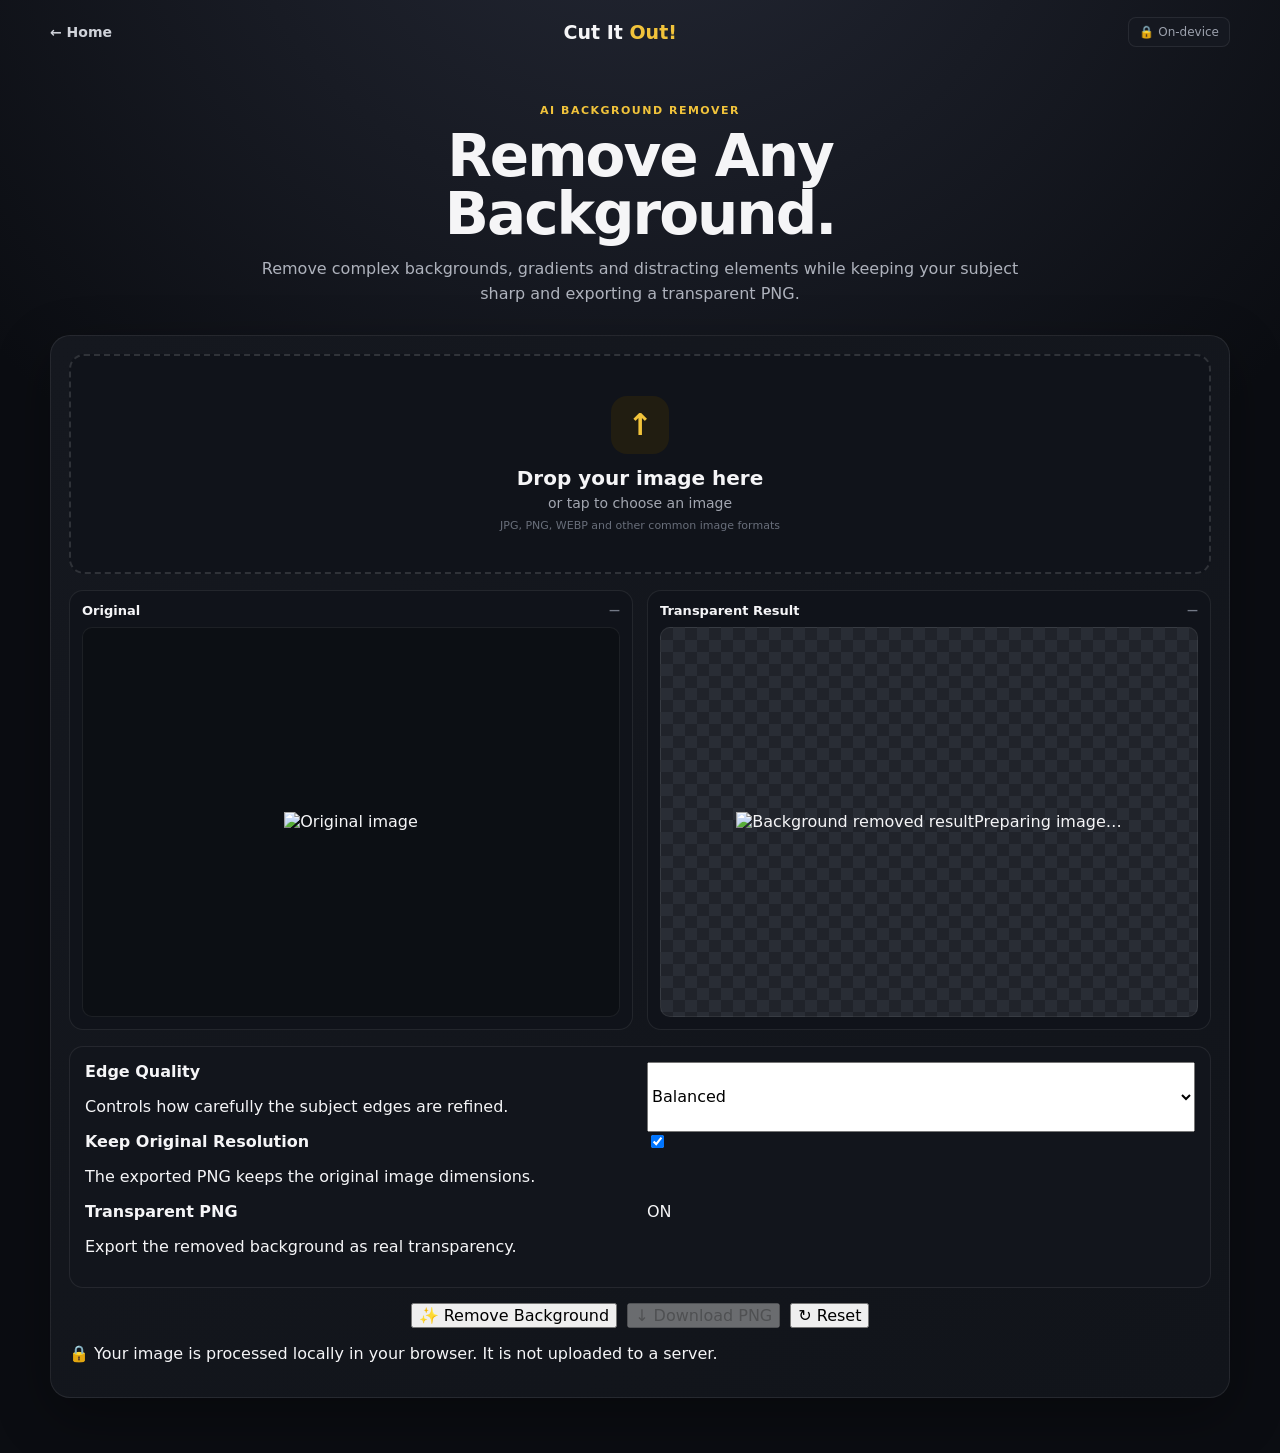
==== bg-remover.html @ 9c9afe69 "Update bg-remover.html" ====
<!doctype html>
<html lang="en">
<head>
<meta charset="utf-8">
<meta name="viewport" content="width=device-width,initial-scale=1">
<meta name="description" content="Free online background remover. Remove complex backgrounds and export transparent PNG images.">
<title>Free AI Background Remover Online | Cut It Out!</title>
<link rel="stylesheet" href="bg-remover.css">
</head>
<body>

<header class="topbar">
  <a class="back" href="index.html">← Home</a>
  <div class="brand">Cut It <span>Out!</span></div>
  <div class="privacy">🔒 On-device</div>
</header>

<main>
  <section class="hero">
    <div class="eyebrow">AI BACKGROUND REMOVER</div>
    <h1>Remove Any Background.</h1>
    <p>Remove complex backgrounds, gradients and distracting elements while keeping your subject sharp and exporting a transparent PNG.</p>
  </section>

  <section class="tool-card">

    <div class="drop-zone" id="dropZone">
      <input id="fileInput" type="file" accept="image/*">

      <div class="upload-icon">↑</div>
      <h2>Drop your image here</h2>
      <p>or tap to choose an image</p>
      <span class="upload-note">JPG, PNG, WEBP and other common image formats</span>
    </div>

    <div class="workspace" id="workspace">

      <div class="preview-section">
        <div class="preview-header">
          <span>Original</span>
          <span id="originalInfo">—</span>
        </div>
        <div class="image-frame">
          <img id="originalPreview" alt="Original image">
        </div>
      </div>

      <div class="preview-section">
        <div class="preview-header">
          <span>Transparent Result</span>
          <span id="resultInfo">—</span>
        </div>
        <div class="image-frame checkerboard">
          <img id="resultPreview" alt="Background removed result">
          <div class="processing" id="processing">
            <div class="spinner"></div>
            <span id="processingText">Preparing image…</span>
          </div>
        </div>
      </div>

    </div>

    <div class="controls" id="controls">

      <div class="control-row">
        <div>
          <strong>Edge Quality</strong>
          <p>Controls how carefully the subject edges are refined.</p>
        </div>

        <select id="quality">
          <option value="balanced">Balanced</option>
          <option value="high">High</option>
          <option value="maximum">Maximum</option>
        </select>
      </div>

      <div class="control-row">
        <div>
          <strong>Keep Original Resolution</strong>
          <p>The exported PNG keeps the original image dimensions.</p>
        </div>

        <label class="switch">
          <input id="keepResolution" type="checkbox" checked>
          <span></span>
        </label>
      </div>

      <div class="control-row">
        <div>
          <strong>Transparent PNG</strong>
          <p>Export the removed background as real transparency.</p>
        </div>

        <span class="enabled">ON</span>
      </div>

    </div>

    <div class="progress" id="progress">
      <div class="progress-top">
        <span id="progressText">Processing…</span>
        <span id="progressPercent">0%</span>
      </div>
      <div class="progress-track">
        <div id="progressBar"></div>
      </div>
    </div>

    <div class="actions">

      <button class="secondary" id="removeBtn">
        ✨ Remove Background
      </button>

      <button class="primary" id="downloadBtn" disabled>
        ↓ Download PNG
      </button>

      <button class="secondary" id="resetBtn">
        ↻ Reset
      </button>

    </div>

    <p class="privacy-note">
      🔒 Your image is processed locally in your browser. It is not uploaded to a server.
    </p>

  </section>
</main>

<script type="module" src="bg-remover.js"></script>
</body>
  </html>
---- bg-remover.css ----
*{box-sizing:border-box}
:root{--bg:#0b0d12;--panel:#13161d;--line:#ffffff14;--text:#f5f5f7;--muted:#9297a3;--gold:#f1c33b;--green:#28d66f}
html{scroll-behavior:smooth}
body{margin:0;background:radial-gradient(circle at 50% -15%,#252936 0,#0b0d12 48%);color:var(--text);font-family:system-ui,-apple-system,BlinkMacSystemFont,"Segoe UI",sans-serif;min-height:100vh}
button,input,select{font:inherit}
button{cursor:pointer}
.topbar{height:64px;display:flex;align-items:center;justify-content:space-between;width:min(1180px,calc(100% - 28px));margin:auto}
.back{color:#cfd2d9;text-decoration:none;font-weight:700;font-size:14px}
.back:hover{color:var(--gold)}
.brand{font-weight:900;font-size:19px}
.brand span{color:var(--gold)}
.privacy{font-size:12px;color:#9ca1ad;border:1px solid var(--line);background:#151820;padding:7px 10px;border-radius:8px}
main{width:min(1180px,calc(100% - 28px));margin:auto;padding:35px 0 55px}
.hero{text-align:center;max-width:760px;margin:0 auto 28px}
.eyebrow{display:inline-block;color:var(--gold);font-size:11px;font-weight:900;letter-spacing:1.5px;margin-bottom:10px}
.hero h1{font-size:clamp(34px,6vw,58px);line-height:1;letter-spacing:-2px;margin:0 0 14px;font-weight:900}
.hero p{margin:0;color:#aeb2bc;font-size:16px;line-height:1.55}
.tool-card{background:linear-gradient(145deg,#15181f,#11141a);border:1px solid var(--line);border-radius:20px;padding:18px;box-shadow:0 18px 55px #0005}
.drop-zone{min-height:220px;border:2px dashed #ffffff22;border-radius:15px;display:flex;flex-direction:column;align-items:center;justify-content:center;text-align:center;padding:25px;cursor:pointer;transition:.15s;background:#10131a}
.drop-zone:hover,.drop-zone.drag{border-color:var(--gold);background:#191713}
.drop-zone input{display:none}
.upload-icon{width:58px;height:58px;border-radius:16px;display:flex;align-items:center;justify-content:center;background:#211d11;color:var(--gold);font-size:30px;font-weight:900;margin-bottom:12px}
.drop-zone h2{margin:0;font-size:20px;font-weight:800}
.drop-zone p{margin:5px 0 8px;color:#a2a6b0;font-size:14px}
.upload-note{color:#686e7a;font-size:11px}
.workspace{display:grid;grid-template-columns:1fr 1fr;gap:14px;margin-top:16px}
.preview-section{min-width:0;background:#10131a;border:1px solid var(--line);border-radius:14px;padding:12px}
.preview-header{display:flex;justify-content:space-between;align-items:center;margin-bottom:9px;font-size:13px;font-weight:800}
.preview-header span:last-child{color:#737986;font-size:11px;font-weight:600}
.image-frame{height:390px;border-radius:10px;border:1px solid #ffffff12;background:#0c0f14;display:flex;align-items:center;justify-content:center;overflow:hidden;position:relative}
.image-frame img{display:block;max-width:100%;max-height:100%;object-fit:contain}
.checkerboard{background-color:#20232a;background-image:linear-gradient(45deg,#292d35 25%,transparent 25%),linear-gradient(-45deg,#292d35 25%,transparent 25%),linear-gradient(45deg,transparent 75%,#292d35 75%),linear-gradient(-45deg,transparent 75%,#292d35 75%);background-size:24px 24px;background-position:0 0,0 12px,12px -12px,-12px 0}
.stats{display:flex;gap:8px;flex-wrap:wrap;margin-top:12px}
.stat{background:#171a21;border:1px solid var(--line);border-radius:9px;padding:8px 11px;font-size:12px;color:#9da2ad}
.stat b{color:#f1f3f6}
.controls{margin-top:16px;background:#12151c;border:1px solid var(--line);border-radius:14px;padding:15px}
.control-row{display:grid;grid-template-columns:1fr 1fr;gap:14px}
.control{min-width:0}
.control-head{display:flex;align-items:center;justify-content:space-between;margin-bottom:8px}
.control-head label{font-size:13px;font-weight:800}
.value{background:#191c23;border:1px solid #ffffff18;border-radius:7px;padding:5px 9px;color:var(--gold);font-size:12px;font-weight:800}
input[type=range]{width:100%;height:6px;appearance:none;-webkit-appearance:none;background:#30343d;border-radius:20px;outline:none}
input[type=range]::-webkit-slider-thumb{appearance:none;-webkit-appearance:none;width:18px;height:18px;border-radius:50%;background:var(--gold);border:3px solid #151820;box-shadow:0 0 0 1px var(--gold);cursor:pointer}
input[type=range]::-moz-range-thumb{width:14px;height:14px;border-radius:50%;background:var(--gold);border:3px solid #151820;box-shadow:0 0 0 1px var(--gold);cursor:pointer}
.control-desc{font-size:11px;color:#747a86;line-height:1.4;margin-top:7px}
.mode-title{font-size:13px;font-weight:800;margin-bottom:8px}
.mode-buttons{display:grid;grid-template-columns:1fr 1fr;gap:8px}
.mode-btn{border:1px solid #ffffff1c;background:#171a21;color:#dfe2e8;border-radius:9px;padding:10px;text-align:left;font-weight:800}
.mode-btn small{display:block;color:#777d88;font-size:10px;font-weight:500;margin-top:3px}
.mode-btn.active{border-color:var(--gold);background:#282313;box-shadow:0 0 0 1px #f1c33b22 inset}
.mode-btn:disabled,input[type=range]:disabled{opacity:.4;cursor:not-allowed}
.actions{display:flex;justify-content:center;gap:10px;flex-wrap:wrap;margin-top:15px}
.btn{border:0;border-radius:10px;padding:12px 20px;font-weight:850;font-size:13px}
.btn-primary{background:var(--gold);color:#16120a}
.btn-primary:hover{background:#ffd34f}
.btn-secondary{background:#191c23;color:#f1f2f4;border:1px solid #ffffff20}
.btn-secondary:hover{background:#22262f}
.btn:disabled{opacity:.4;cursor:not-allowed}
.progress{display:none;margin-top:15px}
.progress-top{display:flex;justify-content:space-between;font-size:12px;margin-bottom:7px;color:#bfc3cb}
.progress-percent{color:var(--gold);font-weight:900}
.progress-track{height:8px;background:#282c35;border-radius:99px;overflow:hidden}
.progress-bar{height:100%;width:0;background:var(--gold);transition:width .15s}
.status{font-size:11px;color:#747a85;margin-top:7px}
.result-grid{display:grid;grid-template-columns:repeat(auto-fill,minmax(180px,1fr));gap:11px;margin-top:16px}
.result-card{position:relative;background:#12151b;border:1px solid var(--line);border-radius:11px;overflow:hidden}
.result-card img{width:100%;height:145px;display:block;object-fit:contain;background:#101319}
.result-info{padding:8px}
.result-name{font-size:11px;white-space:nowrap;overflow:hidden;text-overflow:ellipsis;color:#c9ccd3}
.result-size{font-size:10px;color:#707681;margin-top:3px}
.download-one{position:absolute;right:6px;top:6px;width:28px;height:28px;padding:0;border-radius:7px;background:#171a20;color:#fff;border:1px solid #ffffff20}
.done{position:absolute;left:6px;top:6px;background:#0b9145;color:#fff;border-radius:5px;padding:3px 6px;font-size:8px;font-weight:900}
.empty{text-align:center;color:#676d78;font-size:12px;padding:30px 10px}
.note{text-align:center;color:#656b76;font-size:11px;line-height:1.5;margin-top:14px}
@media(max-width:760px){.workspace{grid-template-columns:1fr}.image-frame{height:300px}.control-row{grid-template-columns:1fr}}
@media(max-width:480px){main{width:calc(100% - 18px);padding-top:20px}.topbar{width:calc(100% - 18px)}.hero h1{letter-spacing:-1px}.tool-card{padding:10px}.drop-zone{min-height:190px}.image-frame{height:250px}.mode-buttons{grid-template-columns:1fr}}
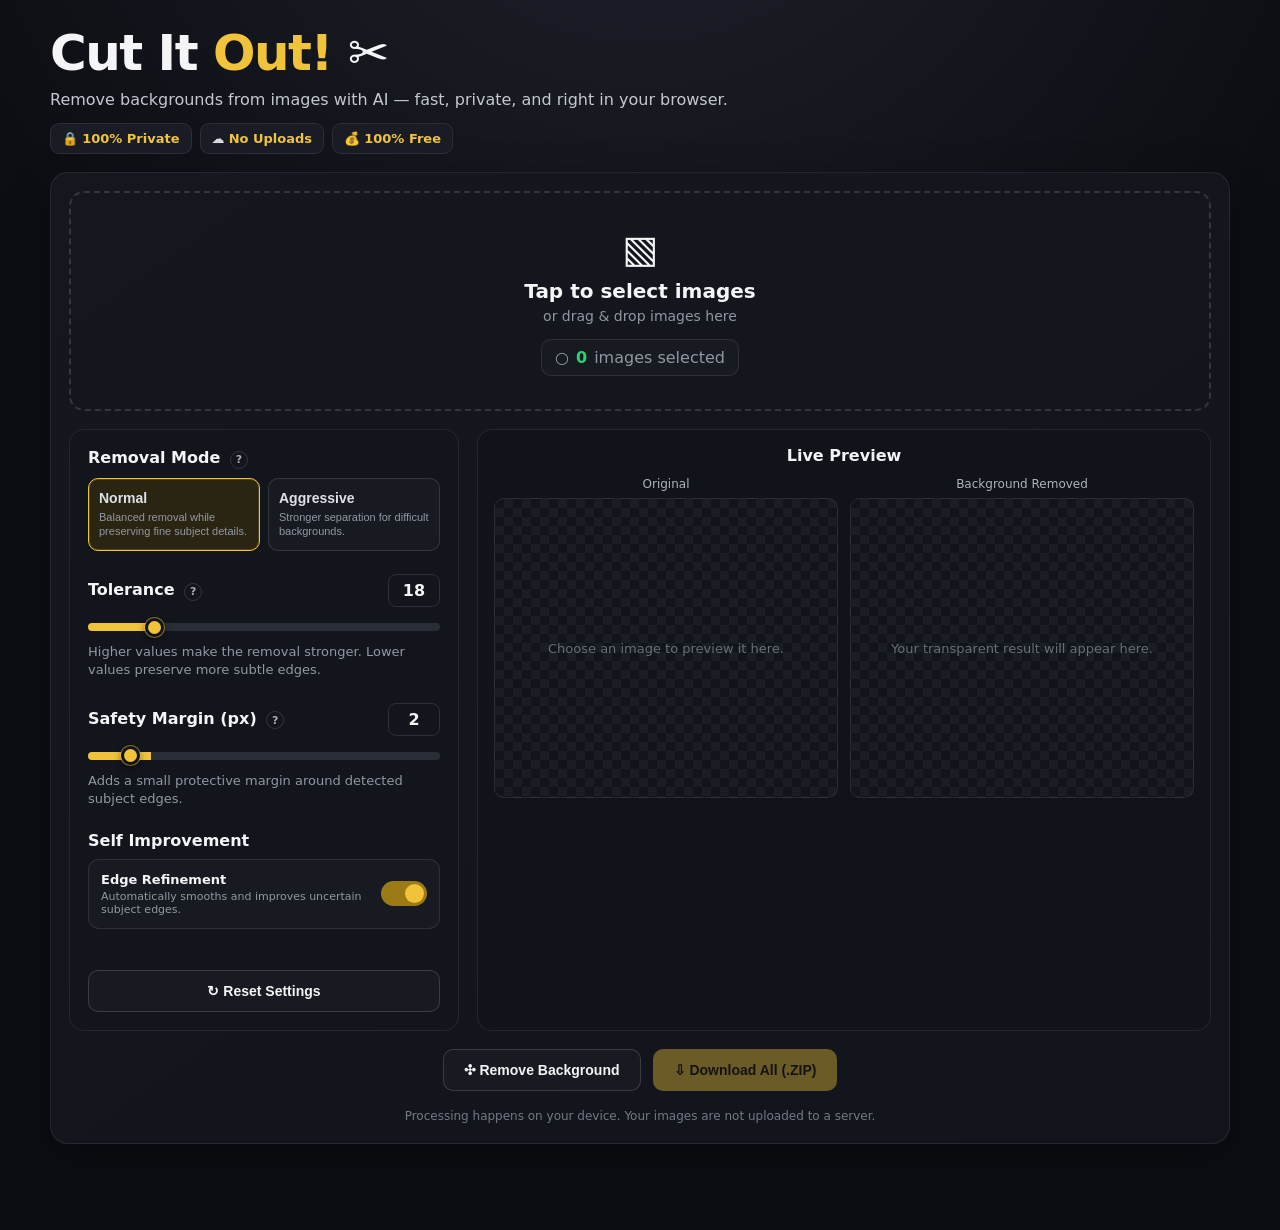
==== commit 50148c3c: "Rename Bg-remover.html to bg-remover.html" ====
--- a/bg-remover.html
+++ b/bg-remover.html
@@ -3,135 +3,1618 @@
 <head>
 <meta charset="utf-8">
 <meta name="viewport" content="width=device-width,initial-scale=1">
-<meta name="description" content="Free online background remover. Remove complex backgrounds and export transparent PNG images.">
-<title>Free AI Background Remover Online | Cut It Out!</title>
-<link rel="stylesheet" href="bg-remover.css">
+<title>Free Background Remover Online | Cut It Out!</title>
+<style>
+:root{
+--bg:#0b0d12;
+--panel:#13161d;
+--panel2:#171a22;
+--line:#ffffff14;
+--text:#f5f5f7;
+--muted:#9297a3;
+--gold:#f1c33b;
+--gold2:#dcae27;
+--green:#28d66f;
+--danger:#ff6464;
+}
+*{box-sizing:border-box}
+body{
+margin:0;
+background:radial-gradient(circle at 50% -20%,#20232d 0,#0b0d12 48%);
+color:var(--text);
+font-family:system-ui,-apple-system,BlinkMacSystemFont,"Segoe UI",sans-serif;
+}
+main{
+width:min(1180px,calc(100% - 28px));
+margin:auto;
+padding:28px 0 50px;
+}
+h1{
+font-size:clamp(34px,5vw,50px);
+line-height:1;
+margin:0 0 12px;
+font-weight:850;
+letter-spacing:-1.5px;
+}
+h1 span{color:var(--gold)}
+.subtitle{
+font-size:16px;
+color:#c5c8d0;
+margin:0 0 14px;
+}
+.badges{
+display:flex;
+gap:8px;
+flex-wrap:wrap;
+margin-bottom:18px;
+}
+.badge{
+background:#191c24;
+border:1px solid var(--line);
+padding:7px 11px;
+border-radius:9px;
+font-size:13px;
+color:#d8dbe2;
+}
+.badge b{color:var(--gold)}
+.card{
+background:linear-gradient(145deg,#14171e,#11141a);
+border:1px solid var(--line);
+border-radius:18px;
+padding:18px;
+box-shadow:0 12px 40px #0004;
+}
+.drop{
+min-height:220px;
+border:2px dashed #ffffff24;
+border-radius:15px;
+display:flex;
+flex-direction:column;
+justify-content:center;
+align-items:center;
+text-align:center;
+cursor:pointer;
+transition:.18s;
+user-select:none;
+}
+.drop:hover,
+.drop.drag{
+border-color:var(--gold);
+background:#ffffff04;
+transform:translateY(-1px);
+}
+.drop-icon{
+font-size:38px;
+margin-bottom:8px;
+}
+.drop-title{
+font-size:20px;
+font-weight:800;
+}
+.drop-sub{
+font-size:14px;
+color:var(--muted);
+margin-top:5px;
+}
+.count{
+display:inline-flex;
+align-items:center;
+gap:7px;
+margin-top:15px;
+padding:8px 13px;
+border:1px solid #ffffff18;
+background:#171a21;
+border-radius:10px;
+color:var(--muted);
+}
+.count strong{color:var(--green)}
+input[type=file]{display:none}
+
+.workspace{
+display:grid;
+grid-template-columns:390px 1fr;
+gap:18px;
+margin-top:18px;
+}
+.settings{
+background:#12151c;
+border:1px solid var(--line);
+border-radius:15px;
+padding:18px;
+}
+.setting{
+margin-bottom:23px;
+}
+.setting:last-child{margin-bottom:0}
+.setting-head{
+display:flex;
+justify-content:space-between;
+align-items:center;
+font-weight:750;
+margin-bottom:9px;
+}
+.value{
+border:1px solid #ffffff1c;
+border-radius:8px;
+padding:6px 11px;
+min-width:52px;
+text-align:center;
+color:#f3f3f4;
+}
+.help{
+border:1px solid #ffffff22;
+border-radius:50%;
+font-size:11px;
+width:18px;
+height:18px;
+display:inline-flex;
+align-items:center;
+justify-content:center;
+margin-left:4px;
+color:#aaa;
+}
+.desc{
+color:var(--muted);
+font-size:13px;
+line-height:1.4;
+margin-top:8px;
+}
+.mode-group{
+display:grid;
+grid-template-columns:1fr 1fr;
+gap:8px;
+margin-top:8px;
+}
+.mode-btn{
+background:#171a21;
+border:1px solid #ffffff20;
+color:#dfe2e8;
+border-radius:10px;
+padding:11px 10px;
+text-align:left;
+cursor:pointer;
+font-weight:750;
+transition:.15s;
+}
+.mode-btn:hover{
+border-color:#ffffff40;
+background:#1c2028;
+}
+.mode-btn small{
+display:block;
+color:var(--muted);
+font-size:11px;
+font-weight:500;
+margin-top:4px;
+line-height:1.35;
+}
+.mode-btn.active{
+border-color:var(--gold);
+background:#2a2413;
+box-shadow:0 0 0 1px #f1c33b33 inset;
+}
+.mode-btn:disabled{
+cursor:not-allowed;
+opacity:.5;
+}
+
+.range-wrap{
+position:relative;
+padding-top:3px;
+}
+input[type=range]{
+width:100%;
+height:8px;
+margin:0;
+appearance:none;
+-webkit-appearance:none;
+background:linear-gradient(to right,var(--gold) 0%,var(--gold) var(--fill,18%),#292d36 var(--fill,18%),#292d36 100%);
+border-radius:99px;
+outline:none;
+cursor:pointer;
+}
+input[type=range]::-webkit-slider-runnable-track{
+height:8px;
+border-radius:99px;
+background:transparent;
+}
+input[type=range]::-webkit-slider-thumb{
+appearance:none;
+-webkit-appearance:none;
+width:19px;
+height:19px;
+margin-top:-5.5px;
+border-radius:50%;
+background:var(--gold);
+border:3px solid #11141a;
+box-shadow:0 0 0 1px #f1c33b88,0 2px 7px #0008;
+cursor:pointer;
+}
+input[type=range]::-moz-range-track{
+height:8px;
+border-radius:99px;
+background:#292d36;
+}
+input[type=range]::-moz-range-progress{
+height:8px;
+border-radius:99px;
+background:var(--gold);
+}
+input[type=range]::-moz-range-thumb{
+width:19px;
+height:19px;
+border-radius:50%;
+background:var(--gold);
+border:3px solid #11141a;
+box-shadow:0 0 0 1px #f1c33b88;
+cursor:pointer;
+}
+
+.switch-row{
+display:flex;
+align-items:center;
+justify-content:space-between;
+gap:12px;
+padding:12px;
+background:#171a21;
+border:1px solid #ffffff18;
+border-radius:11px;
+}
+.switch-text{
+font-size:13px;
+font-weight:700;
+}
+.switch-text small{
+display:block;
+font-size:11px;
+font-weight:500;
+color:var(--muted);
+margin-top:3px;
+}
+.switch{
+position:relative;
+width:46px;
+height:25px;
+flex:0 0 auto;
+}
+.switch input{
+display:none;
+}
+.switch-slider{
+position:absolute;
+inset:0;
+border-radius:99px;
+background:#30343d;
+cursor:pointer;
+transition:.2s;
+}
+.switch-slider:before{
+content:"";
+position:absolute;
+width:19px;
+height:19px;
+left:3px;
+top:3px;
+background:#aaa;
+border-radius:50%;
+transition:.2s;
+}
+.switch input:checked+.switch-slider{
+background:#9c7b17;
+}
+.switch input:checked+.switch-slider:before{
+transform:translateX(21px);
+background:var(--gold);
+}
+
+.previewbox{
+background:#10131a;
+border:1px solid var(--line);
+border-radius:15px;
+padding:16px;
+min-width:0;
+}
+.preview-title{
+text-align:center;
+font-weight:750;
+margin-bottom:12px;
+}
+.previews{
+display:grid;
+grid-template-columns:1fr 1fr;
+gap:12px;
+}
+.pane{
+min-width:0;
+}
+.pane label{
+display:block;
+text-align:center;
+color:#aeb2bc;
+font-size:12px;
+margin-bottom:7px;
+}
+.frame{
+height:300px;
+border:1px solid #ffffff15;
+border-radius:10px;
+display:flex;
+align-items:center;
+justify-content:center;
+overflow:hidden;
+background:
+linear-gradient(45deg,#1a1d24 25%,transparent 25%) 0 0/18px 18px,
+linear-gradient(-45deg,#1a1d24 25%,transparent 25%) 0 9px/18px 18px,
+linear-gradient(45deg,transparent 75%,#1a1d24 75%) 9px -9px/18px 18px,
+linear-gradient(-45deg,transparent 75%,#1a1d24 75%) -9px 0/18px 18px,
+#11141a;
+}
+.frame img{
+max-width:100%;
+max-height:100%;
+object-fit:contain;
+display:block;
+}
+.empty-preview{
+color:#686d78;
+font-size:13px;
+text-align:center;
+padding:20px;
+}
+.actions{
+display:flex;
+gap:12px;
+justify-content:center;
+flex-wrap:wrap;
+margin-top:18px;
+}
+button{
+border:1px solid transparent;
+border-radius:10px;
+padding:12px 20px;
+font-weight:800;
+font-size:14px;
+cursor:pointer;
+transition:.15s;
+}
+.primary{
+background:var(--gold);
+color:#16120a;
+}
+.primary:hover{
+background:#ffd14e;
+transform:translateY(-1px);
+}
+.secondary{
+background:#171a21;
+border-color:#ffffff26;
+color:#f4f4f5;
+}
+.secondary:hover{
+background:#1d212a;
+border-color:#ffffff38;
+transform:translateY(-1px);
+}
+button:disabled{
+opacity:.4;
+cursor:not-allowed;
+transform:none!important;
+}
+.progress-card{
+margin-top:18px;
+display:none;
+}
+.progress-top{
+display:flex;
+justify-content:space-between;
+gap:12px;
+margin-bottom:8px;
+color:#d9dce2;
+}
+.percent{
+color:var(--gold);
+font-weight:800;
+}
+.track{
+height:9px;
+background:#242832;
+border-radius:99px;
+overflow:hidden;
+}
+.bar{
+height:100%;
+width:0;
+background:linear-gradient(90deg,var(--gold2),var(--gold));
+border-radius:99px;
+transition:width .15s;
+}
+.status{
+font-size:13px;
+color:var(--muted);
+margin-top:8px;
+}
+
+.results{
+display:grid;
+grid-template-columns:repeat(auto-fill,minmax(190px,1fr));
+gap:12px;
+margin-top:18px;
+}
+.result{
+background:#12151b;
+border:1px solid var(--line);
+border-radius:12px;
+overflow:hidden;
+position:relative;
+}
+.result img{
+width:100%;
+height:160px;
+object-fit:contain;
+background:#0d1015;
+display:block;
+}
+.result-body{
+padding:9px;
+}
+.result-name{
+font-size:11px;
+white-space:nowrap;
+overflow:hidden;
+text-overflow:ellipsis;
+color:#c8cbd2;
+}
+.result-size{
+font-size:11px;
+color:#707580;
+margin-top:3px;
+}
+.done{
+position:absolute;
+top:7px;
+left:7px;
+background:#0b8d43;
+color:white;
+border-radius:6px;
+padding:3px 6px;
+font-size:9px;
+font-weight:900;
+}
+.download-one{
+position:absolute;
+right:7px;
+top:7px;
+width:29px;
+height:29px;
+padding:0;
+background:#171a20;
+color:white;
+border:1px solid #ffffff22;
+}
+.download-one:hover{
+background:#242933;
+}
+.pagination{
+display:flex;
+justify-content:center;
+align-items:center;
+gap:7px;
+flex-wrap:wrap;
+margin:18px 0 0;
+}
+.page-btn{
+min-width:38px;
+padding:9px 12px;
+background:#171a21;
+color:#ddd;
+border:1px solid #ffffff1c;
+}
+.page-btn.active{
+background:var(--gold);
+color:#17130a;
+border-color:var(--gold);
+}
+.page-info{
+font-size:12px;
+color:var(--muted);
+margin:0 8px;
+}
+.note{
+font-size:12px;
+color:#747985;
+text-align:center;
+margin-top:16px;
+line-height:1.5;
+}
+.locked{
+opacity:.6;
+}
+@media(max-width:820px){
+.workspace{
+grid-template-columns:1fr;
+}
+.frame{
+height:270px;
+}
+}
+@media(max-width:520px){
+main{
+width:min(100% - 18px,1180px);
+padding-top:18px;
+}
+.mode-group{
+grid-template-columns:1fr;
+}
+.previews{
+grid-template-columns:1fr;
+}
+.frame{
+height:250px;
+}
+}
+</style>
 </head>
 <body>
-
-<header class="topbar">
-  <a class="back" href="index.html">← Home</a>
-  <div class="brand">Cut It <span>Out!</span></div>
-  <div class="privacy">🔒 On-device</div>
+<main>
+<header>
+<h1>Cut It <span>Out!</span> ✂️</h1>
+<p class="subtitle">Remove backgrounds from images with AI — fast, private, and right in your browser.</p>
+<div class="badges">
+<div class="badge">🔒 <b>100% Private</b></div>
+<div class="badge">☁️ <b>No Uploads</b></div>
+<div class="badge">💰 <b>100% Free</b></div>
+</div>
 </header>
 
-<main>
-  <section class="hero">
-    <div class="eyebrow">AI BACKGROUND REMOVER</div>
-    <h1>Remove Any Background.</h1>
-    <p>Remove complex backgrounds, gradients and distracting elements while keeping your subject sharp and exporting a transparent PNG.</p>
-  </section>
-
-  <section class="tool-card">
-
-    <div class="drop-zone" id="dropZone">
-      <input id="fileInput" type="file" accept="image/*">
-
-      <div class="upload-icon">↑</div>
-      <h2>Drop your image here</h2>
-      <p>or tap to choose an image</p>
-      <span class="upload-note">JPG, PNG, WEBP and other common image formats</span>
-    </div>
-
-    <div class="workspace" id="workspace">
-
-      <div class="preview-section">
-        <div class="preview-header">
-          <span>Original</span>
-          <span id="originalInfo">—</span>
-        </div>
-        <div class="image-frame">
-          <img id="originalPreview" alt="Original image">
-        </div>
-      </div>
-
-      <div class="preview-section">
-        <div class="preview-header">
-          <span>Transparent Result</span>
-          <span id="resultInfo">—</span>
-        </div>
-        <div class="image-frame checkerboard">
-          <img id="resultPreview" alt="Background removed result">
-          <div class="processing" id="processing">
-            <div class="spinner"></div>
-            <span id="processingText">Preparing image…</span>
-          </div>
-        </div>
-      </div>
-
-    </div>
-
-    <div class="controls" id="controls">
-
-      <div class="control-row">
-        <div>
-          <strong>Edge Quality</strong>
-          <p>Controls how carefully the subject edges are refined.</p>
-        </div>
-
-        <select id="quality">
-          <option value="balanced">Balanced</option>
-          <option value="high">High</option>
-          <option value="maximum">Maximum</option>
-        </select>
-      </div>
-
-      <div class="control-row">
-        <div>
-          <strong>Keep Original Resolution</strong>
-          <p>The exported PNG keeps the original image dimensions.</p>
-        </div>
-
-        <label class="switch">
-          <input id="keepResolution" type="checkbox" checked>
-          <span></span>
-        </label>
-      </div>
-
-      <div class="control-row">
-        <div>
-          <strong>Transparent PNG</strong>
-          <p>Export the removed background as real transparency.</p>
-        </div>
-
-        <span class="enabled">ON</span>
-      </div>
-
-    </div>
-
-    <div class="progress" id="progress">
-      <div class="progress-top">
-        <span id="progressText">Processing…</span>
-        <span id="progressPercent">0%</span>
-      </div>
-      <div class="progress-track">
-        <div id="progressBar"></div>
-      </div>
-    </div>
-
-    <div class="actions">
-
-      <button class="secondary" id="removeBtn">
-        ✨ Remove Background
-      </button>
-
-      <button class="primary" id="downloadBtn" disabled>
-        ↓ Download PNG
-      </button>
-
-      <button class="secondary" id="resetBtn">
-        ↻ Reset
-      </button>
-
-    </div>
-
-    <p class="privacy-note">
-      🔒 Your image is processed locally in your browser. It is not uploaded to a server.
-    </p>
-
-  </section>
-</main>
-
-<script type="module" src="bg-remover.js"></script>
+<section class="card">
+<div class="drop" id="drop">
+<div class="drop-icon">▧</div>
+<div class="drop-title">Tap to select images</div>
+<div class="drop-sub">or drag & drop images here</div>
+<div class="count" id="count"><span>○</span><strong>0</strong> images selected</div>
+<input id="files" type="file" accept="image/*" multiple>
+</div>
+
+<div class="workspace">
+<div class="settings" id="settings">
+
+<div class="setting">
+<div class="setting-head">
+<span>Removal Mode <span class="help" title="Choose how strongly the background is removed">?</span></span>
+</div>
+<div class="mode-group">
+<button type="button" class="mode-btn active" id="modeNormal">
+Normal
+<small>Balanced removal while preserving fine subject details.</small>
+</button>
+<button type="button" class="mode-btn" id="modeAggressive">
+Aggressive
+<small>Stronger separation for difficult backgrounds.</small>
+</button>
+</div>
+</div>
+
+<div class="setting">
+<div class="setting-head">
+<span>Tolerance <span class="help" title="Controls the strength of the mask cleanup">?</span></span>
+<span class="value" id="tolVal">18</span>
+</div>
+<input id="tol" type="range" min="1" max="100" value="18">
+<div class="desc">Higher values make the removal stronger. Lower values preserve more subtle edges.</div>
+</div>
+
+<div class="setting">
+<div class="setting-head">
+<span>Safety Margin (px) <span class="help" title="Protects a small amount around subject edges">?</span></span>
+<span class="value" id="padVal">2</span>
+</div>
+<input id="pad" type="range" min="0" max="20" value="2">
+<div class="desc">Adds a small protective margin around detected subject edges.</div>
+</div>
+
+<div class="setting">
+<div class="setting-head">
+<span>Self Improvement</span>
+</div>
+<div class="switch-row">
+<div class="switch-text">
+Edge Refinement
+<small>Automatically smooths and improves uncertain subject edges.</small>
+</div>
+<label class="switch">
+<input type="checkbox" id="selfImprove" checked>
+<span class="switch-slider"></span>
+</label>
+</div>
+</div>
+
+<button type="button" class="secondary" id="reset" style="width:100%;margin-top:18px">↻ Reset Settings</button>
+
+</div>
+
+<div class="previewbox">
+<div class="preview-title">Live Preview</div>
+<div class="previews">
+<div class="pane">
+<label>Original</label>
+<div class="frame" id="originalFrame">
+<div class="empty-preview">Choose an image to preview it here.</div>
+<img id="origPreview" style="display:none">
+</div>
+</div>
+<div class="pane">
+<label>Background Removed</label>
+<div class="frame" id="resultFrame">
+<div class="empty-preview">Your transparent result will appear here.</div>
+<img id="cropPreview" style="display:none">
+</div>
+</div>
+</div>
+</div>
+</div>
+
+<div class="actions">
+<button type="button" class="secondary" id="clean">✣ Remove Background</button>
+<button type="button" class="primary" id="downloadAll" disabled>⇩ Download All (.ZIP)</button>
+</div>
+
+<div class="note">Processing happens on your device. Your images are not uploaded to a server.</div>
+</section>
+
+<section class="card progress-card" id="progressCard">
+<div class="progress-top">
+<span id="progressText">Preparing…</span>
+<span class="percent" id="percent">0%</span>
+</div>
+<div class="track"><div class="bar" id="bar"></div></div>
+<div class="status" id="status"></div>
+</section>
+
+<div class="results" id="results"></div>
+<div class="pagination" id="pagination"></div>
+  </main>
+  <script>
+const $=id=>document.getElementById(id);
+
+const filesEl=$("files");
+const drop=$("drop");
+const count=$("count");
+
+const modeNormal=$("modeNormal");
+const modeAggressive=$("modeAggressive");
+const tolEl=$("tol");
+const padEl=$("pad");
+const tolVal=$("tolVal");
+const padVal=$("padVal");
+const selfImprove=$("selfImprove");
+const resetBtn=$("reset");
+
+const origPreview=$("origPreview");
+const cropPreview=$("cropPreview");
+const originalFrame=$("originalFrame");
+const resultFrame=$("resultFrame");
+
+const cleanBtn=$("clean");
+const downloadAll=$("downloadAll");
+
+const progressCard=$("progressCard");
+const progressText=$("progressText");
+const percent=$("percent");
+const bar=$("bar");
+const status=$("status");
+
+const results=$("results");
+const pagination=$("pagination");
+
+let selected=[];
+let outputs=[];
+let currentPage=1;
+let cropMode="normal";
+let previewURL=null;
+let previewToken=0;
+
+const PAGE_SIZE=20;
+
+function updateSlider(el){
+const min=Number(el.min);
+const max=Number(el.max);
+const value=Number(el.value);
+const pct=((value-min)/(max-min))*100;
+el.style.setProperty("--fill",pct+"%");
+}
+
+updateSlider(tolEl);
+updateSlider(padEl);
+
+function updateCount(){
+count.innerHTML=`<span style="color:#28d66f">✓</span><strong>${selected.length}</strong> images selected`;
+}
+
+function setFiles(files){
+const valid=files.filter(f=>f&&f.type&&f.type.startsWith("image/"));
+
+selected=valid;
+
+updateCount();
+
+if(!selected.length){
+origPreview.style.display="none";
+cropPreview.style.display="none";
+return;
+}
+
+showPreview(selected[0]);
+}
+
+drop.addEventListener("click",event=>{
+if(event.target===filesEl)return;
+filesEl.click();
+});
+
+filesEl.addEventListener("change",()=>{
+setFiles(Array.from(filesEl.files||[]));
+});
+
+drop.addEventListener("dragover",event=>{
+event.preventDefault();
+drop.classList.add("drag");
+});
+
+drop.addEventListener("dragleave",event=>{
+if(!drop.contains(event.relatedTarget)){
+drop.classList.remove("drag");
+}
+});
+
+drop.addEventListener("drop",event=>{
+event.preventDefault();
+drop.classList.remove("drag");
+setFiles(Array.from(event.dataTransfer.files||[]));
+});
+
+async function showPreview(file){
+if(previewURL){
+URL.revokeObjectURL(previewURL);
+previewURL=null;
+}
+
+previewURL=URL.createObjectURL(file);
+
+origPreview.src=previewURL;
+origPreview.style.display="block";
+
+const empty=originalFrame.querySelector(".empty-preview");
+if(empty)empty.style.display="none";
+
+updatePreview();
+}
+
+function loadImage(file){
+return new Promise((resolve,reject)=>{
+const url=URL.createObjectURL(file);
+const img=new Image();
+
+img.onload=()=>{
+URL.revokeObjectURL(url);
+resolve(img);
+};
+
+img.onerror=()=>{
+URL.revokeObjectURL(url);
+reject(new Error("Could not load image."));
+};
+
+img.src=url;
+});
+}
+
+function setMode(mode){
+cropMode=mode;
+
+modeNormal.classList.toggle("active",mode==="normal");
+modeAggressive.classList.toggle("active",mode==="aggressive");
+
+updatePreview();
+}
+
+modeNormal.addEventListener("click",()=>{
+if(!modeNormal.disabled)setMode("normal");
+});
+
+modeAggressive.addEventListener("click",()=>{
+if(!modeAggressive.disabled)setMode("aggressive");
+});
+
+tolEl.addEventListener("input",()=>{
+tolVal.textContent=tolEl.value;
+updateSlider(tolEl);
+updatePreview();
+});
+
+padEl.addEventListener("input",()=>{
+padVal.textContent=padEl.value;
+updateSlider(padEl);
+updatePreview();
+});
+
+resetBtn.addEventListener("click",()=>{
+tolEl.value="18";
+padEl.value="2";
+selfImprove.checked=true;
+
+tolVal.textContent="18";
+padVal.textContent="2";
+
+updateSlider(tolEl);
+updateSlider(padEl);
+
+setMode("normal");
+});
+
+function setLocked(value){
+settings.classList.toggle("locked",value);
+
+tolEl.disabled=value;
+padEl.disabled=value;
+resetBtn.disabled=value;
+modeNormal.disabled=value;
+modeAggressive.disabled=value;
+selfImprove.disabled=value;
+}
+
+function setProgress(value,text){
+const v=Math.max(0,Math.min(100,value));
+
+bar.style.width=v+"%";
+percent.textContent=Math.round(v)+"%";
+
+if(text)progressText.textContent=text;
+}
+    <script>
+let remover=null;
+let modelLoading=null;
+
+async function getRemover(){
+if(remover)return remover;
+
+if(modelLoading)return modelLoading;
+
+modelLoading=(async()=>{
+status.textContent="Loading AI background remover…";
+
+try{
+const mod=await import(
+"https://cdn.jsdelivr.net/npm/@huggingface/transformers@3.8.1"
+);
+
+const pipeline=mod.pipeline;
+
+remover=await pipeline(
+"background-removal",
+"briaai/RMBG-1.4"
+);
+
+return remover;
+}catch(error){
+console.error(error);
+throw new Error(
+"AI model could not load. Open this page through GitHub Pages or localhost and try again."
+);
+}finally{
+modelLoading=null;
+}
+})();
+
+return modelLoading;
+}
+
+async function removeBackground(file){
+const pipe=await getRemover();
+
+const url=URL.createObjectURL(file);
+
+try{
+const output=await pipe(url);
+
+if(!output||!output.length){
+throw new Error("The AI model returned no result.");
+}
+
+const first=output[0];
+
+if(first&&typeof first.toCanvas==="function"){
+return first.toCanvas();
+}
+
+if(first&&typeof first.toBlob==="function"){
+const blob=await first.toBlob();
+const bitmap=await createImageBitmap(blob);
+
+const canvas=document.createElement("canvas");
+canvas.width=bitmap.width;
+canvas.height=bitmap.height;
+
+canvas.getContext("2d").drawImage(bitmap,0,0);
+
+if(bitmap.close)bitmap.close();
+
+return canvas;
+}
+
+throw new Error("Unsupported AI output.");
+}finally{
+URL.revokeObjectURL(url);
+}
+}
+
+function resizeMask(mask,width,height){
+const canvas=document.createElement("canvas");
+
+canvas.width=width;
+canvas.height=height;
+
+const ctx=canvas.getContext("2d",{
+willReadFrequently:true
+});
+
+ctx.imageSmoothingEnabled=true;
+ctx.imageSmoothingQuality="high";
+
+ctx.drawImage(
+mask,
+0,
+0,
+width,
+height
+);
+
+return canvas;
+}
+
+function refineAlpha(alpha,width,height,aggressive){
+const result=new Uint8ClampedArray(alpha);
+
+const threshold=aggressive?20:10;
+
+for(let y=1;y<height-1;y++){
+for(let x=1;x<width-1;x++){
+
+const i=y*width+x;
+
+if(alpha[i]===0)continue;
+
+let neighbors=0;
+
+if(alpha[i-1]>100)neighbors++;
+if(alpha[i+1]>100)neighbors++;
+if(alpha[i-width]>100)neighbors++;
+if(alpha[i+width]>100)neighbors++;
+
+if(neighbors===0&&alpha[i]<150){
+result[i]=0;
+}else if(
+neighbors>=3&&
+alpha[i]>40&&
+alpha[i]<220
+){
+result[i]=Math.min(
+255,
+alpha[i]+threshold
+);
+}
+}
+}
+
+return result;
+}
+
+function applySafety(alpha,width,height,pad){
+if(pad<=0)return alpha;
+
+const result=new Uint8ClampedArray(alpha);
+
+for(let y=0;y<height;y++){
+for(let x=0;x<width;x++){
+
+const i=y*width+x;
+
+if(alpha[i]>0)continue;
+
+let nearby=false;
+
+for(
+let yy=Math.max(0,y-pad);
+yy<=Math.min(height-1,y+pad)&&!nearby;
+yy++
+){
+for(
+let xx=Math.max(0,x-pad);
+xx<=Math.min(width-1,x+pad);
+xx++
+){
+if(alpha[yy*width+xx]>180){
+nearby=true;
+break;
+}
+}
+}
+
+if(nearby)result[i]=12;
+}
+}
+
+return result;
+}
+
+async function createTransparentPNG(file){
+const img=await loadImage(file);
+
+const width=img.naturalWidth;
+const height=img.naturalHeight;
+
+const mask=await removeBackground(file);
+const fitted=resizeMask(mask,width,height);
+
+const maskCtx=fitted.getContext("2d",{
+willReadFrequently:true
+});
+
+const maskData=maskCtx.getImageData(
+0,
+0,
+width,
+height
+);
+
+const alpha=new Uint8ClampedArray(width*height);
+
+for(let i=0,p=0;i<maskData.data.length;i+=4,p++){
+const r=maskData.data[i];
+const g=maskData.data[i+1];
+const b=maskData.data[i+2];
+const a=maskData.data[i+3];
+
+alpha[p]=Math.round(
+((r+g+b)/3)*(a/255)
+);
+}
+
+const aggressive=cropMode==="aggressive";
+
+let finalAlpha=alpha;
+
+const tolerance=Number(tolEl.value);
+const cutoff=aggressive
+?Math.max(0,30-tolerance/3)
+:Math.max(0,18-tolerance/5);
+
+for(let i=0;i<finalAlpha.length;i++){
+let a=finalAlpha[i];
+
+if(a<=cutoff){
+a=0;
+}
+
+finalAlpha[i]=a;
+}
+
+if(selfImprove.checked){
+finalAlpha=refineAlpha(
+finalAlpha,
+width,
+height,
+aggressive
+);
+}
+
+finalAlpha=applySafety(
+finalAlpha,
+width,
+height,
+Number(padEl.value)
+);
+
+const canvas=document.createElement("canvas");
+
+canvas.width=width;
+canvas.height=height;
+
+const ctx=canvas.getContext("2d",{
+willReadFrequently:true
+});
+
+ctx.clearRect(0,0,width,height);
+
+ctx.drawImage(
+img,
+0,
+0,
+width,
+height
+);
+
+const imageData=ctx.getImageData(
+0,
+0,
+width,
+height
+);
+
+for(let i=0,p=0;i<imageData.data.length;i+=4,p++){
+imageData.data[i+3]=finalAlpha[p];
+}
+
+ctx.putImageData(imageData,0,0);
+
+const blob=await new Promise((resolve,reject)=>{
+canvas.toBlob(blob=>{
+if(blob)resolve(blob);
+else reject(new Error("Could not create PNG."));
+},"image/png");
+});
+
+return{
+blob,
+width,
+height
+};
+}
+
+async function updatePreview(){
+if(!selected.length)return;
+
+const token=++previewToken;
+
+cropPreview.style.display="none";
+
+try{
+const result=await createTransparentPNG(
+selected[0]
+);
+
+if(token!==previewToken)return;
+
+const url=URL.createObjectURL(result.blob);
+
+cropPreview.onload=()=>{
+URL.revokeObjectURL(url);
+};
+
+cropPreview.src=url;
+cropPreview.style.display="block";
+
+const empty=resultFrame.querySelector(".empty-preview");
+if(empty)empty.style.display="none";
+
+}catch(error){
+console.error(error);
+
+if(token===previewToken){
+cropPreview.style.display="none";
+}
+}
+    }
+    <script>
+function downloadBlob(blob,name){
+const url=URL.createObjectURL(blob);
+const a=document.createElement("a");
+
+a.href=url;
+a.download=name;
+
+document.body.appendChild(a);
+a.click();
+a.remove();
+
+setTimeout(()=>{
+URL.revokeObjectURL(url);
+},4000);
+}
+
+function outputName(name){
+const dot=name.lastIndexOf(".");
+const base=dot>0?name.slice(0,dot):name;
+return base+".png";
+}
+
+function renderResults(){
+results.innerHTML="";
+
+const totalPages=Math.max(
+1,
+Math.ceil(outputs.length/PAGE_SIZE)
+);
+
+if(currentPage>totalPages){
+currentPage=totalPages;
+}
+
+const start=(currentPage-1)*PAGE_SIZE;
+
+outputs
+.slice(start,start+PAGE_SIZE)
+.forEach(item=>{
+const card=document.createElement("div");
+card.className="result";
+
+const img=document.createElement("img");
+img.src=URL.createObjectURL(item.blob);
+img.alt=item.name;
+
+const done=document.createElement("div");
+done.className="done";
+done.textContent="DONE";
+
+const button=document.createElement("button");
+button.type="button";
+button.className="download-one";
+button.textContent="⇩";
+
+button.addEventListener("click",()=>{
+downloadBlob(item.blob,item.name);
+});
+
+const body=document.createElement("div");
+body.className="result-body";
+
+const name=document.createElement("div");
+name.className="result-name";
+name.textContent=item.name;
+name.title=item.name;
+
+const size=document.createElement("div");
+size.className="result-size";
+size.textContent=
+`${item.width} × ${item.height}`;
+
+body.append(name,size);
+
+card.append(
+img,
+done,
+button,
+body
+);
+
+results.appendChild(card);
+});
+
+renderPagination();
+}
+
+function renderPagination(){
+pagination.innerHTML="";
+
+const totalPages=Math.max(
+1,
+Math.ceil(outputs.length/PAGE_SIZE)
+);
+
+if(totalPages<=1)return;
+
+const prev=document.createElement("button");
+
+prev.type="button";
+prev.className="page-btn";
+prev.textContent="‹";
+prev.disabled=currentPage===1;
+
+prev.addEventListener("click",()=>{
+if(currentPage>1){
+currentPage--;
+renderResults();
+}
+});
+
+pagination.appendChild(prev);
+
+const first=Math.max(
+1,
+Math.min(
+currentPage-3,
+totalPages-6
+)
+);
+
+const last=Math.min(
+totalPages,
+first+6
+);
+
+for(let p=first;p<=last;p++){
+const button=document.createElement("button");
+
+button.type="button";
+button.className=
+"page-btn"+
+(p===currentPage?" active":"");
+
+button.textContent=p;
+
+button.addEventListener("click",()=>{
+currentPage=p;
+renderResults();
+});
+
+pagination.appendChild(button);
+}
+
+const next=document.createElement("button");
+
+next.type="button";
+next.className="page-btn";
+next.textContent="›";
+next.disabled=currentPage===totalPages;
+
+next.addEventListener("click",()=>{
+if(currentPage<totalPages){
+currentPage++;
+renderResults();
+}
+});
+
+pagination.appendChild(next);
+
+const info=document.createElement("span");
+
+info.className="page-info";
+info.textContent=
+`Page ${currentPage} of ${totalPages} • ${outputs.length} images`;
+
+pagination.appendChild(info);
+}
+
+cleanBtn.addEventListener("click",async()=>{
+if(!selected.length){
+alert("Select some images first.");
+return;
+}
+
+outputs=[];
+currentPage=1;
+
+results.innerHTML="";
+pagination.innerHTML="";
+
+downloadAll.disabled=true;
+cleanBtn.disabled=true;
+
+setLocked(true);
+
+progressCard.style.display="block";
+
+try{
+for(let i=0;i<selected.length;i++){
+
+const file=selected[i];
+
+setProgress(
+(i/selected.length)*100,
+`Processing ${i+1} of ${selected.length}…`
+);
+
+status.textContent=file.name;
+
+const result=await createTransparentPNG(file);
+
+outputs.push({
+blob:result.blob,
+name:outputName(file.name),
+width:result.width,
+height:result.height
+});
+
+setProgress(
+((i+1)/selected.length)*100,
+`Processing ${i+1} of ${selected.length}…`
+);
+
+await new Promise(r=>setTimeout(r,0));
+}
+
+setProgress(
+100,
+`Finished ${selected.length} image${selected.length===1?"":"s"}`
+);
+
+status.textContent=
+"Transparent PNGs are ready.";
+
+renderResults();
+
+downloadAll.disabled=false;
+
+}catch(error){
+
+console.error(error);
+
+status.textContent=
+error.message||
+"Something went wrong.";
+
+alert(
+"Background removal failed. If you opened the HTML directly from your device, run it through GitHub Pages or a local web server."
+);
+
+}finally{
+
+cleanBtn.disabled=false;
+setLocked(false);
+
+}
+});
+
+downloadAll.addEventListener("click",async()=>{
+if(!outputs.length)return;
+
+downloadAll.disabled=true;
+downloadAll.textContent="Creating ZIP…";
+
+try{
+const zip=await makeZip(outputs);
+
+downloadBlob(
+zip,
+"cut-it-out-background-removed.zip"
+);
+
+}catch(error){
+console.error(error);
+alert("Could not create the ZIP.");
+}finally{
+downloadAll.disabled=false;
+downloadAll.textContent=
+"⇩ Download All (.ZIP)";
+}
+});
+
+function crc32(data){
+let table=crc32.table;
+
+if(!table){
+table=new Uint32Array(256);
+
+for(let n=0;n<256;n++){
+let c=n;
+
+for(let k=0;k<8;k++){
+c=(c&1)
+?0xedb88320^(c>>>1)
+:c>>>1;
+}
+
+table[n]=c>>>0;
+}
+
+crc32.table=table;
+}
+
+let c=0xffffffff;
+
+for(let i=0;i<data.length;i++){
+c=
+table[(c^data[i])&255]^
+(c>>>8);
+}
+
+return(c^0xffffffff)>>>0;
+}
+
+function u16(a,n){
+a.push(n&255,(n>>>8)&255);
+}
+
+function u32(a,n){
+a.push(
+n&255,
+(n>>>8)&255,
+(n>>>16)&255,
+(n>>>24)&255
+);
+}
+
+function bytes(text){
+return new TextEncoder().encode(text);
+}
+
+async function makeZip(items){
+const chunks=[];
+const central=[];
+let offset=0;
+
+for(const item of items){
+
+const data=new Uint8Array(
+await item.blob.arrayBuffer()
+);
+
+const name=bytes(item.name);
+const crc=crc32(data);
+
+const local=[];
+
+u32(local,0x04034b50);
+u16(local,20);
+u16(local,0);
+u16(local,0);
+u16(local,0);
+u16(local,0);
+u32(local,crc);
+u32(local,data.length);
+u32(local,data.length);
+u16(local,name.length);
+u16(local,0);
+
+chunks.push(
+new Uint8Array(local),
+name,
+data
+);
+
+const cen=[];
+
+u32(cen,0x02014b50);
+u16(cen,20);
+u16(cen,20);
+u16(cen,0);
+u16(cen,0);
+u16(cen,0);
+u16(cen,0);
+u32(cen,crc);
+u32(cen,data.length);
+u32(cen,data.length);
+u16(cen,name.length);
+u16(cen,0);
+u16(cen,0);
+u16(cen,0);
+u16(cen,0);
+u32(cen,0);
+u32(cen,offset);
+
+central.push(
+new Uint8Array(cen),
+name
+);
+
+offset+=
+local.length+
+name.length+
+data.length;
+}
+
+const centralOffset=offset;
+let centralSize=0;
+
+for(const item of central){
+chunks.push(item);
+centralSize+=item.length;
+}
+
+const end=[];
+
+u32(end,0x06054b50);
+u16(end,0);
+u16(end,0);
+u16(end,items.length);
+u16(end,items.length);
+u32(end,centralSize);
+u32(end,centralOffset);
+u16(end,0);
+
+chunks.push(new Uint8Array(end));
+
+return new Blob(
+chunks,
+{type:"application/zip"}
+);
+}
+
+updateCount();
+setMode("normal");
+
+console.log(
+"Cut It Out! Background Remover loaded successfully."
+);
+</script>
 </body>
-  </html>
+</html>
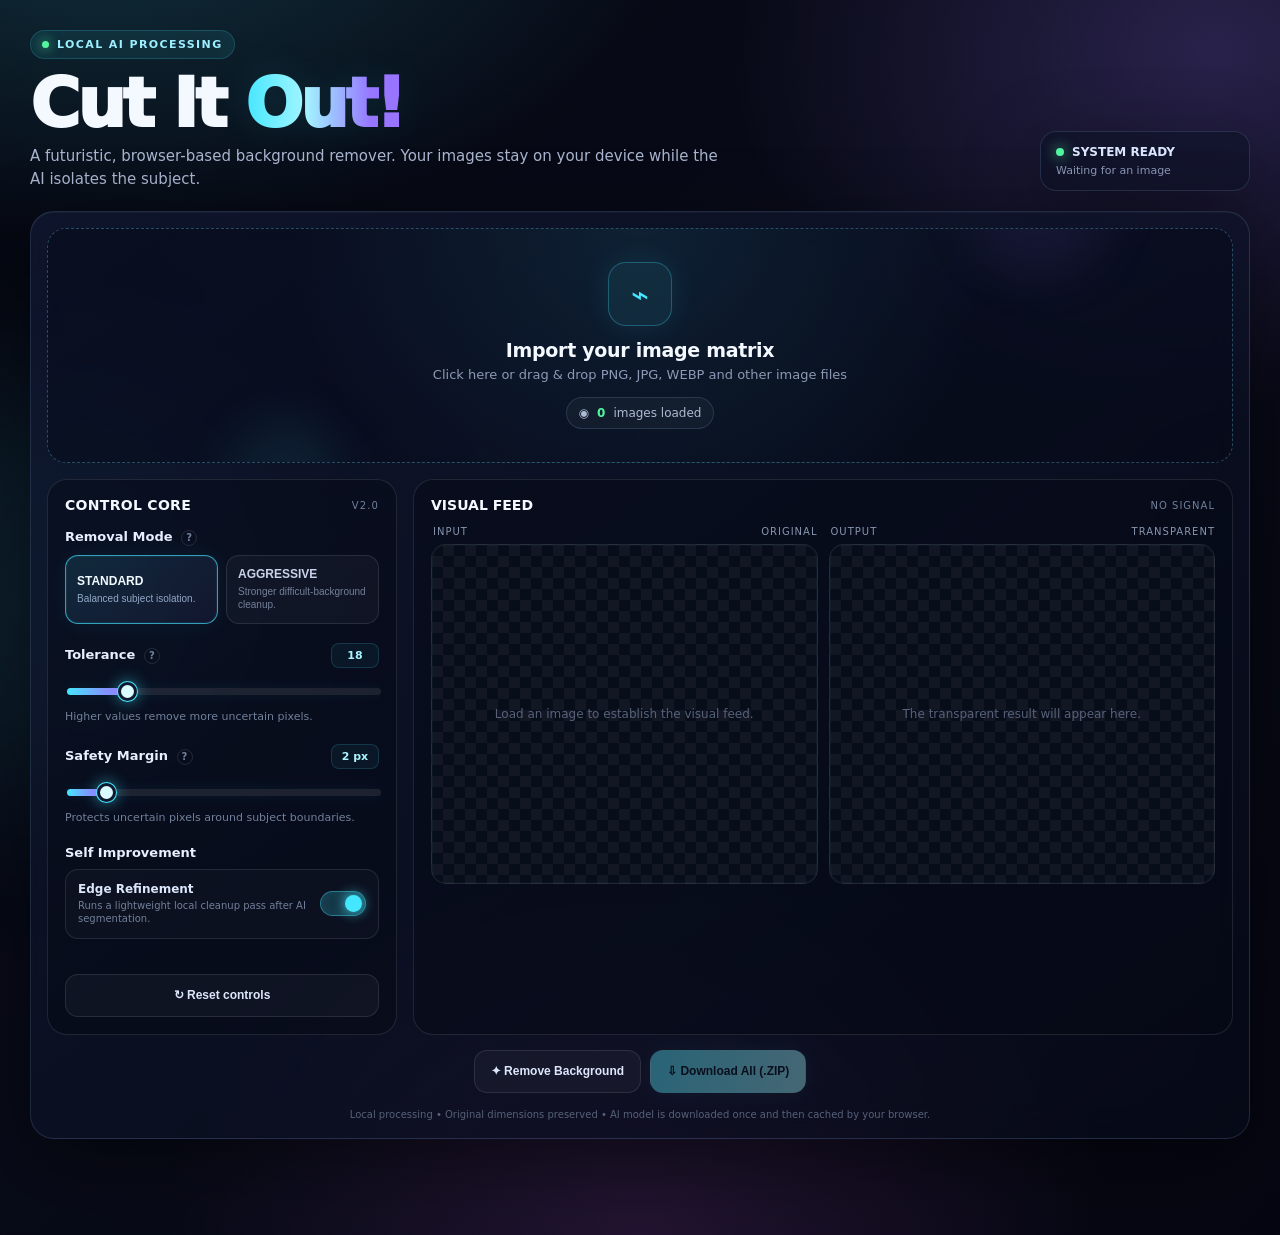
==== commit e0d80d31: "Update bg-remover.html" ====
--- a/bg-remover.html
+++ b/bg-remover.html
@@ -2,1619 +2,4235 @@
 <html lang="en">
 <head>
 <meta charset="utf-8">
-<meta name="viewport" content="width=device-width,initial-scale=1">
-<title>Free Background Remover Online | Cut It Out!</title>
+<meta name="viewport" content="width=device-width,initial-scale=1,viewport-fit=cover">
+
+<title>Cut It Out! — AI Background Remover</title>
+
 <style>
 :root{
---bg:#0b0d12;
---panel:#13161d;
---panel2:#171a22;
---line:#ffffff14;
---text:#f5f5f7;
---muted:#9297a3;
---gold:#f1c33b;
---gold2:#dcae27;
---green:#28d66f;
---danger:#ff6464;
-}
-*{box-sizing:border-box}
+  --bg:#050711;
+  --bg2:#090d1c;
+  --glass:rgba(13,18,38,.62);
+  --glass2:rgba(18,25,52,.72);
+  --line:rgba(150,190,255,.16);
+  --line2:rgba(255,255,255,.10);
+
+  --text:#f4f8ff;
+  --muted:#8d99b5;
+
+  --cyan:#45e7ff;
+  --cyan2:#16bde0;
+  --purple:#9d72ff;
+  --pink:#ef6cff;
+
+  --green:#52f5a0;
+  --red:#ff647c;
+
+  --shadow:0 24px 80px rgba(0,0,0,.45);
+}
+
+*{
+  box-sizing:border-box;
+}
+
+html{
+  min-height:100%;
+  background:var(--bg);
+}
+
 body{
-margin:0;
-background:radial-gradient(circle at 50% -20%,#20232d 0,#0b0d12 48%);
-color:var(--text);
-font-family:system-ui,-apple-system,BlinkMacSystemFont,"Segoe UI",sans-serif;
-}
+  margin:0;
+  min-height:100vh;
+
+  color:var(--text);
+
+  font-family:
+    Inter,
+    ui-sans-serif,
+    system-ui,
+    -apple-system,
+    BlinkMacSystemFont,
+    "Segoe UI",
+    sans-serif;
+
+  background:
+    radial-gradient(
+      900px 520px at 8% -8%,
+      rgba(69,231,255,.19),
+      transparent 65%
+    ),
+    radial-gradient(
+      760px 560px at 95% 4%,
+      rgba(157,114,255,.22),
+      transparent 64%
+    ),
+    radial-gradient(
+      700px 600px at 50% 100%,
+      rgba(239,108,255,.12),
+      transparent 68%
+    ),
+    linear-gradient(
+      135deg,
+      #050711 0%,
+      #080b18 48%,
+      #050611 100%
+    );
+
+  overflow-x:hidden;
+}
+
+body:before{
+  content:"";
+
+  position:fixed;
+  inset:0;
+
+  pointer-events:none;
+
+  opacity:.24;
+
+  background-image:
+    linear-gradient(
+      rgba(255,255,255,.025) 1px,
+      transparent 1px
+    ),
+    linear-gradient(
+      90deg,
+      rgba(255,255,255,.025) 1px,
+      transparent 1px
+    );
+
+  background-size:42px 42px;
+
+  mask-image:
+    linear-gradient(
+      to bottom,
+      black,
+      transparent 85%
+    );
+}
+
+body:after{
+  content:"";
+
+  position:fixed;
+
+  width:420px;
+  height:420px;
+
+  left:-160px;
+  top:42%;
+
+  border-radius:50%;
+
+  background:
+    rgba(69,231,255,.09);
+
+  filter:blur(80px);
+
+  pointer-events:none;
+}
+
 main{
-width:min(1180px,calc(100% - 28px));
-margin:auto;
-padding:28px 0 50px;
-}
+  width:min(
+    1220px,
+    calc(100% - 28px)
+  );
+
+  margin:auto;
+
+  padding:
+    30px
+    0
+    64px;
+
+  position:relative;
+  z-index:1;
+}
+
+.hero{
+  display:flex;
+
+  justify-content:space-between;
+  align-items:flex-end;
+
+  gap:22px;
+
+  margin-bottom:20px;
+}
+
+.eyebrow{
+  display:inline-flex;
+
+  align-items:center;
+
+  gap:8px;
+
+  padding:
+    7px
+    11px;
+
+  border:
+    1px solid
+    rgba(69,231,255,.20);
+
+  background:
+    rgba(69,231,255,.06);
+
+  border-radius:999px;
+
+  color:#9defff;
+
+  font-size:11px;
+  font-weight:900;
+
+  letter-spacing:1.4px;
+
+  text-transform:uppercase;
+
+  box-shadow:
+    0 0 28px
+    rgba(69,231,255,.06)
+    inset;
+}
+
+.eyebrow i{
+  width:7px;
+  height:7px;
+
+  border-radius:50%;
+
+  background:var(--green);
+
+  box-shadow:
+    0 0 12px
+    var(--green);
+}
+
 h1{
-font-size:clamp(34px,5vw,50px);
-line-height:1;
-margin:0 0 12px;
-font-weight:850;
-letter-spacing:-1.5px;
-}
-h1 span{color:var(--gold)}
+  margin:
+    13px
+    0
+    9px;
+
+  font-size:
+    clamp(
+      38px,
+      7vw,
+      68px
+    );
+
+  line-height:.94;
+
+  letter-spacing:-3px;
+
+  font-weight:950;
+}
+
+h1 .accent{
+  background:
+    linear-gradient(
+      90deg,
+      var(--cyan),
+      #a9f7ff 38%,
+      var(--purple) 80%
+    );
+
+  -webkit-background-clip:text;
+  background-clip:text;
+
+  color:transparent;
+
+  text-shadow:
+    0 0 40px
+    rgba(69,231,255,.12);
+}
+
 .subtitle{
-font-size:16px;
-color:#c5c8d0;
-margin:0 0 14px;
-}
-.badges{
-display:flex;
-gap:8px;
-flex-wrap:wrap;
-margin-bottom:18px;
-}
-.badge{
-background:#191c24;
-border:1px solid var(--line);
-padding:7px 11px;
-border-radius:9px;
-font-size:13px;
-color:#d8dbe2;
-}
-.badge b{color:var(--gold)}
-.card{
-background:linear-gradient(145deg,#14171e,#11141a);
-border:1px solid var(--line);
-border-radius:18px;
-padding:18px;
-box-shadow:0 12px 40px #0004;
-}
+  margin:0;
+
+  max-width:690px;
+
+  color:#aab5cf;
+
+  line-height:1.55;
+
+  font-size:15px;
+}
+
+.system-pill{
+  min-width:210px;
+
+  padding:
+    13px
+    15px;
+
+  border:
+    1px solid
+    var(--line);
+
+  background:
+    rgba(12,17,35,.56);
+
+  backdrop-filter:blur(18px);
+  -webkit-backdrop-filter:blur(18px);
+
+  border-radius:16px;
+
+  box-shadow:var(--shadow);
+}
+
+.system-pill .top{
+  display:flex;
+
+  align-items:center;
+
+  gap:8px;
+
+  color:#dbe7ff;
+
+  font-weight:850;
+
+  font-size:12px;
+}
+
+.system-pill .dot{
+  width:8px;
+  height:8px;
+
+  border-radius:50%;
+
+  background:var(--green);
+
+  box-shadow:
+    0 0 14px
+    var(--green);
+}
+
+.system-pill small{
+  display:block;
+
+  color:var(--muted);
+
+  margin-top:5px;
+
+  font-size:11px;
+}
+
+.glass{
+  border:
+    1px solid
+    var(--line);
+
+  background:
+    linear-gradient(
+      145deg,
+      rgba(18,25,52,.72),
+      rgba(7,11,25,.64)
+    );
+
+  backdrop-filter:blur(22px);
+  -webkit-backdrop-filter:blur(22px);
+
+  box-shadow:
+    var(--shadow),
+    inset 0 1px
+    rgba(255,255,255,.035);
+
+  border-radius:24px;
+}
+
+.import-card{
+  padding:16px;
+}
+
 .drop{
-min-height:220px;
-border:2px dashed #ffffff24;
-border-radius:15px;
-display:flex;
-flex-direction:column;
-justify-content:center;
-align-items:center;
-text-align:center;
-cursor:pointer;
-transition:.18s;
-user-select:none;
-}
+  min-height:235px;
+
+  border:
+    1px dashed
+    rgba(111,224,255,.30);
+
+  border-radius:19px;
+
+  display:flex;
+
+  flex-direction:column;
+
+  align-items:center;
+
+  justify-content:center;
+
+  text-align:center;
+
+  cursor:pointer;
+
+  position:relative;
+
+  overflow:hidden;
+
+  background:
+    radial-gradient(
+      circle at 50% 0%,
+      rgba(69,231,255,.09),
+      transparent 55%
+    ),
+    rgba(4,8,20,.34);
+
+  transition:.2s ease;
+}
+
+.drop:before,
+.drop:after{
+  content:"";
+
+  position:absolute;
+
+  pointer-events:none;
+
+  border-radius:50%;
+
+  filter:blur(24px);
+}
+
+.drop:before{
+  width:120px;
+  height:120px;
+
+  background:
+    rgba(69,231,255,.08);
+
+  left:15%;
+  bottom:-75px;
+}
+
+.drop:after{
+  width:150px;
+  height:150px;
+
+  background:
+    rgba(157,114,255,.08);
+
+  right:10%;
+  top:-100px;
+}
+
 .drop:hover,
 .drop.drag{
-border-color:var(--gold);
-background:#ffffff04;
-transform:translateY(-1px);
-}
+  border-color:
+    rgba(69,231,255,.85);
+
+  background:
+    radial-gradient(
+      circle at 50% 0%,
+      rgba(69,231,255,.15),
+      transparent 60%
+    ),
+    rgba(7,13,29,.55);
+
+  box-shadow:
+    0 0 0 1px
+    rgba(69,231,255,.10),
+
+    0 0 45px
+    rgba(69,231,255,.09)
+    inset;
+
+  transform:
+    translateY(-1px);
+}
+
 .drop-icon{
-font-size:38px;
-margin-bottom:8px;
-}
+  width:64px;
+  height:64px;
+
+  display:grid;
+
+  place-items:center;
+
+  border:
+    1px solid
+    rgba(69,231,255,.28);
+
+  background:
+    rgba(69,231,255,.07);
+
+  color:var(--cyan);
+
+  font-size:30px;
+
+  box-shadow:
+    0 0 30px
+    rgba(69,231,255,.10);
+
+  margin-bottom:13px;
+
+  border-radius:18px;
+}
+
 .drop-title{
-font-size:20px;
-font-weight:800;
-}
+  font-size:19px;
+
+  font-weight:900;
+
+  letter-spacing:-.3px;
+}
+
 .drop-sub{
-font-size:14px;
-color:var(--muted);
-margin-top:5px;
-}
+  font-size:13px;
+
+  color:var(--muted);
+
+  margin-top:6px;
+}
+
 .count{
-display:inline-flex;
-align-items:center;
-gap:7px;
-margin-top:15px;
-padding:8px 13px;
-border:1px solid #ffffff18;
-background:#171a21;
-border-radius:10px;
-color:var(--muted);
-}
-.count strong{color:var(--green)}
-input[type=file]{display:none}
+  margin-top:15px;
+
+  display:inline-flex;
+
+  align-items:center;
+
+  gap:8px;
+
+  padding:
+    8px
+    12px;
+
+  border:
+    1px solid
+    var(--line);
+
+  background:
+    rgba(255,255,255,.035);
+
+  border-radius:999px;
+
+  color:#aebbd5;
+
+  font-size:12px;
+}
+
+.count strong{
+  color:var(--green);
+}
+
+input[type=file]{
+  display:none;
+}
 
 .workspace{
-display:grid;
-grid-template-columns:390px 1fr;
-gap:18px;
-margin-top:18px;
-}
-.settings{
-background:#12151c;
-border:1px solid var(--line);
-border-radius:15px;
-padding:18px;
-}
+  display:grid;
+
+  grid-template-columns:
+    350px
+    minmax(0,1fr);
+
+  gap:16px;
+
+  margin-top:16px;
+}
+
+.panel{
+  padding:17px;
+
+  border:
+    1px solid
+    var(--line2);
+
+  background:
+    rgba(5,9,22,.45);
+
+  border-radius:20px;
+}
+
+.panel-title{
+  display:flex;
+
+  align-items:center;
+
+  justify-content:space-between;
+
+  gap:10px;
+
+  margin-bottom:16px;
+}
+
+.panel-title h2{
+  margin:0;
+
+  font-size:14px;
+
+  letter-spacing:.3px;
+
+  font-weight:900;
+}
+
+.panel-title span{
+  font-size:10px;
+
+  color:#71809d;
+
+  text-transform:uppercase;
+
+  letter-spacing:1.1px;
+}
+
 .setting{
-margin-bottom:23px;
-}
-.setting:last-child{margin-bottom:0}
+  margin-bottom:19px;
+}
+
+.setting:last-child{
+  margin-bottom:0;
+}
+
 .setting-head{
-display:flex;
-justify-content:space-between;
-align-items:center;
-font-weight:750;
-margin-bottom:9px;
-}
+  display:flex;
+
+  align-items:center;
+
+  justify-content:space-between;
+
+  gap:10px;
+
+  margin-bottom:9px;
+}
+
+.setting-name{
+  font-size:13px;
+
+  font-weight:800;
+
+  color:#e8efff;
+}
+
 .value{
-border:1px solid #ffffff1c;
-border-radius:8px;
-padding:6px 11px;
-min-width:52px;
-text-align:center;
-color:#f3f3f4;
-}
+  min-width:48px;
+
+  text-align:center;
+
+  padding:
+    5px
+    9px;
+
+  border-radius:8px;
+
+  border:
+    1px solid
+    rgba(69,231,255,.16);
+
+  background:
+    rgba(69,231,255,.05);
+
+  color:#a9f4ff;
+
+  font-weight:900;
+
+  font-size:11px;
+}
+
 .help{
-border:1px solid #ffffff22;
-border-radius:50%;
-font-size:11px;
-width:18px;
-height:18px;
-display:inline-flex;
-align-items:center;
-justify-content:center;
-margin-left:4px;
-color:#aaa;
-}
+  display:inline-flex;
+
+  align-items:center;
+
+  justify-content:center;
+
+  width:16px;
+  height:16px;
+
+  border-radius:50%;
+
+  border:
+    1px solid
+    #ffffff1c;
+
+  color:#71809b;
+
+  font-size:10px;
+
+  margin-left:4px;
+
+  cursor:help;
+}
+
+.mode-grid{
+  display:grid;
+
+  grid-template-columns:
+    1fr
+    1fr;
+
+  gap:8px;
+}
+
+.mode-btn{
+  border:
+    1px solid
+    var(--line2);
+
+  background:
+    rgba(255,255,255,.035);
+
+  color:#c9d4ea;
+
+  border-radius:13px;
+
+  padding:11px;
+
+  text-align:left;
+
+  cursor:pointer;
+
+  transition:.16s;
+}
+
+.mode-btn:hover{
+  border-color:
+    rgba(69,231,255,.35);
+
+  background:
+    rgba(69,231,255,.045);
+}
+
+.mode-btn.active{
+  border-color:
+    rgba(69,231,255,.65);
+
+  background:
+    linear-gradient(
+      145deg,
+      rgba(69,231,255,.12),
+      rgba(157,114,255,.07)
+    );
+
+  box-shadow:
+    0 0 0 1px
+    rgba(69,231,255,.08)
+    inset,
+
+    0 0 24px
+    rgba(69,231,255,.07);
+
+  color:#f1fbff;
+}
+
+.mode-btn b{
+  display:block;
+
+  font-size:12px;
+}
+
+.mode-btn small{
+  display:block;
+
+  color:#74819a;
+
+  font-size:10px;
+
+  line-height:1.35;
+
+  margin-top:4px;
+}
+
+.mode-btn.active small{
+  color:#93a9c8;
+}
+
+.range-wrap{
+  padding:3px 0;
+}
+
+input[type=range]{
+  --fill:0%;
+
+  width:100%;
+
+  height:7px;
+
+  appearance:none;
+  -webkit-appearance:none;
+
+  background:
+    linear-gradient(
+      90deg,
+      var(--cyan) 0%,
+      var(--purple) var(--fill),
+      rgba(255,255,255,.09) var(--fill),
+      rgba(255,255,255,.09) 100%
+    );
+
+  border-radius:99px;
+
+  outline:none;
+
+  cursor:pointer;
+
+  box-shadow:
+    0 0 13px
+    rgba(69,231,255,.08);
+}
+
+input[type=range]::-webkit-slider-runnable-track{
+  height:7px;
+
+  background:transparent;
+
+  border-radius:99px;
+}
+
+input[type=range]::-webkit-slider-thumb{
+  appearance:none;
+  -webkit-appearance:none;
+
+  width:19px;
+  height:19px;
+
+  margin-top:-6px;
+
+  border-radius:50%;
+
+  background:#d9fbff;
+
+  border:
+    3px solid
+    #10182d;
+
+  box-shadow:
+    0 0 0 1px
+    var(--cyan),
+
+    0 0 16px
+    rgba(69,231,255,.65);
+}
+
+input[type=range]::-moz-range-track{
+  height:7px;
+
+  background:
+    rgba(255,255,255,.09);
+
+  border-radius:99px;
+}
+
+input[type=range]::-moz-range-progress{
+  height:7px;
+
+  background:
+    linear-gradient(
+      90deg,
+      var(--cyan),
+      var(--purple)
+    );
+
+  border-radius:99px;
+}
+
+input[type=range]::-moz-range-thumb{
+  width:15px;
+  height:15px;
+
+  border-radius:50%;
+
+  background:#d9fbff;
+
+  border:
+    3px solid
+    #10182d;
+
+  box-shadow:
+    0 0 0 1px
+    var(--cyan),
+
+    0 0 16px
+    rgba(69,231,255,.65);
+}
+
 .desc{
-color:var(--muted);
-font-size:13px;
-line-height:1.4;
-margin-top:8px;
-}
-.mode-group{
-display:grid;
-grid-template-columns:1fr 1fr;
-gap:8px;
-margin-top:8px;
-}
-.mode-btn{
-background:#171a21;
-border:1px solid #ffffff20;
-color:#dfe2e8;
-border-radius:10px;
-padding:11px 10px;
-text-align:left;
-cursor:pointer;
-font-weight:750;
-transition:.15s;
-}
-.mode-btn:hover{
-border-color:#ffffff40;
-background:#1c2028;
-}
-.mode-btn small{
-display:block;
-color:var(--muted);
-font-size:11px;
-font-weight:500;
-margin-top:4px;
-line-height:1.35;
-}
-.mode-btn.active{
-border-color:var(--gold);
-background:#2a2413;
-box-shadow:0 0 0 1px #f1c33b33 inset;
-}
-.mode-btn:disabled{
-cursor:not-allowed;
-opacity:.5;
-}
-
-.range-wrap{
-position:relative;
-padding-top:3px;
-}
-input[type=range]{
-width:100%;
-height:8px;
-margin:0;
-appearance:none;
--webkit-appearance:none;
-background:linear-gradient(to right,var(--gold) 0%,var(--gold) var(--fill,18%),#292d36 var(--fill,18%),#292d36 100%);
-border-radius:99px;
-outline:none;
-cursor:pointer;
-}
-input[type=range]::-webkit-slider-runnable-track{
-height:8px;
-border-radius:99px;
-background:transparent;
-}
-input[type=range]::-webkit-slider-thumb{
-appearance:none;
--webkit-appearance:none;
-width:19px;
-height:19px;
-margin-top:-5.5px;
-border-radius:50%;
-background:var(--gold);
-border:3px solid #11141a;
-box-shadow:0 0 0 1px #f1c33b88,0 2px 7px #0008;
-cursor:pointer;
-}
-input[type=range]::-moz-range-track{
-height:8px;
-border-radius:99px;
-background:#292d36;
-}
-input[type=range]::-moz-range-progress{
-height:8px;
-border-radius:99px;
-background:var(--gold);
-}
-input[type=range]::-moz-range-thumb{
-width:19px;
-height:19px;
-border-radius:50%;
-background:var(--gold);
-border:3px solid #11141a;
-box-shadow:0 0 0 1px #f1c33b88;
-cursor:pointer;
+  color:#71809b;
+
+  font-size:11px;
+
+  line-height:1.45;
+
+  margin-top:7px;
 }
 
 .switch-row{
-display:flex;
-align-items:center;
-justify-content:space-between;
-gap:12px;
-padding:12px;
-background:#171a21;
-border:1px solid #ffffff18;
-border-radius:11px;
-}
+  display:flex;
+
+  align-items:center;
+
+  justify-content:space-between;
+
+  gap:12px;
+
+  padding:12px;
+
+  border:
+    1px solid
+    var(--line2);
+
+  border-radius:13px;
+
+  background:
+    rgba(255,255,255,.025);
+}
+
 .switch-text{
-font-size:13px;
-font-weight:700;
-}
+  font-size:12px;
+
+  font-weight:800;
+
+  color:#dce7fb;
+}
+
 .switch-text small{
-display:block;
-font-size:11px;
-font-weight:500;
-color:var(--muted);
-margin-top:3px;
-}
+  display:block;
+
+  color:#71809b;
+
+  font-size:10px;
+
+  font-weight:500;
+
+  margin-top:3px;
+
+  line-height:1.35;
+}
+
 .switch{
-position:relative;
-width:46px;
-height:25px;
-flex:0 0 auto;
-}
+  width:46px;
+  height:25px;
+
+  position:relative;
+
+  flex:none;
+}
+
 .switch input{
-display:none;
-}
+  display:none;
+}
+
 .switch-slider{
-position:absolute;
-inset:0;
-border-radius:99px;
-background:#30343d;
-cursor:pointer;
-transition:.2s;
-}
+  position:absolute;
+
+  inset:0;
+
+  border-radius:99px;
+
+  background:#20283c;
+
+  border:
+    1px solid
+    #ffffff10;
+
+  cursor:pointer;
+
+  transition:.2s;
+}
+
 .switch-slider:before{
-content:"";
-position:absolute;
-width:19px;
-height:19px;
-left:3px;
-top:3px;
-background:#aaa;
-border-radius:50%;
-transition:.2s;
-}
+  content:"";
+
+  position:absolute;
+
+  width:17px;
+  height:17px;
+
+  left:3px;
+  top:3px;
+
+  border-radius:50%;
+
+  background:#68738b;
+
+  transition:.2s;
+}
+
 .switch input:checked+.switch-slider{
-background:#9c7b17;
-}
+  background:
+    rgba(69,231,255,.14);
+
+  border-color:
+    rgba(69,231,255,.42);
+
+  box-shadow:
+    0 0 18px
+    rgba(69,231,255,.14)
+    inset;
+}
+
 .switch input:checked+.switch-slider:before{
-transform:translateX(21px);
-background:var(--gold);
-}
-
-.previewbox{
-background:#10131a;
-border:1px solid var(--line);
-border-radius:15px;
-padding:16px;
-min-width:0;
-}
-.preview-title{
-text-align:center;
-font-weight:750;
-margin-bottom:12px;
-}
+  transform:
+    translateX(21px);
+
+  background:
+    var(--cyan);
+
+  box-shadow:
+    0 0 13px
+    var(--cyan);
+}
+
+.btn{
+  border:
+    1px solid
+    transparent;
+
+  border-radius:13px;
+
+  min-height:43px;
+
+  padding:
+    11px
+    16px;
+
+  font-size:12px;
+
+  font-weight:900;
+
+  cursor:pointer;
+
+  transition:.16s;
+}
+
+.btn:disabled{
+  opacity:.38;
+
+  cursor:not-allowed;
+
+  transform:none!important;
+}
+
+.btn-secondary{
+  color:#dce7fb;
+
+  background:
+    rgba(255,255,255,.035);
+
+  border-color:
+    var(--line2);
+}
+
+.btn-secondary:hover:not(:disabled){
+  background:
+    rgba(255,255,255,.07);
+
+  border-color:
+    rgba(255,255,255,.18);
+
+  transform:
+    translateY(-1px);
+}
+
+.btn-primary{
+  color:#031016;
+
+  background:
+    linear-gradient(
+      100deg,
+      #55eeff,
+      #a1f7ff
+    );
+
+  box-shadow:
+    0 0 25px
+    rgba(69,231,255,.15);
+}
+
+.btn-primary:hover:not(:disabled){
+  transform:
+    translateY(-1px);
+
+  box-shadow:
+    0 0 32px
+    rgba(69,231,255,.25);
+}
+
+.btn-reset{
+  width:100%;
+
+  margin-top:16px;
+}.previewbox{
+  padding:17px;
+}
+
+.preview-head{
+  display:flex;
+
+  justify-content:space-between;
+
+  align-items:center;
+
+  gap:10px;
+
+  margin-bottom:13px;
+}
+
+.preview-head h2{
+  margin:0;
+
+  font-size:14px;
+
+  font-weight:900;
+}
+
+.preview-state{
+  color:#71809b;
+
+  font-size:10px;
+
+  text-transform:uppercase;
+
+  letter-spacing:1px;
+}
+
 .previews{
-display:grid;
-grid-template-columns:1fr 1fr;
-gap:12px;
-}
-.pane{
-min-width:0;
-}
-.pane label{
-display:block;
-text-align:center;
-color:#aeb2bc;
-font-size:12px;
-margin-bottom:7px;
-}
+  display:grid;
+
+  grid-template-columns:
+    1fr
+    1fr;
+
+  gap:11px;
+}
+
+.pane-label{
+  display:flex;
+
+  align-items:center;
+
+  justify-content:space-between;
+
+  color:#8795af;
+
+  font-size:10px;
+
+  text-transform:uppercase;
+
+  letter-spacing:1px;
+
+  margin:
+    0
+    0
+    7px
+    2px;
+}
+
 .frame{
-height:300px;
-border:1px solid #ffffff15;
-border-radius:10px;
-display:flex;
-align-items:center;
-justify-content:center;
-overflow:hidden;
-background:
-linear-gradient(45deg,#1a1d24 25%,transparent 25%) 0 0/18px 18px,
-linear-gradient(-45deg,#1a1d24 25%,transparent 25%) 0 9px/18px 18px,
-linear-gradient(45deg,transparent 75%,#1a1d24 75%) 9px -9px/18px 18px,
-linear-gradient(-45deg,transparent 75%,#1a1d24 75%) -9px 0/18px 18px,
-#11141a;
-}
+  height:340px;
+
+  border:
+    1px solid
+    var(--line2);
+
+  border-radius:15px;
+
+  display:flex;
+
+  align-items:center;
+
+  justify-content:center;
+
+  overflow:hidden;
+
+  position:relative;
+
+  background:
+    linear-gradient(
+      45deg,
+      rgba(255,255,255,.045) 25%,
+      transparent 25%
+    )
+    0 0/22px 22px,
+
+    linear-gradient(
+      -45deg,
+      rgba(255,255,255,.045) 25%,
+      transparent 25%
+    )
+    0 11px/22px 22px,
+
+    linear-gradient(
+      45deg,
+      transparent 75%,
+      rgba(255,255,255,.045) 75%
+    )
+    11px -11px/22px 22px,
+
+    linear-gradient(
+      -45deg,
+      transparent 75%,
+      rgba(255,255,255,.045) 75%
+    )
+    -11px 0/22px 22px,
+
+    #080d1a;
+}
+
+.frame:after{
+  content:"";
+
+  position:absolute;
+
+  inset:0;
+
+  pointer-events:none;
+
+  border:
+    1px solid
+    rgba(69,231,255,.04);
+
+  border-radius:15px;
+}
+
 .frame img{
-max-width:100%;
-max-height:100%;
-object-fit:contain;
-display:block;
-}
+  max-width:100%;
+  max-height:100%;
+
+  object-fit:contain;
+
+  display:block;
+
+  position:relative;
+
+  z-index:1;
+}
+
 .empty-preview{
-color:#686d78;
-font-size:13px;
-text-align:center;
-padding:20px;
-}
+  padding:24px;
+
+  color:#56627a;
+
+  font-size:12px;
+
+  text-align:center;
+
+  line-height:1.5;
+}
+
+.processing-overlay{
+  position:absolute;
+
+  inset:0;
+
+  z-index:3;
+
+  display:none;
+
+  align-items:center;
+
+  justify-content:center;
+
+  background:
+    rgba(4,8,20,.62);
+
+  backdrop-filter:blur(5px);
+}
+
+.processing-overlay.show{
+  display:flex;
+}
+
+.spinner{
+  width:34px;
+  height:34px;
+
+  border-radius:50%;
+
+  border:
+    3px solid
+    rgba(255,255,255,.10);
+
+  border-top-color:
+    var(--cyan);
+
+  border-right-color:
+    var(--purple);
+
+  animation:
+    spin .8s linear infinite;
+
+  box-shadow:
+    0 0 25px
+    rgba(69,231,255,.20);
+}
+
+@keyframes spin{
+  to{
+    transform:rotate(360deg);
+  }
+}
+
 .actions{
-display:flex;
-gap:12px;
-justify-content:center;
-flex-wrap:wrap;
-margin-top:18px;
-}
-button{
-border:1px solid transparent;
-border-radius:10px;
-padding:12px 20px;
-font-weight:800;
-font-size:14px;
-cursor:pointer;
-transition:.15s;
-}
-.primary{
-background:var(--gold);
-color:#16120a;
-}
-.primary:hover{
-background:#ffd14e;
-transform:translateY(-1px);
-}
-.secondary{
-background:#171a21;
-border-color:#ffffff26;
-color:#f4f4f5;
-}
-.secondary:hover{
-background:#1d212a;
-border-color:#ffffff38;
-transform:translateY(-1px);
-}
-button:disabled{
-opacity:.4;
-cursor:not-allowed;
-transform:none!important;
-}
+  display:flex;
+
+  justify-content:center;
+
+  gap:9px;
+
+  flex-wrap:wrap;
+
+  margin-top:15px;
+}
+
 .progress-card{
-margin-top:18px;
-display:none;
-}
+  margin-top:16px;
+
+  padding:16px;
+
+  display:none;
+}
+
 .progress-top{
-display:flex;
-justify-content:space-between;
-gap:12px;
-margin-bottom:8px;
-color:#d9dce2;
-}
+  display:flex;
+
+  justify-content:space-between;
+
+  gap:12px;
+
+  font-size:12px;
+
+  color:#b9c7df;
+
+  margin-bottom:8px;
+}
+
 .percent{
-color:var(--gold);
-font-weight:800;
-}
+  color:#9df4ff;
+
+  font-weight:900;
+}
+
 .track{
-height:9px;
-background:#242832;
-border-radius:99px;
-overflow:hidden;
-}
+  height:9px;
+
+  border-radius:99px;
+
+  overflow:hidden;
+
+  background:
+    rgba(255,255,255,.07);
+
+  border:
+    1px solid
+    rgba(255,255,255,.05);
+}
+
 .bar{
-height:100%;
-width:0;
-background:linear-gradient(90deg,var(--gold2),var(--gold));
-border-radius:99px;
-transition:width .15s;
-}
+  height:100%;
+
+  width:0;
+
+  border-radius:99px;
+
+  background:
+    linear-gradient(
+      90deg,
+      var(--cyan),
+      var(--purple),
+      var(--pink)
+    );
+
+  box-shadow:
+    0 0 18px
+    rgba(69,231,255,.45);
+
+  transition:
+    width .16s;
+}
+
 .status{
-font-size:13px;
-color:var(--muted);
-margin-top:8px;
+  margin-top:8px;
+
+  color:#71809b;
+
+  font-size:11px;
+
+  white-space:nowrap;
+
+  overflow:hidden;
+
+  text-overflow:ellipsis;
 }
 
 .results{
-display:grid;
-grid-template-columns:repeat(auto-fill,minmax(190px,1fr));
-gap:12px;
-margin-top:18px;
-}
+  display:grid;
+
+  grid-template-columns:
+    repeat(
+      auto-fill,
+      minmax(190px,1fr)
+    );
+
+  gap:12px;
+
+  margin-top:16px;
+}
+
 .result{
-background:#12151b;
-border:1px solid var(--line);
-border-radius:12px;
-overflow:hidden;
-position:relative;
-}
+  border:
+    1px solid
+    var(--line);
+
+  background:
+    rgba(10,15,31,.68);
+
+  border-radius:17px;
+
+  overflow:hidden;
+
+  position:relative;
+
+  box-shadow:
+    0 15px 40px
+    rgba(0,0,0,.25);
+}
+
 .result img{
-width:100%;
-height:160px;
-object-fit:contain;
-background:#0d1015;
-display:block;
-}
+  width:100%;
+
+  height:165px;
+
+  object-fit:contain;
+
+  display:block;
+
+  background:
+    linear-gradient(
+      45deg,
+      rgba(255,255,255,.04) 25%,
+      transparent 25%
+    )
+    0 0/18px 18px,
+
+    linear-gradient(
+      -45deg,
+      rgba(255,255,255,.04) 25%,
+      transparent 25%
+    )
+    0 9px/18px 18px,
+
+    linear-gradient(
+      45deg,
+      transparent 75%,
+      rgba(255,255,255,.04) 75%
+    )
+    9px -9px/18px 18px,
+
+    linear-gradient(
+      -45deg,
+      transparent 75%,
+      rgba(255,255,255,.04) 75%
+    )
+    -9px 0/18px 18px,
+
+    #080d18;
+}
+
 .result-body{
-padding:9px;
-}
+  padding:10px;
+}
+
 .result-name{
-font-size:11px;
-white-space:nowrap;
-overflow:hidden;
-text-overflow:ellipsis;
-color:#c8cbd2;
-}
+  font-size:11px;
+
+  color:#c6d1e6;
+
+  white-space:nowrap;
+
+  overflow:hidden;
+
+  text-overflow:ellipsis;
+}
+
 .result-size{
-font-size:11px;
-color:#707580;
-margin-top:3px;
-}
+  font-size:10px;
+
+  color:#65728a;
+
+  margin-top:4px;
+}
+
 .done{
-position:absolute;
-top:7px;
-left:7px;
-background:#0b8d43;
-color:white;
-border-radius:6px;
-padding:3px 6px;
-font-size:9px;
-font-weight:900;
-}
+  position:absolute;
+
+  top:8px;
+  left:8px;
+
+  padding:
+    4px
+    7px;
+
+  border-radius:999px;
+
+  background:
+    rgba(24,168,102,.86);
+
+  color:#eafff5;
+
+  font-size:8px;
+
+  font-weight:950;
+
+  letter-spacing:.7px;
+
+  border:
+    1px solid
+    rgba(82,245,160,.3);
+}
+
 .download-one{
-position:absolute;
-right:7px;
-top:7px;
-width:29px;
-height:29px;
-padding:0;
-background:#171a20;
-color:white;
-border:1px solid #ffffff22;
-}
+  position:absolute;
+
+  right:8px;
+  top:8px;
+
+  width:30px;
+  height:30px;
+
+  padding:0;
+
+  border-radius:9px;
+
+  color:#dffaff;
+
+  background:
+    rgba(5,10,22,.78);
+
+  border:
+    1px solid
+    rgba(69,231,255,.18);
+
+  cursor:pointer;
+}
+
 .download-one:hover{
-background:#242933;
-}
+  background:
+    rgba(69,231,255,.12);
+
+  border-color:
+    rgba(69,231,255,.5);
+}
+
 .pagination{
-display:flex;
-justify-content:center;
-align-items:center;
-gap:7px;
-flex-wrap:wrap;
-margin:18px 0 0;
-}
+  display:flex;
+
+  align-items:center;
+
+  justify-content:center;
+
+  gap:6px;
+
+  flex-wrap:wrap;
+
+  margin-top:16px;
+}
+
 .page-btn{
-min-width:38px;
-padding:9px 12px;
-background:#171a21;
-color:#ddd;
-border:1px solid #ffffff1c;
-}
+  min-width:37px;
+
+  padding:
+    9px
+    11px;
+
+  border-radius:10px;
+
+  color:#bfcce3;
+
+  background:
+    rgba(255,255,255,.035);
+
+  border:
+    1px solid
+    var(--line2);
+
+  cursor:pointer;
+
+  font-weight:800;
+
+  font-size:11px;
+}
+
+.page-btn:hover:not(:disabled){
+  border-color:
+    rgba(69,231,255,.3);
+}
+
 .page-btn.active{
-background:var(--gold);
-color:#17130a;
-border-color:var(--gold);
-}
+  color:#041117;
+
+  background:
+    var(--cyan);
+
+  border-color:
+    var(--cyan);
+
+  box-shadow:
+    0 0 17px
+    rgba(69,231,255,.2);
+}
+
+.page-btn:disabled{
+  opacity:.35;
+
+  cursor:not-allowed;
+}
+
 .page-info{
-font-size:12px;
-color:var(--muted);
-margin:0 8px;
-}
+  font-size:10px;
+
+  color:#68758d;
+
+  margin:
+    0
+    6px;
+}
+
 .note{
-font-size:12px;
-color:#747985;
-text-align:center;
-margin-top:16px;
-line-height:1.5;
-}
+  margin-top:14px;
+
+  text-align:center;
+
+  color:#56627a;
+
+  font-size:10px;
+
+  line-height:1.5;
+}
+
+.toast{
+  position:fixed;
+
+  left:50%;
+  bottom:22px;
+
+  z-index:20;
+
+  transform:
+    translate(
+      -50%,
+      20px
+    );
+
+  opacity:0;
+
+  pointer-events:none;
+
+  padding:
+    11px
+    15px;
+
+  border-radius:12px;
+
+  border:
+    1px solid
+    rgba(69,231,255,.24);
+
+  background:
+    rgba(7,12,27,.90);
+
+  backdrop-filter:blur(18px);
+
+  color:#dceeff;
+
+  font-size:12px;
+
+  font-weight:800;
+
+  box-shadow:
+    0 18px 50px
+    rgba(0,0,0,.4),
+
+    0 0 28px
+    rgba(69,231,255,.08);
+
+  transition:.22s;
+}
+
+.toast.show{
+  opacity:1;
+
+  transform:
+    translate(
+      -50%,
+      0
+    );
+}
+
+.toast.error{
+  border-color:
+    rgba(255,100,124,.4);
+
+  color:#ffd8df;
+}
+
 .locked{
-opacity:.6;
-}
-@media(max-width:820px){
-.workspace{
-grid-template-columns:1fr;
-}
-.frame{
-height:270px;
-}
-}
-@media(max-width:520px){
-main{
-width:min(100% - 18px,1180px);
-padding-top:18px;
-}
-.mode-group{
-grid-template-columns:1fr;
-}
-.previews{
-grid-template-columns:1fr;
-}
-.frame{
-height:250px;
-}
+  opacity:.58;
+
+  pointer-events:none;
+}
+
+@media(max-width:850px){
+
+  .hero{
+    align-items:flex-start;
+
+    flex-direction:column;
+  }
+
+  .system-pill{
+    width:100%;
+  }
+
+  .workspace{
+    grid-template-columns:1fr;
+  }
+
+}
+
+@media(max-width:620px){
+
+  main{
+    width:
+      min(
+        100% - 16px,
+        1220px
+      );
+
+    padding-top:18px;
+  }
+
+  h1{
+    letter-spacing:-2px;
+  }
+
+  .import-card{
+    padding:10px;
+  }
+
+  .drop{
+    min-height:210px;
+  }
+
+  .mode-grid{
+    grid-template-columns:
+      1fr
+      1fr;
+  }
+
+  .previews{
+    grid-template-columns:1fr;
+  }
+
+  .frame{
+    height:270px;
+  }
+
+  .actions .btn{
+    width:100%;
+  }
+
+}
+
+@media(max-width:430px){
+
+  .mode-grid{
+    grid-template-columns:1fr;
+  }
+
 }
 </style>
 </head>
+
 <body>
+
 <main>
-<header>
-<h1>Cut It <span>Out!</span> ✂️</h1>
-<p class="subtitle">Remove backgrounds from images with AI — fast, private, and right in your browser.</p>
-<div class="badges">
-<div class="badge">🔒 <b>100% Private</b></div>
-<div class="badge">☁️ <b>No Uploads</b></div>
-<div class="badge">💰 <b>100% Free</b></div>
-</div>
+
+<header class="hero">
+
+  <div>
+
+    <div class="eyebrow">
+      <i></i>
+      Local AI processing
+    </div>
+
+    <h1>
+      Cut It
+      <span class="accent">Out!</span>
+    </h1>
+
+    <p class="subtitle">
+      A futuristic, browser-based background remover.
+      Your images stay on your device while the AI isolates
+      the subject.
+    </p>
+
+  </div>
+
+  <div class="system-pill">
+
+    <div class="top">
+      <span class="dot"></span>
+
+      <span id="systemState">
+        SYSTEM READY
+      </span>
+    </div>
+
+    <small id="systemDetail">
+      Waiting for an image
+    </small>
+
+  </div>
+
 </header>
 
-<section class="card">
-<div class="drop" id="drop">
-<div class="drop-icon">▧</div>
-<div class="drop-title">Tap to select images</div>
-<div class="drop-sub">or drag & drop images here</div>
-<div class="count" id="count"><span>○</span><strong>0</strong> images selected</div>
-<input id="files" type="file" accept="image/*" multiple>
-</div>
-
-<div class="workspace">
-<div class="settings" id="settings">
-
-<div class="setting">
-<div class="setting-head">
-<span>Removal Mode <span class="help" title="Choose how strongly the background is removed">?</span></span>
-</div>
-<div class="mode-group">
-<button type="button" class="mode-btn active" id="modeNormal">
-Normal
-<small>Balanced removal while preserving fine subject details.</small>
-</button>
-<button type="button" class="mode-btn" id="modeAggressive">
-Aggressive
-<small>Stronger separation for difficult backgrounds.</small>
-</button>
-</div>
-</div>
-
-<div class="setting">
-<div class="setting-head">
-<span>Tolerance <span class="help" title="Controls the strength of the mask cleanup">?</span></span>
-<span class="value" id="tolVal">18</span>
-</div>
-<input id="tol" type="range" min="1" max="100" value="18">
-<div class="desc">Higher values make the removal stronger. Lower values preserve more subtle edges.</div>
-</div>
-
-<div class="setting">
-<div class="setting-head">
-<span>Safety Margin (px) <span class="help" title="Protects a small amount around subject edges">?</span></span>
-<span class="value" id="padVal">2</span>
-</div>
-<input id="pad" type="range" min="0" max="20" value="2">
-<div class="desc">Adds a small protective margin around detected subject edges.</div>
-</div>
-
-<div class="setting">
-<div class="setting-head">
-<span>Self Improvement</span>
-</div>
-<div class="switch-row">
-<div class="switch-text">
-Edge Refinement
-<small>Automatically smooths and improves uncertain subject edges.</small>
-</div>
-<label class="switch">
-<input type="checkbox" id="selfImprove" checked>
-<span class="switch-slider"></span>
-</label>
-</div>
-</div>
-
-<button type="button" class="secondary" id="reset" style="width:100%;margin-top:18px">↻ Reset Settings</button>
-
-</div>
-
-<div class="previewbox">
-<div class="preview-title">Live Preview</div>
-<div class="previews">
-<div class="pane">
-<label>Original</label>
-<div class="frame" id="originalFrame">
-<div class="empty-preview">Choose an image to preview it here.</div>
-<img id="origPreview" style="display:none">
-</div>
-</div>
-<div class="pane">
-<label>Background Removed</label>
-<div class="frame" id="resultFrame">
-<div class="empty-preview">Your transparent result will appear here.</div>
-<img id="cropPreview" style="display:none">
-</div>
-</div>
-</div>
-</div>
-</div>
-
-<div class="actions">
-<button type="button" class="secondary" id="clean">✣ Remove Background</button>
-<button type="button" class="primary" id="downloadAll" disabled>⇩ Download All (.ZIP)</button>
-</div>
-
-<div class="note">Processing happens on your device. Your images are not uploaded to a server.</div>
+
+<section class="glass import-card">
+
+  <div class="drop" id="drop">
+
+    <div class="drop-icon">
+      ⌁
+    </div>
+
+    <div class="drop-title">
+      Import your image matrix
+    </div>
+
+    <div class="drop-sub">
+      Click here or drag & drop PNG, JPG, WEBP and other image files
+    </div>
+
+    <div class="count" id="count">
+      ◉
+      <strong>0</strong>
+      images loaded
+    </div>
+
+    <input
+      id="files"
+      type="file"
+      accept="image/*"
+      multiple
+    >
+
+  </div>
+
+
+  <div class="workspace">
+
+
+    <section class="panel" id="settings">
+
+      <div class="panel-title">
+
+        <h2>
+          CONTROL CORE
+        </h2>
+
+        <span>
+          v2.0
+        </span>
+
+      </div>
+
+
+      <div class="setting">
+
+        <div class="setting-head">
+
+          <span class="setting-name">
+
+            Removal Mode
+
+            <span
+              class="help"
+              title="Normal preserves more uncertain edge pixels. Aggressive pushes the segmentation harder."
+            >
+              ?
+            </span>
+
+          </span>
+
+        </div>
+
+
+        <div class="mode-grid">
+
+          <button
+            type="button"
+            class="mode-btn active"
+            id="modeNormal"
+          >
+
+            <b>
+              STANDARD
+            </b>
+
+            <small>
+              Balanced subject isolation.
+            </small>
+
+          </button>
+
+
+          <button
+            type="button"
+            class="mode-btn"
+            id="modeAggressive"
+          >
+
+            <b>
+              AGGRESSIVE
+            </b>
+
+            <small>
+              Stronger difficult-background cleanup.
+            </small>
+
+          </button>
+
+        </div>
+
+      </div>
+
+
+      <div class="setting">
+
+        <div class="setting-head">
+
+          <span class="setting-name">
+
+            Tolerance
+
+            <span
+              class="help"
+              title="Controls how much low-confidence mask information is discarded."
+            >
+              ?
+            </span>
+
+          </span>
+
+          <span
+            class="value"
+            id="tolVal"
+          >
+            18
+          </span>
+
+        </div>
+
+
+        <div class="range-wrap">
+
+          <input
+            id="tol"
+            type="range"
+            min="1"
+            max="100"
+            value="18"
+          >
+
+        </div>
+
+
+        <div class="desc">
+          Higher values remove more uncertain pixels.
+        </div>
+
+      </div>
+
+
+      <div class="setting">
+
+        <div class="setting-head">
+
+          <span class="setting-name">
+
+            Safety Margin
+
+            <span
+              class="help"
+              title="Keeps a tiny amount of uncertain edge information instead of making a hard cut."
+            >
+              ?
+            </span>
+
+          </span>
+
+          <span
+            class="value"
+            id="padVal"
+          >
+            2 px
+          </span>
+
+        </div>
+
+
+        <div class="range-wrap">
+
+          <input
+            id="pad"
+            type="range"
+            min="0"
+            max="20"
+            value="2"
+          >
+
+        </div>
+
+
+        <div class="desc">
+          Protects uncertain pixels around subject boundaries.
+        </div>
+
+      </div>
+
+
+      <div class="setting">
+
+        <div class="setting-head">
+
+          <span class="setting-name">
+            Self Improvement
+          </span>
+
+        </div>
+
+
+        <div class="switch-row">
+
+          <div class="switch-text">
+
+            Edge Refinement
+
+            <small>
+              Runs a lightweight local cleanup pass after AI segmentation.
+            </small>
+
+          </div>
+
+
+          <label class="switch">
+
+            <input
+              type="checkbox"
+              id="selfImprove"
+              checked
+            >
+
+            <span class="switch-slider"></span>
+
+          </label>
+
+        </div>
+
+      </div>
+
+
+      <button
+        type="button"
+        class="btn btn-secondary btn-reset"
+        id="reset"
+      >
+        ↻ Reset controls
+      </button>
+
+    </section>
+
+
+    <section class="panel previewbox">
+
+      <div class="preview-head">
+
+        <h2>
+          VISUAL FEED
+        </h2>
+
+        <span
+          class="preview-state"
+          id="previewState"
+        >
+          NO SIGNAL
+        </span>
+
+      </div>
+
+
+      <div class="previews">
+
+
+        <div class="pane">
+
+          <div class="pane-label">
+
+            <span>
+              Input
+            </span>
+
+            <span>
+              ORIGINAL
+            </span>
+
+          </div>
+
+
+          <div
+            class="frame"
+            id="originalFrame"
+          >
+
+            <div class="empty-preview">
+              Load an image to establish the visual feed.
+            </div>
+
+            <img
+              id="origPreview"
+              style="display:none"
+              alt="Original preview"
+            >
+
+          </div>
+
+        </div>
+
+
+        <div class="pane">
+
+          <div class="pane-label">
+
+            <span>
+              Output
+            </span>
+
+            <span>
+              TRANSPARENT
+            </span>
+
+          </div>
+
+
+          <div
+            class="frame"
+            id="resultFrame"
+          >
+
+            <div class="empty-preview">
+              The transparent result will appear here.
+            </div>
+
+            <img
+              id="resultPreview"
+              style="display:none"
+              alt="Background removed preview"
+            >
+
+            <div
+              class="processing-overlay"
+              id="previewOverlay"
+            >
+
+              <div class="spinner"></div>
+
+            </div>
+
+          </div>
+
+        </div>
+
+      </div>
+
+    </section>
+
+  </div>
+
+
+  <div class="actions">
+
+    <button
+      type="button"
+      class="btn btn-secondary"
+      id="clean"
+    >
+      ✦ Remove Background
+    </button>
+
+
+    <button
+      type="button"
+      class="btn btn-primary"
+      id="downloadAll"
+      disabled
+    >
+      ⇩ Download All (.ZIP)
+    </button>
+
+  </div>
+
+
+  <div class="note">
+
+    Local processing • Original dimensions preserved •
+    AI model is downloaded once and then cached by your browser.
+
+  </div>
+
 </section>
 
-<section class="card progress-card" id="progressCard">
-<div class="progress-top">
-<span id="progressText">Preparing…</span>
-<span class="percent" id="percent">0%</span>
-</div>
-<div class="track"><div class="bar" id="bar"></div></div>
-<div class="status" id="status"></div>
+
+<section
+  class="glass progress-card"
+  id="progressCard"
+>
+
+  <div class="progress-top">
+
+    <span id="progressText">
+      Preparing AI engine…
+    </span>
+
+    <span
+      class="percent"
+      id="percent"
+    >
+      0%
+    </span>
+
+  </div>
+
+
+  <div class="track">
+
+    <div
+      class="bar"
+      id="bar"
+    ></div>
+
+  </div>
+
+
+  <div
+    class="status"
+    id="status"
+  >
+    Stand by.
+  </div>
+
 </section>
 
-<div class="results" id="results"></div>
-<div class="pagination" id="pagination"></div>
-  </main>
-  <script>
-const $=id=>document.getElementById(id);
-
-const filesEl=$("files");
-const drop=$("drop");
-const count=$("count");
-
-const modeNormal=$("modeNormal");
-const modeAggressive=$("modeAggressive");
-const tolEl=$("tol");
-const padEl=$("pad");
-const tolVal=$("tolVal");
-const padVal=$("padVal");
-const selfImprove=$("selfImprove");
-const resetBtn=$("reset");
-
-const origPreview=$("origPreview");
-const cropPreview=$("cropPreview");
-const originalFrame=$("originalFrame");
-const resultFrame=$("resultFrame");
-
-const cleanBtn=$("clean");
-const downloadAll=$("downloadAll");
-
-const progressCard=$("progressCard");
-const progressText=$("progressText");
-const percent=$("percent");
-const bar=$("bar");
-const status=$("status");
-
-const results=$("results");
-const pagination=$("pagination");
-
-let selected=[];
-let outputs=[];
-let currentPage=1;
-let cropMode="normal";
-let previewURL=null;
-let previewToken=0;
-
-const PAGE_SIZE=20;
+
+<div
+  class="results"
+  id="results"
+></div>
+
+
+<div
+  class="pagination"
+  id="pagination"
+></div>
+
+</main>
+
+
+<div
+  class="toast"
+  id="toast"
+></div><script type="module">
+
+const $ = id =>
+  document.getElementById(id);
+
+
+/* =========================
+   DOM REFERENCES
+========================= */
+
+const filesEl = $("files");
+const drop = $("drop");
+const count = $("count");
+
+const settings = $("settings");
+
+const modeNormal =
+  $("modeNormal");
+
+const modeAggressive =
+  $("modeAggressive");
+
+const tolEl =
+  $("tol");
+
+const padEl =
+  $("pad");
+
+const tolVal =
+  $("tolVal");
+
+const padVal =
+  $("padVal");
+
+const selfImprove =
+  $("selfImprove");
+
+const resetBtn =
+  $("reset");
+
+const origPreview =
+  $("origPreview");
+
+const resultPreview =
+  $("resultPreview");
+
+const originalFrame =
+  $("originalFrame");
+
+const resultFrame =
+  $("resultFrame");
+
+const previewOverlay =
+  $("previewOverlay");
+
+const previewState =
+  $("previewState");
+
+const cleanBtn =
+  $("clean");
+
+const downloadAll =
+  $("downloadAll");
+
+const progressCard =
+  $("progressCard");
+
+const progressText =
+  $("progressText");
+
+const percent =
+  $("percent");
+
+const bar =
+  $("bar");
+
+const status =
+  $("status");
+
+const results =
+  $("results");
+
+const pagination =
+  $("pagination");
+
+const toast =
+  $("toast");
+
+const systemState =
+  $("systemState");
+
+const systemDetail =
+  $("systemDetail");
+
+
+/* =========================
+   STATE
+========================= */
+
+let selected = [];
+
+let outputs = [];
+
+let currentPage = 1;
+
+let cropMode = "normal";
+
+let previewURL = null;
+
+let previewToken = 0;
+
+let remover = null;
+
+let modelLoading = null;
+
+let toastTimer = null;
+
+const PAGE_SIZE = 20;
+
+
+/* =========================
+   TOAST
+========================= */
+
+function showToast(
+  message,
+  error = false
+){
+
+  clearTimeout(toastTimer);
+
+  toast.textContent =
+    message;
+
+  toast.classList.toggle(
+    "error",
+    error
+  );
+
+  toast.classList.add(
+    "show"
+  );
+
+  toastTimer =
+    setTimeout(
+      () =>
+        toast.classList.remove(
+          "show"
+        ),
+      3200
+    );
+}
+
+
+/* =========================
+   SLIDER
+========================= */
 
 function updateSlider(el){
-const min=Number(el.min);
-const max=Number(el.max);
-const value=Number(el.value);
-const pct=((value-min)/(max-min))*100;
-el.style.setProperty("--fill",pct+"%");
-}
-
-updateSlider(tolEl);
-updateSlider(padEl);
+
+  const min =
+    Number(el.min);
+
+  const max =
+    Number(el.max);
+
+  const value =
+    Number(el.value);
+
+  const pct =
+    ((value - min) /
+      (max - min)) *
+    100;
+
+  el.style.setProperty(
+    "--fill",
+    pct + "%"
+  );
+}
+
+
+/* =========================
+   COUNT
+========================= */
 
 function updateCount(){
-count.innerHTML=`<span style="color:#28d66f">✓</span><strong>${selected.length}</strong> images selected`;
-}
-
-function setFiles(files){
-const valid=files.filter(f=>f&&f.type&&f.type.startsWith("image/"));
-
-selected=valid;
+
+  count.innerHTML =
+    `
+      ◉
+      <strong>
+        ${selected.length}
+      </strong>
+
+      ${
+        selected.length === 1
+          ? "image"
+          : "images"
+      }
+
+      loaded
+    `;
+
+  systemDetail.textContent =
+    selected.length
+      ? `${selected.length} visual${
+          selected.length === 1
+            ? ""
+            : "s"
+        } ready`
+      : "Waiting for an image";
+}
+
+
+/* =========================
+   CLEAR RESULT PREVIEW
+========================= */
+
+function clearResultPreview(){
+
+  resultPreview.style.display =
+    "none";
+
+  resultPreview.removeAttribute(
+    "src"
+  );
+
+  const empty =
+    resultFrame.querySelector(
+      ".empty-preview"
+    );
+
+  if(empty){
+    empty.style.display =
+      "block";
+  }
+}
+
+
+/* =========================
+   FILE IMPORT
+========================= */
+
+function setFiles(fileList){
+
+  const valid =
+    Array.from(
+      fileList || []
+    ).filter(
+      file =>
+        file &&
+        file.type &&
+        file.type.startsWith(
+          "image/"
+        )
+    );
+
+  if(!valid.length){
+
+    showToast(
+      "No supported image files were detected.",
+      true
+    );
+
+    return;
+  }
+
+  selected = valid;
+
+  updateCount();
+
+  clearResultPreview();
+
+  showPreview(
+    selected[0]
+  );
+
+  showToast(
+    `${selected.length} image${
+      selected.length === 1
+        ? ""
+        : "s"
+    } imported.`
+  );
+}
+
+
+/* =========================
+   IMPORT BUTTON
+========================= */
+
+drop.addEventListener(
+  "click",
+  () =>
+    filesEl.click()
+);
+
+
+/* =========================
+   FILE INPUT
+========================= */
+
+filesEl.addEventListener(
+  "change",
+  () => {
+
+    setFiles(
+      filesEl.files
+    );
+
+    /*
+      Reset the input so selecting
+      the exact same image again
+      still triggers change.
+    */
+
+    filesEl.value = "";
+
+  }
+);
+
+
+/* =========================
+   DRAG ENTER
+========================= */
+
+[
+  "dragenter",
+  "dragover"
+].forEach(type => {
+
+  drop.addEventListener(
+    type,
+    event => {
+
+      event.preventDefault();
+
+      event.stopPropagation();
+
+      drop.classList.add(
+        "drag"
+      );
+
+    }
+  );
+
+});
+
+
+/* =========================
+   DRAG LEAVE
+========================= */
+
+[
+  "dragleave",
+  "drop"
+].forEach(type => {
+
+  drop.addEventListener(
+    type,
+    event => {
+
+      event.preventDefault();
+
+      event.stopPropagation();
+
+      drop.classList.remove(
+        "drag"
+      );
+
+    }
+  );
+
+});
+
+
+/* =========================
+   DROP
+========================= */
+
+drop.addEventListener(
+  "drop",
+  event => {
+
+    setFiles(
+      event.dataTransfer.files
+    );
+
+  }
+);
+
+
+/* =========================
+   IMAGE PREVIEW
+========================= */
+
+async function showPreview(file){
+
+  if(previewURL){
+
+    URL.revokeObjectURL(
+      previewURL
+    );
+
+  }
+
+  previewURL =
+    URL.createObjectURL(
+      file
+    );
+
+  origPreview.src =
+    previewURL;
+
+  origPreview.style.display =
+    "block";
+
+  const empty =
+    originalFrame.querySelector(
+      ".empty-preview"
+    );
+
+  if(empty){
+    empty.style.display =
+      "none";
+  }
+
+  previewState.textContent =
+    "READY";
+
+  systemState.textContent =
+    "IMAGE LINKED";
+
+  await updatePreview();
+
+}
+
+
+/* =========================
+   LOAD IMAGE
+========================= */
+
+function loadImage(file){
+
+  return new Promise(
+    (resolve,reject) => {
+
+      const url =
+        URL.createObjectURL(
+          file
+        );
+
+      const img =
+        new Image();
+
+      img.onload = () => {
+
+        URL.revokeObjectURL(
+          url
+        );
+
+        resolve(img);
+
+      };
+
+      img.onerror = () => {
+
+        URL.revokeObjectURL(
+          url
+        );
+
+        reject(
+          new Error(
+            "Could not load this image."
+          )
+        );
+
+      };
+
+      img.src =
+        url;
+
+    }
+  );
+
+}
+
+
+/* =========================
+   MODE
+========================= */
+
+function setMode(mode){
+
+  cropMode =
+    mode;
+
+  modeNormal.classList.toggle(
+    "active",
+    mode === "normal"
+  );
+
+  modeAggressive.classList.toggle(
+    "active",
+    mode === "aggressive"
+  );
+
+  if(selected.length){
+
+    updatePreview();
+
+  }
+
+}
+
+
+modeNormal.addEventListener(
+  "click",
+  () =>
+    setMode(
+      "normal"
+    )
+);
+
+
+modeAggressive.addEventListener(
+  "click",
+  () =>
+    setMode(
+      "aggressive"
+    )
+);
+
+
+/* =========================
+   TOLERANCE
+========================= */
+
+tolEl.addEventListener(
+  "input",
+  () => {
+
+    tolVal.textContent =
+      tolEl.value;
+
+    updateSlider(
+      tolEl
+    );
+
+    if(selected.length){
+
+      updatePreview();
+
+    }
+
+  }
+);
+
+
+/* =========================
+   SAFETY MARGIN
+========================= */
+
+padEl.addEventListener(
+  "input",
+  () => {
+
+    padVal.textContent =
+      padEl.value +
+      " px";
+
+    updateSlider(
+      padEl
+    );
+
+    if(selected.length){
+
+      updatePreview();
+
+    }
+
+  }
+);
+
+
+/* =========================
+   SELF IMPROVEMENT
+========================= */
+
+selfImprove.addEventListener(
+  "change",
+  () => {
+
+    if(selected.length){
+
+      updatePreview();
+
+    }
+
+  }
+);
+
+
+/* =========================
+   RESET
+========================= */
+
+resetBtn.addEventListener(
+  "click",
+  () => {
+
+    tolEl.value =
+      "18";
+
+    padEl.value =
+      "2";
+
+    selfImprove.checked =
+      true;
+
+    tolVal.textContent =
+      "18";
+
+    padVal.textContent =
+      "2 px";
+
+    updateSlider(
+      tolEl
+    );
+
+    updateSlider(
+      padEl
+    );
+
+    setMode(
+      "normal"
+    );
+
+    showToast(
+      "Controls reset."
+    );
+
+  }
+);
+
+
+/* =========================
+   LOCK SETTINGS
+========================= */
+
+function setLocked(value){
+
+  settings.classList.toggle(
+    "locked",
+    value
+  );
+
+  resetBtn.disabled =
+    value;
+
+}
+
+
+/* =========================
+   PROGRESS
+========================= */
+
+function setProgress(
+  value,
+  text
+){
+
+  const v =
+    Math.max(
+      0,
+      Math.min(
+        100,
+        value
+      )
+    );
+
+  bar.style.width =
+    v + "%";
+
+  percent.textContent =
+    Math.round(v) +
+    "%";
+
+  if(text){
+
+    progressText.textContent =
+      text;
+
+  }
+
+}
+
+
+/* =========================
+   INITIALIZE UI
+========================= */
+
+updateSlider(
+  tolEl
+);
+
+updateSlider(
+  padEl
+);
 
 updateCount();
 
-if(!selected.length){
-origPreview.style.display="none";
-cropPreview.style.display="none";
-return;
-}
-
-showPreview(selected[0]);
-}
-
-drop.addEventListener("click",event=>{
-if(event.target===filesEl)return;
-filesEl.click();
-});
-
-filesEl.addEventListener("change",()=>{
-setFiles(Array.from(filesEl.files||[]));
-});
-
-drop.addEventListener("dragover",event=>{
-event.preventDefault();
-drop.classList.add("drag");
-});
-
-drop.addEventListener("dragleave",event=>{
-if(!drop.contains(event.relatedTarget)){
-drop.classList.remove("drag");
-}
-});
-
-drop.addEventListener("drop",event=>{
-event.preventDefault();
-drop.classList.remove("drag");
-setFiles(Array.from(event.dataTransfer.files||[]));
-});
-
-async function showPreview(file){
-if(previewURL){
-URL.revokeObjectURL(previewURL);
-previewURL=null;
-}
-
-previewURL=URL.createObjectURL(file);
-
-origPreview.src=previewURL;
-origPreview.style.display="block";
-
-const empty=originalFrame.querySelector(".empty-preview");
-if(empty)empty.style.display="none";
-
-updatePreview();
-}
-
-function loadImage(file){
-return new Promise((resolve,reject)=>{
-const url=URL.createObjectURL(file);
-const img=new Image();
-
-img.onload=()=>{
-URL.revokeObjectURL(url);
-resolve(img);
-};
-
-img.onerror=()=>{
-URL.revokeObjectURL(url);
-reject(new Error("Could not load image."));
-};
-
-img.src=url;
-});
-}
-
-function setMode(mode){
-cropMode=mode;
-
-modeNormal.classList.toggle("active",mode==="normal");
-modeAggressive.classList.toggle("active",mode==="aggressive");
-
-updatePreview();
-}
-
-modeNormal.addEventListener("click",()=>{
-if(!modeNormal.disabled)setMode("normal");
-});
-
-modeAggressive.addEventListener("click",()=>{
-if(!modeAggressive.disabled)setMode("aggressive");
-});
-
-tolEl.addEventListener("input",()=>{
-tolVal.textContent=tolEl.value;
-updateSlider(tolEl);
-updatePreview();
-});
-
-padEl.addEventListener("input",()=>{
-padVal.textContent=padEl.value;
-updateSlider(padEl);
-updatePreview();
-});
-
-resetBtn.addEventListener("click",()=>{
-tolEl.value="18";
-padEl.value="2";
-selfImprove.checked=true;
-
-tolVal.textContent="18";
-padVal.textContent="2";
-
-updateSlider(tolEl);
-updateSlider(padEl);
-
-setMode("normal");
-});
-
-function setLocked(value){
-settings.classList.toggle("locked",value);
-
-tolEl.disabled=value;
-padEl.disabled=value;
-resetBtn.disabled=value;
-modeNormal.disabled=value;
-modeAggressive.disabled=value;
-selfImprove.disabled=value;
-}
-
-function setProgress(value,text){
-const v=Math.max(0,Math.min(100,value));
-
-bar.style.width=v+"%";
-percent.textContent=Math.round(v)+"%";
-
-if(text)progressText.textContent=text;
-}
-    <script>
-let remover=null;
-let modelLoading=null;
-
-async function getRemover(){
-if(remover)return remover;
-
-if(modelLoading)return modelLoading;
-
-modelLoading=(async()=>{
-status.textContent="Loading AI background remover…";
-
-try{
-const mod=await import(
-"https://cdn.jsdelivr.net/npm/@huggingface/transformers@3.8.1"
+setMode(
+  "normal"
 );
 
-const pipeline=mod.pipeline;
-
-remover=await pipeline(
-"background-removal",
-"briaai/RMBG-1.4"
+</script><script type="module">
+
+/* =========================
+   OUTPUT NAME
+========================= */
+
+function outputName(name){
+
+  const dot =
+    name.lastIndexOf(
+      "."
+    );
+
+
+  const base =
+    dot > 0
+      ? name.slice(
+          0,
+          dot
+        )
+      : name;
+
+
+  return (
+    base +
+    ".png"
+  );
+
+}
+
+
+/* =========================
+   DOWNLOAD BLOB
+========================= */
+
+function downloadBlob(
+  blob,
+  name
+){
+
+  const url =
+    URL.createObjectURL(
+      blob
+    );
+
+
+  const a =
+    document.createElement(
+      "a"
+    );
+
+
+  a.href =
+    url;
+
+  a.download =
+    name;
+
+
+  document.body.appendChild(
+    a
+  );
+
+
+  a.click();
+
+
+  a.remove();
+
+
+  setTimeout(
+    () =>
+      URL.revokeObjectURL(
+        url
+      ),
+    4000
+  );
+
+}
+
+
+/* =========================
+   RENDER RESULTS
+========================= */
+
+function renderResults(){
+
+  results.innerHTML =
+    "";
+
+
+  const totalPages =
+    Math.max(
+      1,
+      Math.ceil(
+        outputs.length /
+        PAGE_SIZE
+      )
+    );
+
+
+  if(
+    currentPage >
+    totalPages
+  ){
+
+    currentPage =
+      totalPages;
+
+  }
+
+
+  const start =
+    (currentPage - 1) *
+    PAGE_SIZE;
+
+
+  outputs
+    .slice(
+      start,
+      start + PAGE_SIZE
+    )
+    .forEach(
+      item => {
+
+        const card =
+          document.createElement(
+            "div"
+          );
+
+        card.className =
+          "result";
+
+
+        const img =
+          document.createElement(
+            "img"
+          );
+
+        img.src =
+          URL.createObjectURL(
+            item.blob
+          );
+
+        img.alt =
+          item.name;
+
+
+        img.onload =
+          () => {
+
+            URL.revokeObjectURL(
+              img.src
+            );
+
+          };
+
+
+        const done =
+          document.createElement(
+            "div"
+          );
+
+        done.className =
+          "done";
+
+        done.textContent =
+          "DONE";
+
+
+        const button =
+          document.createElement(
+            "button"
+          );
+
+        button.type =
+          "button";
+
+        button.className =
+          "download-one";
+
+        button.textContent =
+          "⇩";
+
+        button.title =
+          "Download PNG";
+
+
+        button.addEventListener(
+          "click",
+          () => {
+
+            downloadBlob(
+              item.blob,
+              item.name
+            );
+
+          }
+        );
+
+
+        const body =
+          document.createElement(
+            "div"
+          );
+
+        body.className =
+          "result-body";
+
+
+        const name =
+          document.createElement(
+            "div"
+          );
+
+        name.className =
+          "result-name";
+
+        name.textContent =
+          item.name;
+
+        name.title =
+          item.name;
+
+
+        const size =
+          document.createElement(
+            "div"
+          );
+
+        size.className =
+          "result-size";
+
+        size.textContent =
+          `${item.width} × ${item.height}`;
+
+
+        body.append(
+          name,
+          size
+        );
+
+
+        card.append(
+          img,
+          done,
+          button,
+          body
+        );
+
+
+        results.appendChild(
+          card
+        );
+
+      }
+    );
+
+
+  renderPagination();
+
+}
+
+
+/* =========================
+   PAGINATION
+========================= */
+
+function renderPagination(){
+
+  pagination.innerHTML =
+    "";
+
+
+  const totalPages =
+    Math.max(
+      1,
+      Math.ceil(
+        outputs.length /
+        PAGE_SIZE
+      )
+    );
+
+
+  if(
+    totalPages <= 1
+  ){
+
+    return;
+
+  }
+
+
+  const prev =
+    document.createElement(
+      "button"
+    );
+
+
+  prev.type =
+    "button";
+
+  prev.className =
+    "page-btn";
+
+  prev.textContent =
+    "‹";
+
+  prev.disabled =
+    currentPage === 1;
+
+
+  prev.addEventListener(
+    "click",
+    () => {
+
+      if(
+        currentPage > 1
+      ){
+
+        currentPage--;
+
+        renderResults();
+
+      }
+
+    }
+  );
+
+
+  pagination.appendChild(
+    prev
+  );
+
+
+  const first =
+    Math.max(
+      1,
+      Math.min(
+        currentPage - 3,
+        totalPages - 6
+      )
+    );
+
+
+  const last =
+    Math.min(
+      totalPages,
+      first + 6
+    );
+
+
+  for(
+    let p=first;
+    p<=last;
+    p++
+  ){
+
+    const button =
+      document.createElement(
+        "button"
+      );
+
+
+    button.type =
+      "button";
+
+    button.className =
+      "page-btn" +
+      (
+        p === currentPage
+          ? " active"
+          : ""
+      );
+
+
+    button.textContent =
+      p;
+
+
+    button.addEventListener(
+      "click",
+      () => {
+
+        currentPage =
+          p;
+
+        renderResults();
+
+      }
+    );
+
+
+    pagination.appendChild(
+      button
+    );
+
+  }
+
+
+  const next =
+    document.createElement(
+      "button"
+    );
+
+
+  next.type =
+    "button";
+
+  next.className =
+    "page-btn";
+
+  next.textContent =
+    "›";
+
+  next.disabled =
+    currentPage ===
+    totalPages;
+
+
+  next.addEventListener(
+    "click",
+    () => {
+
+      if(
+        currentPage <
+        totalPages
+      ){
+
+        currentPage++;
+
+        renderResults();
+
+      }
+
+    }
+  );
+
+
+  pagination.appendChild(
+    next
+  );
+
+
+  const info =
+    document.createElement(
+      "span"
+    );
+
+
+  info.className =
+    "page-info";
+
+
+  info.textContent =
+    `Page ${currentPage} / ${totalPages} • ${outputs.length} images`;
+
+
+  pagination.appendChild(
+    info
+  );
+
+}
+
+
+/* =========================
+   MAIN PROCESS BUTTON
+========================= */
+
+cleanBtn.addEventListener(
+  "click",
+  async () => {
+
+    if(
+      !selected.length
+    ){
+
+      showToast(
+        "Import at least one image first.",
+        true
+      );
+
+      return;
+
+    }
+
+
+    outputs = [];
+
+    currentPage = 1;
+
+
+    results.innerHTML =
+      "";
+
+    pagination.innerHTML =
+      "";
+
+
+    downloadAll.disabled =
+      true;
+
+
+    cleanBtn.disabled =
+      true;
+
+
+    setLocked(
+      true
+    );
+
+
+    progressCard.style.display =
+      "block";
+
+
+    setProgress(
+      0,
+      "Starting AI processor…"
+    );
+
+
+    try{
+
+      /*
+        Force AI initialization
+        before processing the files.
+      */
+
+      await getRemover();
+
+
+      for(
+        let i=0;
+        i<selected.length;
+        i++
+      ){
+
+        const file =
+          selected[i];
+
+
+        setProgress(
+          (
+            i /
+            selected.length
+          ) * 100,
+
+          `Processing ${
+            i + 1
+          } of ${
+            selected.length
+          }…`
+        );
+
+
+        status.textContent =
+          file.name;
+
+
+        systemState.textContent =
+          "PROCESSING";
+
+
+        systemDetail.textContent =
+          `${
+            i + 1
+          } / ${
+            selected.length
+          }`;
+
+
+        const result =
+          await createTransparentPNG(
+            file
+          );
+
+
+        outputs.push({
+
+          blob:
+            result.blob,
+
+          name:
+            outputName(
+              file.name
+            ),
+
+          width:
+            result.width,
+
+          height:
+            result.height
+
+        });
+
+
+        setProgress(
+          (
+            (i + 1) /
+            selected.length
+          ) * 100,
+
+          `Processing ${
+            i + 1
+          } of ${
+            selected.length
+          }…`
+        );
+
+
+        renderResults();
+
+
+        /*
+          Give the browser a chance
+          to update the interface.
+        */
+
+        await new Promise(
+          resolve =>
+            setTimeout(
+              resolve,
+              0
+            )
+        );
+
+      }
+
+
+      setProgress(
+        100,
+
+        `Finished ${
+          selected.length
+        } image${
+          selected.length === 1
+            ? ""
+            : "s"
+        }`
+      );
+
+
+      status.textContent =
+        "Transparent PNGs are ready.";
+
+
+      systemState.textContent =
+        "PROCESS COMPLETE";
+
+
+      systemDetail.textContent =
+        `${
+          outputs.length
+        } PNG${
+          outputs.length === 1
+            ? ""
+            : "s"
+        } generated`;
+
+
+      downloadAll.disabled =
+        false;
+
+
+      showToast(
+        "Background removal complete."
+      );
+
+
+    }catch(error){
+
+      console.error(
+        error
+      );
+
+
+      status.textContent =
+        error.message ||
+        "Something went wrong.";
+
+
+      systemState.textContent =
+        "PROCESS ERROR";
+
+
+      systemDetail.textContent =
+        "Check the browser console.";
+
+
+      showToast(
+        error.message ||
+        "Background removal failed.",
+        true
+      );
+
+
+    }finally{
+
+      cleanBtn.disabled =
+        false;
+
+
+      setLocked(
+        false
+      );
+
+    }
+
+  }
 );
 
-return remover;
-}catch(error){
-console.error(error);
-throw new Error(
-"AI model could not load. Open this page through GitHub Pages or localhost and try again."
+
+/* =========================
+   DOWNLOAD ALL
+========================= */
+
+downloadAll.addEventListener(
+  "click",
+  async () => {
+
+    if(
+      !outputs.length
+    ){
+
+      return;
+
+    }
+
+
+    downloadAll.disabled =
+      true;
+
+
+    downloadAll.textContent =
+      "Creating ZIP…";
+
+
+    try{
+
+      const zip =
+        await makeZip(
+          outputs
+        );
+
+
+      downloadBlob(
+        zip,
+        "cut-it-out-background-removed.zip"
+      );
+
+
+      showToast(
+        "ZIP download started."
+      );
+
+
+    }catch(error){
+
+      console.error(
+        error
+      );
+
+
+      showToast(
+        "Could not create the ZIP.",
+        true
+      );
+
+
+    }finally{
+
+      downloadAll.disabled =
+        false;
+
+
+      downloadAll.textContent =
+        "⇩ Download All (.ZIP)";
+
+    }
+
+  }
 );
-}finally{
-modelLoading=null;
-}
-})();
-
-return modelLoading;
-}
-
-async function removeBackground(file){
-const pipe=await getRemover();
-
-const url=URL.createObjectURL(file);
-
-try{
-const output=await pipe(url);
-
-if(!output||!output.length){
-throw new Error("The AI model returned no result.");
-}
-
-const first=output[0];
-
-if(first&&typeof first.toCanvas==="function"){
-return first.toCanvas();
-}
-
-if(first&&typeof first.toBlob==="function"){
-const blob=await first.toBlob();
-const bitmap=await createImageBitmap(blob);
-
-const canvas=document.createElement("canvas");
-canvas.width=bitmap.width;
-canvas.height=bitmap.height;
-
-canvas.getContext("2d").drawImage(bitmap,0,0);
-
-if(bitmap.close)bitmap.close();
-
-return canvas;
-}
-
-throw new Error("Unsupported AI output.");
-}finally{
-URL.revokeObjectURL(url);
-}
-}
-
-function resizeMask(mask,width,height){
-const canvas=document.createElement("canvas");
-
-canvas.width=width;
-canvas.height=height;
-
-const ctx=canvas.getContext("2d",{
-willReadFrequently:true
-});
-
-ctx.imageSmoothingEnabled=true;
-ctx.imageSmoothingQuality="high";
-
-ctx.drawImage(
-mask,
-0,
-0,
-width,
-height
+
+
+/* =========================
+   CRC32
+========================= */
+
+function crc32(data){
+
+  let table =
+    crc32.table;
+
+
+  if(!table){
+
+    table =
+      new Uint32Array(
+        256
+      );
+
+
+    for(
+      let n=0;
+      n<256;
+      n++
+    ){
+
+      let c =
+        n;
+
+
+      for(
+        let k=0;
+        k<8;
+        k++
+      ){
+
+        c =
+          (
+            c & 1
+          )
+
+          ?
+
+          (
+            0xedb88320 ^
+            (c >>> 1)
+          )
+
+          :
+
+          (
+            c >>> 1
+          );
+
+      }
+
+
+      table[n] =
+        c >>> 0;
+
+    }
+
+
+    crc32.table =
+      table;
+
+  }
+
+
+  let c =
+    0xffffffff;
+
+
+  for(
+    let i=0;
+    i<data.length;
+    i++
+  ){
+
+    c =
+      table[
+        (c ^ data[i]) &
+        255
+      ] ^
+      (c >>> 8);
+
+  }
+
+
+  return (
+    c ^
+    0xffffffff
+  ) >>> 0;
+
+}
+
+
+/* =========================
+   ZIP HELPERS
+========================= */
+
+function u16(
+  a,
+  n
+){
+
+  a.push(
+    n & 255,
+    (n >>> 8) & 255
+  );
+
+}
+
+
+function u32(
+  a,
+  n
+){
+
+  a.push(
+    n & 255,
+    (n >>> 8) & 255,
+    (n >>> 16) & 255,
+    (n >>> 24) & 255
+  );
+
+}
+
+
+function bytes(text){
+
+  return new TextEncoder()
+    .encode(
+      text
+    );
+
+}
+
+
+/* =========================
+   CREATE ZIP
+========================= */
+
+async function makeZip(
+  items
+){
+
+  const chunks =
+    [];
+
+  const central =
+    [];
+
+  let offset =
+    0;
+
+
+  for(
+    const item of items
+  ){
+
+    const data =
+      new Uint8Array(
+        await item.blob.arrayBuffer()
+      );
+
+
+    const name =
+      bytes(
+        item.name
+      );
+
+
+    const crc =
+      crc32(
+        data
+      );
+
+
+    /*
+      Local file header.
+    */
+
+    const local =
+      [];
+
+
+    u32(
+      local,
+      0x04034b50
+    );
+
+
+    u16(
+      local,
+      20
+    );
+
+
+    u16(
+      local,
+      0
+    );
+
+
+    u16(
+      local,
+      0
+    );
+
+
+    u16(
+      local,
+      0
+    );
+
+
+    u16(
+      local,
+      0
+    );
+
+
+    u32(
+      local,
+      crc
+    );
+
+
+    u32(
+      local,
+      data.length
+    );
+
+
+    u32(
+      local,
+      data.length
+    );
+
+
+    u16(
+      local,
+      name.length
+    );
+
+
+    u16(
+      local,
+      0
+    );
+
+
+    chunks.push(
+      new Uint8Array(
+        local
+      ),
+      name,
+      data
+    );
+
+
+    /*
+      Central directory entry.
+    */
+
+    const cen =
+      [];
+
+
+    u32(
+      cen,
+      0x02014b50
+    );
+
+
+    u16(
+      cen,
+      20
+    );
+
+
+    u16(
+      cen,
+      20
+    );
+
+
+    u16(
+      cen,
+      0
+    );
+
+
+    u16(
+      cen,
+      0
+    );
+
+
+    u16(
+      cen,
+      0
+    );
+
+
+    u16(
+      cen,
+      0
+    );
+
+
+    u32(
+      cen,
+      crc
+    );
+
+
+    u32(
+      cen,
+      data.length
+    );
+
+
+    u32(
+      cen,
+      data.length
+    );
+
+
+    u16(
+      cen,
+      name.length
+    );
+
+
+    u16(
+      cen,
+      0
+    );
+
+
+    u16(
+      cen,
+      0
+    );
+
+
+    u16(
+      cen,
+      0
+    );
+
+
+    u16(
+      cen,
+      0
+    );
+
+
+    u32(
+      cen,
+      0
+    );
+
+
+    u32(
+      cen,
+      offset
+    );
+
+
+    central.push(
+      new Uint8Array(
+        cen
+      ),
+      name
+    );
+
+
+    offset +=
+      local.length +
+      name.length +
+      data.length;
+
+  }
+
+
+  const centralOffset =
+    offset;
+
+
+  let centralSize =
+    0;
+
+
+  for(
+    const part of central
+  ){
+
+    chunks.push(
+      part
+    );
+
+
+    centralSize +=
+      part.length;
+
+  }
+
+
+  /*
+    End of central directory.
+  */
+
+  const end =
+    [];
+
+
+  u32(
+    end,
+    0x06054b50
+  );
+
+
+  u16(
+    end,
+    0
+  );
+
+
+  u16(
+    end,
+    0
+  );
+
+
+  u16(
+    end,
+    items.length
+  );
+
+
+  u16(
+    end,
+    items.length
+  );
+
+
+  u32(
+    end,
+    centralSize
+  );
+
+
+  u32(
+    end,
+    centralOffset
+  );
+
+
+  u16(
+    end,
+    0
+  );
+
+
+  chunks.push(
+    new Uint8Array(
+      end
+    )
+  );
+
+
+  return new Blob(
+    chunks,
+    {
+      type:
+        "application/zip"
+    }
+  );
+
+}
+
+
+console.log(
+  "Cut It Out! futuristic background remover loaded."
 );
 
-return canvas;
-}
-
-function refineAlpha(alpha,width,height,aggressive){
-const result=new Uint8ClampedArray(alpha);
-
-const threshold=aggressive?20:10;
-
-for(let y=1;y<height-1;y++){
-for(let x=1;x<width-1;x++){
-
-const i=y*width+x;
-
-if(alpha[i]===0)continue;
-
-let neighbors=0;
-
-if(alpha[i-1]>100)neighbors++;
-if(alpha[i+1]>100)neighbors++;
-if(alpha[i-width]>100)neighbors++;
-if(alpha[i+width]>100)neighbors++;
-
-if(neighbors===0&&alpha[i]<150){
-result[i]=0;
-}else if(
-neighbors>=3&&
-alpha[i]>40&&
-alpha[i]<220
-){
-result[i]=Math.min(
-255,
-alpha[i]+threshold
-);
-}
-}
-}
-
-return result;
-}
-
-function applySafety(alpha,width,height,pad){
-if(pad<=0)return alpha;
-
-const result=new Uint8ClampedArray(alpha);
-
-for(let y=0;y<height;y++){
-for(let x=0;x<width;x++){
-
-const i=y*width+x;
-
-if(alpha[i]>0)continue;
-
-let nearby=false;
-
-for(
-let yy=Math.max(0,y-pad);
-yy<=Math.min(height-1,y+pad)&&!nearby;
-yy++
-){
-for(
-let xx=Math.max(0,x-pad);
-xx<=Math.min(width-1,x+pad);
-xx++
-){
-if(alpha[yy*width+xx]>180){
-nearby=true;
-break;
-}
-}
-}
-
-if(nearby)result[i]=12;
-}
-}
-
-return result;
-}
-
-async function createTransparentPNG(file){
-const img=await loadImage(file);
-
-const width=img.naturalWidth;
-const height=img.naturalHeight;
-
-const mask=await removeBackground(file);
-const fitted=resizeMask(mask,width,height);
-
-const maskCtx=fitted.getContext("2d",{
-willReadFrequently:true
-});
-
-const maskData=maskCtx.getImageData(
-0,
-0,
-width,
-height
-);
-
-const alpha=new Uint8ClampedArray(width*height);
-
-for(let i=0,p=0;i<maskData.data.length;i+=4,p++){
-const r=maskData.data[i];
-const g=maskData.data[i+1];
-const b=maskData.data[i+2];
-const a=maskData.data[i+3];
-
-alpha[p]=Math.round(
-((r+g+b)/3)*(a/255)
-);
-}
-
-const aggressive=cropMode==="aggressive";
-
-let finalAlpha=alpha;
-
-const tolerance=Number(tolEl.value);
-const cutoff=aggressive
-?Math.max(0,30-tolerance/3)
-:Math.max(0,18-tolerance/5);
-
-for(let i=0;i<finalAlpha.length;i++){
-let a=finalAlpha[i];
-
-if(a<=cutoff){
-a=0;
-}
-
-finalAlpha[i]=a;
-}
-
-if(selfImprove.checked){
-finalAlpha=refineAlpha(
-finalAlpha,
-width,
-height,
-aggressive
-);
-}
-
-finalAlpha=applySafety(
-finalAlpha,
-width,
-height,
-Number(padEl.value)
-);
-
-const canvas=document.createElement("canvas");
-
-canvas.width=width;
-canvas.height=height;
-
-const ctx=canvas.getContext("2d",{
-willReadFrequently:true
-});
-
-ctx.clearRect(0,0,width,height);
-
-ctx.drawImage(
-img,
-0,
-0,
-width,
-height
-);
-
-const imageData=ctx.getImageData(
-0,
-0,
-width,
-height
-);
-
-for(let i=0,p=0;i<imageData.data.length;i+=4,p++){
-imageData.data[i+3]=finalAlpha[p];
-}
-
-ctx.putImageData(imageData,0,0);
-
-const blob=await new Promise((resolve,reject)=>{
-canvas.toBlob(blob=>{
-if(blob)resolve(blob);
-else reject(new Error("Could not create PNG."));
-},"image/png");
-});
-
-return{
-blob,
-width,
-height
-};
-}
-
-async function updatePreview(){
-if(!selected.length)return;
-
-const token=++previewToken;
-
-cropPreview.style.display="none";
-
-try{
-const result=await createTransparentPNG(
-selected[0]
-);
-
-if(token!==previewToken)return;
-
-const url=URL.createObjectURL(result.blob);
-
-cropPreview.onload=()=>{
-URL.revokeObjectURL(url);
-};
-
-cropPreview.src=url;
-cropPreview.style.display="block";
-
-const empty=resultFrame.querySelector(".empty-preview");
-if(empty)empty.style.display="none";
-
-}catch(error){
-console.error(error);
-
-if(token===previewToken){
-cropPreview.style.display="none";
-}
-}
-    }
-    <script>
-function downloadBlob(blob,name){
-const url=URL.createObjectURL(blob);
-const a=document.createElement("a");
-
-a.href=url;
-a.download=name;
-
-document.body.appendChild(a);
-a.click();
-a.remove();
-
-setTimeout(()=>{
-URL.revokeObjectURL(url);
-},4000);
-}
-
-function outputName(name){
-const dot=name.lastIndexOf(".");
-const base=dot>0?name.slice(0,dot):name;
-return base+".png";
-}
-
-function renderResults(){
-results.innerHTML="";
-
-const totalPages=Math.max(
-1,
-Math.ceil(outputs.length/PAGE_SIZE)
-);
-
-if(currentPage>totalPages){
-currentPage=totalPages;
-}
-
-const start=(currentPage-1)*PAGE_SIZE;
-
-outputs
-.slice(start,start+PAGE_SIZE)
-.forEach(item=>{
-const card=document.createElement("div");
-card.className="result";
-
-const img=document.createElement("img");
-img.src=URL.createObjectURL(item.blob);
-img.alt=item.name;
-
-const done=document.createElement("div");
-done.className="done";
-done.textContent="DONE";
-
-const button=document.createElement("button");
-button.type="button";
-button.className="download-one";
-button.textContent="⇩";
-
-button.addEventListener("click",()=>{
-downloadBlob(item.blob,item.name);
-});
-
-const body=document.createElement("div");
-body.className="result-body";
-
-const name=document.createElement("div");
-name.className="result-name";
-name.textContent=item.name;
-name.title=item.name;
-
-const size=document.createElement("div");
-size.className="result-size";
-size.textContent=
-`${item.width} × ${item.height}`;
-
-body.append(name,size);
-
-card.append(
-img,
-done,
-button,
-body
-);
-
-results.appendChild(card);
-});
-
-renderPagination();
-}
-
-function renderPagination(){
-pagination.innerHTML="";
-
-const totalPages=Math.max(
-1,
-Math.ceil(outputs.length/PAGE_SIZE)
-);
-
-if(totalPages<=1)return;
-
-const prev=document.createElement("button");
-
-prev.type="button";
-prev.className="page-btn";
-prev.textContent="‹";
-prev.disabled=currentPage===1;
-
-prev.addEventListener("click",()=>{
-if(currentPage>1){
-currentPage--;
-renderResults();
-}
-});
-
-pagination.appendChild(prev);
-
-const first=Math.max(
-1,
-Math.min(
-currentPage-3,
-totalPages-6
-)
-);
-
-const last=Math.min(
-totalPages,
-first+6
-);
-
-for(let p=first;p<=last;p++){
-const button=document.createElement("button");
-
-button.type="button";
-button.className=
-"page-btn"+
-(p===currentPage?" active":"");
-
-button.textContent=p;
-
-button.addEventListener("click",()=>{
-currentPage=p;
-renderResults();
-});
-
-pagination.appendChild(button);
-}
-
-const next=document.createElement("button");
-
-next.type="button";
-next.className="page-btn";
-next.textContent="›";
-next.disabled=currentPage===totalPages;
-
-next.addEventListener("click",()=>{
-if(currentPage<totalPages){
-currentPage++;
-renderResults();
-}
-});
-
-pagination.appendChild(next);
-
-const info=document.createElement("span");
-
-info.className="page-info";
-info.textContent=
-`Page ${currentPage} of ${totalPages} • ${outputs.length} images`;
-
-pagination.appendChild(info);
-}
-
-cleanBtn.addEventListener("click",async()=>{
-if(!selected.length){
-alert("Select some images first.");
-return;
-}
-
-outputs=[];
-currentPage=1;
-
-results.innerHTML="";
-pagination.innerHTML="";
-
-downloadAll.disabled=true;
-cleanBtn.disabled=true;
-
-setLocked(true);
-
-progressCard.style.display="block";
-
-try{
-for(let i=0;i<selected.length;i++){
-
-const file=selected[i];
-
-setProgress(
-(i/selected.length)*100,
-`Processing ${i+1} of ${selected.length}…`
-);
-
-status.textContent=file.name;
-
-const result=await createTransparentPNG(file);
-
-outputs.push({
-blob:result.blob,
-name:outputName(file.name),
-width:result.width,
-height:result.height
-});
-
-setProgress(
-((i+1)/selected.length)*100,
-`Processing ${i+1} of ${selected.length}…`
-);
-
-await new Promise(r=>setTimeout(r,0));
-}
-
-setProgress(
-100,
-`Finished ${selected.length} image${selected.length===1?"":"s"}`
-);
-
-status.textContent=
-"Transparent PNGs are ready.";
-
-renderResults();
-
-downloadAll.disabled=false;
-
-}catch(error){
-
-console.error(error);
-
-status.textContent=
-error.message||
-"Something went wrong.";
-
-alert(
-"Background removal failed. If you opened the HTML directly from your device, run it through GitHub Pages or a local web server."
-);
-
-}finally{
-
-cleanBtn.disabled=false;
-setLocked(false);
-
-}
-});
-
-downloadAll.addEventListener("click",async()=>{
-if(!outputs.length)return;
-
-downloadAll.disabled=true;
-downloadAll.textContent="Creating ZIP…";
-
-try{
-const zip=await makeZip(outputs);
-
-downloadBlob(
-zip,
-"cut-it-out-background-removed.zip"
-);
-
-}catch(error){
-console.error(error);
-alert("Could not create the ZIP.");
-}finally{
-downloadAll.disabled=false;
-downloadAll.textContent=
-"⇩ Download All (.ZIP)";
-}
-});
-
-function crc32(data){
-let table=crc32.table;
-
-if(!table){
-table=new Uint32Array(256);
-
-for(let n=0;n<256;n++){
-let c=n;
-
-for(let k=0;k<8;k++){
-c=(c&1)
-?0xedb88320^(c>>>1)
-:c>>>1;
-}
-
-table[n]=c>>>0;
-}
-
-crc32.table=table;
-}
-
-let c=0xffffffff;
-
-for(let i=0;i<data.length;i++){
-c=
-table[(c^data[i])&255]^
-(c>>>8);
-}
-
-return(c^0xffffffff)>>>0;
-}
-
-function u16(a,n){
-a.push(n&255,(n>>>8)&255);
-}
-
-function u32(a,n){
-a.push(
-n&255,
-(n>>>8)&255,
-(n>>>16)&255,
-(n>>>24)&255
-);
-}
-
-function bytes(text){
-return new TextEncoder().encode(text);
-}
-
-async function makeZip(items){
-const chunks=[];
-const central=[];
-let offset=0;
-
-for(const item of items){
-
-const data=new Uint8Array(
-await item.blob.arrayBuffer()
-);
-
-const name=bytes(item.name);
-const crc=crc32(data);
-
-const local=[];
-
-u32(local,0x04034b50);
-u16(local,20);
-u16(local,0);
-u16(local,0);
-u16(local,0);
-u16(local,0);
-u32(local,crc);
-u32(local,data.length);
-u32(local,data.length);
-u16(local,name.length);
-u16(local,0);
-
-chunks.push(
-new Uint8Array(local),
-name,
-data
-);
-
-const cen=[];
-
-u32(cen,0x02014b50);
-u16(cen,20);
-u16(cen,20);
-u16(cen,0);
-u16(cen,0);
-u16(cen,0);
-u16(cen,0);
-u32(cen,crc);
-u32(cen,data.length);
-u32(cen,data.length);
-u16(cen,name.length);
-u16(cen,0);
-u16(cen,0);
-u16(cen,0);
-u16(cen,0);
-u32(cen,0);
-u32(cen,offset);
-
-central.push(
-new Uint8Array(cen),
-name
-);
-
-offset+=
-local.length+
-name.length+
-data.length;
-}
-
-const centralOffset=offset;
-let centralSize=0;
-
-for(const item of central){
-chunks.push(item);
-centralSize+=item.length;
-}
-
-const end=[];
-
-u32(end,0x06054b50);
-u16(end,0);
-u16(end,0);
-u16(end,items.length);
-u16(end,items.length);
-u32(end,centralSize);
-u32(end,centralOffset);
-u16(end,0);
-
-chunks.push(new Uint8Array(end));
-
-return new Blob(
-chunks,
-{type:"application/zip"}
-);
-}
-
-updateCount();
-setMode("normal");
-
-console.log(
-"Cut It Out! Background Remover loaded successfully."
-);
 </script>
+
 </body>
 </html>
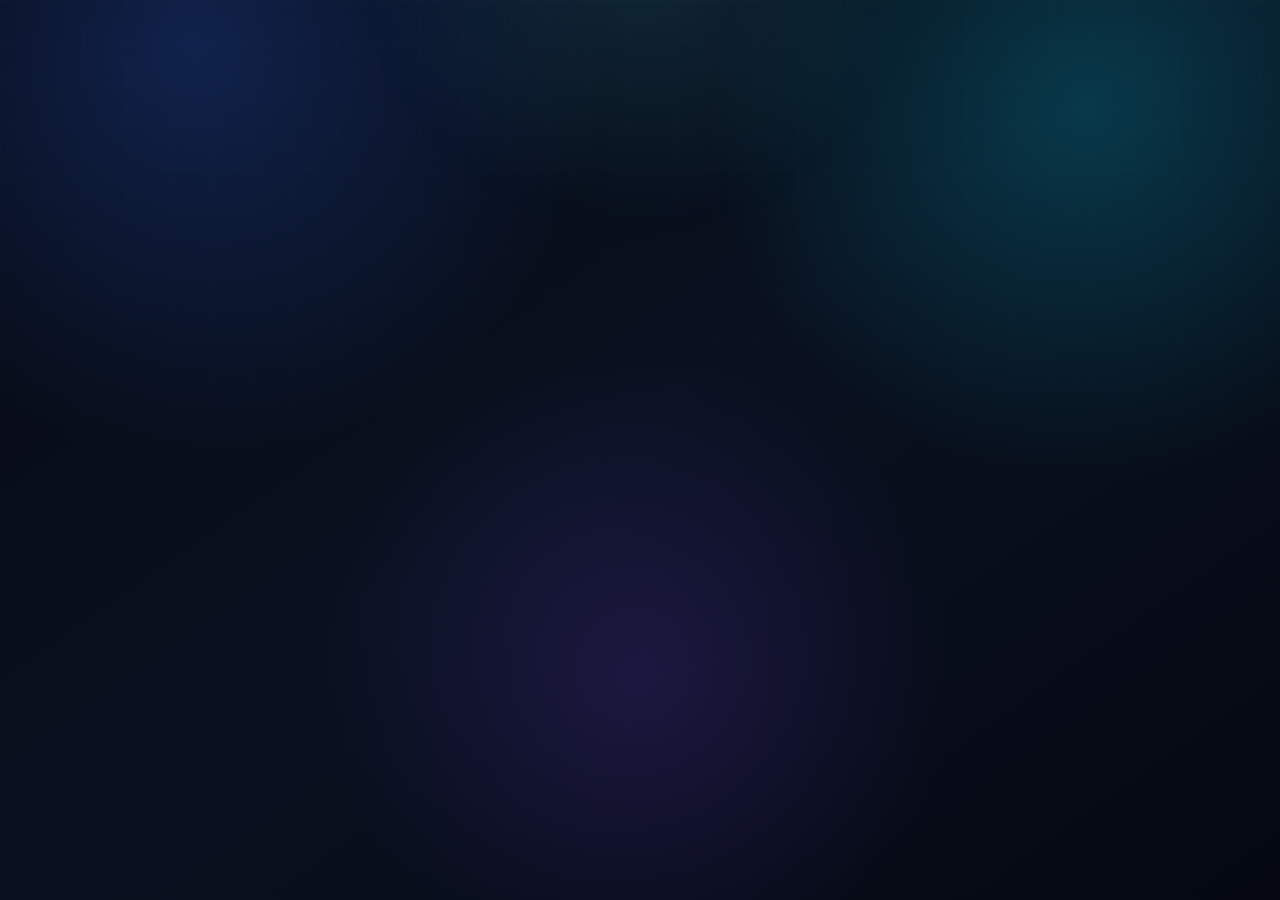
==== commit 3c83ea5e: "Update bg-remover.html" ====
--- a/bg-remover.html
+++ b/bg-remover.html
@@ -2,2255 +2,253 @@
 <html lang="en">
 <head>
 <meta charset="utf-8">
-<meta name="viewport" content="width=device-width,initial-scale=1,viewport-fit=cover">
+<meta name="viewport" content="width=device-width,initial-scale=1">
+<meta name="theme-color" content="#070b14">
 
 <title>Cut It Out! — AI Background Remover</title>
 
 <style>
 :root{
-  --bg:#050711;
-  --bg2:#090d1c;
-  --glass:rgba(13,18,38,.62);
-  --glass2:rgba(18,25,52,.72);
-  --line:rgba(150,190,255,.16);
-  --line2:rgba(255,255,255,.10);
-
-  --text:#f4f8ff;
-  --muted:#8d99b5;
-
-  --cyan:#45e7ff;
-  --cyan2:#16bde0;
-  --purple:#9d72ff;
-  --pink:#ef6cff;
-
-  --green:#52f5a0;
-  --red:#ff647c;
-
-  --shadow:0 24px 80px rgba(0,0,0,.45);
+--bg:#050810;
+--bg2:#09101d;
+--glass:rgba(14,20,34,.62);
+--glass2:rgba(18,27,45,.72);
+--line:rgba(120,170,255,.18);
+--line2:rgba(120,190,255,.32);
+--text:#f4f8ff;
+--muted:#8f9db3;
+--cyan:#4de7ff;
+--blue:#5c7cff;
+--violet:#9d6cff;
+--green:#38e98b;
+--danger:#ff637c;
+--shadow:0 25px 80px rgba(0,0,0,.48);
 }
 
 *{
-  box-sizing:border-box;
+box-sizing:border-box;
 }
 
 html{
-  min-height:100%;
-  background:var(--bg);
+scroll-behavior:smooth;
 }
 
 body{
-  margin:0;
-  min-height:100vh;
-
-  color:var(--text);
-
-  font-family:
-    Inter,
-    ui-sans-serif,
-    system-ui,
-    -apple-system,
-    BlinkMacSystemFont,
-    "Segoe UI",
-    sans-serif;
-
-  background:
-    radial-gradient(
-      900px 520px at 8% -8%,
-      rgba(69,231,255,.19),
-      transparent 65%
-    ),
-    radial-gradient(
-      760px 560px at 95% 4%,
-      rgba(157,114,255,.22),
-      transparent 64%
-    ),
-    radial-gradient(
-      700px 600px at 50% 100%,
-      rgba(239,108,255,.12),
-      transparent 68%
-    ),
-    linear-gradient(
-      135deg,
-      #050711 0%,
-      #080b18 48%,
-      #050611 100%
-    );
-
-  overflow-x:hidden;
-}
-
-body:before{
-  content:"";
-
-  position:fixed;
-  inset:0;
-
-  pointer-events:none;
-
-  opacity:.24;
-
-  background-image:
-    linear-gradient(
-      rgba(255,255,255,.025) 1px,
-      transparent 1px
-    ),
-    linear-gradient(
-      90deg,
-      rgba(255,255,255,.025) 1px,
-      transparent 1px
-    );
-
-  background-size:42px 42px;
-
-  mask-image:
-    linear-gradient(
-      to bottom,
-      black,
-      transparent 85%
-    );
-}
-
-body:after{
-  content:"";
-
-  position:fixed;
-
-  width:420px;
-  height:420px;
-
-  left:-160px;
-  top:42%;
-
-  border-radius:50%;
-
-  background:
-    rgba(69,231,255,.09);
-
-  filter:blur(80px);
-
-  pointer-events:none;
+margin:0;
+min-height:100vh;
+color:var(--text);
+font-family:
+Inter,
+ui-sans-serif,
+system-ui,
+-apple-system,
+BlinkMacSystemFont,
+"Segoe UI",
+sans-serif;
+background:
+radial-gradient(
+circle at 15% 5%,
+rgba(50,110,255,.24),
+transparent 30%
+),
+radial-gradient(
+circle at 85% 12%,
+rgba(0,229,255,.19),
+transparent 28%
+),
+radial-gradient(
+circle at 50% 75%,
+rgba(130,70,255,.16),
+transparent 34%
+),
+linear-gradient(
+145deg,
+#050810 0%,
+#091120 48%,
+#050812 100%
+);
+overflow-x:hidden;
+}
+
+body::before{
+content:"";
+position:fixed;
+inset:0;
+pointer-events:none;
+background:
+linear-gradient(
+rgba(255,255,255,.018) 1px,
+transparent 1px
+),
+linear-gradient(
+90deg,
+rgba(255,255,255,.018) 1px,
+transparent 1px
+);
+background-size:42px 42px;
+mask-image:linear-gradient(
+to bottom,
+rgba(0,0,0,.7),
+transparent 80%
+);
+}
+
+body::after{
+content:"";
+position:fixed;
+width:600px;
+height:600px;
+left:50%;
+top:-350px;
+transform:translateX(-50%);
+background:
+radial-gradient(
+circle,
+rgba(75,220,255,.14),
+transparent 65%
+);
+filter:blur(20px);
+pointer-events:none;
+}
+
+button,
+input{
+font:inherit;
+}
+
+button{
+-webkit-tap-highlight-color:transparent;
 }
 
 main{
-  width:min(
-    1220px,
-    calc(100% - 28px)
-  );
-
-  margin:auto;
-
-  padding:
-    30px
-    0
-    64px;
-
-  position:relative;
-  z-index:1;
+position:relative;
+z-index:1;
+width:min(1220px,calc(100% - 28px));
+margin:auto;
+padding:42px 0 70px;
 }
 
 .hero{
-  display:flex;
-
-  justify-content:space-between;
-  align-items:flex-end;
-
-  gap:22px;
-
-  margin-bottom:20px;
+text-align:center;
+margin-bottom:28px;
 }
 
 .eyebrow{
-  display:inline-flex;
-
-  align-items:center;
-
-  gap:8px;
-
-  padding:
-    7px
-    11px;
-
-  border:
-    1px solid
-    rgba(69,231,255,.20);
-
-  background:
-    rgba(69,231,255,.06);
-
-  border-radius:999px;
-
-  color:#9defff;
-
-  font-size:11px;
-  font-weight:900;
-
-  letter-spacing:1.4px;
-
-  text-transform:uppercase;
-
-  box-shadow:
-    0 0 28px
-    rgba(69,231,255,.06)
-    inset;
-}
-
-.eyebrow i{
-  width:7px;
-  height:7px;
-
-  border-radius:50%;
-
-  background:var(--green);
-
-  box-shadow:
-    0 0 12px
-    var(--green);
+display:inline-flex;
+align-items:center;
+gap:8px;
+padding:7px 12px;
+border:1px solid var(--line2);
+border-radius:999px;
+background:rgba(10,18,32,.6);
+box-shadow:
+0 0 25px rgba(77,231,255,.07),
+inset 0 1px rgba(255,255,255,.06);
+color:#b8dfff;
+font-size:11px;
+font-weight:800;
+letter-spacing:1.5px;
+text-transform:uppercase;
+}
+
+.eyebrow-dot{
+width:7px;
+height:7px;
+border-radius:50%;
+background:var(--green);
+box-shadow:0 0 12px var(--green);
 }
 
 h1{
-  margin:
-    13px
-    0
-    9px;
-
-  font-size:
-    clamp(
-      38px,
-      7vw,
-      68px
-    );
-
-  line-height:.94;
-
-  letter-spacing:-3px;
-
-  font-weight:950;
-}
-
-h1 .accent{
-  background:
-    linear-gradient(
-      90deg,
-      var(--cyan),
-      #a9f7ff 38%,
-      var(--purple) 80%
-    );
-
-  -webkit-background-clip:text;
-  background-clip:text;
-
-  color:transparent;
-
-  text-shadow:
-    0 0 40px
-    rgba(69,231,255,.12);
+margin:17px 0 10px;
+font-size:clamp(42px,7vw,76px);
+line-height:.92;
+font-weight:950;
+letter-spacing:-4px;
+}
+
+h1 span{
+background:
+linear-gradient(
+110deg,
+var(--cyan),
+#83c8ff 35%,
+var(--violet)
+);
+-webkit-background-clip:text;
+background-clip:text;
+color:transparent;
+text-shadow:
+0 0 40px rgba(77,231,255,.12);
 }
 
 .subtitle{
-  margin:0;
-
-  max-width:690px;
-
-  color:#aab5cf;
-
-  line-height:1.55;
-
-  font-size:15px;
-}
-
-.system-pill{
-  min-width:210px;
-
-  padding:
-    13px
-    15px;
-
-  border:
-    1px solid
-    var(--line);
-
-  background:
-    rgba(12,17,35,.56);
-
-  backdrop-filter:blur(18px);
-  -webkit-backdrop-filter:blur(18px);
-
-  border-radius:16px;
-
-  box-shadow:var(--shadow);
-}
-
-.system-pill .top{
-  display:flex;
-
-  align-items:center;
-
-  gap:8px;
-
-  color:#dbe7ff;
-
-  font-weight:850;
-
-  font-size:12px;
-}
-
-.system-pill .dot{
-  width:8px;
-  height:8px;
-
-  border-radius:50%;
-
-  background:var(--green);
-
-  box-shadow:
-    0 0 14px
-    var(--green);
-}
-
-.system-pill small{
-  display:block;
-
-  color:var(--muted);
-
-  margin-top:5px;
-
-  font-size:11px;
+max-width:650px;
+margin:0 auto;
+color:#aab7ca;
+font-size:15px;
+line-height:1.65;
+}
+
+.badges{
+display:flex;
+justify-content:center;
+gap:8px;
+flex-wrap:wrap;
+margin-top:17px;
+}
+
+.badge{
+padding:7px 11px;
+border:1px solid var(--line);
+border-radius:999px;
+background:rgba(12,19,32,.62);
+color:#aebbd0;
+font-size:11px;
+backdrop-filter:blur(16px);
+-webkit-backdrop-filter:blur(16px);
+}
+
+.badge b{
+color:#dcecff;
 }
 
 .glass{
-  border:
-    1px solid
-    var(--line);
-
-  background:
-    linear-gradient(
-      145deg,
-      rgba(18,25,52,.72),
-      rgba(7,11,25,.64)
-    );
-
-  backdrop-filter:blur(22px);
-  -webkit-backdrop-filter:blur(22px);
-
-  box-shadow:
-    var(--shadow),
-    inset 0 1px
-    rgba(255,255,255,.035);
-
-  border-radius:24px;
-}
-
-.import-card{
-  padding:16px;
+background:
+linear-gradient(
+145deg,
+rgba(20,30,50,.72),
+rgba(8,14,25,.62)
+);
+border:1px solid var(--line);
+border-radius:24px;
+box-shadow:var(--shadow);
+backdrop-filter:blur(24px);
+-webkit-backdrop-filter:blur(24px);
+}
+
+.main-card{
+padding:18px;
 }
 
 .drop{
-  min-height:235px;
-
-  border:
-    1px dashed
-    rgba(111,224,255,.30);
-
-  border-radius:19px;
-
-  display:flex;
-
-  flex-direction:column;
-
-  align-items:center;
-
-  justify-content:center;
-
-  text-align:center;
-
-  cursor:pointer;
-
-  position:relative;
-
-  overflow:hidden;
-
-  background:
-    radial-gradient(
-      circle at 50% 0%,
-      rgba(69,231,255,.09),
-      transparent 55%
-    ),
-    rgba(4,8,20,.34);
-
-  transition:.2s ease;
-}
-
-.drop:before,
-.drop:after{
-  content:"";
-
-  position:absolute;
-
-  pointer-events:none;
-
-  border-radius:50%;
-
-  filter:blur(24px);
-}
-
-.drop:before{
-  width:120px;
-  height:120px;
-
-  background:
-    rgba(69,231,255,.08);
-
-  left:15%;
-  bottom:-75px;
-}
-
-.drop:after{
-  width:150px;
-  height:150px;
-
-  background:
-    rgba(157,114,255,.08);
-
-  right:10%;
-  top:-100px;
-}
-
-.drop:hover,
-.drop.drag{
-  border-color:
-    rgba(69,231,255,.85);
-
-  background:
-    radial-gradient(
-      circle at 50% 0%,
-      rgba(69,231,255,.15),
-      transparent 60%
-    ),
-    rgba(7,13,29,.55);
-
-  box-shadow:
-    0 0 0 1px
-    rgba(69,231,255,.10),
-
-    0 0 45px
-    rgba(69,231,255,.09)
-    inset;
-
-  transform:
-    translateY(-1px);
-}
-
-.drop-icon{
-  width:64px;
-  height:64px;
-
-  display:grid;
-
-  place-items:center;
-
-  border:
-    1px solid
-    rgba(69,231,255,.28);
-
-  background:
-    rgba(69,231,255,.07);
-
-  color:var(--cyan);
-
-  font-size:30px;
-
-  box-shadow:
-    0 0 30px
-    rgba(69,231,255,.10);
-
-  margin-bottom:13px;
-
-  border-radius:18px;
-}
-
-.drop-title{
-  font-size:19px;
-
-  font-weight:900;
-
-  letter-spacing:-.3px;
-}
-
-.drop-sub{
-  font-size:13px;
-
-  color:var(--muted);
-
-  margin-top:6px;
-}
-
-.count{
-  margin-top:15px;
-
-  display:inline-flex;
-
-  align-items:center;
-
-  gap:8px;
-
-  padding:
-    8px
-    12px;
-
-  border:
-    1px solid
-    var(--line);
-
-  background:
-    rgba(255,255,255,.035);
-
-  border-radius:999px;
-
-  color:#aebbd5;
-
-  font-size:12px;
-}
-
-.count strong{
-  color:var(--green);
-}
-
-input[type=file]{
-  display:none;
-}
-
-.workspace{
-  display:grid;
-
-  grid-template-columns:
-    350px
-    minmax(0,1fr);
-
-  gap:16px;
-
-  margin-top:16px;
-}
-
-.panel{
-  padding:17px;
-
-  border:
-    1px solid
-    var(--line2);
-
-  background:
-    rgba(5,9,22,.45);
-
-  border-radius:20px;
-}
-
-.panel-title{
-  display:flex;
-
-  align-items:center;
-
-  justify-content:space-between;
-
-  gap:10px;
-
-  margin-bottom:16px;
-}
-
-.panel-title h2{
-  margin:0;
-
-  font-size:14px;
-
-  letter-spacing:.3px;
-
-  font-weight:900;
-}
-
-.panel-title span{
-  font-size:10px;
-
-  color:#71809d;
-
-  text-transform:uppercase;
-
-  letter-spacing:1.1px;
-}
-
-.setting{
-  margin-bottom:19px;
-}
-
-.setting:last-child{
-  margin-bottom:0;
-}
-
-.setting-head{
-  display:flex;
-
-  align-items:center;
-
-  justify-content:space-between;
-
-  gap:10px;
-
-  margin-bottom:9px;
-}
-
-.setting-name{
-  font-size:13px;
-
-  font-weight:800;
-
-  color:#e8efff;
-}
-
-.value{
-  min-width:48px;
-
-  text-align:center;
-
-  padding:
-    5px
-    9px;
-
-  border-radius:8px;
-
-  border:
-    1px solid
-    rgba(69,231,255,.16);
-
-  background:
-    rgba(69,231,255,.05);
-
-  color:#a9f4ff;
-
-  font-weight:900;
-
-  font-size:11px;
-}
-
-.help{
-  display:inline-flex;
-
-  align-items:center;
-
-  justify-content:center;
-
-  width:16px;
-  height:16px;
-
-  border-radius:50%;
-
-  border:
-    1px solid
-    #ffffff1c;
-
-  color:#71809b;
-
-  font-size:10px;
-
-  margin-left:4px;
-
-  cursor:help;
-}
-
-.mode-grid{
-  display:grid;
-
-  grid-template-columns:
-    1fr
-    1fr;
-
-  gap:8px;
-}
-
-.mode-btn{
-  border:
-    1px solid
-    var(--line2);
-
-  background:
-    rgba(255,255,255,.035);
-
-  color:#c9d4ea;
-
-  border-radius:13px;
-
-  padding:11px;
-
-  text-align:left;
-
-  cursor:pointer;
-
-  transition:.16s;
-}
-
-.mode-btn:hover{
-  border-color:
-    rgba(69,231,255,.35);
-
-  background:
-    rgba(69,231,255,.045);
-}
-
-.mode-btn.active{
-  border-color:
-    rgba(69,231,255,.65);
-
-  background:
-    linear-gradient(
-      145deg,
-      rgba(69,231,255,.12),
-      rgba(157,114,255,.07)
-    );
-
-  box-shadow:
-    0 0 0 1px
-    rgba(69,231,255,.08)
-    inset,
-
-    0 0 24px
-    rgba(69,231,255,.07);
-
-  color:#f1fbff;
-}
-
-.mode-btn b{
-  display:block;
-
-  font-size:12px;
-}
-
-.mode-btn small{
-  display:block;
-
-  color:#74819a;
-
-  font-size:10px;
-
-  line-height:1.35;
-
-  margin-top:4px;
-}
-
-.mode-btn.active small{
-  color:#93a9c8;
-}
-
-.range-wrap{
-  padding:3px 0;
-}
-
-input[type=range]{
-  --fill:0%;
-
-  width:100%;
-
-  height:7px;
-
-  appearance:none;
-  -webkit-appearance:none;
-
-  background:
-    linear-gradient(
-      90deg,
-      var(--cyan) 0%,
-      var(--purple) var(--fill),
-      rgba(255,255,255,.09) var(--fill),
-      rgba(255,255,255,.09) 100%
-    );
-
-  border-radius:99px;
-
-  outline:none;
-
-  cursor:pointer;
-
-  box-shadow:
-    0 0 13px
-    rgba(69,231,255,.08);
-}
-
-input[type=range]::-webkit-slider-runnable-track{
-  height:7px;
-
-  background:transparent;
-
-  border-radius:99px;
-}
-
-input[type=range]::-webkit-slider-thumb{
-  appearance:none;
-  -webkit-appearance:none;
-
-  width:19px;
-  height:19px;
-
-  margin-top:-6px;
-
-  border-radius:50%;
-
-  background:#d9fbff;
-
-  border:
-    3px solid
-    #10182d;
-
-  box-shadow:
-    0 0 0 1px
-    var(--cyan),
-
-    0 0 16px
-    rgba(69,231,255,.65);
-}
-
-input[type=range]::-moz-range-track{
-  height:7px;
-
-  background:
-    rgba(255,255,255,.09);
-
-  border-radius:99px;
-}
-
-input[type=range]::-moz-range-progress{
-  height:7px;
-
-  background:
-    linear-gradient(
-      90deg,
-      var(--cyan),
-      var(--purple)
-    );
-
-  border-radius:99px;
-}
-
-input[type=range]::-moz-range-thumb{
-  width:15px;
-  height:15px;
-
-  border-radius:50%;
-
-  background:#d9fbff;
-
-  border:
-    3px solid
-    #10182d;
-
-  box-shadow:
-    0 0 0 1px
-    var(--cyan),
-
-    0 0 16px
-    rgba(69,231,255,.65);
-}
-
-.desc{
-  color:#71809b;
-
-  font-size:11px;
-
-  line-height:1.45;
-
-  margin-top:7px;
-}
-
-.switch-row{
-  display:flex;
-
-  align-items:center;
-
-  justify-content:space-between;
-
-  gap:12px;
-
-  padding:12px;
-
-  border:
-    1px solid
-    var(--line2);
-
-  border-radius:13px;
-
-  background:
-    rgba(255,255,255,.025);
-}
-
-.switch-text{
-  font-size:12px;
-
-  font-weight:800;
-
-  color:#dce7fb;
-}
-
-.switch-text small{
-  display:block;
-
-  color:#71809b;
-
-  font-size:10px;
-
-  font-weight:500;
-
-  margin-top:3px;
-
-  line-height:1.35;
-}
-
-.switch{
-  width:46px;
-  height:25px;
-
-  position:relative;
-
-  flex:none;
-}
-
-.switch input{
-  display:none;
-}
-
-.switch-slider{
-  position:absolute;
-
-  inset:0;
-
-  border-radius:99px;
-
-  background:#20283c;
-
-  border:
-    1px solid
-    #ffffff10;
-
-  cursor:pointer;
-
-  transition:.2s;
-}
-
-.switch-slider:before{
-  content:"";
-
-  position:absolute;
-
-  width:17px;
-  height:17px;
-
-  left:3px;
-  top:3px;
-
-  border-radius:50%;
-
-  background:#68738b;
-
-  transition:.2s;
-}
-
-.switch input:checked+.switch-slider{
-  background:
-    rgba(69,231,255,.14);
-
-  border-color:
-    rgba(69,231,255,.42);
-
-  box-shadow:
-    0 0 18px
-    rgba(69,231,255,.14)
-    inset;
-}
-
-.switch input:checked+.switch-slider:before{
-  transform:
-    translateX(21px);
-
-  background:
-    var(--cyan);
-
-  box-shadow:
-    0 0 13px
-    var(--cyan);
-}
-
-.btn{
-  border:
-    1px solid
-    transparent;
-
-  border-radius:13px;
-
-  min-height:43px;
-
-  padding:
-    11px
-    16px;
-
-  font-size:12px;
-
-  font-weight:900;
-
-  cursor:pointer;
-
-  transition:.16s;
-}
-
-.btn:disabled{
-  opacity:.38;
-
-  cursor:not-allowed;
-
-  transform:none!important;
-}
-
-.btn-secondary{
-  color:#dce7fb;
-
-  background:
-    rgba(255,255,255,.035);
-
-  border-color:
-    var(--line2);
-}
-
-.btn-secondary:hover:not(:disabled){
-  background:
-    rgba(255,255,255,.07);
-
-  border-color:
-    rgba(255,255,255,.18);
-
-  transform:
-    translateY(-1px);
-}
-
-.btn-primary{
-  color:#031016;
-
-  background:
-    linear-gradient(
-      100deg,
-      #55eeff,
-      #a1f7ff
-    );
-
-  box-shadow:
-    0 0 25px
-    rgba(69,231,255,.15);
-}
-
-.btn-primary:hover:not(:disabled){
-  transform:
-    translateY(-1px);
-
-  box-shadow:
-    0 0 32px
-    rgba(69,231,255,.25);
-}
-
-.btn-reset{
-  width:100%;
-
-  margin-top:16px;
-}.previewbox{
-  padding:17px;
-}
-
-.preview-head{
-  display:flex;
-
-  justify-content:space-between;
-
-  align-items:center;
-
-  gap:10px;
-
-  margin-bottom:13px;
-}
-
-.preview-head h2{
-  margin:0;
-
-  font-size:14px;
-
-  font-weight:900;
-}
-
-.preview-state{
-  color:#71809b;
-
-  font-size:10px;
-
-  text-transform:uppercase;
-
-  letter-spacing:1px;
-}
-
-.previews{
-  display:grid;
-
-  grid-template-columns:
-    1fr
-    1fr;
-
-  gap:11px;
-}
-
-.pane-label{
-  display:flex;
-
-  align-items:center;
-
-  justify-content:space-between;
-
-  color:#8795af;
-
-  font-size:10px;
-
-  text-transform:uppercase;
-
-  letter-spacing:1px;
-
-  margin:
-    0
-    0
-    7px
-    2px;
-}
-
-.frame{
-  height:340px;
-
-  border:
-    1px solid
-    var(--line2);
-
-  border-radius:15px;
-
-  display:flex;
-
-  align-items:center;
-
-  justify-content:center;
-
-  overflow:hidden;
-
-  position:relative;
-
-  background:
-    linear-gradient(
-      45deg,
-      rgba(255,255,255,.045) 25%,
-      transparent 25%
-    )
-    0 0/22px 22px,
-
-    linear-gradient(
-      -45deg,
-      rgba(255,255,255,.045) 25%,
-      transparent 25%
-    )
-    0 11px/22px 22px,
-
-    linear-gradient(
-      45deg,
-      transparent 75%,
-      rgba(255,255,255,.045) 75%
-    )
-    11px -11px/22px 22px,
-
-    linear-gradient(
-      -45deg,
-      transparent 75%,
-      rgba(255,255,255,.045) 75%
-    )
-    -11px 0/22px 22px,
-
-    #080d1a;
-}
-
-.frame:after{
-  content:"";
-
-  position:absolute;
-
-  inset:0;
-
-  pointer-events:none;
-
-  border:
-    1px solid
-    rgba(69,231,255,.04);
-
-  border-radius:15px;
-}
-
-.frame img{
-  max-width:100%;
-  max-height:100%;
-
-  object-fit:contain;
-
-  display:block;
-
-  position:relative;
-
-  z-index:1;
-}
-
-.empty-preview{
-  padding:24px;
-
-  color:#56627a;
-
-  font-size:12px;
-
-  text-align:center;
-
-  line-height:1.5;
-}
-
-.processing-overlay{
-  position:absolute;
-
-  inset:0;
-
-  z-index:3;
-
-  display:none;
-
-  align-items:center;
-
-  justify-content:center;
-
-  background:
-    rgba(4,8,20,.62);
-
-  backdrop-filter:blur(5px);
-}
-
-.processing-overlay.show{
-  display:flex;
-}
-
-.spinner{
-  width:34px;
-  height:34px;
-
-  border-radius:50%;
-
-  border:
-    3px solid
-    rgba(255,255,255,.10);
-
-  border-top-color:
-    var(--cyan);
-
-  border-right-color:
-    var(--purple);
-
-  animation:
-    spin .8s linear infinite;
-
-  box-shadow:
-    0 0 25px
-    rgba(69,231,255,.20);
-}
-
-@keyframes spin{
-  to{
-    transform:rotate(360deg);
-  }
-}
-
-.actions{
-  display:flex;
-
-  justify-content:center;
-
-  gap:9px;
-
-  flex-wrap:wrap;
-
-  margin-top:15px;
-}
-
-.progress-card{
-  margin-top:16px;
-
-  padding:16px;
-
-  display:none;
-}
-
-.progress-top{
-  display:flex;
-
-  justify-content:space-between;
-
-  gap:12px;
-
-  font-size:12px;
-
-  color:#b9c7df;
-
-  margin-bottom:8px;
-}
-
-.percent{
-  color:#9df4ff;
-
-  font-weight:900;
-}
-
-.track{
-  height:9px;
-
-  border-radius:99px;
-
-  overflow:hidden;
-
-  background:
-    rgba(255,255,255,.07);
-
-  border:
-    1px solid
-    rgba(255,255,255,.05);
-}
-
-.bar{
-  height:100%;
-
-  width:0;
-
-  border-radius:99px;
-
-  background:
-    linear-gradient(
-      90deg,
-      var(--cyan),
-      var(--purple),
-      var(--pink)
-    );
-
-  box-shadow:
-    0 0 18px
-    rgba(69,231,255,.45);
-
-  transition:
-    width .16s;
-}
-
-.status{
-  margin-top:8px;
-
-  color:#71809b;
-
-  font-size:11px;
-
-  white-space:nowrap;
-
-  overflow:hidden;
-
-  text-overflow:ellipsis;
-}
-
-.results{
-  display:grid;
-
-  grid-template-columns:
-    repeat(
-      auto-fill,
-      minmax(190px,1fr)
-    );
-
-  gap:12px;
-
-  margin-top:16px;
-}
-
-.result{
-  border:
-    1px solid
-    var(--line);
-
-  background:
-    rgba(10,15,31,.68);
-
-  border-radius:17px;
-
-  overflow:hidden;
-
-  position:relative;
-
-  box-shadow:
-    0 15px 40px
-    rgba(0,0,0,.25);
-}
-
-.result img{
-  width:100%;
-
-  height:165px;
-
-  object-fit:contain;
-
-  display:block;
-
-  background:
-    linear-gradient(
-      45deg,
-      rgba(255,255,255,.04) 25%,
-      transparent 25%
-    )
-    0 0/18px 18px,
-
-    linear-gradient(
-      -45deg,
-      rgba(255,255,255,.04) 25%,
-      transparent 25%
-    )
-    0 9px/18px 18px,
-
-    linear-gradient(
-      45deg,
-      transparent 75%,
-      rgba(255,255,255,.04) 75%
-    )
-    9px -9px/18px 18px,
-
-    linear-gradient(
-      -45deg,
-      transparent 75%,
-      rgba(255,255,255,.04) 75%
-    )
-    -9px 0/18px 18px,
-
-    #080d18;
-}
-
-.result-body{
-  padding:10px;
-}
-
-.result-name{
-  font-size:11px;
-
-  color:#c6d1e6;
-
-  white-space:nowrap;
-
-  overflow:hidden;
-
-  text-overflow:ellipsis;
-}
-
-.result-size{
-  font-size:10px;
-
-  color:#65728a;
-
-  margin-top:4px;
-}
-
-.done{
-  position:absolute;
-
-  top:8px;
-  left:8px;
-
-  padding:
-    4px
-    7px;
-
-  border-radius:999px;
-
-  background:
-    rgba(24,168,102,.86);
-
-  color:#eafff5;
-
-  font-size:8px;
-
-  font-weight:950;
-
-  letter-spacing:.7px;
-
-  border:
-    1px solid
-    rgba(82,245,160,.3);
-}
-
-.download-one{
-  position:absolute;
-
-  right:8px;
-  top:8px;
-
-  width:30px;
-  height:30px;
-
-  padding:0;
-
-  border-radius:9px;
-
-  color:#dffaff;
-
-  background:
-    rgba(5,10,22,.78);
-
-  border:
-    1px solid
-    rgba(69,231,255,.18);
-
-  cursor:pointer;
-}
-
-.download-one:hover{
-  background:
-    rgba(69,231,255,.12);
-
-  border-color:
-    rgba(69,231,255,.5);
-}
-
-.pagination{
-  display:flex;
-
-  align-items:center;
-
-  justify-content:center;
-
-  gap:6px;
-
-  flex-wrap:wrap;
-
-  margin-top:16px;
-}
-
-.page-btn{
-  min-width:37px;
-
-  padding:
-    9px
-    11px;
-
-  border-radius:10px;
-
-  color:#bfcce3;
-
-  background:
-    rgba(255,255,255,.035);
-
-  border:
-    1px solid
-    var(--line2);
-
-  cursor:pointer;
-
-  font-weight:800;
-
-  font-size:11px;
-}
-
-.page-btn:hover:not(:disabled){
-  border-color:
-    rgba(69,231,255,.3);
-}
-
-.page-btn.active{
-  color:#041117;
-
-  background:
-    var(--cyan);
-
-  border-color:
-    var(--cyan);
-
-  box-shadow:
-    0 0 17px
-    rgba(69,231,255,.2);
-}
-
-.page-btn:disabled{
-  opacity:.35;
-
-  cursor:not-allowed;
-}
-
-.page-info{
-  font-size:10px;
-
-  color:#68758d;
-
-  margin:
-    0
-    6px;
-}
-
-.note{
-  margin-top:14px;
-
-  text-align:center;
-
-  color:#56627a;
-
-  font-size:10px;
-
-  line-height:1.5;
-}
-
-.toast{
-  position:fixed;
-
-  left:50%;
-  bottom:22px;
-
-  z-index:20;
-
-  transform:
-    translate(
-      -50%,
-      20px
-    );
-
-  opacity:0;
-
-  pointer-events:none;
-
-  padding:
-    11px
-    15px;
-
-  border-radius:12px;
-
-  border:
-    1px solid
-    rgba(69,231,255,.24);
-
-  background:
-    rgba(7,12,27,.90);
-
-  backdrop-filter:blur(18px);
-
-  color:#dceeff;
-
-  font-size:12px;
-
-  font-weight:800;
-
-  box-shadow:
-    0 18px 50px
-    rgba(0,0,0,.4),
-
-    0 0 28px
-    rgba(69,231,255,.08);
-
-  transition:.22s;
-}
-
-.toast.show{
-  opacity:1;
-
-  transform:
-    translate(
-      -50%,
-      0
-    );
-}
-
-.toast.error{
-  border-color:
-    rgba(255,100,124,.4);
-
-  color:#ffd8df;
-}
-
-.locked{
-  opacity:.58;
-
-  pointer-events:none;
-}
-
-@media(max-width:850px){
-
-  .hero{
-    align-items:flex-start;
-
-    flex-direction:column;
-  }
-
-  .system-pill{
-    width:100%;
-  }
-
-  .workspace{
-    grid-template-columns:1fr;
-  }
-
-}
-
-@media(max-width:620px){
-
-  main{
-    width:
-      min(
-        100% - 16px,
-        1220px
-      );
-
-    padding-top:18px;
-  }
-
-  h1{
-    letter-spacing:-2px;
-  }
-
-  .import-card{
-    padding:10px;
-  }
-
-  .drop{
-    min-height:210px;
-  }
-
-  .mode-grid{
-    grid-template-columns:
-      1fr
-      1fr;
-  }
-
-  .previews{
-    grid-template-columns:1fr;
-  }
-
-  .frame{
-    height:270px;
-  }
-
-  .actions .btn{
-    width:100%;
-  }
-
-}
-
-@media(max-width:430px){
-
-  .mode-grid{
-    grid-template-columns:1fr;
-  }
-
-}
-</style>
-</head>
-
-<body>
-
-<main>
-
-<header class="hero">
-
-  <div>
-
-    <div class="eyebrow">
-      <i></i>
-      Local AI processing
-    </div>
-
-    <h1>
-      Cut It
-      <span class="accent">Out!</span>
-    </h1>
-
-    <p class="subtitle">
-      A futuristic, browser-based background remover.
-      Your images stay on your device while the AI isolates
-      the subject.
-    </p>
-
-  </div>
-
-  <div class="system-pill">
-
-    <div class="top">
-      <span class="dot"></span>
-
-      <span id="systemState">
-        SYSTEM READY
-      </span>
-    </div>
-
-    <small id="systemDetail">
-      Waiting for an image
-    </small>
-
-  </div>
-
-</header>
-
-
-<section class="glass import-card">
-
-  <div class="drop" id="drop">
-
-    <div class="drop-icon">
-      ⌁
-    </div>
-
-    <div class="drop-title">
-      Import your image matrix
-    </div>
-
-    <div class="drop-sub">
-      Click here or drag & drop PNG, JPG, WEBP and other image files
-    </div>
-
-    <div class="count" id="count">
-      ◉
-      <strong>0</strong>
-      images loaded
-    </div>
-
-    <input
-      id="files"
-      type="file"
-      accept="image/*"
-      multiple
-    >
-
-  </div>
-
-
-  <div class="workspace">
-
-
-    <section class="panel" id="settings">
-
-      <div class="panel-title">
-
-        <h2>
-          CONTROL CORE
-        </h2>
-
-        <span>
-          v2.0
-        </span>
-
-      </div>
-
-
-      <div class="setting">
-
-        <div class="setting-head">
-
-          <span class="setting-name">
-
-            Removal Mode
-
-            <span
-              class="help"
-              title="Normal preserves more uncertain edge pixels. Aggressive pushes the segmentation harder."
-            >
-              ?
-            </span>
-
-          </span>
-
-        </div>
-
-
-        <div class="mode-grid">
-
-          <button
-            type="button"
-            class="mode-btn active"
-            id="modeNormal"
-          >
-
-            <b>
-              STANDARD
-            </b>
-
-            <small>
-              Balanced subject isolation.
-            </small>
-
-          </button>
-
-
-          <button
-            type="button"
-            class="mode-btn"
-            id="modeAggressive"
-          >
-
-            <b>
-              AGGRESSIVE
-            </b>
-
-            <small>
-              Stronger difficult-background cleanup.
-            </small>
-
-          </button>
-
-        </div>
-
-      </div>
-
-
-      <div class="setting">
-
-        <div class="setting-head">
-
-          <span class="setting-name">
-
-            Tolerance
-
-            <span
-              class="help"
-              title="Controls how much low-confidence mask information is discarded."
-            >
-              ?
-            </span>
-
-          </span>
-
-          <span
-            class="value"
-            id="tolVal"
-          >
-            18
-          </span>
-
-        </div>
-
-
-        <div class="range-wrap">
-
-          <input
-            id="tol"
-            type="range"
-            min="1"
-            max="100"
-            value="18"
-          >
-
-        </div>
-
-
-        <div class="desc">
-          Higher values remove more uncertain pixels.
-        </div>
-
-      </div>
-
-
-      <div class="setting">
-
-        <div class="setting-head">
-
-          <span class="setting-name">
-
-            Safety Margin
-
-            <span
-              class="help"
-              title="Keeps a tiny amount of uncertain edge information instead of making a hard cut."
-            >
-              ?
-            </span>
-
-          </span>
-
-          <span
-            class="value"
-            id="padVal"
-          >
-            2 px
-          </span>
-
-        </div>
-
-
-        <div class="range-wrap">
-
-          <input
-            id="pad"
-            type="range"
-            min="0"
-            max="20"
-            value="2"
-          >
-
-        </div>
-
-
-        <div class="desc">
-          Protects uncertain pixels around subject boundaries.
-        </div>
-
-      </div>
-
-
-      <div class="setting">
-
-        <div class="setting-head">
-
-          <span class="setting-name">
-            Self Improvement
-          </span>
-
-        </div>
-
-
-        <div class="switch-row">
-
-          <div class="switch-text">
-
-            Edge Refinement
-
-            <small>
-              Runs a lightweight local cleanup pass after AI segmentation.
-            </small>
-
-          </div>
-
-
-          <label class="switch">
-
-            <input
-              type="checkbox"
-              id="selfImprove"
-              checked
-            >
-
-            <span class="switch-slider"></span>
-
-          </label>
-
-        </div>
-
-      </div>
-
-
-      <button
-        type="button"
-        class="btn btn-secondary btn-reset"
-        id="reset"
-      >
-        ↻ Reset controls
-      </button>
-
-    </section>
-
-
-    <section class="panel previewbox">
-
-      <div class="preview-head">
-
-        <h2>
-          VISUAL FEED
-        </h2>
-
-        <span
-          class="preview-state"
-          id="previewState"
-        >
-          NO SIGNAL
-        </span>
-
-      </div>
-
-
-      <div class="previews">
-
-
-        <div class="pane">
-
-          <div class="pane-label">
-
-            <span>
-              Input
-            </span>
-
-            <span>
-              ORIGINAL
-            </span>
-
-          </div>
-
-
-          <div
-            class="frame"
-            id="originalFrame"
-          >
-
-            <div class="empty-preview">
-              Load an image to establish the visual feed.
-            </div>
-
-            <img
-              id="origPreview"
-              style="display:none"
-              alt="Original preview"
-            >
-
-          </div>
-
-        </div>
-
-
-        <div class="pane">
-
-          <div class="pane-label">
-
-            <span>
-              Output
-            </span>
-
-            <span>
-              TRANSPARENT
-            </span>
-
-          </div>
-
-
-          <div
-            class="frame"
-            id="resultFrame"
-          >
-
-            <div class="empty-preview">
-              The transparent result will appear here.
-            </div>
-
-            <img
-              id="resultPreview"
-              style="display:none"
-              alt="Background removed preview"
-            >
-
-            <div
-              class="processing-overlay"
-              id="previewOverlay"
-            >
-
-              <div class="spinner"></div>
-
-            </div>
-
-          </div>
-
-        </div>
-
-      </div>
-
-    </section>
-
-  </div>
-
-
-  <div class="actions">
-
-    <button
-      type="button"
-      class="btn btn-secondary"
-      id="clean"
-    >
-      ✦ Remove Background
-    </button>
-
-
-    <button
-      type="button"
-      class="btn btn-primary"
-      id="downloadAll"
-      disabled
-    >
-      ⇩ Download All (.ZIP)
-    </button>
-
-  </div>
-
-
-  <div class="note">
-
-    Local processing • Original dimensions preserved •
-    AI model is downloaded once and then cached by your browser.
-
-  </div>
-
-</section>
-
-
-<section
-  class="glass progress-card"
-  id="progressCard"
->
-
-  <div class="progress-top">
-
-    <span id="progressText">
-      Preparing AI engine…
-    </span>
-
-    <span
-      class="percent"
-      id="percent"
-    >
-      0%
-    </span>
-
-  </div>
-
-
-  <div class="track">
-
-    <div
-      class="bar"
-      id="bar"
-    ></div>
-
-  </div>
-
-
-  <div
-    class="status"
-    id="status"
-  >
-    Stand by.
-  </div>
-
-</section>
-
-
-<div
-  class="results"
-  id="results"
-></div>
-
-
-<div
-  class="pagination"
-  id="pagination"
-></div>
-
-</main>
-
-
-<div
-  class="toast"
-  id="toast"
-></div><script type="module">
-
-const $ = id =>
-  document.getElementById(id);
-
-
-/* =========================
-   DOM REFERENCES
-========================= */
+position:relative;
+min-height:235px;
+display:flex;
+flex-direction:column;
+justify-content:center;
+align-items:center;
+text-align:center;
+border:1px dashed rgba(90,180,255,.28);
+border-radius:19px;
+cursor:pointer;
+overflow:hidden;
+transition:
+transform .2s ease,
+border-color .2s ease,<script>
+"use strict";
+
+const $ = id => document.getElementById(id);
 
 const filesEl = $("files");
 const drop = $("drop");
@@ -2258,1976 +256,2530 @@
 
 const settings = $("settings");
 
-const modeNormal =
-  $("modeNormal");
-
-const modeAggressive =
-  $("modeAggressive");
-
-const tolEl =
-  $("tol");
-
-const padEl =
-  $("pad");
-
-const tolVal =
-  $("tolVal");
-
-const padVal =
-  $("padVal");
-
-const selfImprove =
-  $("selfImprove");
-
-const resetBtn =
-  $("reset");
-
-const origPreview =
-  $("origPreview");
-
-const resultPreview =
-  $("resultPreview");
-
-const originalFrame =
-  $("originalFrame");
-
-const resultFrame =
-  $("resultFrame");
-
-const previewOverlay =
-  $("previewOverlay");
-
-const previewState =
-  $("previewState");
-
-const cleanBtn =
-  $("clean");
-
-const downloadAll =
-  $("downloadAll");
-
-const progressCard =
-  $("progressCard");
-
-const progressText =
-  $("progressText");
-
-const percent =
-  $("percent");
-
-const bar =
-  $("bar");
-
-const status =
-  $("status");
-
-const results =
-  $("results");
-
-const pagination =
-  $("pagination");
-
-const toast =
-  $("toast");
-
-const systemState =
-  $("systemState");
-
-const systemDetail =
-  $("systemDetail");
-
-
-/* =========================
-   STATE
-========================= */
+const modeNormal = $("modeNormal");
+const modeAggressive = $("modeAggressive");
+
+const tolEl = $("tol");
+const padEl = $("pad");
+
+const tolVal = $("tolVal");
+const padVal = $("padVal");
+
+const selfImprove = $("selfImprove");
+const resetBtn = $("reset");
+
+const origPreview = $("origPreview");
+const cropPreview = $("cropPreview");
+
+const originalFrame = $("originalFrame");
+const resultFrame = $("resultFrame");
+
+const cleanBtn = $("clean");
+const downloadAll = $("downloadAll");
+
+const progressCard = $("progressCard");
+const progressText = $("progressText");
+const percent = $("percent");
+const bar = $("bar");
+const status = $("status");
+
+const results = $("results");
+const pagination = $("pagination");
 
 let selected = [];
-
 let outputs = [];
 
 let currentPage = 1;
-
 let cropMode = "normal";
 
 let previewURL = null;
-
 let previewToken = 0;
 
-let remover = null;
-
-let modelLoading = null;
-
-let toastTimer = null;
+let resultPreviewURL = null;
 
 const PAGE_SIZE = 20;
 
 
-/* =========================
-   TOAST
-========================= */
-
-function showToast(
-  message,
-  error = false
-){
-
-  clearTimeout(toastTimer);
-
-  toast.textContent =
-    message;
-
-  toast.classList.toggle(
-    "error",
-    error
-  );
-
-  toast.classList.add(
-    "show"
-  );
-
-  toastTimer =
-    setTimeout(
-      () =>
-        toast.classList.remove(
-          "show"
-        ),
-      3200
+/* -----------------------------
+   SLIDER VISUALS
+----------------------------- */
+
+function updateSlider(el){
+
+    const min = Number(el.min);
+    const max = Number(el.max);
+    const value = Number(el.value);
+
+    const pct =
+        ((value - min) / (max - min)) * 100;
+
+    el.style.setProperty(
+        "--fill",
+        pct + "%"
     );
 }
 
-
-/* =========================
-   SLIDER
-========================= */
-
-function updateSlider(el){
-
-  const min =
-    Number(el.min);
-
-  const max =
-    Number(el.max);
-
-  const value =
-    Number(el.value);
-
-  const pct =
-    ((value - min) /
-      (max - min)) *
-    100;
-
-  el.style.setProperty(
-    "--fill",
-    pct + "%"
-  );
-}
-
-
-/* =========================
-   COUNT
-========================= */
+updateSlider(tolEl);
+updateSlider(padEl);
+
+
+/* -----------------------------
+   FILE COUNT
+----------------------------- */
 
 function updateCount(){
 
-  count.innerHTML =
-    `
-      ◉
-      <strong>
-        ${selected.length}
-      </strong>
-
-      ${
-        selected.length === 1
-          ? "image"
-          : "images"
-      }
-
-      loaded
+    count.innerHTML = `
+        <span style="color:#38e98b">✓</span>
+        <strong>${selected.length}</strong>
+        ${selected.length === 1 ? "image" : "images"} selected
     `;
-
-  systemDetail.textContent =
-    selected.length
-      ? `${selected.length} visual${
-          selected.length === 1
-            ? ""
-            : "s"
-        } ready`
-      : "Waiting for an image";
-}
-
-
-/* =========================
-   CLEAR RESULT PREVIEW
-========================= */
-
-function clearResultPreview(){
-
-  resultPreview.style.display =
-    "none";
-
-  resultPreview.removeAttribute(
-    "src"
-  );
-
-  const empty =
-    resultFrame.querySelector(
-      ".empty-preview"
+}
+
+
+/* -----------------------------
+   IMAGE IMPORT
+----------------------------- */
+
+function setFiles(files){
+
+    const valid = files.filter(
+        file =>
+            file &&
+            file.type &&
+            file.type.startsWith("image/")
     );
 
-  if(empty){
-    empty.style.display =
-      "block";
-  }
-}
-
-
-/* =========================
-   FILE IMPORT
-========================= */
-
-function setFiles(fileList){
-
-  const valid =
-    Array.from(
-      fileList || []
-    ).filter(
-      file =>
-        file &&
-        file.type &&
-        file.type.startsWith(
-          "image/"
+    selected = valid;
+
+    updateCount();
+
+    previewToken++;
+
+    if(resultPreviewURL){
+        URL.revokeObjectURL(resultPreviewURL);
+        resultPreviewURL = null;
+    }
+
+    cropPreview.src = "";
+    cropPreview.style.display = "none";
+
+    const resultEmpty =
+        resultFrame.querySelector(".empty-preview");
+
+    if(resultEmpty){
+        resultEmpty.style.display = "block";
+    }
+
+    if(!selected.length){
+
+        origPreview.src = "";
+        origPreview.style.display = "none";
+
+        const originalEmpty =
+            originalFrame.querySelector(".empty-preview");
+
+        if(originalEmpty){
+            originalEmpty.style.display = "block";
+        }
+
+        return;
+    }
+
+    showPreview(selected[0]);
+}
+
+
+/* Clicking anywhere in drop zone */
+
+drop.addEventListener("click", event => {
+
+    if(event.target === filesEl){
+        return;
+    }
+
+    filesEl.click();
+
+});
+
+
+/* File picker */
+
+filesEl.addEventListener("change", () => {
+
+    setFiles(
+        Array.from(filesEl.files || [])
+    );
+
+});
+
+
+/* Drag over */
+
+drop.addEventListener("dragover", event => {
+
+    event.preventDefault();
+
+    event.dataTransfer.dropEffect = "copy";
+
+    drop.classList.add("drag");
+
+});
+
+
+/* Drag leave */
+
+drop.addEventListener("dragleave", event => {
+
+    if(!drop.contains(event.relatedTarget)){
+        drop.classList.remove("drag");
+    }
+
+});
+
+
+/* Drop */
+
+drop.addEventListener("drop", event => {
+
+    event.preventDefault();
+
+    drop.classList.remove("drag");
+
+    setFiles(
+        Array.from(
+            event.dataTransfer.files || []
         )
     );
 
-  if(!valid.length){
-
-    showToast(
-      "No supported image files were detected.",
-      true
+});
+
+
+/* -----------------------------
+   PREVIEW
+----------------------------- */
+
+async function showPreview(file){
+
+    if(previewURL){
+        URL.revokeObjectURL(previewURL);
+        previewURL = null;
+    }
+
+    previewURL =
+        URL.createObjectURL(file);
+
+    origPreview.src = previewURL;
+
+    origPreview.style.display = "block";
+
+    const empty =
+        originalFrame.querySelector(".empty-preview");
+
+    if(empty){
+        empty.style.display = "none";
+    }
+
+    await updatePreview();
+
+}
+
+
+/* -----------------------------
+   IMAGE LOADER
+----------------------------- */
+
+function loadImage(file){
+
+    return new Promise((resolve, reject) => {
+
+        const url =
+            URL.createObjectURL(file);
+
+        const img =
+            new Image();
+
+        img.onload = () => {
+
+            URL.revokeObjectURL(url);
+
+            resolve(img);
+
+        };
+
+        img.onerror = () => {
+
+            URL.revokeObjectURL(url);
+
+            reject(
+                new Error(
+                    "Could not load image."
+                )
+            );
+
+        };
+
+        img.src = url;
+
+    });
+
+}
+
+
+/* -----------------------------
+   MODE
+----------------------------- */
+
+function setMode(mode){
+
+    cropMode = mode;
+
+    modeNormal.classList.toggle(
+        "active",
+        mode === "normal"
     );
 
-    return;
-  }
-
-  selected = valid;
-
-  updateCount();
-
-  clearResultPreview();
-
-  showPreview(
-    selected[0]
-  );
-
-  showToast(
-    `${selected.length} image${
-      selected.length === 1
-        ? ""
-        : "s"
-    } imported.`
-  );
-}
-
-
-/* =========================
-   IMPORT BUTTON
-========================= */
-
-drop.addEventListener(
-  "click",
-  () =>
-    filesEl.click()
-);
-
-
-/* =========================
-   FILE INPUT
-========================= */
-
-filesEl.addEventListener(
-  "change",
-  () => {
-
-    setFiles(
-      filesEl.files
+    modeAggressive.classList.toggle(
+        "active",
+        mode === "aggressive"
     );
 
-    /*
-      Reset the input so selecting
-      the exact same image again
-      still triggers change.
-    */
-
-    filesEl.value = "";
-
-  }
-);
-
-
-/* =========================
-   DRAG ENTER
-========================= */
-
-[
-  "dragenter",
-  "dragover"
-].forEach(type => {
-
-  drop.addEventListener(
-    type,
-    event => {
-
-      event.preventDefault();
-
-      event.stopPropagation();
-
-      drop.classList.add(
-        "drag"
-      );
-
-    }
-  );
-
-});
-
-
-/* =========================
-   DRAG LEAVE
-========================= */
-
-[
-  "dragleave",
-  "drop"
-].forEach(type => {
-
-  drop.addEventListener(
-    type,
-    event => {
-
-      event.preventDefault();
-
-      event.stopPropagation();
-
-      drop.classList.remove(
-        "drag"
-      );
-
-    }
-  );
-
-});
-
-
-/* =========================
-   DROP
-========================= */
-
-drop.addEventListener(
-  "drop",
-  event => {
-
-    setFiles(
-      event.dataTransfer.files
-    );
-
-  }
-);
-
-
-/* =========================
-   IMAGE PREVIEW
-========================= */
-
-async function showPreview(file){
-
-  if(previewURL){
-
-    URL.revokeObjectURL(
-      previewURL
-    );
-
-  }
-
-  previewURL =
-    URL.createObjectURL(
-      file
-    );
-
-  origPreview.src =
-    previewURL;
-
-  origPreview.style.display =
-    "block";
-
-  const empty =
-    originalFrame.querySelector(
-      ".empty-preview"
-    );
-
-  if(empty){
-    empty.style.display =
-      "none";
-  }
-
-  previewState.textContent =
-    "READY";
-
-  systemState.textContent =
-    "IMAGE LINKED";
-
-  await updatePreview();
-
-}
-
-
-/* =========================
-   LOAD IMAGE
-========================= */
-
-function loadImage(file){
-
-  return new Promise(
-    (resolve,reject) => {
-
-      const url =
-        URL.createObjectURL(
-          file
-        );
-
-      const img =
-        new Image();
-
-      img.onload = () => {
-
-        URL.revokeObjectURL(
-          url
-        );
-
-        resolve(img);
-
-      };
-
-      img.onerror = () => {
-
-        URL.revokeObjectURL(
-          url
-        );
-
-        reject(
-          new Error(
-            "Could not load this image."
-          )
-        );
-
-      };
-
-      img.src =
-        url;
-
-    }
-  );
-
-}
-
-
-/* =========================
-   MODE
-========================= */
-
-function setMode(mode){
-
-  cropMode =
-    mode;
-
-  modeNormal.classList.toggle(
-    "active",
-    mode === "normal"
-  );
-
-  modeAggressive.classList.toggle(
-    "active",
-    mode === "aggressive"
-  );
-
-  if(selected.length){
-
-    updatePreview();
-
-  }
+    if(selected.length){
+        updatePreview();
+    }
 
 }
 
 
 modeNormal.addEventListener(
-  "click",
-  () =>
-    setMode(
-      "normal"
-    )
-);
-
-
-modeAggressive.addEventListener(
-  "click",
-  () =>
-    setMode(
-      "aggressive"
-    )
-);
-
-
-/* =========================
-   TOLERANCE
-========================= */
-
-tolEl.addEventListener(
-  "input",
-  () => {
-
-    tolVal.textContent =
-      tolEl.value;
-
-    updateSlider(
-      tolEl
-    );
-
-    if(selected.length){
-
-      updatePreview();
-
-    }
-
-  }
-);
-
-
-/* =========================
-   SAFETY MARGIN
-========================= */
-
-padEl.addEventListener(
-  "input",
-  () => {
-
-    padVal.textContent =
-      padEl.value +
-      " px";
-
-    updateSlider(
-      padEl
-    );
-
-    if(selected.length){
-
-      updatePreview();
-
-    }
-
-  }
-);
-
-
-/* =========================
-   SELF IMPROVEMENT
-========================= */
-
-selfImprove.addEventListener(
-  "change",
-  () => {
-
-    if(selected.length){
-
-      updatePreview();
-
-    }
-
-  }
-);
-
-
-/* =========================
-   RESET
-========================= */
-
-resetBtn.addEventListener(
-  "click",
-  () => {
-
-    tolEl.value =
-      "18";
-
-    padEl.value =
-      "2";
-
-    selfImprove.checked =
-      true;
-
-    tolVal.textContent =
-      "18";
-
-    padVal.textContent =
-      "2 px";
-
-    updateSlider(
-      tolEl
-    );
-
-    updateSlider(
-      padEl
-    );
-
-    setMode(
-      "normal"
-    );
-
-    showToast(
-      "Controls reset."
-    );
-
-  }
-);
-
-
-/* =========================
-   LOCK SETTINGS
-========================= */
-
-function setLocked(value){
-
-  settings.classList.toggle(
-    "locked",
-    value
-  );
-
-  resetBtn.disabled =
-    value;
-
-}
-
-
-/* =========================
-   PROGRESS
-========================= */
-
-function setProgress(
-  value,
-  text
-){
-
-  const v =
-    Math.max(
-      0,
-      Math.min(
-        100,
-        value
-      )
-    );
-
-  bar.style.width =
-    v + "%";
-
-  percent.textContent =
-    Math.round(v) +
-    "%";
-
-  if(text){
-
-    progressText.textContent =
-      text;
-
-  }
-
-}
-
-
-/* =========================
-   INITIALIZE UI
-========================= */
-
-updateSlider(
-  tolEl
-);
-
-updateSlider(
-  padEl
-);
-
-updateCount();
-
-setMode(
-  "normal"
-);
-
-</script><script type="module">
-
-/* =========================
-   OUTPUT NAME
-========================= */
-
-function outputName(name){
-
-  const dot =
-    name.lastIndexOf(
-      "."
-    );
-
-
-  const base =
-    dot > 0
-      ? name.slice(
-          0,
-          dot
-        )
-      : name;
-
-
-  return (
-    base +
-    ".png"
-  );
-
-}
-
-
-/* =========================
-   DOWNLOAD BLOB
-========================= */
-
-function downloadBlob(
-  blob,
-  name
-){
-
-  const url =
-    URL.createObjectURL(
-      blob
-    );
-
-
-  const a =
-    document.createElement(
-      "a"
-    );
-
-
-  a.href =
-    url;
-
-  a.download =
-    name;
-
-
-  document.body.appendChild(
-    a
-  );
-
-
-  a.click();
-
-
-  a.remove();
-
-
-  setTimeout(
-    () =>
-      URL.revokeObjectURL(
-        url
-      ),
-    4000
-  );
-
-}
-
-
-/* =========================
-   RENDER RESULTS
-========================= */
-
-function renderResults(){
-
-  results.innerHTML =
-    "";
-
-
-  const totalPages =
-    Math.max(
-      1,
-      Math.ceil(
-        outputs.length /
-        PAGE_SIZE
-      )
-    );
-
-
-  if(
-    currentPage >
-    totalPages
-  ){
-
-    currentPage =
-      totalPages;
-
-  }
-
-
-  const start =
-    (currentPage - 1) *
-    PAGE_SIZE;
-
-
-  outputs
-    .slice(
-      start,
-      start + PAGE_SIZE
-    )
-    .forEach(
-      item => {
-
-        const card =
-          document.createElement(
-            "div"
-          );
-
-        card.className =
-          "result";
-
-
-        const img =
-          document.createElement(
-            "img"
-          );
-
-        img.src =
-          URL.createObjectURL(
-            item.blob
-          );
-
-        img.alt =
-          item.name;
-
-
-        img.onload =
-          () => {
-
-            URL.revokeObjectURL(
-              img.src
-            );
-
-          };
-
-
-        const done =
-          document.createElement(
-            "div"
-          );
-
-        done.className =
-          "done";
-
-        done.textContent =
-          "DONE";
-
-
-        const button =
-          document.createElement(
-            "button"
-          );
-
-        button.type =
-          "button";
-
-        button.className =
-          "download-one";
-
-        button.textContent =
-          "⇩";
-
-        button.title =
-          "Download PNG";
-
-
-        button.addEventListener(
-          "click",
-          () => {
-
-            downloadBlob(
-              item.blob,
-              item.name
-            );
-
-          }
-        );
-
-
-        const body =
-          document.createElement(
-            "div"
-          );
-
-        body.className =
-          "result-body";
-
-
-        const name =
-          document.createElement(
-            "div"
-          );
-
-        name.className =
-          "result-name";
-
-        name.textContent =
-          item.name;
-
-        name.title =
-          item.name;
-
-
-        const size =
-          document.createElement(
-            "div"
-          );
-
-        size.className =
-          "result-size";
-
-        size.textContent =
-          `${item.width} × ${item.height}`;
-
-
-        body.append(
-          name,
-          size
-        );
-
-
-        card.append(
-          img,
-          done,
-          button,
-          body
-        );
-
-
-        results.appendChild(
-          card
-        );
-
-      }
-    );
-
-
-  renderPagination();
-
-}
-
-
-/* =========================
-   PAGINATION
-========================= */
-
-function renderPagination(){
-
-  pagination.innerHTML =
-    "";
-
-
-  const totalPages =
-    Math.max(
-      1,
-      Math.ceil(
-        outputs.length /
-        PAGE_SIZE
-      )
-    );
-
-
-  if(
-    totalPages <= 1
-  ){
-
-    return;
-
-  }
-
-
-  const prev =
-    document.createElement(
-      "button"
-    );
-
-
-  prev.type =
-    "button";
-
-  prev.className =
-    "page-btn";
-
-  prev.textContent =
-    "‹";
-
-  prev.disabled =
-    currentPage === 1;
-
-
-  prev.addEventListener(
     "click",
     () => {
 
-      if(
-        currentPage > 1
-      ){
-
-        currentPage--;
-
-        renderResults();
-
-      }
-
-    }
-  );
-
-
-  pagination.appendChild(
-    prev
-  );
-
-
-  const first =
-    Math.max(
-      1,
-      Math.min(
-        currentPage - 3,
-        totalPages - 6
-      )
-    );
-
-
-  const last =
-    Math.min(
-      totalPages,
-      first + 6
-    );
-
-
-  for(
-    let p=first;
-    p<=last;
-    p++
-  ){
-
-    const button =
-      document.createElement(
-        "button"
-      );
-
-
-    button.type =
-      "button";
-
-    button.className =
-      "page-btn" +
-      (
-        p === currentPage
-          ? " active"
-          : ""
-      );
-
-
-    button.textContent =
-      p;
-
-
-    button.addEventListener(
-      "click",
-      () => {
-
-        currentPage =
-          p;
-
-        renderResults();
-
-      }
-    );
-
-
-    pagination.appendChild(
-      button
-    );
-
-  }
-
-
-  const next =
-    document.createElement(
-      "button"
-    );
-
-
-  next.type =
-    "button";
-
-  next.className =
-    "page-btn";
-
-  next.textContent =
-    "›";
-
-  next.disabled =
-    currentPage ===
-    totalPages;
-
-
-  next.addEventListener(
+        if(!modeNormal.disabled){
+            setMode("normal");
+        }
+
+    }
+);
+
+
+modeAggressive.addEventListener(
     "click",
     () => {
 
-      if(
-        currentPage <
-        totalPages
-      ){
-
-        currentPage++;
-
-        renderResults();
-
-      }
-
-    }
-  );
-
-
-  pagination.appendChild(
-    next
-  );
-
-
-  const info =
-    document.createElement(
-      "span"
+        if(!modeAggressive.disabled){
+            setMode("aggressive");
+        }
+
+    }
+);
+
+
+/* -----------------------------
+   TOLERANCE
+----------------------------- */
+
+tolEl.addEventListener(
+    "input",
+    () => {
+
+        tolVal.textContent =
+            tolEl.value;
+
+        updateSlider(tolEl);
+
+        if(selected.length){
+            updatePreview();
+        }
+
+    }
+);
+
+
+/* -----------------------------
+   SAFETY MARGIN
+----------------------------- */
+
+padEl.addEventListener(
+    "input",
+    () => {
+
+        padVal.textContent =
+            padEl.value + " px";
+
+        updateSlider(padEl);
+
+        if(selected.length){
+            updatePreview();
+        }
+
+    }
+);
+
+
+/* -----------------------------
+   RESET
+----------------------------- */
+
+resetBtn.addEventListener(
+    "click",
+    () => {
+
+        tolEl.value = "18";
+        padEl.value = "2";
+
+        selfImprove.checked = true;
+
+        tolVal.textContent = "18";
+        padVal.textContent = "2 px";
+
+        updateSlider(tolEl);
+        updateSlider(padEl);
+
+        setMode("normal");
+
+    }
+);
+
+
+/* -----------------------------
+   LOCK CONTROLS
+----------------------------- */
+
+function setLocked(value){
+
+    settings.classList.toggle(
+        "locked",
+        value
     );
 
-
-  info.className =
-    "page-info";
-
-
-  info.textContent =
-    `Page ${currentPage} / ${totalPages} • ${outputs.length} images`;
-
-
-  pagination.appendChild(
-    info
-  );
-
-}
-
-
-/* =========================
-   MAIN PROCESS BUTTON
-========================= */
+    tolEl.disabled = value;
+    padEl.disabled = value;
+
+    resetBtn.disabled = value;
+
+    modeNormal.disabled = value;
+    modeAggressive.disabled = value;
+
+    selfImprove.disabled = value;
+
+}
+
+
+/* -----------------------------
+   PROGRESS
+----------------------------- */
+
+function setProgress(value, text){
+
+    const v =
+        Math.max(
+            0,
+            Math.min(100, value)
+        );
+
+    bar.style.width =
+        v + "%";
+
+    percent.textContent =
+        Math.round(v) + "%";
+
+    if(text){
+        progressText.textContent =
+            text;
+    }
+
+}
+
+
+/* -----------------------------
+   INITIAL STATE
+----------------------------- */
+
+updateCount();
+
+updateSlider(tolEl);
+updateSlider(padEl);
+
+setMode("normal");
+
+</script><script>
+
+/* =========================================================
+   AI BACKGROUND REMOVER
+   BRIA RMBG-1.4
+========================================================= */
+
+let remover = null;
+let modelLoading = null;
+
+
+/* -----------------------------
+   LOAD MODEL
+----------------------------- */
+
+async function getRemover(){
+
+    if(remover){
+        return remover;
+    }
+
+    if(modelLoading){
+        return modelLoading;
+    }
+
+    modelLoading = (async () => {
+
+        status.textContent =
+            "Loading BRIA AI model…";
+
+        progressText.textContent =
+            "Downloading AI model…";
+
+        try{
+
+            const mod = await import(
+                "https://cdn.jsdelivr.net/npm/@huggingface/transformers@3.8.1"
+            );
+
+            const pipeline =
+                mod.pipeline;
+
+            /*
+             * BRIA RMBG-1.4 officially uses
+             * the image-segmentation pipeline
+             * in Transformers.js.
+             */
+
+            remover = await pipeline(
+                "image-segmentation",
+                "briaai/RMBG-1.4"
+            );
+
+            status.textContent =
+                "AI model ready.";
+
+            return remover;
+
+        }catch(error){
+
+            console.error(
+                "AI MODEL ERROR:",
+                error
+            );
+
+            throw new Error(
+                "The AI model could not load. Make sure the page is running on HTTPS or localhost, then try again."
+            );
+
+        }finally{
+
+            modelLoading = null;
+
+        }
+
+    })();
+
+    return modelLoading;
+
+}
+
+
+/* -----------------------------
+   RAW IMAGE -> CANVAS
+----------------------------- */
+
+function rawImageToCanvas(raw){
+
+    if(
+        !raw ||
+        !raw.data ||
+        !raw.width ||
+        !raw.height
+    ){
+
+        throw new Error(
+            "Invalid AI mask returned."
+        );
+
+    }
+
+    const width =
+        Number(raw.width);
+
+    const height =
+        Number(raw.height);
+
+    const channels =
+        Number(raw.channels || 1);
+
+    const data =
+        new Uint8ClampedArray(raw.data);
+
+    const canvas =
+        document.createElement("canvas");
+
+    canvas.width = width;
+    canvas.height = height;
+
+    const ctx =
+        canvas.getContext(
+            "2d",
+            {
+                willReadFrequently:true
+            }
+        );
+
+    const rgba =
+        new Uint8ClampedArray(
+            width * height * 4
+        );
+
+
+    /*
+     * Single-channel mask.
+     */
+
+    if(channels === 1){
+
+        for(
+            let p = 0,
+                i = 0;
+
+            p < width * height;
+
+            p++,
+            i += 4
+        ){
+
+            const value =
+                data[p];
+
+            rgba[i] = 255;
+            rgba[i + 1] = 255;
+            rgba[i + 2] = 255;
+            rgba[i + 3] = value;
+
+        }
+
+    }
+
+    /*
+     * RGBA mask.
+     */
+
+    else if(channels === 4){
+
+        for(
+            let p = 0,
+                i = 0;
+
+            p < width * height;
+
+            p++,
+            i += 4
+        ){
+
+            const r =
+                data[i];
+
+            const g =
+                data[i + 1];
+
+            const b =
+                data[i + 2];
+
+            const a =
+                data[i + 3];
+
+            const value =
+                Math.round(
+                    (r + g + b) / 3
+                );
+
+            rgba[i] = 255;
+            rgba[i + 1] = 255;
+            rgba[i + 2] = 255;
+
+            /*
+             * Some models use alpha,
+             * some use RGB grayscale.
+             */
+
+            rgba[i + 3] =
+                Math.max(
+                    value,
+                    a
+                );
+
+        }
+
+    }
+
+    /*
+     * RGB mask.
+     */
+
+    else if(channels === 3){
+
+        for(
+            let p = 0,
+                i = 0;
+
+            p < width * height;
+
+            p++,
+            i += 4
+        ){
+
+            const value =
+                Math.round(
+                    (
+                        data[p * 3] +
+                        data[p * 3 + 1] +
+                        data[p * 3 + 2]
+                    ) / 3
+                );
+
+            rgba[i] = 255;
+            rgba[i + 1] = 255;
+            rgba[i + 2] = 255;
+            rgba[i + 3] = value;
+
+        }
+
+    }
+
+    else{
+
+        throw new Error(
+            "Unsupported AI mask format."
+        );
+
+    }
+
+    ctx.putImageData(
+        new ImageData(
+            rgba,
+            width,
+            height
+        ),
+        0,
+        0
+    );
+
+    return canvas;
+
+}
+
+
+/* -----------------------------
+   GET AI MASK
+----------------------------- */
+
+async function removeBackground(file){
+
+    const pipe =
+        await getRemover();
+
+    const url =
+        URL.createObjectURL(file);
+
+    try{
+
+        status.textContent =
+            "Running AI segmentation…";
+
+        const output =
+            await pipe(url);
+
+        console.log(
+            "BRIA OUTPUT:",
+            output
+        );
+
+
+        if(!output){
+            throw new Error(
+                "The AI model returned nothing."
+            );
+        }
+
+
+        /*
+         * Normal image-segmentation output:
+         *
+         * [
+         *   {
+         *      label,
+         *      score,
+         *      mask: RawImage
+         *   }
+         * ]
+         */
+
+        if(
+            Array.isArray(output) &&
+            output.length
+        ){
+
+            /*
+             * Find an item containing a mask.
+             */
+
+            const item =
+                output.find(
+                    entry =>
+                        entry &&
+                        entry.mask &&
+                        entry.mask.data
+                );
+
+            if(item){
+
+                return rawImageToCanvas(
+                    item.mask
+                );
+
+            }
+
+
+            /*
+             * Some models may return
+             * RawImage directly.
+             */
+
+            const direct =
+                output.find(
+                    entry =>
+                        entry &&
+                        entry.data &&
+                        entry.width &&
+                        entry.height
+                );
+
+            if(direct){
+
+                return rawImageToCanvas(
+                    direct
+                );
+
+            }
+
+        }
+
+
+        /*
+         * Direct RawImage fallback.
+         */
+
+        if(
+            output.data &&
+            output.width &&
+            output.height
+        ){
+
+            return rawImageToCanvas(
+                output
+            );
+
+        }
+
+
+        throw new Error(
+            "The AI model returned an unsupported mask format."
+        );
+
+    }finally{
+
+        URL.revokeObjectURL(url);
+
+    }
+
+}
+
+
+/* -----------------------------
+   RESIZE MASK
+----------------------------- */
+
+function resizeMask(
+    mask,
+    width,
+    height
+){
+
+    const canvas =
+        document.createElement("canvas");
+
+    canvas.width =
+        width;
+
+    canvas.height =
+        height;
+
+    const ctx =
+        canvas.getContext(
+            "2d",
+            {
+                willReadFrequently:true
+            }
+        );
+
+    ctx.imageSmoothingEnabled = true;
+    ctx.imageSmoothingQuality = "high";
+
+    ctx.drawImage(
+        mask,
+        0,
+        0,
+        width,
+        height
+    );
+
+    return canvas;
+
+}
+
+</script><script>
+
+/* =========================================================
+   MASK PROCESSING
+========================================================= */
+
+
+/* -----------------------------
+   EDGE REFINEMENT
+----------------------------- */
+
+function refineAlpha(
+    alpha,
+    width,
+    height,
+    aggressive
+){
+
+    const result =
+        new Uint8ClampedArray(alpha);
+
+    const threshold =
+        aggressive ? 24 : 12;
+
+
+    for(
+        let y = 1;
+        y < height - 1;
+        y++
+    ){
+
+        for(
+            let x = 1;
+            x < width - 1;
+            x++
+        ){
+
+            const i =
+                y * width + x;
+
+            const current =
+                alpha[i];
+
+
+            if(current === 0){
+                continue;
+            }
+
+
+            let neighbors = 0;
+
+
+            if(alpha[i - 1] > 100){
+                neighbors++;
+            }
+
+            if(alpha[i + 1] > 100){
+                neighbors++;
+            }
+
+            if(alpha[i - width] > 100){
+                neighbors++;
+            }
+
+            if(alpha[i + width] > 100){
+                neighbors++;
+            }
+
+
+            /*
+             * Remove isolated weak pixels.
+             */
+
+            if(
+                neighbors === 0 &&
+                current < 150
+            ){
+
+                result[i] = 0;
+
+            }
+
+            /*
+             * Strengthen uncertain pixels
+             * surrounded by foreground.
+             */
+
+            else if(
+                neighbors >= 3 &&
+                current > 35 &&
+                current < 220
+            ){
+
+                result[i] =
+                    Math.min(
+                        255,
+                        current + threshold
+                    );
+
+            }
+
+        }
+
+    }
+
+    return result;
+
+}
+
+
+/* -----------------------------
+   SAFETY MARGIN
+----------------------------- */
+
+function applySafety(
+    alpha,
+    width,
+    height,
+    pad
+){
+
+    if(pad <= 0){
+        return alpha;
+    }
+
+    const result =
+        new Uint8ClampedArray(alpha);
+
+
+    for(
+        let y = 0;
+        y < height;
+        y++
+    ){
+
+        for(
+            let x = 0;
+            x < width;
+            x++
+        ){
+
+            const i =
+                y * width + x;
+
+
+            if(alpha[i] > 0){
+                continue;
+            }
+
+
+            let nearby = false;
+
+
+            for(
+                let yy =
+                    Math.max(0,y-pad);
+
+                yy <=
+                    Math.min(height-1,y+pad)
+                    && !nearby;
+
+                yy++
+            ){
+
+                for(
+                    let xx =
+                        Math.max(0,x-pad);
+
+                    xx <=
+                        Math.min(width-1,x+pad);
+
+                    xx++
+                ){
+
+                    if(
+                        alpha[
+                            yy * width + xx
+                        ] > 180
+                    ){
+
+                        nearby = true;
+
+                        break;
+
+                    }
+
+                }
+
+            }
+
+
+            if(nearby){
+
+                /*
+                 * Small semi-transparent
+                 * protective edge.
+                 */
+
+                result[i] = 12;
+
+            }
+
+        }
+
+    }
+
+    return result;
+
+}
+
+
+/* -----------------------------
+   CREATE TRANSPARENT PNG
+----------------------------- */
+
+async function createTransparentPNG(file){
+
+    const img =
+        await loadImage(file);
+
+    const width =
+        img.naturalWidth;
+
+    const height =
+        img.naturalHeight;
+
+
+    /*
+     * Get AI segmentation mask.
+     */
+
+    const mask =
+        await removeBackground(file);
+
+
+    /*
+     * Resize AI mask back to the
+     * ORIGINAL image resolution.
+     */
+
+    const fitted =
+        resizeMask(
+            mask,
+            width,
+            height
+        );
+
+
+    const maskCtx =
+        fitted.getContext(
+            "2d",
+            {
+                willReadFrequently:true
+            }
+        );
+
+
+    const maskData =
+        maskCtx.getImageData(
+            0,
+            0,
+            width,
+            height
+        );
+
+
+    /*
+     * IMPORTANT:
+     *
+     * The mask is stored in the
+     * alpha channel by rawImageToCanvas().
+     */
+
+    const alpha =
+        new Uint8ClampedArray(
+            width * height
+        );
+
+
+    for(
+        let i = 0,
+            p = 0;
+
+        i < maskData.data.length;
+
+        i += 4,
+        p++
+    ){
+
+        alpha[p] =
+            maskData.data[i + 3];
+
+    }
+
+
+    /*
+     * User settings.
+     */
+
+    const aggressive =
+        cropMode === "aggressive";
+
+    const tolerance =
+        Number(tolEl.value);
+
+
+    /*
+     * Higher tolerance =
+     * stronger removal.
+     */
+
+    const cutoff =
+        aggressive
+            ? Math.max(
+                8,
+                60 - tolerance * 0.5
+            )
+            : Math.max(
+                4,
+                35 - tolerance * 0.25
+            );
+
+
+    for(
+        let i = 0;
+        i < alpha.length;
+        i++
+    ){
+
+        let a =
+            alpha[i];
+
+
+        if(a <= cutoff){
+
+            a = 0;
+
+        }
+
+
+        /*
+         * Slightly strengthen
+         * very strong foreground.
+         */
+
+        if(
+            aggressive &&
+            a > 190
+        ){
+
+            a =
+                Math.min(
+                    255,
+                    a + 8
+                );
+
+        }
+
+
+        alpha[i] = a;
+
+    }
+
+
+    /*
+     * Optional self improvement.
+     */
+
+    if(selfImprove.checked){
+
+        for(
+            let pass = 0;
+            pass < 1;
+            pass++
+        ){
+
+            const refined =
+                refineAlpha(
+                    alpha,
+                    width,
+                    height,
+                    aggressive
+                );
+
+            alpha.set(refined);
+
+        }
+
+    }
+
+
+    /*
+     * Safety margin.
+     */
+
+    const finalAlpha =
+        applySafety(
+            alpha,
+            width,
+            height,
+            Number(padEl.value)
+        );
+
+
+    /*
+     * Create full-resolution output.
+     */
+
+    const canvas =
+        document.createElement("canvas");
+
+    canvas.width =
+        width;
+
+    canvas.height =
+        height;
+
+
+    const ctx =
+        canvas.getContext(
+            "2d",
+            {
+                willReadFrequently:true
+            }
+        );
+
+
+    ctx.clearRect(
+        0,
+        0,
+        width,
+        height
+    );
+
+
+    /*
+     * Draw ORIGINAL image.
+     */
+
+    ctx.drawImage(
+        img,
+        0,
+        0,
+        width,
+        height
+    );
+
+
+    /*
+     * Apply AI alpha mask.
+     */
+
+    const imageData =
+        ctx.getImageData(
+            0,
+            0,
+            width,
+            height
+        );
+
+
+    for(
+        let i = 0,
+            p = 0;
+
+        i < imageData.data.length;
+
+        i += 4,
+        p++
+    ){
+
+        imageData.data[i + 3] =
+            finalAlpha[p];
+
+    }
+
+
+    ctx.putImageData(
+        imageData,
+        0,
+        0
+    );
+
+
+    /*
+     * Export PNG.
+     */
+
+    const blob =
+        await new Promise(
+            (resolve,reject) => {
+
+                canvas.toBlob(
+                    result => {
+
+                        if(result){
+
+                            resolve(result);
+
+                        }else{
+
+                            reject(
+                                new Error(
+                                    "Could not create PNG."
+                                )
+                            );
+
+                        }
+
+                    },
+                    "image/png"
+                );
+
+            }
+        );
+
+
+    return {
+        blob,
+        width,
+        height
+    };
+
+}
+
+</script><script>
+
+/* =========================================================
+   LIVE PREVIEW
+========================================================= */
+
+async function updatePreview(){
+
+    if(!selected.length){
+        return;
+    }
+
+
+    const token =
+        ++previewToken;
+
+
+    cropPreview.style.display =
+        "none";
+
+
+    try{
+
+        status.textContent =
+            "Generating live preview…";
+
+
+        const result =
+            await createTransparentPNG(
+                selected[0]
+            );
+
+
+        /*
+         * User changed the image/settings
+         * while the old preview was processing.
+         */
+
+        if(token !== previewToken){
+            return;
+        }
+
+
+        if(resultPreviewURL){
+
+            URL.revokeObjectURL(
+                resultPreviewURL
+            );
+
+        }
+
+
+        resultPreviewURL =
+            URL.createObjectURL(
+                result.blob
+            );
+
+
+        cropPreview.src =
+            resultPreviewURL;
+
+        cropPreview.style.display =
+            "block";
+
+
+        const empty =
+            resultFrame.querySelector(
+                ".empty-preview"
+            );
+
+
+        if(empty){
+
+            empty.style.display =
+                "none";
+
+        }
+
+
+        status.textContent =
+            "Preview ready.";
+
+    }catch(error){
+
+        console.error(
+            "PREVIEW ERROR:",
+            error
+        );
+
+
+        if(token === previewToken){
+
+            cropPreview.style.display =
+                "none";
+
+            status.textContent =
+                error.message ||
+                "Preview failed.";
+
+        }
+
+    }
+
+}
+
+
+/* =========================================================
+   DOWNLOAD
+========================================================= */
+
+function downloadBlob(
+    blob,
+    name
+){
+
+    const url =
+        URL.createObjectURL(blob);
+
+    const a =
+        document.createElement("a");
+
+    a.href = url;
+
+    a.download = name;
+
+    document.body.appendChild(a);
+
+    a.click();
+
+    a.remove();
+
+
+    setTimeout(
+        () => {
+
+            URL.revokeObjectURL(url);
+
+        },
+        4000
+    );
+
+}
+
+
+/* =========================================================
+   FILE NAME
+========================================================= */
+
+function outputName(name){
+
+    const dot =
+        name.lastIndexOf(".");
+
+
+    const base =
+        dot > 0
+            ? name.slice(0,dot)
+            : name;
+
+
+    return base +
+        "-no-bg.png";
+
+}
+
+
+/* =========================================================
+   RESULTS
+========================================================= */
+
+function renderResults(){
+
+    results.innerHTML = "";
+
+
+    const totalPages =
+        Math.max(
+            1,
+            Math.ceil(
+                outputs.length /
+                PAGE_SIZE
+            )
+        );
+
+
+    if(currentPage > totalPages){
+
+        currentPage =
+            totalPages;
+
+    }
+
+
+    const start =
+        (currentPage - 1) *
+        PAGE_SIZE;
+
+
+    outputs
+        .slice(
+            start,
+            start + PAGE_SIZE
+        )
+        .forEach(item => {
+
+
+            const card =
+                document.createElement(
+                    "div"
+                );
+
+            card.className =
+                "result";
+
+
+            const img =
+                document.createElement(
+                    "img"
+                );
+
+
+            const imageURL =
+                URL.createObjectURL(
+                    item.blob
+                );
+
+
+            img.src =
+                imageURL;
+
+            img.alt =
+                item.name;
+
+
+            img.onload =
+                () => {
+
+                    URL.revokeObjectURL(
+                        imageURL
+                    );
+
+                };
+
+
+            const done =
+                document.createElement(
+                    "div"
+                );
+
+            done.className =
+                "done";
+
+            done.textContent =
+                "DONE";
+
+
+            const button =
+                document.createElement(
+                    "button"
+                );
+
+            button.type =
+                "button";
+
+            button.className =
+                "download-one";
+
+            button.textContent =
+                "⇩";
+
+            button.title =
+                "Download image";
+
+
+            button.addEventListener(
+                "click",
+                () => {
+
+                    downloadBlob(
+                        item.blob,
+                        item.name
+                    );
+
+                }
+            );
+
+
+            const body =
+                document.createElement(
+                    "div"
+                );
+
+            body.className =
+                "result-body";
+
+
+            const name =
+                document.createElement(
+                    "div"
+                );
+
+            name.className =
+                "result-name";
+
+            name.textContent =
+                item.name;
+
+            name.title =
+                item.name;
+
+
+            const size =
+                document.createElement(
+                    "div"
+                );
+
+            size.className =
+                "result-size";
+
+            size.textContent =
+                `${item.width} × ${item.height}`;
+
+
+            body.append(
+                name,
+                size
+            );
+
+
+            card.append(
+                img,
+                done,
+                button,
+                body
+            );
+
+
+            results.appendChild(
+                card
+            );
+
+        });
+
+
+    renderPagination();
+
+}
+
+
+/* =========================================================
+   PAGINATION
+========================================================= */
+
+function renderPagination(){
+
+    pagination.innerHTML = "";
+
+
+    const totalPages =
+        Math.max(
+            1,
+            Math.ceil(
+                outputs.length /
+                PAGE_SIZE
+            )
+        );
+
+
+    if(totalPages <= 1){
+        return;
+    }
+
+
+    const prev =
+        document.createElement(
+            "button"
+        );
+
+    prev.type =
+        "button";
+
+    prev.className =
+        "page-btn";
+
+    prev.textContent =
+        "‹";
+
+    prev.disabled =
+        currentPage === 1;
+
+
+    prev.addEventListener(
+        "click",
+        () => {
+
+            if(currentPage > 1){
+
+                currentPage--;
+
+                renderResults();
+
+            }
+
+        }
+    );
+
+
+    pagination.appendChild(
+        prev
+    );
+
+
+    const first =
+        Math.max(
+            1,
+            Math.min(
+                currentPage - 3,
+                totalPages - 6
+            )
+        );
+
+
+    const last =
+        Math.min(
+            totalPages,
+            first + 6
+        );
+
+
+    for(
+        let p = first;
+        p <= last;
+        p++
+    ){
+
+        const button =
+            document.createElement(
+                "button"
+            );
+
+        button.type =
+            "button";
+
+        button.className =
+            "page-btn" +
+            (
+                p === currentPage
+                    ? " active"
+                    : ""
+            );
+
+        button.textContent =
+            p;
+
+
+        button.addEventListener(
+            "click",
+            () => {
+
+                currentPage =
+                    p;
+
+                renderResults();
+
+            }
+        );
+
+
+        pagination.appendChild(
+            button
+        );
+
+    }
+
+
+    const next =
+        document.createElement(
+            "button"
+        );
+
+    next.type =
+        "button";
+
+    next.className =
+        "page-btn";
+
+    next.textContent =
+        "›";
+
+    next.disabled =
+        currentPage === totalPages;
+
+
+    next.addEventListener(
+        "click",
+        () => {
+
+            if(
+                currentPage <
+                totalPages
+            ){
+
+                currentPage++;
+
+                renderResults();
+
+            }
+
+        }
+    );
+
+
+    pagination.appendChild(
+        next
+    );
+
+
+    const info =
+        document.createElement(
+            "span"
+        );
+
+    info.className =
+        "page-info";
+
+    info.textContent =
+        `Page ${currentPage} of ${totalPages} • ${outputs.length} images`;
+
+
+    pagination.appendChild(
+        info
+    );
+
+}
+
+</script><script>
+
+/* =========================================================
+   MAIN PROCESSING
+========================================================= */
 
 cleanBtn.addEventListener(
-  "click",
-  async () => {
-
-    if(
-      !selected.length
+    "click",
+    async () => {
+
+        if(!selected.length){
+
+            alert(
+                "Select at least one image first."
+            );
+
+            return;
+
+        }
+
+
+        outputs = [];
+
+        currentPage = 1;
+
+        results.innerHTML = "";
+        pagination.innerHTML = "";
+
+        downloadAll.disabled = true;
+
+        cleanBtn.disabled = true;
+
+        setLocked(true);
+
+        progressCard.style.display =
+            "block";
+
+
+        try{
+
+            /*
+             * Load model once before processing
+             * the first image.
+             */
+
+            await getRemover();
+
+
+            for(
+                let i = 0;
+                i < selected.length;
+                i++
+            ){
+
+                const file =
+                    selected[i];
+
+
+                setProgress(
+                    (i / selected.length) *
+                    100,
+                    `Processing ${i + 1} of ${selected.length}…`
+                );
+
+
+                status.textContent =
+                    file.name;
+
+
+                const result =
+                    await createTransparentPNG(
+                        file
+                    );
+
+
+                outputs.push({
+
+                    blob:
+                        result.blob,
+
+                    name:
+                        outputName(
+                            file.name
+                        ),
+
+                    width:
+                        result.width,
+
+                    height:
+                        result.height
+
+                });
+
+
+                setProgress(
+                    (
+                        (i + 1) /
+                        selected.length
+                    ) * 100,
+                    `Processing ${i + 1} of ${selected.length}…`
+                );
+
+
+                /*
+                 * Give the browser a chance
+                 * to update the UI.
+                 */
+
+                await new Promise(
+                    resolve =>
+                        setTimeout(
+                            resolve,
+                            20
+                        )
+                );
+
+            }
+
+
+            setProgress(
+                100,
+                `Finished ${selected.length} image${selected.length === 1 ? "" : "s"}`
+            );
+
+
+            status.textContent =
+                "Transparent PNGs are ready.";
+
+
+            renderResults();
+
+
+            downloadAll.disabled =
+                false;
+
+
+        }catch(error){
+
+            console.error(
+                "PROCESSING ERROR:",
+                error
+            );
+
+
+            status.textContent =
+                error.message ||
+                "Something went wrong.";
+
+
+            alert(
+                "Background removal failed.\n\n" +
+                (
+                    error.message ||
+                    "Unknown error."
+                )
+            );
+
+
+        }finally{
+
+            cleanBtn.disabled =
+                false;
+
+            setLocked(false);
+
+        }
+
+    }
+);
+
+
+/* =========================================================
+   ZIP DOWNLOAD
+========================================================= */
+
+downloadAll.addEventListener(
+    "click",
+    async () => {
+
+        if(!outputs.length){
+            return;
+        }
+
+
+        downloadAll.disabled =
+            true;
+
+        downloadAll.textContent =
+            "Creating ZIP…";
+
+
+        try{
+
+            const zip =
+                await makeZip(
+                    outputs
+                );
+
+
+            downloadBlob(
+                zip,
+                "cut-it-out-background-removed.zip"
+            );
+
+
+        }catch(error){
+
+            console.error(
+                "ZIP ERROR:",
+                error
+            );
+
+
+            alert(
+                "Could not create the ZIP file."
+            );
+
+
+        }finally{
+
+            downloadAll.disabled =
+                false;
+
+            downloadAll.textContent =
+                "⇩ Download All (.ZIP)";
+
+        }
+
+    }
+);
+
+
+/* =========================================================
+   CRC32
+========================================================= */
+
+function crc32(data){
+
+    let table =
+        crc32.table;
+
+
+    if(!table){
+
+        table =
+            new Uint32Array(256);
+
+
+        for(
+            let n = 0;
+            n < 256;
+            n++
+        ){
+
+            let c = n;
+
+
+            for(
+                let k = 0;
+                k < 8;
+                k++
+            ){
+
+                c =
+                    (c & 1)
+                        ? (
+                            0xedb88320 ^
+                            (c >>> 1)
+                        )
+                        : (
+                            c >>> 1
+                        );
+
+            }
+
+
+            table[n] =
+                c >>> 0;
+
+        }
+
+
+        crc32.table =
+            table;
+
+    }
+
+
+    let c =
+        0xffffffff;
+
+
+    for(
+        let i = 0;
+        i < data.length;
+        i++
     ){
 
-      showToast(
-        "Import at least one image first.",
-        true
-      );
-
-      return;
-
-    }
-
-
-    outputs = [];
-
-    currentPage = 1;
-
-
-    results.innerHTML =
-      "";
-
-    pagination.innerHTML =
-      "";
-
-
-    downloadAll.disabled =
-      true;
-
-
-    cleanBtn.disabled =
-      true;
-
-
-    setLocked(
-      true
+        c =
+            table[
+                (c ^ data[i]) & 255
+            ] ^
+            (c >>> 8);
+
+    }
+
+
+    return (
+        c ^
+        0xffffffff
+    ) >>> 0;
+
+}
+
+
+/* =========================================================
+   ZIP HELPERS
+========================================================= */
+
+function u16(a,n){
+
+    a.push(
+        n & 255,
+        (n >>> 8) & 255
     );
 
-
-    progressCard.style.display =
-      "block";
-
-
-    setProgress(
-      0,
-      "Starting AI processor…"
+}
+
+
+function u32(a,n){
+
+    a.push(
+        n & 255,
+        (n >>> 8) & 255,
+        (n >>> 16) & 255,
+        (n >>> 24) & 255
     );
 
-
-    try{
-
-      /*
-        Force AI initialization
-        before processing the files.
-      */
-
-      await getRemover();
-
-
-      for(
-        let i=0;
-        i<selected.length;
-        i++
-      ){
-
-        const file =
-          selected[i];
-
-
-        setProgress(
-          (
-            i /
-            selected.length
-          ) * 100,
-
-          `Processing ${
-            i + 1
-          } of ${
-            selected.length
-          }…`
-        );
-
-
-        status.textContent =
-          file.name;
-
-
-        systemState.textContent =
-          "PROCESSING";
-
-
-        systemDetail.textContent =
-          `${
-            i + 1
-          } / ${
-            selected.length
-          }`;
-
-
-        const result =
-          await createTransparentPNG(
-            file
-          );
-
-
-        outputs.push({
-
-          blob:
-            result.blob,
-
-          name:
-            outputName(
-              file.name
-            ),
-
-          width:
-            result.width,
-
-          height:
-            result.height
-
-        });
-
-
-        setProgress(
-          (
-            (i + 1) /
-            selected.length
-          ) * 100,
-
-          `Processing ${
-            i + 1
-          } of ${
-            selected.length
-          }…`
-        );
-
-
-        renderResults();
+}
+
+
+function bytes(text){
+
+    return new TextEncoder()
+        .encode(text);
+
+}
+
+
+/* =========================================================
+   CREATE ZIP
+========================================================= */
+
+async function makeZip(items){
+
+    const chunks = [];
+    const central = [];
+
+    let offset = 0;
+
+
+    for(
+        const item of items
+    ){
+
+        const data =
+            new Uint8Array(
+                await item.blob.arrayBuffer()
+            );
+
+
+        const name =
+            bytes(item.name);
+
+
+        const crc =
+            crc32(data);
 
 
         /*
-          Give the browser a chance
-          to update the interface.
-        */
-
-        await new Promise(
-          resolve =>
-            setTimeout(
-              resolve,
-              0
-            )
-        );
-
-      }
-
-
-      setProgress(
-        100,
-
-        `Finished ${
-          selected.length
-        } image${
-          selected.length === 1
-            ? ""
-            : "s"
-        }`
-      );
-
-
-      status.textContent =
-        "Transparent PNGs are ready.";
-
-
-      systemState.textContent =
-        "PROCESS COMPLETE";
-
-
-      systemDetail.textContent =
-        `${
-          outputs.length
-        } PNG${
-          outputs.length === 1
-            ? ""
-            : "s"
-        } generated`;
-
-
-      downloadAll.disabled =
-        false;
-
-
-      showToast(
-        "Background removal complete."
-      );
-
-
-    }catch(error){
-
-      console.error(
-        error
-      );
-
-
-      status.textContent =
-        error.message ||
-        "Something went wrong.";
-
-
-      systemState.textContent =
-        "PROCESS ERROR";
-
-
-      systemDetail.textContent =
-        "Check the browser console.";
-
-
-      showToast(
-        error.message ||
-        "Background removal failed.",
-        true
-      );
-
-
-    }finally{
-
-      cleanBtn.disabled =
-        false;
-
-
-      setLocked(
-        false
-      );
-
-    }
-
-  }
+         * Local file header.
+         */
+
+        const local = [];
+
+
+        u32(
+            local,
+            0x04034b50
+        );
+
+        u16(local,20);
+        u16(local,0);
+        u16(local,0);
+        u16(local,0);
+        u16(local,0);
+
+        u32(
+            local,
+            crc
+        );
+
+        u32(
+            local,
+            data.length
+        );
+
+        u32(
+            local,
+            data.length
+        );
+
+        u16(
+            local,
+            name.length
+        );
+
+        u16(
+            local,
+            0
+        );
+
+
+        chunks.push(
+            new Uint8Array(local),
+            name,
+            data
+        );
+
+
+        /*
+         * Central directory entry.
+         */
+
+        const cen = [];
+
+
+        u32(
+            cen,
+            0x02014b50
+        );
+
+        u16(cen,20);
+        u16(cen,20);
+        u16(cen,0);
+        u16(cen,0);
+        u16(cen,0);
+        u16(cen,0);
+
+        u32(
+            cen,
+            crc
+        );
+
+        u32(
+            cen,
+            data.length
+        );
+
+        u32(
+            cen,
+            data.length
+        );
+
+        u16(
+            cen,
+            name.length
+        );
+
+        u16(cen,0);
+        u16(cen,0);
+        u16(cen,0);
+        u16(cen,0);
+
+        u32(cen,0);
+
+        u32(
+            cen,
+            offset
+        );
+
+
+        central.push(
+            new Uint8Array(cen),
+            name
+        );
+
+
+        offset +=
+            local.length +
+            name.length +
+            data.length;
+
+    }
+
+
+    const centralOffset =
+        offset;
+
+
+    let centralSize = 0;
+
+
+    for(
+        const item of central
+    ){
+
+        chunks.push(item);
+
+        centralSize +=
+            item.length;
+
+    }
+
+
+    /*
+     * End of central directory.
+     */
+
+    const end = [];
+
+
+    u32(
+        end,
+        0x06054b50
+    );
+
+    u16(end,0);
+    u16(end,0);
+
+    u16(
+        end,
+        items.length
+    );
+
+    u16(
+        end,
+        items.length
+    );
+
+    u32(
+        end,
+        centralSize
+    );
+
+    u32(
+        end,
+        centralOffset
+    );
+
+    u16(end,0);
+
+
+    chunks.push(
+        new Uint8Array(end)
+    );
+
+
+    return new Blob(
+        chunks,
+        {
+            type:
+                "application/zip"
+        }
+    );
+
+}
+
+
+/* =========================================================
+   FINAL STARTUP
+========================================================= */
+
+console.log(
+    "Cut It Out! AI Background Remover loaded."
 );
 
-
-/* =========================
-   DOWNLOAD ALL
-========================= */
-
-downloadAll.addEventListener(
-  "click",
-  async () => {
-
-    if(
-      !outputs.length
-    ){
-
-      return;
-
-    }
-
-
-    downloadAll.disabled =
-      true;
-
-
-    downloadAll.textContent =
-      "Creating ZIP…";
-
-
-    try{
-
-      const zip =
-        await makeZip(
-          outputs
-        );
-
-
-      downloadBlob(
-        zip,
-        "cut-it-out-background-removed.zip"
-      );
-
-
-      showToast(
-        "ZIP download started."
-      );
-
-
-    }catch(error){
-
-      console.error(
-        error
-      );
-
-
-      showToast(
-        "Could not create the ZIP.",
-        true
-      );
-
-
-    }finally{
-
-      downloadAll.disabled =
-        false;
-
-
-      downloadAll.textContent =
-        "⇩ Download All (.ZIP)";
-
-    }
-
-  }
-);
-
-
-/* =========================
-   CRC32
-========================= */
-
-function crc32(data){
-
-  let table =
-    crc32.table;
-
-
-  if(!table){
-
-    table =
-      new Uint32Array(
-        256
-      );
-
-
-    for(
-      let n=0;
-      n<256;
-      n++
-    ){
-
-      let c =
-        n;
-
-
-      for(
-        let k=0;
-        k<8;
-        k++
-      ){
-
-        c =
-          (
-            c & 1
-          )
-
-          ?
-
-          (
-            0xedb88320 ^
-            (c >>> 1)
-          )
-
-          :
-
-          (
-            c >>> 1
-          );
-
-      }
-
-
-      table[n] =
-        c >>> 0;
-
-    }
-
-
-    crc32.table =
-      table;
-
-  }
-
-
-  let c =
-    0xffffffff;
-
-
-  for(
-    let i=0;
-    i<data.length;
-    i++
-  ){
-
-    c =
-      table[
-        (c ^ data[i]) &
-        255
-      ] ^
-      (c >>> 8);
-
-  }
-
-
-  return (
-    c ^
-    0xffffffff
-  ) >>> 0;
-
-}
-
-
-/* =========================
-   ZIP HELPERS
-========================= */
-
-function u16(
-  a,
-  n
-){
-
-  a.push(
-    n & 255,
-    (n >>> 8) & 255
-  );
-
-}
-
-
-function u32(
-  a,
-  n
-){
-
-  a.push(
-    n & 255,
-    (n >>> 8) & 255,
-    (n >>> 16) & 255,
-    (n >>> 24) & 255
-  );
-
-}
-
-
-function bytes(text){
-
-  return new TextEncoder()
-    .encode(
-      text
-    );
-
-}
-
-
-/* =========================
-   CREATE ZIP
-========================= */
-
-async function makeZip(
-  items
-){
-
-  const chunks =
-    [];
-
-  const central =
-    [];
-
-  let offset =
-    0;
-
-
-  for(
-    const item of items
-  ){
-
-    const data =
-      new Uint8Array(
-        await item.blob.arrayBuffer()
-      );
-
-
-    const name =
-      bytes(
-        item.name
-      );
-
-
-    const crc =
-      crc32(
-        data
-      );
-
-
-    /*
-      Local file header.
-    */
-
-    const local =
-      [];
-
-
-    u32(
-      local,
-      0x04034b50
-    );
-
-
-    u16(
-      local,
-      20
-    );
-
-
-    u16(
-      local,
-      0
-    );
-
-
-    u16(
-      local,
-      0
-    );
-
-
-    u16(
-      local,
-      0
-    );
-
-
-    u16(
-      local,
-      0
-    );
-
-
-    u32(
-      local,
-      crc
-    );
-
-
-    u32(
-      local,
-      data.length
-    );
-
-
-    u32(
-      local,
-      data.length
-    );
-
-
-    u16(
-      local,
-      name.length
-    );
-
-
-    u16(
-      local,
-      0
-    );
-
-
-    chunks.push(
-      new Uint8Array(
-        local
-      ),
-      name,
-      data
-    );
-
-
-    /*
-      Central directory entry.
-    */
-
-    const cen =
-      [];
-
-
-    u32(
-      cen,
-      0x02014b50
-    );
-
-
-    u16(
-      cen,
-      20
-    );
-
-
-    u16(
-      cen,
-      20
-    );
-
-
-    u16(
-      cen,
-      0
-    );
-
-
-    u16(
-      cen,
-      0
-    );
-
-
-    u16(
-      cen,
-      0
-    );
-
-
-    u16(
-      cen,
-      0
-    );
-
-
-    u32(
-      cen,
-      crc
-    );
-
-
-    u32(
-      cen,
-      data.length
-    );
-
-
-    u32(
-      cen,
-      data.length
-    );
-
-
-    u16(
-      cen,
-      name.length
-    );
-
-
-    u16(
-      cen,
-      0
-    );
-
-
-    u16(
-      cen,
-      0
-    );
-
-
-    u16(
-      cen,
-      0
-    );
-
-
-    u16(
-      cen,
-      0
-    );
-
-
-    u32(
-      cen,
-      0
-    );
-
-
-    u32(
-      cen,
-      offset
-    );
-
-
-    central.push(
-      new Uint8Array(
-        cen
-      ),
-      name
-    );
-
-
-    offset +=
-      local.length +
-      name.length +
-      data.length;
-
-  }
-
-
-  const centralOffset =
-    offset;
-
-
-  let centralSize =
-    0;
-
-
-  for(
-    const part of central
-  ){
-
-    chunks.push(
-      part
-    );
-
-
-    centralSize +=
-      part.length;
-
-  }
-
-
-  /*
-    End of central directory.
-  */
-
-  const end =
-    [];
-
-
-  u32(
-    end,
-    0x06054b50
-  );
-
-
-  u16(
-    end,
-    0
-  );
-
-
-  u16(
-    end,
-    0
-  );
-
-
-  u16(
-    end,
-    items.length
-  );
-
-
-  u16(
-    end,
-    items.length
-  );
-
-
-  u32(
-    end,
-    centralSize
-  );
-
-
-  u32(
-    end,
-    centralOffset
-  );
-
-
-  u16(
-    end,
-    0
-  );
-
-
-  chunks.push(
-    new Uint8Array(
-      end
-    )
-  );
-
-
-  return new Blob(
-    chunks,
-    {
-      type:
-        "application/zip"
-    }
-  );
-
-}
-
-
 console.log(
-  "Cut It Out! futuristic background remover loaded."
+    "BRIA RMBG-1.4 segmentation pipeline ready to initialize."
 );
 
 </script>
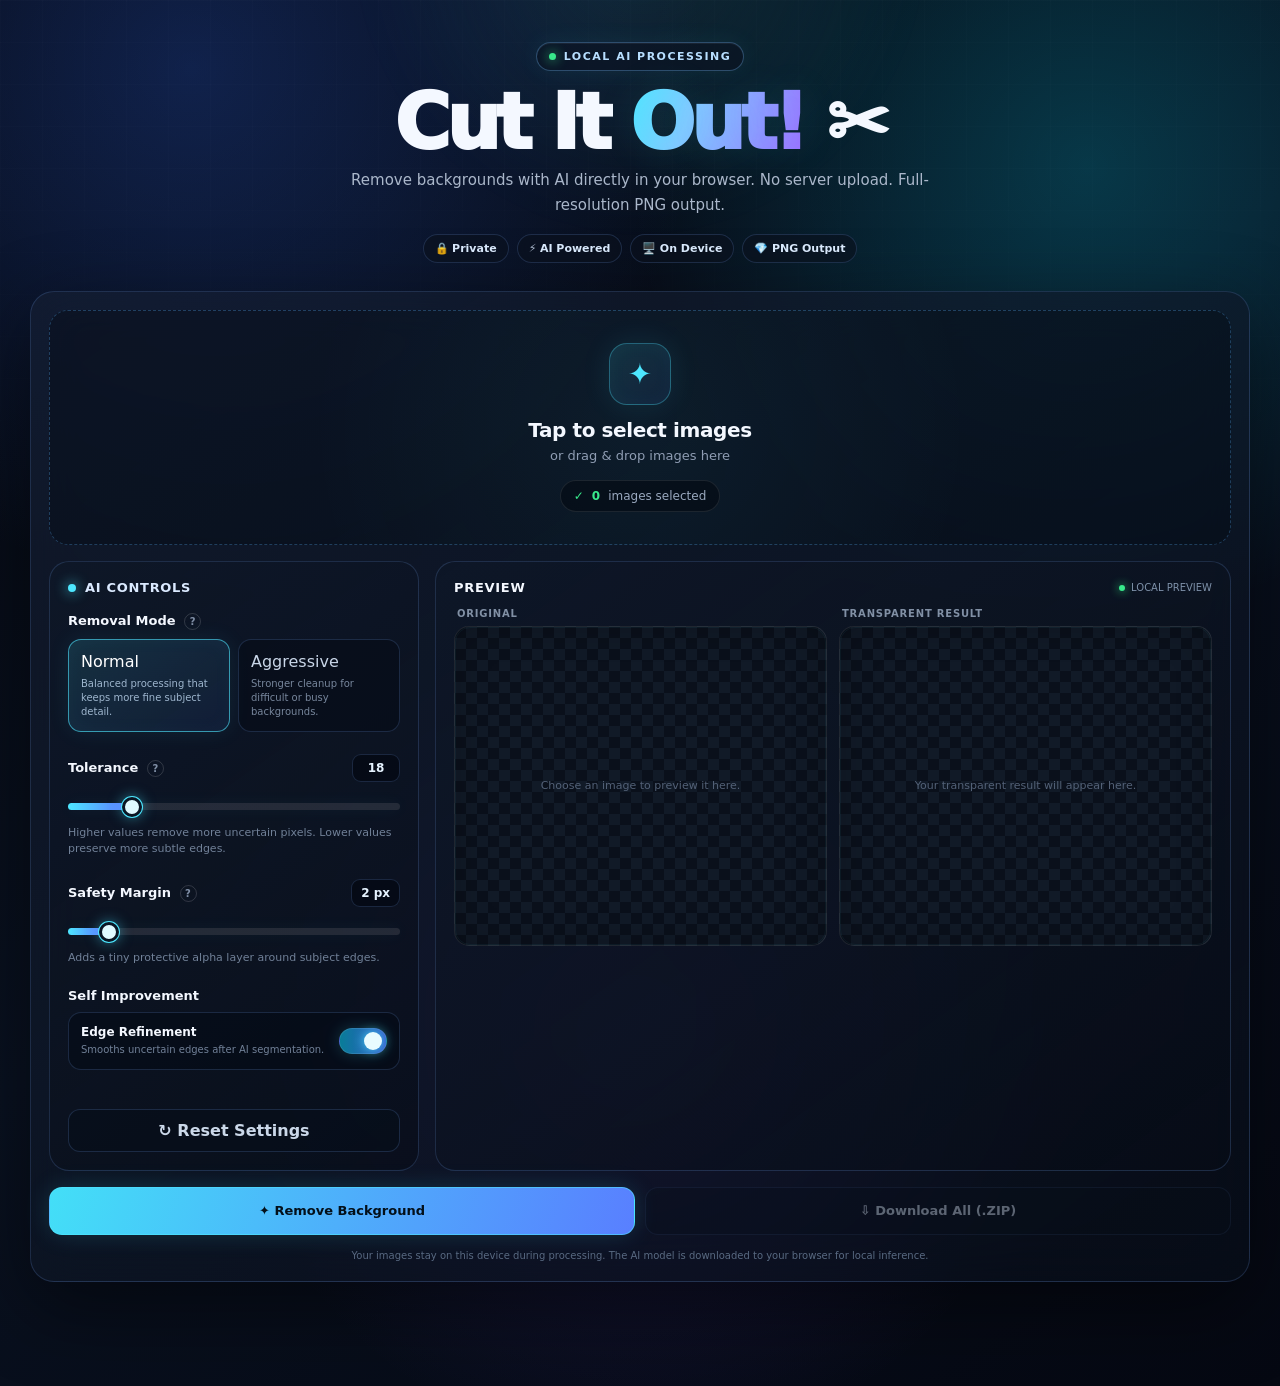
==== commit e5841fd1: "Update bg-remover.html" ====
--- a/bg-remover.html
+++ b/bg-remover.html
@@ -245,7 +245,1160 @@
 overflow:hidden;
 transition:
 transform .2s ease,
-border-color .2s ease,<script>
+border-color .2s ease,
+background .2s ease,
+box-shadow .2s ease;
+background:
+radial-gradient(
+circle at 50% 50%,
+rgba(77,231,255,.055),
+transparent 55%
+),
+rgba(4,10,19,.35);
+}
+
+.drop::before{
+content:"";
+position:absolute;
+inset:0;
+background:
+linear-gradient(
+120deg,
+transparent 20%,
+rgba(77,231,255,.08) 50%,
+transparent 80%
+);
+transform:translateX(-100%);
+transition:transform .6s ease;
+}
+
+.drop:hover::before,
+.drop.drag::before{
+transform:translateX(100%);
+}
+
+.drop:hover,
+.drop.drag{
+transform:translateY(-2px);
+border-color:rgba(77,231,255,.65);
+background:
+radial-gradient(
+circle at 50% 50%,
+rgba(77,231,255,.11),
+transparent 60%
+),
+rgba(5,14,26,.55);
+box-shadow:
+0 0 45px rgba(77,231,255,.08),
+inset 0 0 35px rgba(77,231,255,.025);
+}
+
+.drop-icon{
+position:relative;
+width:62px;
+height:62px;
+display:grid;
+place-items:center;
+margin-bottom:13px;
+border:1px solid rgba(77,231,255,.32);
+border-radius:18px;
+background:
+linear-gradient(
+145deg,
+rgba(77,231,255,.12),
+rgba(92,124,255,.08)
+);
+color:var(--cyan);
+font-size:29px;
+box-shadow:
+0 0 30px rgba(77,231,255,.09),
+inset 0 0 20px rgba(77,231,255,.04);
+}
+
+.drop-title{
+position:relative;
+font-size:20px;
+font-weight:850;
+letter-spacing:-.4px;
+}
+
+.drop-sub{
+position:relative;
+margin-top:6px;
+color:var(--muted);
+font-size:13px;
+}
+
+.count{
+position:relative;
+display:inline-flex;
+align-items:center;
+gap:8px;
+margin-top:17px;
+padding:8px 13px;
+border:1px solid rgba(255,255,255,.09);
+border-radius:999px;
+background:rgba(5,10,18,.58);
+color:#9aa9bf;
+font-size:12px;
+}
+
+.count strong{
+color:var(--green);
+}
+
+input[type=file]{
+display:none;
+}
+
+.workspace{
+display:grid;
+grid-template-columns:370px 1fr;
+gap:16px;
+margin-top:16px;
+}
+
+.panel{
+min-width:0;
+padding:18px;
+border:1px solid var(--line);
+border-radius:20px;
+background:
+linear-gradient(
+145deg,
+rgba(15,24,40,.67),
+rgba(7,12,22,.55)
+);
+}
+
+.panel-title{
+display:flex;
+align-items:center;
+gap:9px;
+margin-bottom:18px;
+font-size:13px;
+font-weight:900;
+letter-spacing:.7px;
+text-transform:uppercase;
+color:#dbeaff;
+}
+
+.panel-title::before{
+content:"";
+width:8px;
+height:8px;
+border-radius:50%;
+background:var(--cyan);
+box-shadow:0 0 13px var(--cyan);
+}
+
+.setting{
+margin-bottom:22px;
+}
+
+.setting:last-child{
+margin-bottom:0;
+}
+
+.setting-head{
+display:flex;
+justify-content:space-between;
+align-items:center;
+gap:12px;
+margin-bottom:9px;
+font-size:13px;
+font-weight:800;
+}
+
+.value{
+min-width:48px;
+padding:6px 9px;
+border:1px solid var(--line);
+border-radius:9px;
+background:rgba(4,9,17,.65);
+color:#e6f3ff;
+font-size:12px;
+text-align:center;
+}
+
+.help{
+display:inline-flex;
+align-items:center;
+justify-content:center;
+width:17px;
+height:17px;
+margin-left:4px;
+border:1px solid rgba(255,255,255,.15);
+border-radius:50%;
+color:#7f8ea5;
+font-size:10px;
+cursor:help;
+}
+
+.mode-group{
+display:grid;
+grid-template-columns:1fr 1fr;
+gap:8px;
+}
+
+.mode-btn{
+min-height:85px;
+padding:12px;
+border:1px solid var(--line);
+border-radius:13px;
+background:rgba(6,12,22,.55);
+color:#c9d6e8;
+text-align:left;
+cursor:pointer;
+transition:.18s ease;
+}
+
+.mode-btn:hover{
+border-color:var(--line2);
+transform:translateY(-1px);
+}
+
+.mode-btn.active{
+border-color:rgba(77,231,255,.6);
+background:
+linear-gradient(
+145deg,
+rgba(77,231,255,.13),
+rgba(92,124,255,.08)
+);
+box-shadow:
+0 0 22px rgba(77,231,255,.08),
+inset 0 0 20px rgba(77,231,255,.035);
+color:#fff;
+}
+
+.mode-btn small{
+display:block;
+margin-top:6px;
+color:#77869c;
+font-size:10px;
+line-height:1.4;
+font-weight:500;
+}
+
+.mode-btn.active small{
+color:#9eb6ce;
+}
+
+.range-wrap{
+padding:4px 0;
+}
+
+input[type=range]{
+width:100%;
+height:7px;
+margin:0;
+appearance:none;
+-webkit-appearance:none;
+border-radius:999px;
+outline:none;
+cursor:pointer;
+background:
+linear-gradient(
+90deg,
+var(--cyan) 0%,
+var(--blue) var(--fill,18%),
+rgba(255,255,255,.10) var(--fill,18%),
+rgba(255,255,255,.10) 100%
+);
+box-shadow:
+0 0 15px rgba(77,231,255,.06);
+}
+
+input[type=range]::-webkit-slider-runnable-track{
+height:7px;
+border-radius:999px;
+background:transparent;
+}
+
+input[type=range]::-webkit-slider-thumb{
+appearance:none;
+-webkit-appearance:none;
+width:20px;
+height:20px;
+margin-top:-6.5px;
+border-radius:50%;
+background:#dffaff;
+border:3px solid #0a1624;
+box-shadow:
+0 0 0 1px var(--cyan),
+0 0 14px rgba(77,231,255,.55);
+cursor:pointer;
+}
+
+input[type=range]::-moz-range-track{
+height:7px;
+border-radius:999px;
+background:rgba(255,255,255,.1);
+}
+
+input[type=range]::-moz-range-progress{
+height:7px;
+border-radius:999px;
+background:linear-gradient(90deg,var(--cyan),var(--blue));
+}
+
+input[type=range]::-moz-range-thumb{
+width:20px;
+height:20px;
+border-radius:50%;
+background:#dffaff;
+border:3px solid #0a1624;
+box-shadow:
+0 0 0 1px var(--cyan),
+0 0 14px rgba(77,231,255,.55);
+cursor:pointer;
+}
+
+.desc{
+margin-top:7px;
+color:#718198;
+font-size:11px;
+line-height:1.45;
+}
+
+.switch-row{
+display:flex;
+align-items:center;
+justify-content:space-between;
+gap:12px;
+padding:12px;
+border:1px solid var(--line);
+border-radius:13px;
+background:rgba(4,10,19,.48);
+}
+
+.switch-text{
+font-size:12px;
+font-weight:800;
+}
+
+.switch-text small{
+display:block;
+margin-top:4px;
+color:#718198;
+font-size:10px;
+font-weight:500;
+line-height:1.35;
+}
+
+.switch{
+position:relative;
+width:48px;
+height:26px;
+flex:0 0 auto;
+}
+
+.switch input{
+display:none;
+}
+
+.switch-slider{
+position:absolute;
+inset:0;
+border-radius:999px;
+background:#252d3a;
+border:1px solid rgba(255,255,255,.1);
+cursor:pointer;
+transition:.2s;
+}
+
+.switch-slider::before{
+content:"";
+position:absolute;
+width:18px;
+height:18px;
+left:3px;
+top:3px;
+border-radius:50%;
+background:#8b98a8;
+transition:.2s;
+}
+
+.switch input:checked + .switch-slider{
+background:
+linear-gradient(90deg,#087d98,#3656c8);
+box-shadow:0 0 16px rgba(77,231,255,.2);
+}
+
+.switch input:checked + .switch-slider::before{
+transform:translateX(21px);
+background:#e9fcff;
+box-shadow:0 0 12px var(--cyan);
+}
+
+.secondary{
+width:100%;
+margin-top:17px;
+padding:11px 15px;
+border:1px solid var(--line);
+border-radius:12px;
+background:rgba(8,15,27,.62);
+color:#cbd8e9;
+font-weight:800;
+cursor:pointer;
+transition:.18s;
+}
+
+.secondary:hover{
+border-color:var(--line2);
+background:rgba(12,23,39,.8);
+}
+
+.previewbox{
+min-width:0;
+}
+
+.preview-header{
+display:flex;
+align-items:center;
+justify-content:space-between;
+gap:12px;
+margin-bottom:13px;
+}
+
+.preview-title{
+font-size:13px;
+font-weight:900;
+letter-spacing:.7px;
+text-transform:uppercase;
+}
+
+.live{
+display:inline-flex;
+align-items:center;
+gap:6px;
+font-size:10px;
+color:#7e91a9;
+}
+
+.live::before{
+content:"";
+width:6px;
+height:6px;
+border-radius:50%;
+background:var(--green);
+box-shadow:0 0 10px var(--green);
+}
+
+.previews{
+display:grid;
+grid-template-columns:1fr 1fr;
+gap:12px;
+}
+
+.pane{
+min-width:0;
+}
+
+.pane label{
+display:flex;
+justify-content:space-between;
+margin:0 3px 7px;
+color:#8190a5;
+font-size:10px;
+font-weight:800;
+text-transform:uppercase;
+letter-spacing:.8px;
+}
+
+.frame{
+position:relative;
+height:320px;
+display:flex;
+align-items:center;
+justify-content:center;
+overflow:hidden;
+border:1px solid rgba(255,255,255,.09);
+border-radius:15px;
+background:
+linear-gradient(45deg,#111a27 25%,transparent 25%) 0 0/22px 22px,
+linear-gradient(-45deg,#111a27 25%,transparent 25%) 0 11px/22px 22px,
+linear-gradient(45deg,transparent 75%,#111a27 75%) 11px -11px/22px 22px,
+linear-gradient(-45deg,transparent 75%,#111a27 75%) -11px 0/22px 22px,
+#0a101b;
+box-shadow:inset 0 0 35px rgba(0,0,0,.22);
+}
+
+.frame::after{
+content:"";
+position:absolute;
+inset:0;
+pointer-events:none;
+border:1px solid rgba(77,231,255,.05);
+border-radius:15px;
+}
+
+.frame img{
+position:relative;
+z-index:1;
+max-width:100%;
+max-height:100%;
+width:auto;
+height:auto;
+object-fit:contain;
+display:block;
+}
+
+.empty-preview{
+padding:20px;
+color:#536177;
+font-size:11px;
+line-height:1.5;
+text-align:center;
+}
+
+.actions{
+display:grid;
+grid-template-columns:1fr 1fr;
+gap:10px;
+margin-top:16px;
+}
+
+.action-btn{
+min-height:48px;
+padding:12px 18px;
+border-radius:13px;
+font-size:13px;
+font-weight:900;
+cursor:pointer;
+transition:.18s ease;
+}
+
+.primary{
+border:1px solid rgba(77,231,255,.55);
+background:
+linear-gradient(
+110deg,
+#43dff7,
+#597fff
+);
+color:#03101a;
+box-shadow:
+0 0 25px rgba(77,231,255,.15);
+}
+
+.primary:hover{
+transform:translateY(-2px);
+box-shadow:
+0 0 35px rgba(77,231,255,.25);
+}
+
+.secondary-action{
+border:1px solid var(--line);
+background:rgba(7,14,25,.65);
+color:#d9e6f5;
+}
+
+.secondary-action:hover{
+transform:translateY(-2px);
+border-color:var(--line2);
+}
+
+button:disabled{
+opacity:.4;
+cursor:not-allowed!important;
+transform:none!important;
+box-shadow:none!important;
+}
+
+.note{
+margin-top:13px;
+text-align:center;
+color:#596a82;
+font-size:10px;
+line-height:1.5;
+}
+
+.progress-card{
+display:none;
+margin-top:16px;
+padding:18px;
+}
+
+.progress-top{
+display:flex;
+justify-content:space-between;
+gap:12px;
+margin-bottom:9px;
+font-size:12px;
+font-weight:800;
+}
+
+.percent{
+color:var(--cyan);
+}
+
+.track{
+height:8px;
+overflow:hidden;
+border-radius:999px;
+background:rgba(255,255,255,.08);
+}
+
+.bar{
+height:100%;
+width:0;
+border-radius:999px;
+background:
+linear-gradient(90deg,var(--cyan),var(--blue),var(--violet));
+box-shadow:
+0 0 15px rgba(77,231,255,.4);
+transition:width .15s ease;
+}
+
+.status{
+margin-top:8px;
+color:#718198;
+font-size:10px;
+white-space:nowrap;
+overflow:hidden;
+text-overflow:ellipsis;
+}
+
+.results{
+display:grid;
+grid-template-columns:
+repeat(auto-fill,minmax(190px,1fr));
+gap:12px;
+margin-top:16px;
+}
+
+.result{
+position:relative;
+overflow:hidden;
+border:1px solid var(--line);
+border-radius:17px;
+background:rgba(9,15,26,.7);
+box-shadow:
+0 15px 35px rgba(0,0,0,.25);
+}
+
+.result img{
+display:block;
+width:100%;
+height:170px;
+object-fit:contain;
+background:
+linear-gradient(45deg,#111a27 25%,transparent 25%) 0 0/18px 18px,
+linear-gradient(-45deg,#111a27 25%,transparent 25%) 0 9px/18px 18px,
+linear-gradient(45deg,transparent 75%,#111a27 75%) 9px -9px/18px 18px,
+linear-gradient(-45deg,transparent 75%,#111a27 75%) -9px 0/18px 18px,
+#0a101b;
+}
+
+.result-body{
+padding:10px;
+}
+
+.result-name{
+color:#c7d4e6;
+font-size:10px;
+white-space:nowrap;
+overflow:hidden;
+text-overflow:ellipsis;
+}
+
+.result-size{
+margin-top:4px;
+color:#65758c;
+font-size:10px;
+}
+
+.done{
+position:absolute;
+top:8px;
+left:8px;
+padding:4px 7px;
+border:1px solid rgba(56,233,139,.25);
+border-radius:7px;
+background:rgba(3,70,39,.82);
+color:#73ffb1;
+font-size:8px;
+font-weight:900;
+letter-spacing:.7px;
+}
+
+.download-one{
+position:absolute;
+right:8px;
+top:8px;
+width:30px;
+height:30px;
+padding:0;
+border:1px solid rgba(255,255,255,.14);
+border-radius:8px;
+background:rgba(5,10,18,.78);
+color:#dff7ff;
+cursor:pointer;
+}
+
+.download-one:hover{
+border-color:var(--line2);
+background:rgba(12,24,40,.9);
+}
+
+.pagination{
+display:flex;
+justify-content:center;
+align-items:center;
+gap:7px;
+flex-wrap:wrap;
+margin-top:18px;
+}
+
+.page-btn{
+min-width:37px;
+padding:8px 11px;
+border:1px solid var(--line);
+border-radius:9px;
+background:rgba(8,15,26,.65);
+color:#b8c6d8;
+cursor:pointer;
+}
+
+.page-btn:hover{
+border-color:var(--line2);
+}
+
+.page-btn.active{
+border-color:var(--cyan);
+background:rgba(77,231,255,.12);
+color:#e8fcff;
+}
+
+.page-info{
+margin:0 7px;
+color:#63748b;
+font-size:10px;
+}
+
+.locked{
+opacity:.55;
+pointer-events:none;
+}
+
+@media(max-width:850px){
+
+.workspace{
+grid-template-columns:1fr;
+}
+
+}
+
+@media(max-width:600px){
+
+main{
+width:min(100% - 16px,1220px);
+padding-top:22px;
+}
+
+h1{
+letter-spacing:-2.5px;
+}
+
+.workspace{
+gap:12px;
+}
+
+.previews{
+grid-template-columns:1fr;
+}
+
+.frame{
+height:260px;
+}
+
+.actions{
+grid-template-columns:1fr;
+}
+
+.mode-group{
+grid-template-columns:1fr;
+}
+
+.panel{
+padding:15px;
+}
+
+}
+
+</style>
+</head>
+
+<body>
+
+<main>
+
+<header class="hero">
+
+<div class="eyebrow">
+<span class="eyebrow-dot"></span>
+LOCAL AI PROCESSING
+</div>
+
+<h1>Cut It <span>Out!</span> ✂️</h1>
+
+<p class="subtitle">
+Remove backgrounds with AI directly in your browser.
+No server upload. Full-resolution PNG output.
+</p>
+
+<div class="badges">
+<div class="badge">🔒 <b>Private</b></div>
+<div class="badge">⚡ <b>AI Powered</b></div>
+<div class="badge">🖥️ <b>On Device</b></div>
+<div class="badge">💎 <b>PNG Output</b></div>
+</div>
+
+</header>
+
+<section class="glass main-card">
+
+<div class="drop" id="drop">
+
+<div class="drop-icon">✦</div>
+
+<div class="drop-title">
+Tap to select images
+</div>
+
+<div class="drop-sub">
+or drag & drop images here
+</div>
+
+<div class="count" id="count">
+<span>○</span>
+<strong>0</strong>
+images selected
+</div>
+
+<input
+id="files"
+type="file"
+accept="image/*"
+multiple
+>
+
+</div>
+
+<div class="workspace">
+
+<div class="panel" id="settings">
+
+<div class="panel-title">
+AI Controls
+</div>
+
+<div class="setting">
+
+<div class="setting-head">
+<span>
+Removal Mode
+<span
+class="help"
+title="Choose how strongly the edge cleanup behaves."
+>?</span>
+</span>
+</div>
+
+<div class="mode-group">
+
+<button
+type="button"
+class="mode-btn active"
+id="modeNormal"
+>
+Normal
+<small>
+Balanced processing that keeps more fine subject detail.
+</small>
+</button>
+
+<button
+type="button"
+class="mode-btn"
+id="modeAggressive"
+>
+Aggressive
+<small>
+Stronger cleanup for difficult or busy backgrounds.
+</small>
+</button>
+
+</div>
+
+</div>
+
+<div class="setting">
+
+<div class="setting-head">
+
+<span>
+Tolerance
+<span
+class="help"
+title="Controls how strongly low-alpha pixels are removed."
+>?</span>
+</span>
+
+<span
+class="value"
+id="tolVal"
+>18</span>
+
+</div>
+
+<div class="range-wrap">
+
+<input
+id="tol"
+type="range"
+min="1"
+max="100"
+value="18"
+>
+
+</div>
+
+<div class="desc">
+Higher values remove more uncertain pixels.
+Lower values preserve more subtle edges.
+</div>
+
+</div>
+
+<div class="setting">
+
+<div class="setting-head">
+
+<span>
+Safety Margin
+<span
+class="help"
+title="Protects a small area around detected subject edges."
+>?</span>
+</span>
+
+<span
+class="value"
+id="padVal"
+>2 px</span>
+
+</div>
+
+<div class="range-wrap">
+
+<input
+id="pad"
+type="range"
+min="0"
+max="20"
+value="2"
+>
+
+</div>
+
+<div class="desc">
+Adds a tiny protective alpha layer around subject edges.
+</div>
+
+</div>
+
+<div class="setting">
+
+<div class="setting-head">
+<span>Self Improvement</span>
+</div>
+
+<div class="switch-row">
+
+<div class="switch-text">
+
+Edge Refinement
+
+<small>
+Smooths uncertain edges after AI segmentation.
+</small>
+
+</div>
+
+<label class="switch">
+
+<input
+type="checkbox"
+id="selfImprove"
+checked
+>
+
+<span class="switch-slider"></span>
+
+</label>
+
+</div>
+
+</div>
+
+<button
+type="button"
+class="secondary"
+id="reset"
+>
+↻ Reset Settings
+</button>
+
+</div>
+
+<div class="panel previewbox">
+
+<div class="preview-header">
+
+<div class="preview-title">
+Preview
+</div>
+
+<div class="live">
+LOCAL PREVIEW
+</div>
+
+</div>
+
+<div class="previews">
+
+<div class="pane">
+
+<label>
+<span>Original</span>
+</label>
+
+<div
+class="frame"
+id="originalFrame"
+>
+
+<div class="empty-preview">
+Choose an image to preview it here.
+</div>
+
+<img
+id="origPreview"
+style="display:none"
+alt="Original preview"
+>
+
+</div>
+
+</div>
+
+<div class="pane">
+
+<label>
+<span>Transparent Result</span>
+</label>
+
+<div
+class="frame"
+id="resultFrame"
+>
+
+<div class="empty-preview">
+Your transparent result will appear here.
+</div>
+
+<img
+id="cropPreview"
+style="display:none"
+alt="Background removed preview"
+>
+
+</div>
+
+</div>
+
+</div>
+
+</div>
+
+</div>
+
+<div class="actions">
+
+<button
+type="button"
+class="action-btn primary"
+id="clean"
+>
+✦ Remove Background
+</button>
+
+<button
+type="button"
+class="action-btn secondary-action"
+id="downloadAll"
+disabled
+>
+⇩ Download All (.ZIP)
+</button>
+
+</div>
+
+<div class="note">
+Your images stay on this device during processing.
+The AI model is downloaded to your browser for local inference.
+</div>
+
+</section>
+
+<section
+class="glass progress-card"
+id="progressCard"
+>
+
+<div class="progress-top">
+
+<span id="progressText">
+Preparing AI…
+</span>
+
+<span
+class="percent"
+id="percent"
+>
+0%
+</span>
+
+</div>
+
+<div class="track">
+<div
+class="bar"
+id="bar"
+></div>
+</div>
+
+<div
+class="status"
+id="status"
+></div>
+
+</section>
+
+<div
+class="results"
+id="results"
+></div>
+
+<div
+class="pagination"
+id="pagination"
+></div>
+
+   </main><script>
 "use strict";
 
 const $ = id => document.getElementById(id);
@@ -703,7 +1856,7 @@
 
 setMode("normal");
 
-</script><script>
+   </script><script>
 
 /* =========================================================
    AI BACKGROUND REMOVER
@@ -1141,7 +2294,7 @@
 
 }
 
-</script><script>
+   </script><script>
 
 /* =========================================================
    MASK PROCESSING
@@ -1666,7 +2819,7 @@
 
 }
 
-</script><script>
+   </script><script>
 
 /* =========================================================
    LIVE PREVIEW
@@ -2201,7 +3354,7 @@
 
 }
 
-</script><script>
+   </script><script>
 
 /* =========================================================
    MAIN PROCESSING
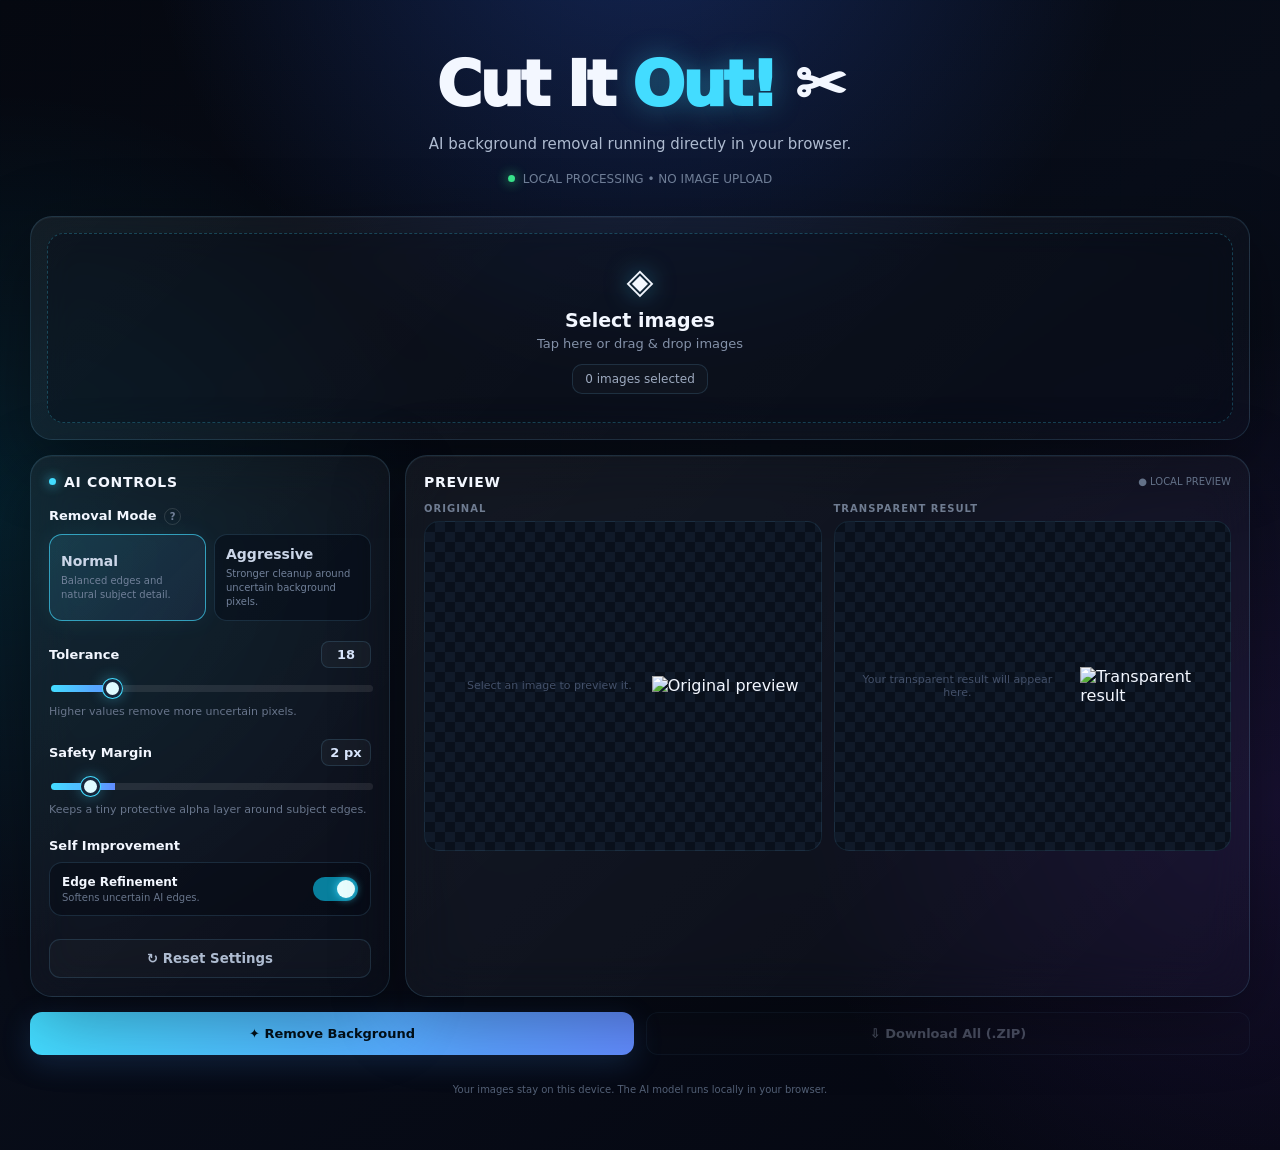
==== commit e553ce6c: "Update bg-remover.html" ====
--- a/bg-remover.html
+++ b/bg-remover.html
@@ -3,1418 +3,865 @@
 <head>
 <meta charset="utf-8">
 <meta name="viewport" content="width=device-width,initial-scale=1">
-<meta name="theme-color" content="#070b14">
-
 <title>Cut It Out! — AI Background Remover</title>
 
 <style>
 :root{
---bg:#050810;
---bg2:#09101d;
---glass:rgba(14,20,34,.62);
---glass2:rgba(18,27,45,.72);
---line:rgba(120,170,255,.18);
---line2:rgba(120,190,255,.32);
---text:#f4f8ff;
---muted:#8f9db3;
---cyan:#4de7ff;
---blue:#5c7cff;
---violet:#9d6cff;
---green:#38e98b;
---danger:#ff637c;
---shadow:0 25px 80px rgba(0,0,0,.48);
+  --bg:#050810;
+  --panel:rgba(12,18,32,.64);
+  --panel2:rgba(16,24,42,.72);
+  --line:rgba(120,210,255,.15);
+  --text:#f3f7ff;
+  --muted:#8491a8;
+  --cyan:#43dcff;
+  --blue:#628cff;
+  --purple:#9a6cff;
+  --green:#39e58c;
+  --danger:#ff667c;
 }
 
 *{
-box-sizing:border-box;
+  box-sizing:border-box;
 }
 
 html{
-scroll-behavior:smooth;
+  scroll-behavior:smooth;
 }
 
 body{
-margin:0;
-min-height:100vh;
-color:var(--text);
-font-family:
-Inter,
-ui-sans-serif,
-system-ui,
--apple-system,
-BlinkMacSystemFont,
-"Segoe UI",
-sans-serif;
-background:
-radial-gradient(
-circle at 15% 5%,
-rgba(50,110,255,.24),
-transparent 30%
-),
-radial-gradient(
-circle at 85% 12%,
-rgba(0,229,255,.19),
-transparent 28%
-),
-radial-gradient(
-circle at 50% 75%,
-rgba(130,70,255,.16),
-transparent 34%
-),
-linear-gradient(
-145deg,
-#050810 0%,
-#091120 48%,
-#050812 100%
-);
-overflow-x:hidden;
-}
-
-body::before{
-content:"";
-position:fixed;
-inset:0;
-pointer-events:none;
-background:
-linear-gradient(
-rgba(255,255,255,.018) 1px,
-transparent 1px
-),
-linear-gradient(
-90deg,
-rgba(255,255,255,.018) 1px,
-transparent 1px
-);
-background-size:42px 42px;
-mask-image:linear-gradient(
-to bottom,
-rgba(0,0,0,.7),
-transparent 80%
-);
-}
-
-body::after{
-content:"";
-position:fixed;
-width:600px;
-height:600px;
-left:50%;
-top:-350px;
-transform:translateX(-50%);
-background:
-radial-gradient(
-circle,
-rgba(75,220,255,.14),
-transparent 65%
-);
-filter:blur(20px);
-pointer-events:none;
-}
-
-button,
-input{
-font:inherit;
-}
-
-button{
--webkit-tap-highlight-color:transparent;
+  margin:0;
+  min-height:100vh;
+  color:var(--text);
+  font-family:system-ui,-apple-system,BlinkMacSystemFont,"Segoe UI",sans-serif;
+  background:
+    radial-gradient(circle at 50% -10%,rgba(55,110,255,.28),transparent 35%),
+    radial-gradient(circle at 0% 45%,rgba(0,220,255,.10),transparent 30%),
+    radial-gradient(circle at 100% 70%,rgba(145,70,255,.12),transparent 32%),
+    linear-gradient(145deg,#050810,#080d19 48%,#050711);
+  overflow-x:hidden;
+}
+
+body:before{
+  content:"";
+  position:fixed;
+  inset:0;
+  pointer-events:none;
+  opacity:.25;
+  background-image:
+    linear-gradient(rgba(100,180,255,.025) 1px,transparent 1px),
+    linear-gradient(90deg,rgba(100,180,255,.025) 1px,transparent 1px);
+  background-size:35px 35px;
 }
 
 main{
-position:relative;
-z-index:1;
-width:min(1220px,calc(100% - 28px));
-margin:auto;
-padding:42px 0 70px;
+  width:min(1220px,calc(100% - 28px));
+  margin:auto;
+  padding:30px 0 55px;
+  position:relative;
+  z-index:1;
 }
 
 .hero{
-text-align:center;
-margin-bottom:28px;
-}
-
-.eyebrow{
-display:inline-flex;
-align-items:center;
-gap:8px;
-padding:7px 12px;
-border:1px solid var(--line2);
-border-radius:999px;
-background:rgba(10,18,32,.6);
-box-shadow:
-0 0 25px rgba(77,231,255,.07),
-inset 0 1px rgba(255,255,255,.06);
-color:#b8dfff;
-font-size:11px;
-font-weight:800;
-letter-spacing:1.5px;
-text-transform:uppercase;
-}
-
-.eyebrow-dot{
-width:7px;
-height:7px;
-border-radius:50%;
-background:var(--green);
-box-shadow:0 0 12px var(--green);
-}
-
-h1{
-margin:17px 0 10px;
-font-size:clamp(42px,7vw,76px);
-line-height:.92;
-font-weight:950;
-letter-spacing:-4px;
-}
-
-h1 span{
-background:
-linear-gradient(
-110deg,
-var(--cyan),
-#83c8ff 35%,
-var(--violet)
-);
--webkit-background-clip:text;
-background-clip:text;
-color:transparent;
-text-shadow:
-0 0 40px rgba(77,231,255,.12);
+  text-align:center;
+  padding:18px 0 25px;
+}
+
+.logo{
+  margin:0;
+  font-size:clamp(38px,7vw,62px);
+  font-weight:950;
+  letter-spacing:-2.8px;
+}
+
+.logo span{
+  color:var(--cyan);
+  text-shadow:0 0 28px rgba(67,220,255,.35);
 }
 
 .subtitle{
-max-width:650px;
-margin:0 auto;
-color:#aab7ca;
-font-size:15px;
-line-height:1.65;
-}
-
-.badges{
-display:flex;
-justify-content:center;
-gap:8px;
-flex-wrap:wrap;
-margin-top:17px;
-}
-
-.badge{
-padding:7px 11px;
-border:1px solid var(--line);
-border-radius:999px;
-background:rgba(12,19,32,.62);
-color:#aebbd0;
-font-size:11px;
-backdrop-filter:blur(16px);
--webkit-backdrop-filter:blur(16px);
-}
-
-.badge b{
-color:#dcecff;
+  color:#aebbd0;
+  margin:12px auto 0;
+  max-width:650px;
+  line-height:1.5;
+  font-size:15px;
+}
+
+.status-line{
+  display:flex;
+  justify-content:center;
+  align-items:center;
+  gap:8px;
+  margin-top:16px;
+  color:#718099;
+  font-size:12px;
+}
+
+.status-dot{
+  width:7px;
+  height:7px;
+  border-radius:50%;
+  background:var(--green);
+  box-shadow:0 0 12px var(--green);
 }
 
 .glass{
-background:
-linear-gradient(
-145deg,
-rgba(20,30,50,.72),
-rgba(8,14,25,.62)
-);
-border:1px solid var(--line);
-border-radius:24px;
-box-shadow:var(--shadow);
-backdrop-filter:blur(24px);
--webkit-backdrop-filter:blur(24px);
-}
-
-.main-card{
-padding:18px;
+  background:
+    linear-gradient(135deg,
+      rgba(255,255,255,.055),
+      rgba(255,255,255,.015));
+  border:1px solid var(--line);
+  box-shadow:
+    0 20px 70px rgba(0,0,0,.35),
+    inset 0 1px 0 rgba(255,255,255,.045);
+  backdrop-filter:blur(22px);
+  -webkit-backdrop-filter:blur(22px);
+  border-radius:22px;
+}
+
+.upload{
+  padding:16px;
+  margin-top:5px;
 }
 
 .drop{
-position:relative;
-min-height:235px;
-display:flex;
-flex-direction:column;
-justify-content:center;
-align-items:center;
-text-align:center;
-border:1px dashed rgba(90,180,255,.28);
-border-radius:19px;
-cursor:pointer;
-overflow:hidden;
-transition:
-transform .2s ease,
-border-color .2s ease,
-background .2s ease,
-box-shadow .2s ease;
-background:
-radial-gradient(
-circle at 50% 50%,
-rgba(77,231,255,.055),
-transparent 55%
-),
-rgba(4,10,19,.35);
-}
-
-.drop::before{
-content:"";
-position:absolute;
-inset:0;
-background:
-linear-gradient(
-120deg,
-transparent 20%,
-rgba(77,231,255,.08) 50%,
-transparent 80%
-);
-transform:translateX(-100%);
-transition:transform .6s ease;
-}
-
-.drop:hover::before,
-.drop.drag::before{
-transform:translateX(100%);
+  min-height:190px;
+  border:1px dashed rgba(67,220,255,.25);
+  border-radius:17px;
+  display:flex;
+  flex-direction:column;
+  align-items:center;
+  justify-content:center;
+  text-align:center;
+  cursor:pointer;
+  background:rgba(4,10,20,.35);
+  transition:.2s;
 }
 
 .drop:hover,
 .drop.drag{
-transform:translateY(-2px);
-border-color:rgba(77,231,255,.65);
-background:
-radial-gradient(
-circle at 50% 50%,
-rgba(77,231,255,.11),
-transparent 60%
-),
-rgba(5,14,26,.55);
-box-shadow:
-0 0 45px rgba(77,231,255,.08),
-inset 0 0 35px rgba(77,231,255,.025);
+  border-color:var(--cyan);
+  background:rgba(67,220,255,.055);
+  box-shadow:0 0 35px rgba(67,220,255,.08);
+  transform:translateY(-2px);
 }
 
 .drop-icon{
-position:relative;
-width:62px;
-height:62px;
-display:grid;
-place-items:center;
-margin-bottom:13px;
-border:1px solid rgba(77,231,255,.32);
-border-radius:18px;
-background:
-linear-gradient(
-145deg,
-rgba(77,231,255,.12),
-rgba(92,124,255,.08)
-);
-color:var(--cyan);
-font-size:29px;
-box-shadow:
-0 0 30px rgba(77,231,255,.09),
-inset 0 0 20px rgba(77,231,255,.04);
+  font-size:35px;
+  margin-bottom:8px;
+  filter:drop-shadow(0 0 12px rgba(67,220,255,.5));
 }
 
 .drop-title{
-position:relative;
-font-size:20px;
-font-weight:850;
-letter-spacing:-.4px;
+  font-size:19px;
+  font-weight:850;
 }
 
 .drop-sub{
-position:relative;
-margin-top:6px;
-color:var(--muted);
-font-size:13px;
+  color:var(--muted);
+  font-size:13px;
+  margin-top:5px;
 }
 
 .count{
-position:relative;
-display:inline-flex;
-align-items:center;
-gap:8px;
-margin-top:17px;
-padding:8px 13px;
-border:1px solid rgba(255,255,255,.09);
-border-radius:999px;
-background:rgba(5,10,18,.58);
-color:#9aa9bf;
-font-size:12px;
+  margin-top:13px;
+  padding:7px 12px;
+  border:1px solid var(--line);
+  border-radius:10px;
+  color:#9eabc0;
+  font-size:12px;
+  background:rgba(255,255,255,.025);
 }
 
 .count strong{
-color:var(--green);
+  color:var(--green);
 }
 
 input[type=file]{
-display:none;
+  display:none;
 }
 
 .workspace{
-display:grid;
-grid-template-columns:370px 1fr;
-gap:16px;
-margin-top:16px;
+  display:grid;
+  grid-template-columns:360px 1fr;
+  gap:15px;
+  margin-top:15px;
 }
 
 .panel{
-min-width:0;
-padding:18px;
-border:1px solid var(--line);
-border-radius:20px;
-background:
-linear-gradient(
-145deg,
-rgba(15,24,40,.67),
-rgba(7,12,22,.55)
-);
+  padding:18px;
 }
 
 .panel-title{
-display:flex;
-align-items:center;
-gap:9px;
-margin-bottom:18px;
-font-size:13px;
-font-weight:900;
-letter-spacing:.7px;
-text-transform:uppercase;
-color:#dbeaff;
-}
-
-.panel-title::before{
-content:"";
-width:8px;
-height:8px;
-border-radius:50%;
-background:var(--cyan);
-box-shadow:0 0 13px var(--cyan);
+  display:flex;
+  align-items:center;
+  gap:8px;
+  font-weight:900;
+  font-size:14px;
+  letter-spacing:.7px;
+  margin-bottom:18px;
+}
+
+.panel-title:before{
+  content:"";
+  width:7px;
+  height:7px;
+  border-radius:50%;
+  background:var(--cyan);
+  box-shadow:0 0 12px var(--cyan);
 }
 
 .setting{
-margin-bottom:22px;
-}
-
-.setting:last-child{
-margin-bottom:0;
+  margin-bottom:20px;
 }
 
 .setting-head{
-display:flex;
-justify-content:space-between;
-align-items:center;
-gap:12px;
-margin-bottom:9px;
-font-size:13px;
-font-weight:800;
+  display:flex;
+  justify-content:space-between;
+  align-items:center;
+  margin-bottom:9px;
+  font-size:13px;
+  font-weight:800;
 }
 
 .value{
-min-width:48px;
-padding:6px 9px;
-border:1px solid var(--line);
-border-radius:9px;
-background:rgba(4,9,17,.65);
-color:#e6f3ff;
-font-size:12px;
-text-align:center;
+  min-width:50px;
+  padding:5px 8px;
+  text-align:center;
+  border-radius:8px;
+  background:rgba(255,255,255,.035);
+  border:1px solid var(--line);
+  color:#dbe8ff;
+}
+
+.mode-group{
+  display:grid;
+  grid-template-columns:1fr 1fr;
+  gap:8px;
+}
+
+.mode-btn{
+  min-height:82px;
+  padding:11px;
+  text-align:left;
+  border-radius:13px;
+  border:1px solid var(--line);
+  background:rgba(5,11,22,.5);
+  color:#cbd6e8;
+  cursor:pointer;
+  transition:.18s;
+}
+
+.mode-btn:hover{
+  border-color:rgba(67,220,255,.35);
+}
+
+.mode-btn.active{
+  border-color:rgba(67,220,255,.65);
+  background:linear-gradient(135deg,rgba(67,220,255,.12),rgba(98,140,255,.08));
+  box-shadow:0 0 25px rgba(67,220,255,.07);
+}
+
+.mode-btn b{
+  display:block;
+  font-size:14px;
+}
+
+.mode-btn small{
+  display:block;
+  margin-top:5px;
+  color:#718099;
+  font-size:10px;
+  line-height:1.4;
+}
+
+.desc{
+  color:#68758b;
+  font-size:11px;
+  line-height:1.45;
+  margin-top:8px;
 }
 
 .help{
-display:inline-flex;
-align-items:center;
-justify-content:center;
-width:17px;
-height:17px;
-margin-left:4px;
-border:1px solid rgba(255,255,255,.15);
-border-radius:50%;
-color:#7f8ea5;
-font-size:10px;
-cursor:help;
-}
-
-.mode-group{
-display:grid;
-grid-template-columns:1fr 1fr;
-gap:8px;
-}
-
-.mode-btn{
-min-height:85px;
-padding:12px;
-border:1px solid var(--line);
-border-radius:13px;
-background:rgba(6,12,22,.55);
-color:#c9d6e8;
-text-align:left;
-cursor:pointer;
-transition:.18s ease;
-}
-
-.mode-btn:hover{
-border-color:var(--line2);
-transform:translateY(-1px);
-}
-
-.mode-btn.active{
-border-color:rgba(77,231,255,.6);
-background:
-linear-gradient(
-145deg,
-rgba(77,231,255,.13),
-rgba(92,124,255,.08)
-);
-box-shadow:
-0 0 22px rgba(77,231,255,.08),
-inset 0 0 20px rgba(77,231,255,.035);
-color:#fff;
-}
-
-.mode-btn small{
-display:block;
-margin-top:6px;
-color:#77869c;
-font-size:10px;
-line-height:1.4;
-font-weight:500;
-}
-
-.mode-btn.active small{
-color:#9eb6ce;
-}
-
-.range-wrap{
-padding:4px 0;
+  display:inline-flex;
+  width:17px;
+  height:17px;
+  align-items:center;
+  justify-content:center;
+  border:1px solid #ffffff20;
+  border-radius:50%;
+  color:#728098;
+  font-size:10px;
+  margin-left:3px;
 }
 
 input[type=range]{
-width:100%;
-height:7px;
-margin:0;
-appearance:none;
--webkit-appearance:none;
-border-radius:999px;
-outline:none;
-cursor:pointer;
-background:
-linear-gradient(
-90deg,
-var(--cyan) 0%,
-var(--blue) var(--fill,18%),
-rgba(255,255,255,.10) var(--fill,18%),
-rgba(255,255,255,.10) 100%
-);
-box-shadow:
-0 0 15px rgba(77,231,255,.06);
-}
-
-input[type=range]::-webkit-slider-runnable-track{
-height:7px;
-border-radius:999px;
-background:transparent;
+  width:100%;
+  height:7px;
+  appearance:none;
+  -webkit-appearance:none;
+  border-radius:99px;
+  outline:none;
+  background:linear-gradient(
+    90deg,
+    var(--cyan) 0%,
+    var(--blue) var(--fill,20%),
+    rgba(255,255,255,.09) var(--fill,20%),
+    rgba(255,255,255,.09) 100%
+  );
 }
 
 input[type=range]::-webkit-slider-thumb{
-appearance:none;
--webkit-appearance:none;
-width:20px;
-height:20px;
-margin-top:-6.5px;
-border-radius:50%;
-background:#dffaff;
-border:3px solid #0a1624;
-box-shadow:
-0 0 0 1px var(--cyan),
-0 0 14px rgba(77,231,255,.55);
-cursor:pointer;
-}
-
-input[type=range]::-moz-range-track{
-height:7px;
-border-radius:999px;
-background:rgba(255,255,255,.1);
-}
-
-input[type=range]::-moz-range-progress{
-height:7px;
-border-radius:999px;
-background:linear-gradient(90deg,var(--cyan),var(--blue));
+  appearance:none;
+  -webkit-appearance:none;
+  width:19px;
+  height:19px;
+  border-radius:50%;
+  background:#dffaff;
+  border:3px solid #17263b;
+  box-shadow:0 0 0 1px var(--cyan),0 0 15px rgba(67,220,255,.45);
 }
 
 input[type=range]::-moz-range-thumb{
-width:20px;
-height:20px;
-border-radius:50%;
-background:#dffaff;
-border:3px solid #0a1624;
-box-shadow:
-0 0 0 1px var(--cyan),
-0 0 14px rgba(77,231,255,.55);
-cursor:pointer;
-}
-
-.desc{
-margin-top:7px;
-color:#718198;
-font-size:11px;
-line-height:1.45;
+  width:15px;
+  height:15px;
+  border-radius:50%;
+  background:#dffaff;
+  border:3px solid #17263b;
+  box-shadow:0 0 0 1px var(--cyan);
 }
 
 .switch-row{
-display:flex;
-align-items:center;
-justify-content:space-between;
-gap:12px;
-padding:12px;
-border:1px solid var(--line);
-border-radius:13px;
-background:rgba(4,10,19,.48);
+  display:flex;
+  justify-content:space-between;
+  align-items:center;
+  gap:10px;
+  padding:12px;
+  border-radius:13px;
+  border:1px solid var(--line);
+  background:rgba(5,11,22,.45);
 }
 
 .switch-text{
-font-size:12px;
-font-weight:800;
+  font-size:12px;
+  font-weight:800;
 }
 
 .switch-text small{
-display:block;
-margin-top:4px;
-color:#718198;
-font-size:10px;
-font-weight:500;
-line-height:1.35;
+  display:block;
+  color:#68758b;
+  font-size:10px;
+  font-weight:500;
+  margin-top:3px;
 }
 
 .switch{
-position:relative;
-width:48px;
-height:26px;
-flex:0 0 auto;
+  position:relative;
+  width:45px;
+  height:24px;
+  flex:none;
 }
 
 .switch input{
-display:none;
+  display:none;
 }
 
 .switch-slider{
-position:absolute;
-inset:0;
-border-radius:999px;
-background:#252d3a;
-border:1px solid rgba(255,255,255,.1);
-cursor:pointer;
-transition:.2s;
-}
-
-.switch-slider::before{
-content:"";
-position:absolute;
-width:18px;
-height:18px;
-left:3px;
-top:3px;
-border-radius:50%;
-background:#8b98a8;
-transition:.2s;
-}
-
-.switch input:checked + .switch-slider{
-background:
-linear-gradient(90deg,#087d98,#3656c8);
-box-shadow:0 0 16px rgba(77,231,255,.2);
-}
-
-.switch input:checked + .switch-slider::before{
-transform:translateX(21px);
-background:#e9fcff;
-box-shadow:0 0 12px var(--cyan);
+  position:absolute;
+  inset:0;
+  border-radius:99px;
+  background:#202b3c;
+  cursor:pointer;
+}
+
+.switch-slider:before{
+  content:"";
+  position:absolute;
+  width:18px;
+  height:18px;
+  top:3px;
+  left:3px;
+  border-radius:50%;
+  background:#718099;
+  transition:.2s;
+}
+
+.switch input:checked+.switch-slider{
+  background:#087f9d;
+}
+
+.switch input:checked+.switch-slider:before{
+  transform:translateX(21px);
+  background:#eaffff;
+  box-shadow:0 0 10px var(--cyan);
+}
+
+.reset{
+  width:100%;
+  margin-top:3px;
+  padding:11px;
+  border-radius:11px;
+  border:1px solid var(--line);
+  background:rgba(255,255,255,.025);
+  color:#aebbd0;
+  font-weight:800;
+  cursor:pointer;
+}
+
+.reset:hover{
+  border-color:rgba(67,220,255,.4);
+  color:white;
+}
+
+.preview{
+  padding:18px;
+  min-width:0;
+}
+
+.preview-head{
+  display:flex;
+  justify-content:space-between;
+  align-items:center;
+  margin-bottom:13px;
+}
+
+.preview-label{
+  font-size:14px;
+  font-weight:900;
+  letter-spacing:.7px;
+}
+
+.local{
+  color:#637188;
+  font-size:10px;
+}
+
+.previews{
+  display:grid;
+  grid-template-columns:1fr 1fr;
+  gap:12px;
+}
+
+.pane-label{
+  color:#6f7c91;
+  font-size:10px;
+  font-weight:800;
+  margin-bottom:7px;
+  text-transform:uppercase;
+  letter-spacing:1px;
+}
+
+.frame{
+  height:330px;
+  border-radius:15px;
+  border:1px solid rgba(120,210,255,.11);
+  overflow:hidden;
+  display:flex;
+  align-items:center;
+  justify-content:center;
+  position:relative;
+  background:
+    linear-gradient(45deg,#101a29 25%,transparent 25%) 0 0/20px 20px,
+    linear-gradient(-45deg,#101a29 25%,transparent 25%) 0 10px/20px 20px,
+    linear-gradient(45deg,transparent 75%,#101a29 75%) 10px -10px/20px 20px,
+    linear-gradient(-45deg,transparent 75%,#101a29 75%) -10px 0/20px 20px,
+    #09101b;
+}
+
+.frame img{
+  max-width:100%;
+  max-height:100%;
+  object-fit:contain;
+  display:block;
+}
+
+.empty{
+  color:#435069;
+  font-size:11px;
+  text-align:center;
+  padding:20px;
+}
+
+.actions{
+  display:grid;
+  grid-template-columns:1fr 1fr;
+  gap:12px;
+  margin-top:15px;
+}
+
+button{
+  font-family:inherit;
+}
+
+.action{
+  padding:13px 16px;
+  border-radius:12px;
+  font-size:13px;
+  font-weight:900;
+  cursor:pointer;
+  transition:.18s;
+}
+
+.primary{
+  border:0;
+  color:#031019;
+  background:linear-gradient(100deg,var(--cyan),var(--blue));
+  box-shadow:0 8px 30px rgba(67,150,255,.18);
+}
+
+.primary:hover{
+  transform:translateY(-2px);
+  box-shadow:0 12px 35px rgba(67,150,255,.28);
 }
 
 .secondary{
-width:100%;
-margin-top:17px;
-padding:11px 15px;
-border:1px solid var(--line);
-border-radius:12px;
-background:rgba(8,15,27,.62);
-color:#cbd8e9;
-font-weight:800;
-cursor:pointer;
-transition:.18s;
+  border:1px solid var(--line);
+  color:#aebbd0;
+  background:rgba(255,255,255,.025);
 }
 
 .secondary:hover{
-border-color:var(--line2);
-background:rgba(12,23,39,.8);
-}
-
-.previewbox{
-min-width:0;
-}
-
-.preview-header{
-display:flex;
-align-items:center;
-justify-content:space-between;
-gap:12px;
-margin-bottom:13px;
-}
-
-.preview-title{
-font-size:13px;
-font-weight:900;
-letter-spacing:.7px;
-text-transform:uppercase;
-}
-
-.live{
-display:inline-flex;
-align-items:center;
-gap:6px;
-font-size:10px;
-color:#7e91a9;
-}
-
-.live::before{
-content:"";
-width:6px;
-height:6px;
-border-radius:50%;
-background:var(--green);
-box-shadow:0 0 10px var(--green);
-}
-
-.previews{
-display:grid;
-grid-template-columns:1fr 1fr;
-gap:12px;
-}
-
-.pane{
-min-width:0;
-}
-
-.pane label{
-display:flex;
-justify-content:space-between;
-margin:0 3px 7px;
-color:#8190a5;
-font-size:10px;
-font-weight:800;
-text-transform:uppercase;
-letter-spacing:.8px;
-}
-
-.frame{
-position:relative;
-height:320px;
-display:flex;
-align-items:center;
-justify-content:center;
-overflow:hidden;
-border:1px solid rgba(255,255,255,.09);
-border-radius:15px;
-background:
-linear-gradient(45deg,#111a27 25%,transparent 25%) 0 0/22px 22px,
-linear-gradient(-45deg,#111a27 25%,transparent 25%) 0 11px/22px 22px,
-linear-gradient(45deg,transparent 75%,#111a27 75%) 11px -11px/22px 22px,
-linear-gradient(-45deg,transparent 75%,#111a27 75%) -11px 0/22px 22px,
-#0a101b;
-box-shadow:inset 0 0 35px rgba(0,0,0,.22);
-}
-
-.frame::after{
-content:"";
-position:absolute;
-inset:0;
-pointer-events:none;
-border:1px solid rgba(77,231,255,.05);
-border-radius:15px;
-}
-
-.frame img{
-position:relative;
-z-index:1;
-max-width:100%;
-max-height:100%;
-width:auto;
-height:auto;
-object-fit:contain;
-display:block;
-}
-
-.empty-preview{
-padding:20px;
-color:#536177;
-font-size:11px;
-line-height:1.5;
-text-align:center;
-}
-
-.actions{
-display:grid;
-grid-template-columns:1fr 1fr;
-gap:10px;
-margin-top:16px;
-}
-
-.action-btn{
-min-height:48px;
-padding:12px 18px;
-border-radius:13px;
-font-size:13px;
-font-weight:900;
-cursor:pointer;
-transition:.18s ease;
-}
-
-.primary{
-border:1px solid rgba(77,231,255,.55);
-background:
-linear-gradient(
-110deg,
-#43dff7,
-#597fff
-);
-color:#03101a;
-box-shadow:
-0 0 25px rgba(77,231,255,.15);
-}
-
-.primary:hover{
-transform:translateY(-2px);
-box-shadow:
-0 0 35px rgba(77,231,255,.25);
-}
-
-.secondary-action{
-border:1px solid var(--line);
-background:rgba(7,14,25,.65);
-color:#d9e6f5;
-}
-
-.secondary-action:hover{
-transform:translateY(-2px);
-border-color:var(--line2);
+  border-color:rgba(67,220,255,.35);
+  color:white;
 }
 
 button:disabled{
-opacity:.4;
-cursor:not-allowed!important;
-transform:none!important;
-box-shadow:none!important;
+  opacity:.35;
+  cursor:not-allowed;
+  transform:none!important;
+}
+
+.progress{
+  display:none;
+  margin-top:15px;
+  padding:16px;
+}
+
+.progress-top{
+  display:flex;
+  justify-content:space-between;
+  font-size:12px;
+  color:#aebbd0;
+  margin-bottom:8px;
+}
+
+.percent{
+  color:var(--cyan);
+  font-weight:900;
+}
+
+.track{
+  height:8px;
+  border-radius:99px;
+  overflow:hidden;
+  background:rgba(255,255,255,.08);
+}
+
+.bar{
+  width:0;
+  height:100%;
+  border-radius:99px;
+  background:linear-gradient(90deg,var(--cyan),var(--blue),var(--purple));
+  transition:width .15s;
+}
+
+.status{
+  color:#65738a;
+  font-size:11px;
+  margin-top:8px;
+}
+
+.results{
+  display:grid;
+  grid-template-columns:repeat(auto-fill,minmax(190px,1fr));
+  gap:12px;
+  margin-top:15px;
+}
+
+.result{
+  position:relative;
+  overflow:hidden;
+  border-radius:15px;
+  border:1px solid var(--line);
+  background:rgba(10,17,29,.65);
+  animation:pop .35s ease both;
+}
+
+@keyframes pop{
+  from{
+    opacity:0;
+    transform:translateY(14px) scale(.96);
+  }
+  to{
+    opacity:1;
+    transform:none;
+  }
+}
+
+.result img{
+  width:100%;
+  height:160px;
+  object-fit:contain;
+  display:block;
+  background:#070d17;
+}
+
+.result-body{
+  padding:9px;
+}
+
+.result-name{
+  font-size:11px;
+  white-space:nowrap;
+  overflow:hidden;
+  text-overflow:ellipsis;
+}
+
+.result-size{
+  color:#617087;
+  font-size:10px;
+  margin-top:3px;
+}
+
+.download-one{
+  position:absolute;
+  top:7px;
+  right:7px;
+  width:30px;
+  height:30px;
+  border-radius:9px;
+  border:1px solid #ffffff20;
+  background:rgba(5,10,18,.8);
+  color:white;
+  cursor:pointer;
+}
+
+.done{
+  position:absolute;
+  top:7px;
+  left:7px;
+  padding:4px 6px;
+  border-radius:6px;
+  background:#087c4a;
+  color:white;
+  font-size:9px;
+  font-weight:900;
 }
 
 .note{
-margin-top:13px;
-text-align:center;
-color:#596a82;
-font-size:10px;
-line-height:1.5;
-}
-
-.progress-card{
-display:none;
-margin-top:16px;
-padding:18px;
-}
-
-.progress-top{
-display:flex;
-justify-content:space-between;
-gap:12px;
-margin-bottom:9px;
-font-size:12px;
-font-weight:800;
-}
-
-.percent{
-color:var(--cyan);
-}
-
-.track{
-height:8px;
-overflow:hidden;
-border-radius:999px;
-background:rgba(255,255,255,.08);
-}
-
-.bar{
-height:100%;
-width:0;
-border-radius:999px;
-background:
-linear-gradient(90deg,var(--cyan),var(--blue),var(--violet));
-box-shadow:
-0 0 15px rgba(77,231,255,.4);
-transition:width .15s ease;
-}
-
-.status{
-margin-top:8px;
-color:#718198;
-font-size:10px;
-white-space:nowrap;
-overflow:hidden;
-text-overflow:ellipsis;
-}
-
-.results{
-display:grid;
-grid-template-columns:
-repeat(auto-fill,minmax(190px,1fr));
-gap:12px;
-margin-top:16px;
-}
-
-.result{
-position:relative;
-overflow:hidden;
-border:1px solid var(--line);
-border-radius:17px;
-background:rgba(9,15,26,.7);
-box-shadow:
-0 15px 35px rgba(0,0,0,.25);
-}
-
-.result img{
-display:block;
-width:100%;
-height:170px;
-object-fit:contain;
-background:
-linear-gradient(45deg,#111a27 25%,transparent 25%) 0 0/18px 18px,
-linear-gradient(-45deg,#111a27 25%,transparent 25%) 0 9px/18px 18px,
-linear-gradient(45deg,transparent 75%,#111a27 75%) 9px -9px/18px 18px,
-linear-gradient(-45deg,transparent 75%,#111a27 75%) -9px 0/18px 18px,
-#0a101b;
-}
-
-.result-body{
-padding:10px;
-}
-
-.result-name{
-color:#c7d4e6;
-font-size:10px;
-white-space:nowrap;
-overflow:hidden;
-text-overflow:ellipsis;
-}
-
-.result-size{
-margin-top:4px;
-color:#65758c;
-font-size:10px;
-}
-
-.done{
-position:absolute;
-top:8px;
-left:8px;
-padding:4px 7px;
-border:1px solid rgba(56,233,139,.25);
-border-radius:7px;
-background:rgba(3,70,39,.82);
-color:#73ffb1;
-font-size:8px;
-font-weight:900;
-letter-spacing:.7px;
-}
-
-.download-one{
-position:absolute;
-right:8px;
-top:8px;
-width:30px;
-height:30px;
-padding:0;
-border:1px solid rgba(255,255,255,.14);
-border-radius:8px;
-background:rgba(5,10,18,.78);
-color:#dff7ff;
-cursor:pointer;
-}
-
-.download-one:hover{
-border-color:var(--line2);
-background:rgba(12,24,40,.9);
-}
-
-.pagination{
-display:flex;
-justify-content:center;
-align-items:center;
-gap:7px;
-flex-wrap:wrap;
-margin-top:18px;
-}
-
-.page-btn{
-min-width:37px;
-padding:8px 11px;
-border:1px solid var(--line);
-border-radius:9px;
-background:rgba(8,15,26,.65);
-color:#b8c6d8;
-cursor:pointer;
-}
-
-.page-btn:hover{
-border-color:var(--line2);
-}
-
-.page-btn.active{
-border-color:var(--cyan);
-background:rgba(77,231,255,.12);
-color:#e8fcff;
-}
-
-.page-info{
-margin:0 7px;
-color:#63748b;
-font-size:10px;
-}
-
-.locked{
-opacity:.55;
-pointer-events:none;
+  text-align:center;
+  color:#536076;
+  font-size:10px;
+  margin-top:14px;
 }
 
 @media(max-width:850px){
-
-.workspace{
-grid-template-columns:1fr;
-}
-
-}
-
-@media(max-width:600px){
-
-main{
-width:min(100% - 16px,1220px);
-padding-top:22px;
-}
-
-h1{
-letter-spacing:-2.5px;
-}
-
-.workspace{
-gap:12px;
-}
-
-.previews{
-grid-template-columns:1fr;
-}
-
-.frame{
-height:260px;
-}
-
-.actions{
-grid-template-columns:1fr;
-}
-
-.mode-group{
-grid-template-columns:1fr;
-}
-
-.panel{
-padding:15px;
-}
-
-}
-
+  .workspace{
+    grid-template-columns:1fr;
+  }
+
+  .frame{
+    height:290px;
+  }
+}
+
+@media(max-width:560px){
+  main{
+    width:calc(100% - 16px);
+    padding-top:18px;
+  }
+
+  .previews,
+  .actions{
+    grid-template-columns:1fr;
+  }
+
+  .mode-group{
+    grid-template-columns:1fr 1fr;
+  }
+
+  .frame{
+    height:250px;
+  }
+}
 </style>
 </head>
 
 <body>
-
 <main>
 
-<header class="hero">
-
-<div class="eyebrow">
-<span class="eyebrow-dot"></span>
-LOCAL AI PROCESSING
+<section class="hero">
+  <h1 class="logo">Cut It <span>Out!</span> ✂️</h1>
+  <p class="subtitle">
+    AI background removal running directly in your browser.
+  </p>
+
+  <div class="status-line">
+    <span class="status-dot"></span>
+    LOCAL PROCESSING • NO IMAGE UPLOAD
+  </div>
+</section>
+
+<section class="glass upload">
+  <div class="drop" id="drop">
+    <div class="drop-icon">◈</div>
+    <div class="drop-title">Select images</div>
+    <div class="drop-sub">Tap here or drag & drop images</div>
+    <div class="count" id="count">0 images selected</div>
+    <input id="files" type="file" accept="image/*" multiple>
+  </div>
+</section>
+
+<section class="workspace">
+
+<section class="glass panel">
+  <div class="panel-title">AI CONTROLS</div>
+
+  <div class="setting">
+    <div class="setting-head">
+      <span>Removal Mode <span class="help">?</span></span>
+    </div>
+
+    <div class="mode-group">
+      <button class="mode-btn active" id="modeNormal" type="button">
+        <b>Normal</b>
+        <small>Balanced edges and natural subject detail.</small>
+      </button>
+
+      <button class="mode-btn" id="modeAggressive" type="button">
+        <b>Aggressive</b>
+        <small>Stronger cleanup around uncertain background pixels.</small>
+      </button>
+    </div>
+  </div>
+
+  <div class="setting">
+    <div class="setting-head">
+      <span>Tolerance</span>
+      <span class="value" id="tolVal">18</span>
+    </div>
+
+    <input id="tol" type="range" min="1" max="100" value="18">
+
+    <div class="desc">
+      Higher values remove more uncertain pixels.
+    </div>
+  </div>
+
+  <div class="setting">
+    <div class="setting-head">
+      <span>Safety Margin</span>
+      <span class="value" id="padVal">2 px</span>
+    </div>
+
+    <input id="pad" type="range" min="0" max="20" value="2">
+
+    <div class="desc">
+      Keeps a tiny protective alpha layer around subject edges.
+    </div>
+  </div>
+
+  <div class="setting">
+    <div class="setting-head">
+      <span>Self Improvement</span>
+    </div>
+
+    <div class="switch-row">
+      <div class="switch-text">
+        Edge Refinement
+        <small>Softens uncertain AI edges.</small>
+      </div>
+
+      <label class="switch">
+        <input type="checkbox" id="selfImprove" checked>
+        <span class="switch-slider"></span>
+      </label>
+    </div>
+  </div>
+
+  <button class="reset" id="reset" type="button">
+    ↻ Reset Settings
+  </button>
+</section>
+
+<section class="glass preview">
+  <div class="preview-head">
+    <div class="preview-label">PREVIEW</div>
+    <div class="local">● LOCAL PREVIEW</div>
+  </div>
+
+  <div class="previews">
+
+    <div>
+      <div class="pane-label">Original</div>
+
+      <div class="frame" id="originalFrame">
+        <div class="empty" id="originalEmpty">
+          Select an image to preview it.
+        </div>
+
+        <img id="origPreview" alt="Original preview" hidden>
+      </div>
+    </div>
+
+    <div>
+      <div class="pane-label">Transparent Result</div>
+
+      <div class="frame" id="resultFrame">
+        <div class="empty" id="resultEmpty">
+          Your transparent result will appear here.
+        </div>
+
+        <img id="cropPreview" alt="Transparent result" hidden>
+      </div>
+    </div>
+
+  </div>
+</section>
+
+</section>
+
+<section class="actions">
+  <button class="action primary" id="clean" type="button">
+    ✦ Remove Background
+  </button>
+
+  <button class="action secondary" id="downloadAll" type="button" disabled>
+    ⇩ Download All (.ZIP)
+  </button>
+</section>
+
+<section class="glass progress" id="progressCard">
+  <div class="progress-top">
+    <span id="progressText">Preparing…</span>
+    <span class="percent" id="percent">0%</span>
+  </div>
+
+  <div class="track">
+    <div class="bar" id="bar"></div>
+  </div>
+
+  <div class="status" id="status"></div>
+</section>
+
+<div class="results" id="results"></div>
+
+<div class="note">
+  Your images stay on this device. The AI model runs locally in your browser.
 </div>
 
-<h1>Cut It <span>Out!</span> ✂️</h1>
-
-<p class="subtitle">
-Remove backgrounds with AI directly in your browser.
-No server upload. Full-resolution PNG output.
-</p>
-
-<div class="badges">
-<div class="badge">🔒 <b>Private</b></div>
-<div class="badge">⚡ <b>AI Powered</b></div>
-<div class="badge">🖥️ <b>On Device</b></div>
-<div class="badge">💎 <b>PNG Output</b></div>
-</div>
-
-</header>
-
-<section class="glass main-card">
-
-<div class="drop" id="drop">
-
-<div class="drop-icon">✦</div>
-
-<div class="drop-title">
-Tap to select images
-</div>
-
-<div class="drop-sub">
-or drag & drop images here
-</div>
-
-<div class="count" id="count">
-<span>○</span>
-<strong>0</strong>
-images selected
-</div>
-
-<input
-id="files"
-type="file"
-accept="image/*"
-multiple
->
-
-</div>
-
-<div class="workspace">
-
-<div class="panel" id="settings">
-
-<div class="panel-title">
-AI Controls
-</div>
-
-<div class="setting">
-
-<div class="setting-head">
-<span>
-Removal Mode
-<span
-class="help"
-title="Choose how strongly the edge cleanup behaves."
->?</span>
-</span>
-</div>
-
-<div class="mode-group">
-
-<button
-type="button"
-class="mode-btn active"
-id="modeNormal"
->
-Normal
-<small>
-Balanced processing that keeps more fine subject detail.
-</small>
-</button>
-
-<button
-type="button"
-class="mode-btn"
-id="modeAggressive"
->
-Aggressive
-<small>
-Stronger cleanup for difficult or busy backgrounds.
-</small>
-</button>
-
-</div>
-
-</div>
-
-<div class="setting">
-
-<div class="setting-head">
-
-<span>
-Tolerance
-<span
-class="help"
-title="Controls how strongly low-alpha pixels are removed."
->?</span>
-</span>
-
-<span
-class="value"
-id="tolVal"
->18</span>
-
-</div>
-
-<div class="range-wrap">
-
-<input
-id="tol"
-type="range"
-min="1"
-max="100"
-value="18"
->
-
-</div>
-
-<div class="desc">
-Higher values remove more uncertain pixels.
-Lower values preserve more subtle edges.
-</div>
-
-</div>
-
-<div class="setting">
-
-<div class="setting-head">
-
-<span>
-Safety Margin
-<span
-class="help"
-title="Protects a small area around detected subject edges."
->?</span>
-</span>
-
-<span
-class="value"
-id="padVal"
->2 px</span>
-
-</div>
-
-<div class="range-wrap">
-
-<input
-id="pad"
-type="range"
-min="0"
-max="20"
-value="2"
->
-
-</div>
-
-<div class="desc">
-Adds a tiny protective alpha layer around subject edges.
-</div>
-
-</div>
-
-<div class="setting">
-
-<div class="setting-head">
-<span>Self Improvement</span>
-</div>
-
-<div class="switch-row">
-
-<div class="switch-text">
-
-Edge Refinement
-
-<small>
-Smooths uncertain edges after AI segmentation.
-</small>
-
-</div>
-
-<label class="switch">
-
-<input
-type="checkbox"
-id="selfImprove"
-checked
->
-
-<span class="switch-slider"></span>
-
-</label>
-
-</div>
-
-</div>
-
-<button
-type="button"
-class="secondary"
-id="reset"
->
-↻ Reset Settings
-</button>
-
-</div>
-
-<div class="panel previewbox">
-
-<div class="preview-header">
-
-<div class="preview-title">
-Preview
-</div>
-
-<div class="live">
-LOCAL PREVIEW
-</div>
-
-</div>
-
-<div class="previews">
-
-<div class="pane">
-
-<label>
-<span>Original</span>
-</label>
-
-<div
-class="frame"
-id="originalFrame"
->
-
-<div class="empty-preview">
-Choose an image to preview it here.
-</div>
-
-<img
-id="origPreview"
-style="display:none"
-alt="Original preview"
->
-
-</div>
-
-</div>
-
-<div class="pane">
-
-<label>
-<span>Transparent Result</span>
-</label>
-
-<div
-class="frame"
-id="resultFrame"
->
-
-<div class="empty-preview">
-Your transparent result will appear here.
-</div>
-
-<img
-id="cropPreview"
-style="display:none"
-alt="Background removed preview"
->
-
-</div>
-
-</div>
-
-</div>
-
-</div>
-
-</div>
-
-<div class="actions">
-
-<button
-type="button"
-class="action-btn primary"
-id="clean"
->
-✦ Remove Background
-</button>
-
-<button
-type="button"
-class="action-btn secondary-action"
-id="downloadAll"
-disabled
->
-⇩ Download All (.ZIP)
-</button>
-
-</div>
-
-<div class="note">
-Your images stay on this device during processing.
-The AI model is downloaded to your browser for local inference.
-</div>
-
-</section>
-
-<section
-class="glass progress-card"
-id="progressCard"
->
-
-<div class="progress-top">
-
-<span id="progressText">
-Preparing AI…
-</span>
-
-<span
-class="percent"
-id="percent"
->
-0%
-</span>
-
-</div>
-
-<div class="track">
-<div
-class="bar"
-id="bar"
-></div>
-</div>
-
-<div
-class="status"
-id="status"
-></div>
-
-</section>
-
-<div
-class="results"
-id="results"
-></div>
-
-<div
-class="pagination"
-id="pagination"
-></div>
-
-   </main><script>
-"use strict";
-
-const $ = id => document.getElementById(id);
+</main>
+
+<script type="module">iv>const $ = id => document.getElementById(id);
 
 const filesEl = $("files");
 const drop = $("drop");
 const count = $("count");
 
-const settings = $("settings");
-
 const modeNormal = $("modeNormal");
 const modeAggressive = $("modeAggressive");
 
 const tolEl = $("tol");
 const padEl = $("pad");
-
 const tolVal = $("tolVal");
 const padVal = $("padVal");
 
@@ -1424,8 +871,8 @@
 const origPreview = $("origPreview");
 const cropPreview = $("cropPreview");
 
-const originalFrame = $("originalFrame");
-const resultFrame = $("resultFrame");
+const originalEmpty = $("originalEmpty");
+const resultEmpty = $("resultEmpty");
 
 const cleanBtn = $("clean");
 const downloadAll = $("downloadAll");
@@ -1437,2505 +884,1441 @@
 const status = $("status");
 
 const results = $("results");
-const pagination = $("pagination");
 
 let selected = [];
 let outputs = [];
-
 let currentPage = 1;
+
 let cropMode = "normal";
-
 let previewURL = null;
+let resultURL = null;
 let previewToken = 0;
 
-let resultPreviewURL = null;
-
 const PAGE_SIZE = 20;
 
-
-/* -----------------------------
-   SLIDER VISUALS
------------------------------ */
-
 function updateSlider(el){
-
-    const min = Number(el.min);
-    const max = Number(el.max);
-    const value = Number(el.value);
-
-    const pct =
-        ((value - min) / (max - min)) * 100;
-
-    el.style.setProperty(
-        "--fill",
-        pct + "%"
-    );
-}
+  const min = Number(el.min);
+  const max = Number(el.max);
+  const value = Number(el.value);
+
+  const pct = ((value-min)/(max-min))*100;
+
+  el.style.setProperty("--fill",pct+"%");
+}
+
+function updateCount(){
+  count.innerHTML =
+    `<strong>${selected.length}</strong> images selected`;
+}
+
+function setFiles(list){
+  const incoming = Array.from(list || []);
+
+  selected = incoming.filter(file =>
+    file &&
+    file.type &&
+    file.type.startsWith("image/")
+  );
+
+  updateCount();
+
+  if(!selected.length){
+    origPreview.hidden = true;
+    cropPreview.hidden = true;
+
+    originalEmpty.hidden = false;
+    resultEmpty.hidden = false;
+
+    return;
+  }
+
+  showPreview(selected[0]);
+}
+
+function showPreview(file){
+  if(previewURL){
+    URL.revokeObjectURL(previewURL);
+  }
+
+  previewURL = URL.createObjectURL(file);
+
+  origPreview.src = previewURL;
+  origPreview.hidden = false;
+  originalEmpty.hidden = true;
+
+  if(resultURL){
+    URL.revokeObjectURL(resultURL);
+    resultURL = null;
+  }
+
+  cropPreview.hidden = true;
+  resultEmpty.hidden = false;
+
+  updatePreview();
+}
+
+drop.addEventListener("click",()=>{
+  filesEl.click();
+});
+
+filesEl.addEventListener("change",()=>{
+  setFiles(filesEl.files);
+});
+
+drop.addEventListener("dragover",event=>{
+  event.preventDefault();
+  drop.classList.add("drag");
+});
+
+drop.addEventListener("dragleave",()=>{
+  drop.classList.remove("drag");
+});
+
+drop.addEventListener("drop",event=>{
+  event.preventDefault();
+
+  drop.classList.remove("drag");
+
+  setFiles(event.dataTransfer.files);
+});
+
+function loadImage(file){
+  return new Promise((resolve,reject)=>{
+    const url = URL.createObjectURL(file);
+    const img = new Image();
+
+    img.onload = ()=>{
+      URL.revokeObjectURL(url);
+      resolve(img);
+    };
+
+    img.onerror = ()=>{
+      URL.revokeObjectURL(url);
+      reject(new Error("Could not load image."));
+    };
+
+    img.src = url;
+  });
+}
+
+function setMode(mode){
+  cropMode = mode;
+
+  modeNormal.classList.toggle(
+    "active",
+    mode === "normal"
+  );
+
+  modeAggressive.classList.toggle(
+    "active",
+    mode === "aggressive"
+  );
+
+  updatePreview();
+}
+
+modeNormal.addEventListener("click",()=>{
+  setMode("normal");
+});
+
+modeAggressive.addEventListener("click",()=>{
+  setMode("aggressive");
+});
+
+tolEl.addEventListener("input",()=>{
+  tolVal.textContent = tolEl.value;
+  updateSlider(tolEl);
+
+  schedulePreview();
+});
+
+padEl.addEventListener("input",()=>{
+  padVal.textContent = padEl.value + " px";
+  updateSlider(padEl);
+
+  schedulePreview();
+});
+
+selfImprove.addEventListener("change",()=>{
+  schedulePreview();
+});
+
+resetBtn.addEventListener("click",()=>{
+  tolEl.value = 18;
+  padEl.value = 2;
+  selfImprove.checked = true;
+
+  tolVal.textContent = "18";
+  padVal.textContent = "2 px";
+
+  updateSlider(tolEl);
+  updateSlider(padEl);
+
+  setMode("normal");
+});
 
 updateSlider(tolEl);
 updateSlider(padEl);
 
-
-/* -----------------------------
-   FILE COUNT
------------------------------ */
-
-function updateCount(){
-
-    count.innerHTML = `
-        <span style="color:#38e98b">✓</span>
-        <strong>${selected.length}</strong>
-        ${selected.length === 1 ? "image" : "images"} selected
-    `;
-}
-
-
-/* -----------------------------
-   IMAGE IMPORT
------------------------------ */
-
-function setFiles(files){
-
-    const valid = files.filter(
-        file =>
-            file &&
-            file.type &&
-            file.type.startsWith("image/")
-    );
-
-    selected = valid;
-
-    updateCount();
-
-    previewToken++;
-
-    if(resultPreviewURL){
-        URL.revokeObjectURL(resultPreviewURL);
-        resultPreviewURL = null;
+function setProgress(value,text){
+  const v = Math.max(0,Math.min(100,value));
+
+  bar.style.width = v + "%";
+  percent.textContent = Math.round(v) + "%";
+
+  if(text){
+    progressText.textContent = text;
+  }
+}
+
+let previewTimer = null;
+
+function schedulePreview(){
+  clearTimeout(previewTimer);
+
+  previewTimer = setTimeout(()=>{
+    updatePreview();
+  },180);
+}
+
+function clearResultPreview(){
+  if(resultURL){
+    URL.revokeObjectURL(resultURL);
+    resultURL = null;
+  }
+
+  cropPreview.hidden = true;
+  resultEmpty.hidden = false;
+}
+
+async function updatePreview(){
+  if(!selected.length) return;
+
+  const token = ++previewToken;
+
+  clearResultPreview();
+
+  try{
+    status.textContent = "Preparing preview…";
+
+    const result = await createTransparentPNG(
+      selected[0],
+      true
+    );
+
+    if(token !== previewToken) return;
+
+    resultURL = URL.createObjectURL(result.blob);
+
+    cropPreview.src = resultURL;
+    cropPreview.hidden = false;
+    resultEmpty.hidden = true;
+
+    status.textContent = "Preview ready.";
+
+  }catch(error){
+    console.error(error);
+
+    if(token === previewToken){
+      status.textContent =
+        error.message || "Preview failed.";
     }
-
-    cropPreview.src = "";
-    cropPreview.style.display = "none";
-
-    const resultEmpty =
-        resultFrame.querySelector(".empty-preview");
-
-    if(resultEmpty){
-        resultEmpty.style.display = "block";
+  }
+   }let segmenter = null;
+let modelPromise = null;
+
+async function getSegmenter(){
+
+  if(segmenter){
+    return segmenter;
+  }
+
+  if(modelPromise){
+    return modelPromise;
+  }
+
+  modelPromise = (async()=>{
+
+    status.textContent =
+      "Loading AI model for first use…";
+
+    const mod = await import(
+      "https://cdn.jsdelivr.net/npm/@huggingface/transformers@3.8.1"
+    );
+
+    const pipeline = mod.pipeline;
+
+    /*
+      RMBG-1.4 is used as an image-segmentation
+      pipeline. This is the documented Transformers.js
+      route for this model.
+    */
+
+    segmenter = await pipeline(
+      "image-segmentation",
+      "briaai/RMBG-1.4",
+      {
+        device:"wasm"
+      }
+    );
+
+    return segmenter;
+
+  })();
+
+  try{
+    return await modelPromise;
+  }catch(error){
+
+    modelPromise = null;
+    segmenter = null;
+
+    throw new Error(
+      "The AI model could not load. Make sure the page is running through GitHub Pages or another web server."
+    );
+  }
+}
+
+function getMaskFromOutput(output){
+
+  if(!output){
+    throw new Error("The AI returned no result.");
+  }
+
+  /*
+    Different Transformers.js builds can expose the
+    mask slightly differently, so we check the common
+    structures instead of assuming one format.
+  */
+
+  if(Array.isArray(output)){
+
+    const first = output[0];
+
+    if(first){
+
+      if(first.mask){
+        return first.mask;
+      }
+
+      if(first.image){
+        return first.image;
+      }
+
+      if(
+        first.data &&
+        first.width &&
+        first.height
+      ){
+        return first;
+      }
     }
+  }
+
+  if(output.mask){
+    return output.mask;
+  }
+
+  if(
+    output.data &&
+    output.width &&
+    output.height
+  ){
+    return output;
+  }
+
+  throw new Error(
+    "The AI returned an unsupported mask format."
+  );
+}
+
+function maskToCanvas(mask,width,height){
+
+  const canvas = document.createElement("canvas");
+
+  canvas.width = width;
+  canvas.height = height;
+
+  const ctx = canvas.getContext(
+    "2d",
+    {willReadFrequently:true}
+  );
+
+  /*
+    RawImage-style output.
+  */
+
+  if(
+    mask.data &&
+    mask.width &&
+    mask.height
+  ){
+
+    const mw = mask.width;
+    const mh = mask.height;
+    const channels = mask.channels || 1;
+
+    const source = new Uint8ClampedArray(
+      mask.data
+    );
+
+    const temp = document.createElement("canvas");
+
+    temp.width = mw;
+    temp.height = mh;
+
+    const tctx = temp.getContext(
+      "2d",
+      {willReadFrequently:true}
+    );
+
+    const rgba =
+      new Uint8ClampedArray(mw*mh*4);
+
+    for(
+      let i=0,p=0;
+      p<mw*mh;
+      p++,i+=channels
+    ){
+
+      let value = source[i];
+
+      if(channels >= 4){
+        value = source[i+3];
+      }
+
+      rgba[p*4] = value;
+      rgba[p*4+1] = value;
+      rgba[p*4+2] = value;
+      rgba[p*4+3] = 255;
+    }
+
+    tctx.putImageData(
+      new ImageData(rgba,mw,mh),
+      0,
+      0
+    );
+
+    ctx.imageSmoothingEnabled = true;
+    ctx.imageSmoothingQuality = "high";
+
+    ctx.drawImage(
+      temp,
+      0,
+      0,
+      width,
+      height
+    );
+
+    return canvas;
+  }
+
+  throw new Error(
+    "Could not convert AI mask."
+  );
+}
+
+async function getMask(file,width,height){
+
+  const pipe = await getSegmenter();
+
+  const url = URL.createObjectURL(file);
+
+  try{
+
+    const output = await pipe(url,{
+      subtask:"foreground-extraction"
+    });
+
+    const mask = getMaskFromOutput(output);
+
+    return maskToCanvas(
+      mask,
+      width,
+      height
+    );
+
+  }finally{
+
+    URL.revokeObjectURL(url);
+
+  }
+     }function refineAlpha(
+  alpha,
+  width,
+  height,
+  aggressive
+){
+
+  const result =
+    new Uint8ClampedArray(alpha);
+
+  /*
+    Aggressive mode gets a substantially higher
+    removal threshold and removes weak edge pixels.
+  */
+
+  const threshold =
+    aggressive ? 42 : 12;
+
+  for(let y=1;y<height-1;y++){
+
+    for(let x=1;x<width-1;x++){
+
+      const i = y*width+x;
+      const a = alpha[i];
+
+      if(a === 0){
+        continue;
+      }
+
+      const left   = alpha[i-1];
+      const right  = alpha[i+1];
+      const top    = alpha[i-width];
+      const bottom = alpha[i+width];
+
+      const neighbours =
+        (left>100 ? 1:0) +
+        (right>100 ? 1:0) +
+        (top>100 ? 1:0) +
+        (bottom>100 ? 1:0);
+
+      if(aggressive){
+
+        /*
+          Weak isolated pixels are removed.
+        */
+
+        if(
+          a < 145 &&
+          neighbours <= 1
+        ){
+          result[i] = 0;
+          continue;
+        }
+
+        if(
+          a < threshold
+        ){
+          result[i] = 0;
+          continue;
+        }
+
+      }else{
+
+        if(
+          a < threshold &&
+          neighbours === 0
+        ){
+          result[i] = 0;
+          continue;
+        }
+      }
+
+      /*
+        Slightly strengthen confident subject pixels.
+      */
+
+      if(
+        neighbours >= 3 &&
+        a > 35 &&
+        a < 230
+      ){
+
+        result[i] =
+          Math.min(
+            255,
+            a + (aggressive ? 18 : 7)
+          );
+      }
+    }
+  }
+
+  return result;
+}
+
+function applyTolerance(
+  alpha,
+  tolerance,
+  aggressive
+){
+
+  const result =
+    new Uint8ClampedArray(alpha);
+
+  /*
+    Normal:
+      subtle threshold
+
+    Aggressive:
+      much stronger threshold
+  */
+
+  const cutoff = aggressive
+    ? Math.min(
+        130,
+        25 + tolerance*1.05
+      )
+    : Math.min(
+        55,
+        5 + tolerance*.30
+      );
+
+  for(let i=0;i<result.length;i++){
+
+    let a = result[i];
+
+    if(a <= cutoff){
+      a = 0;
+    }
+
+    /*
+      Aggressive mode also compresses weak
+      semi-transparent pixels.
+    */
+
+    if(
+      aggressive &&
+      a > cutoff &&
+      a < 150
+    ){
+      a = Math.max(
+        0,
+        a - Math.round(tolerance*.65)
+      );
+    }
+
+    result[i] = a;
+  }
+
+  return result;
+}
+
+function applySafety(
+  alpha,
+  width,
+  height,
+  pad
+){
+
+  if(pad <= 0){
+    return alpha;
+  }
+
+  /*
+    Safety margin only gives a tiny alpha value
+    near confident subject pixels. It does NOT
+    restore the whole background.
+  */
+
+  const result =
+    new Uint8ClampedArray(alpha);
+
+  const radius =
+    Math.min(3,pad);
+
+  for(let y=0;y<height;y++){
+
+    for(let x=0;x<width;x++){
+
+      const i = y*width+x;
+
+      if(alpha[i] > 0){
+        continue;
+      }
+
+      let near = false;
+
+      for(
+        let yy=Math.max(0,y-radius);
+        yy<=Math.min(height-1,y+radius)
+        && !near;
+        yy++
+      ){
+
+        for(
+          let xx=Math.max(0,x-radius);
+          xx<=Math.min(width-1,x+radius);
+          xx++
+        ){
+
+          if(
+            alpha[yy*width+xx] > 210
+          ){
+            near = true;
+            break;
+          }
+        }
+      }
+
+      if(near){
+        result[i] = 8;
+      }
+    }
+  }
+
+  return result;
+}
+
+async function createTransparentPNG(
+  file,
+  previewOnly=false
+){
+
+  const img = await loadImage(file);
+
+  const width = img.naturalWidth;
+  const height = img.naturalHeight;
+
+  /*
+    Large images can overwhelm mobile browsers.
+    We still export at the original resolution,
+    but preview inference can use a smaller copy.
+  */
+
+  let inferenceFile = file;
+
+  if(
+    previewOnly &&
+    Math.max(width,height) > 1600
+  ){
+
+    const scale =
+      1600/Math.max(width,height);
+
+    const iw = Math.max(
+      1,
+      Math.round(width*scale)
+    );
+
+    const ih = Math.max(
+      1,
+      Math.round(height*scale)
+    );
+
+    const previewCanvas =
+      document.createElement("canvas");
+
+    previewCanvas.width = iw;
+    previewCanvas.height = ih;
+
+    const pctx =
+      previewCanvas.getContext("2d");
+
+    pctx.drawImage(
+      img,
+      0,
+      0,
+      iw,
+      ih
+    );
+
+    inferenceFile =
+      await new Promise(resolve=>{
+        previewCanvas.toBlob(
+          blob=>{
+            resolve(
+              new File(
+                [blob],
+                "preview.png",
+                {type:"image/png"}
+              )
+            );
+          },
+          "image/png"
+        );
+      });
+  }
+
+  const mask =
+    await getMask(
+      inferenceFile,
+      width,
+      height
+    );
+
+  const maskCtx =
+    mask.getContext(
+      "2d",
+      {willReadFrequently:true}
+    );
+
+  const maskData =
+    maskCtx.getImageData(
+      0,
+      0,
+      width,
+      height
+    );
+
+  const alpha =
+    new Uint8ClampedArray(
+      width*height
+    );
+
+  for(
+    let i=0,p=0;
+    i<maskData.data.length;
+    i+=4,p++
+  ){
+
+    /*
+      RMBG mask is grayscale.
+    */
+
+    alpha[p] =
+      maskData.data[i];
+  }
+
+  const aggressive =
+    cropMode === "aggressive";
+
+  let finalAlpha =
+    applyTolerance(
+      alpha,
+      Number(tolEl.value),
+      aggressive
+    );
+
+  if(selfImprove.checked){
+
+    finalAlpha =
+      refineAlpha(
+        finalAlpha,
+        width,
+        height,
+        aggressive
+      );
+  }
+
+  finalAlpha =
+    applySafety(
+      finalAlpha,
+      width,
+      height,
+      Number(padEl.value)
+    );
+
+  /*
+    If preview inference was downscaled,
+    the mask was already resized to original
+    dimensions above.
+  */
+
+  const canvas =
+    document.createElement("canvas");
+
+  canvas.width = width;
+  canvas.height = height;
+
+  const ctx =
+    canvas.getContext(
+      "2d",
+      {willReadFrequently:true}
+    );
+
+  ctx.drawImage(
+    img,
+    0,
+    0,
+    width,
+    height
+  );
+
+  const imageData =
+    ctx.getImageData(
+      0,
+      0,
+      width,
+      height
+    );
+
+  for(
+    let i=0,p=0;
+    i<imageData.data.length;
+    i+=4,p++
+  ){
+
+    imageData.data[i+3] =
+      finalAlpha[p];
+  }
+
+  ctx.putImageData(
+    imageData,
+    0,
+    0
+  );
+
+  const blob =
+    await new Promise(
+      (resolve,reject)=>{
+        canvas.toBlob(
+          b=>{
+            if(b) resolve(b);
+            else reject(
+              new Error(
+                "Could not create PNG."
+              )
+            );
+          },
+          "image/png"
+        );
+      }
+    );
+
+  return {
+    blob,
+    width,
+    height
+  };
+   }function outputName(name){
+
+  const dot = name.lastIndexOf(".");
+
+  const base =
+    dot > 0
+      ? name.slice(0,dot)
+      : name;
+
+  return base + ".png";
+}
+
+function downloadBlob(blob,name){
+
+  const url =
+    URL.createObjectURL(blob);
+
+  const a =
+    document.createElement("a");
+
+  a.href = url;
+  a.download = name;
+
+  document.body.appendChild(a);
+  a.click();
+  a.remove();
+
+  setTimeout(()=>{
+    URL.revokeObjectURL(url);
+  },3000);
+}
+
+function renderResults(){
+
+  results.innerHTML = "";
+
+  const pageCount =
+    Math.max(
+      1,
+      Math.ceil(
+        outputs.length/PAGE_SIZE
+      )
+    );
+
+  const start =
+    (currentPage-1)*PAGE_SIZE;
+
+  outputs
+    .slice(
+      start,
+      start+PAGE_SIZE
+    )
+    .forEach((item,index)=>{
+
+      const card =
+        document.createElement("article");
+
+      card.className = "result";
+
+      card.style.animationDelay =
+        Math.min(index*35,500) + "ms";
+
+      const img =
+        document.createElement("img");
+
+      const imageURL =
+        URL.createObjectURL(item.blob);
+
+      img.src = imageURL;
+      img.alt = item.name;
+
+      img.onload = ()=>{
+        URL.revokeObjectURL(imageURL);
+      };
+
+      const done =
+        document.createElement("div");
+
+      done.className = "done";
+      done.textContent = "DONE";
+
+      const button =
+        document.createElement("button");
+
+      button.type = "button";
+      button.className = "download-one";
+      button.textContent = "⇩";
+
+      button.addEventListener(
+        "click",
+        ()=>{
+          downloadBlob(
+            item.blob,
+            item.name
+          );
+        }
+      );
+
+      const body =
+        document.createElement("div");
+
+      body.className = "result-body";
+
+      const name =
+        document.createElement("div");
+
+      name.className = "result-name";
+      name.textContent = item.name;
+      name.title = item.name;
+
+      const size =
+        document.createElement("div");
+
+      size.className = "result-size";
+
+      size.textContent =
+        `${item.width} × ${item.height}`;
+
+      body.append(
+        name,
+        size
+      );
+
+      card.append(
+        img,
+        done,
+        button,
+        body
+      );
+
+      results.appendChild(card);
+    });
+
+  renderPagination(pageCount);
+}
+
+function renderPagination(totalPages){
+
+  /*
+    Keep pagination simple so it does not
+    add unnecessary UI on mobile.
+  */
+
+  let pagination =
+    document.getElementById(
+      "pagination"
+    );
+
+  if(!pagination){
+
+    pagination =
+      document.createElement("div");
+
+    pagination.id = "pagination";
+    pagination.className =
+      "pagination";
+
+    results.after(pagination);
+  }
+
+  pagination.innerHTML = "";
+
+  if(totalPages <= 1){
+    return;
+  }
+
+  for(
+    let p=1;
+    p<=totalPages;
+    p++
+  ){
+
+    const button =
+      document.createElement("button");
+
+    button.type = "button";
+    button.textContent = p;
+
+    button.className =
+      "page-btn";
+
+    if(p === currentPage){
+      button.classList.add("active");
+    }
+
+    button.addEventListener(
+      "click",
+      ()=>{
+        currentPage = p;
+        renderResults();
+      }
+    );
+
+    pagination.appendChild(button);
+  }
+}
+
+cleanBtn.addEventListener(
+  "click",
+  async()=>{
 
     if(!selected.length){
 
-        origPreview.src = "";
-        origPreview.style.display = "none";
-
-        const originalEmpty =
-            originalFrame.querySelector(".empty-preview");
-
-        if(originalEmpty){
-            originalEmpty.style.display = "block";
-        }
-
-        return;
+      alert(
+        "Select at least one image first."
+      );
+
+      return;
     }
 
-    showPreview(selected[0]);
-}
-
-
-/* Clicking anywhere in drop zone */
-
-drop.addEventListener("click", event => {
-
-    if(event.target === filesEl){
-        return;
+    cleanBtn.disabled = true;
+    downloadAll.disabled = true;
+
+    outputs = [];
+    currentPage = 1;
+
+    results.innerHTML = "";
+
+    progressCard.style.display =
+      "block";
+
+    try{
+
+      for(
+        let i=0;
+        i<selected.length;
+        i++
+      ){
+
+        const file =
+          selected[i];
+
+        setProgress(
+          (i/selected.length)*100,
+          `Processing ${i+1} of ${selected.length}`
+        );
+
+        status.textContent =
+          file.name;
+
+        /*
+          Yield to the browser so the UI
+          remains responsive while processing.
+        */
+
+        await new Promise(
+          requestAnimationFrame
+        );
+
+        const result =
+          await createTransparentPNG(
+            file,
+            false
+          );
+
+        outputs.push({
+          blob:result.blob,
+          name:outputName(file.name),
+          width:result.width,
+          height:result.height
+        });
+
+        setProgress(
+          ((i+1)/selected.length)*100,
+          `Processing ${i+1} of ${selected.length}`
+        );
+
+        /*
+          Give mobile browsers a chance
+          to repaint.
+        */
+
+        await new Promise(
+          resolve=>setTimeout(resolve,20)
+        );
+      }
+
+      renderResults();
+
+      downloadAll.disabled = false;
+
+      setProgress(
+        100,
+        `Finished ${selected.length} image${selected.length===1?"":"s"}`
+      );
+
+      status.textContent =
+        "Transparent PNGs are ready.";
+
+      /*
+        Automatically show the result area.
+      */
+
+      results.scrollIntoView({
+        behavior:"smooth",
+        block:"start"
+      });
+
+    }catch(error){
+
+      console.error(error);
+
+      status.textContent =
+        error.message ||
+        "Background removal failed.";
+
+      alert(
+        error.message ||
+        "Background removal failed."
+      );
+
+    }finally{
+
+      cleanBtn.disabled = false;
+
     }
-
-    filesEl.click();
-
-});
-
-
-/* File picker */
-
-filesEl.addEventListener("change", () => {
-
-    setFiles(
-        Array.from(filesEl.files || [])
-    );
-
-});
-
-
-/* Drag over */
-
-drop.addEventListener("dragover", event => {
-
-    event.preventDefault();
-
-    event.dataTransfer.dropEffect = "copy";
-
-    drop.classList.add("drag");
-
-});
-
-
-/* Drag leave */
-
-drop.addEventListener("dragleave", event => {
-
-    if(!drop.contains(event.relatedTarget)){
-        drop.classList.remove("drag");
+  }
+);function crc32(data){
+
+  let table = crc32.table;
+
+  if(!table){
+
+    table =
+      new Uint32Array(256);
+
+    for(
+      let n=0;
+      n<256;
+      n++
+    ){
+
+      let c = n;
+
+      for(
+        let k=0;
+        k<8;
+        k++
+      ){
+
+        c =
+          (c&1)
+            ? 0xedb88320^(c>>>1)
+            : c>>>1;
+      }
+
+      table[n] = c>>>0;
     }
 
-});
-
-
-/* Drop */
-
-drop.addEventListener("drop", event => {
-
-    event.preventDefault();
-
-    drop.classList.remove("drag");
-
-    setFiles(
-        Array.from(
-            event.dataTransfer.files || []
-        )
-    );
-
-});
-
-
-/* -----------------------------
-   PREVIEW
------------------------------ */
-
-async function showPreview(file){
-
-    if(previewURL){
-        URL.revokeObjectURL(previewURL);
-        previewURL = null;
+    crc32.table = table;
+  }
+
+  let c = 0xffffffff;
+
+  for(
+    let i=0;
+    i<data.length;
+    i++
+  ){
+
+    c =
+      table[
+        (c^data[i])&255
+      ] ^
+      (c>>>8);
+  }
+
+  return (c^0xffffffff)>>>0;
+}
+
+function u16(a,n){
+
+  a.push(
+    n&255,
+    (n>>>8)&255
+  );
+}
+
+function u32(a,n){
+
+  a.push(
+    n&255,
+    (n>>>8)&255,
+    (n>>>16)&255,
+    (n>>>24)&255
+  );
+}
+
+function textBytes(text){
+
+  return new TextEncoder()
+    .encode(text);
+}
+
+async function makeZip(items){
+
+  const chunks = [];
+  const central = [];
+
+  let offset = 0;
+
+  for(const item of items){
+
+    const data =
+      new Uint8Array(
+        await item.blob.arrayBuffer()
+      );
+
+    const name =
+      textBytes(item.name);
+
+    const crc =
+      crc32(data);
+
+    const local = [];
+
+    u32(local,0x04034b50);
+    u16(local,20);
+    u16(local,0);
+    u16(local,0);
+    u16(local,0);
+    u16(local,0);
+
+    u32(local,crc);
+    u32(local,data.length);
+    u32(local,data.length);
+
+    u16(local,name.length);
+    u16(local,0);
+
+    chunks.push(
+      new Uint8Array(local),
+      name,
+      data
+    );
+
+    const cen = [];
+
+    u32(cen,0x02014b50);
+    u16(cen,20);
+    u16(cen,20);
+    u16(cen,0);
+    u16(cen,0);
+    u16(cen,0);
+    u16(cen,0);
+
+    u32(cen,crc);
+    u32(cen,data.length);
+    u32(cen,data.length);
+
+    u16(cen,name.length);
+    u16(cen,0);
+    u16(cen,0);
+    u16(cen,0);
+    u16(cen,0);
+
+    u32(cen,0);
+    u32(cen,offset);
+
+    central.push(
+      new Uint8Array(cen),
+      name
+    );
+
+    offset +=
+      local.length +
+      name.length +
+      data.length;
+  }
+
+  const centralOffset = offset;
+  let centralSize = 0;
+
+  for(const part of central){
+
+    chunks.push(part);
+    centralSize += part.length;
+  }
+
+  const end = [];
+
+  u32(end,0x06054b50);
+  u16(end,0);
+  u16(end,0);
+  u16(end,items.length);
+  u16(end,items.length);
+  u32(end,centralSize);
+  u32(end,centralOffset);
+  u16(end,0);
+
+  chunks.push(
+    new Uint8Array(end)
+  );
+
+  return new Blob(
+    chunks,
+    {type:"application/zip"}
+  );
+}
+
+downloadAll.addEventListener(
+  "click",
+  async()=>{
+
+    if(!outputs.length){
+      return;
     }
 
-    previewURL =
-        URL.createObjectURL(file);
-
-    origPreview.src = previewURL;
-
-    origPreview.style.display = "block";
-
-    const empty =
-        originalFrame.querySelector(".empty-preview");
-
-    if(empty){
-        empty.style.display = "none";
+    downloadAll.disabled = true;
+    downloadAll.textContent =
+      "Creating ZIP…";
+
+    try{
+
+      const zip =
+        await makeZip(outputs);
+
+      downloadBlob(
+        zip,
+        "cut-it-out-background-removed.zip"
+      );
+
+    }catch(error){
+
+      console.error(error);
+
+      alert(
+        "Could not create the ZIP."
+      );
+
+    }finally{
+
+      downloadAll.disabled = false;
+
+      downloadAll.textContent =
+        "⇩ Download All (.ZIP)";
     }
-
-    await updatePreview();
-
-}
-
-
-/* -----------------------------
-   IMAGE LOADER
------------------------------ */
-
-function loadImage(file){
-
-    return new Promise((resolve, reject) => {
-
-        const url =
-            URL.createObjectURL(file);
-
-        const img =
-            new Image();
-
-        img.onload = () => {
-
-            URL.revokeObjectURL(url);
-
-            resolve(img);
-
-        };
-
-        img.onerror = () => {
-
-            URL.revokeObjectURL(url);
-
-            reject(
-                new Error(
-                    "Could not load image."
-                )
-            );
-
-        };
-
-        img.src = url;
-
-    });
-
-}
-
-
-/* -----------------------------
-   MODE
------------------------------ */
-
-function setMode(mode){
-
-    cropMode = mode;
-
-    modeNormal.classList.toggle(
-        "active",
-        mode === "normal"
-    );
-
-    modeAggressive.classList.toggle(
-        "active",
-        mode === "aggressive"
-    );
-
-    if(selected.length){
-        updatePreview();
-    }
-
-}
-
-
-modeNormal.addEventListener(
-    "click",
-    () => {
-
-        if(!modeNormal.disabled){
-            setMode("normal");
-        }
-
-    }
+  }
 );
 
-
-modeAggressive.addEventListener(
-    "click",
-    () => {
-
-        if(!modeAggressive.disabled){
-            setMode("aggressive");
-        }
-
-    }
-);
-
-
-/* -----------------------------
-   TOLERANCE
------------------------------ */
-
-tolEl.addEventListener(
-    "input",
-    () => {
-
-        tolVal.textContent =
-            tolEl.value;
-
-        updateSlider(tolEl);
-
-        if(selected.length){
-            updatePreview();
-        }
-
-    }
-);
-
-
-/* -----------------------------
-   SAFETY MARGIN
------------------------------ */
-
-padEl.addEventListener(
-    "input",
-    () => {
-
-        padVal.textContent =
-            padEl.value + " px";
-
-        updateSlider(padEl);
-
-        if(selected.length){
-            updatePreview();
-        }
-
-    }
-);
-
-
-/* -----------------------------
-   RESET
------------------------------ */
-
-resetBtn.addEventListener(
-    "click",
-    () => {
-
-        tolEl.value = "18";
-        padEl.value = "2";
-
-        selfImprove.checked = true;
-
-        tolVal.textContent = "18";
-        padVal.textContent = "2 px";
-
-        updateSlider(tolEl);
-        updateSlider(padEl);
-
-        setMode("normal");
-
-    }
-);
-
-
-/* -----------------------------
-   LOCK CONTROLS
------------------------------ */
-
-function setLocked(value){
-
-    settings.classList.toggle(
-        "locked",
-        value
-    );
-
-    tolEl.disabled = value;
-    padEl.disabled = value;
-
-    resetBtn.disabled = value;
-
-    modeNormal.disabled = value;
-    modeAggressive.disabled = value;
-
-    selfImprove.disabled = value;
-
-}
-
-
-/* -----------------------------
-   PROGRESS
------------------------------ */
-
-function setProgress(value, text){
-
-    const v =
-        Math.max(
-            0,
-            Math.min(100, value)
-        );
-
-    bar.style.width =
-        v + "%";
-
-    percent.textContent =
-        Math.round(v) + "%";
-
-    if(text){
-        progressText.textContent =
-            text;
-    }
-
-}
-
-
-/* -----------------------------
-   INITIAL STATE
------------------------------ */
-
 updateCount();
-
 updateSlider(tolEl);
 updateSlider(padEl);
 
-setMode("normal");
-
-   </script><script>
-
-/* =========================================================
-   AI BACKGROUND REMOVER
-   BRIA RMBG-1.4
-========================================================= */
-
-let remover = null;
-let modelLoading = null;
-
-
-/* -----------------------------
-   LOAD MODEL
------------------------------ */
-
-async function getRemover(){
-
-    if(remover){
-        return remover;
-    }
-
-    if(modelLoading){
-        return modelLoading;
-    }
-
-    modelLoading = (async () => {
-
-        status.textContent =
-            "Loading BRIA AI model…";
-
-        progressText.textContent =
-            "Downloading AI model…";
-
-        try{
-
-            const mod = await import(
-                "https://cdn.jsdelivr.net/npm/@huggingface/transformers@3.8.1"
-            );
-
-            const pipeline =
-                mod.pipeline;
-
-            /*
-             * BRIA RMBG-1.4 officially uses
-             * the image-segmentation pipeline
-             * in Transformers.js.
-             */
-
-            remover = await pipeline(
-                "image-segmentation",
-                "briaai/RMBG-1.4"
-            );
-
-            status.textContent =
-                "AI model ready.";
-
-            return remover;
-
-        }catch(error){
-
-            console.error(
-                "AI MODEL ERROR:",
-                error
-            );
-
-            throw new Error(
-                "The AI model could not load. Make sure the page is running on HTTPS or localhost, then try again."
-            );
-
-        }finally{
-
-            modelLoading = null;
-
-        }
-
-    })();
-
-    return modelLoading;
-
-}
-
-
-/* -----------------------------
-   RAW IMAGE -> CANVAS
------------------------------ */
-
-function rawImageToCanvas(raw){
-
-    if(
-        !raw ||
-        !raw.data ||
-        !raw.width ||
-        !raw.height
-    ){
-
-        throw new Error(
-            "Invalid AI mask returned."
-        );
-
-    }
-
-    const width =
-        Number(raw.width);
-
-    const height =
-        Number(raw.height);
-
-    const channels =
-        Number(raw.channels || 1);
-
-    const data =
-        new Uint8ClampedArray(raw.data);
-
-    const canvas =
-        document.createElement("canvas");
-
-    canvas.width = width;
-    canvas.height = height;
-
-    const ctx =
-        canvas.getContext(
-            "2d",
-            {
-                willReadFrequently:true
-            }
-        );
-
-    const rgba =
-        new Uint8ClampedArray(
-            width * height * 4
-        );
-
-
-    /*
-     * Single-channel mask.
-     */
-
-    if(channels === 1){
-
-        for(
-            let p = 0,
-                i = 0;
-
-            p < width * height;
-
-            p++,
-            i += 4
-        ){
-
-            const value =
-                data[p];
-
-            rgba[i] = 255;
-            rgba[i + 1] = 255;
-            rgba[i + 2] = 255;
-            rgba[i + 3] = value;
-
-        }
-
-    }
-
-    /*
-     * RGBA mask.
-     */
-
-    else if(channels === 4){
-
-        for(
-            let p = 0,
-                i = 0;
-
-            p < width * height;
-
-            p++,
-            i += 4
-        ){
-
-            const r =
-                data[i];
-
-            const g =
-                data[i + 1];
-
-            const b =
-                data[i + 2];
-
-            const a =
-                data[i + 3];
-
-            const value =
-                Math.round(
-                    (r + g + b) / 3
-                );
-
-            rgba[i] = 255;
-            rgba[i + 1] = 255;
-            rgba[i + 2] = 255;
-
-            /*
-             * Some models use alpha,
-             * some use RGB grayscale.
-             */
-
-            rgba[i + 3] =
-                Math.max(
-                    value,
-                    a
-                );
-
-        }
-
-    }
-
-    /*
-     * RGB mask.
-     */
-
-    else if(channels === 3){
-
-        for(
-            let p = 0,
-                i = 0;
-
-            p < width * height;
-
-            p++,
-            i += 4
-        ){
-
-            const value =
-                Math.round(
-                    (
-                        data[p * 3] +
-                        data[p * 3 + 1] +
-                        data[p * 3 + 2]
-                    ) / 3
-                );
-
-            rgba[i] = 255;
-            rgba[i + 1] = 255;
-            rgba[i + 2] = 255;
-            rgba[i + 3] = value;
-
-        }
-
-    }
-
-    else{
-
-        throw new Error(
-            "Unsupported AI mask format."
-        );
-
-    }
-
-    ctx.putImageData(
-        new ImageData(
-            rgba,
-            width,
-            height
-        ),
-        0,
-        0
-    );
-
-    return canvas;
-
-}
-
-
-/* -----------------------------
-   GET AI MASK
------------------------------ */
-
-async function removeBackground(file){
-
-    const pipe =
-        await getRemover();
-
-    const url =
-        URL.createObjectURL(file);
-
-    try{
-
-        status.textContent =
-            "Running AI segmentation…";
-
-        const output =
-            await pipe(url);
-
-        console.log(
-            "BRIA OUTPUT:",
-            output
-        );
-
-
-        if(!output){
-            throw new Error(
-                "The AI model returned nothing."
-            );
-        }
-
-
-        /*
-         * Normal image-segmentation output:
-         *
-         * [
-         *   {
-         *      label,
-         *      score,
-         *      mask: RawImage
-         *   }
-         * ]
-         */
-
-        if(
-            Array.isArray(output) &&
-            output.length
-        ){
-
-            /*
-             * Find an item containing a mask.
-             */
-
-            const item =
-                output.find(
-                    entry =>
-                        entry &&
-                        entry.mask &&
-                        entry.mask.data
-                );
-
-            if(item){
-
-                return rawImageToCanvas(
-                    item.mask
-                );
-
-            }
-
-
-            /*
-             * Some models may return
-             * RawImage directly.
-             */
-
-            const direct =
-                output.find(
-                    entry =>
-                        entry &&
-                        entry.data &&
-                        entry.width &&
-                        entry.height
-                );
-
-            if(direct){
-
-                return rawImageToCanvas(
-                    direct
-                );
-
-            }
-
-        }
-
-
-        /*
-         * Direct RawImage fallback.
-         */
-
-        if(
-            output.data &&
-            output.width &&
-            output.height
-        ){
-
-            return rawImageToCanvas(
-                output
-            );
-
-        }
-
-
-        throw new Error(
-            "The AI model returned an unsupported mask format."
-        );
-
-    }finally{
-
-        URL.revokeObjectURL(url);
-
-    }
-
-}
-
-
-/* -----------------------------
-   RESIZE MASK
------------------------------ */
-
-function resizeMask(
-    mask,
-    width,
-    height
-){
-
-    const canvas =
-        document.createElement("canvas");
-
-    canvas.width =
-        width;
-
-    canvas.height =
-        height;
-
-    const ctx =
-        canvas.getContext(
-            "2d",
-            {
-                willReadFrequently:true
-            }
-        );
-
-    ctx.imageSmoothingEnabled = true;
-    ctx.imageSmoothingQuality = "high";
-
-    ctx.drawImage(
-        mask,
-        0,
-        0,
-        width,
-        height
-    );
-
-    return canvas;
-
-}
-
-   </script><script>
-
-/* =========================================================
-   MASK PROCESSING
-========================================================= */
-
-
-/* -----------------------------
-   EDGE REFINEMENT
------------------------------ */
-
-function refineAlpha(
-    alpha,
-    width,
-    height,
-    aggressive
-){
-
-    const result =
-        new Uint8ClampedArray(alpha);
-
-    const threshold =
-        aggressive ? 24 : 12;
-
-
-    for(
-        let y = 1;
-        y < height - 1;
-        y++
-    ){
-
-        for(
-            let x = 1;
-            x < width - 1;
-            x++
-        ){
-
-            const i =
-                y * width + x;
-
-            const current =
-                alpha[i];
-
-
-            if(current === 0){
-                continue;
-            }
-
-
-            let neighbors = 0;
-
-
-            if(alpha[i - 1] > 100){
-                neighbors++;
-            }
-
-            if(alpha[i + 1] > 100){
-                neighbors++;
-            }
-
-            if(alpha[i - width] > 100){
-                neighbors++;
-            }
-
-            if(alpha[i + width] > 100){
-                neighbors++;
-            }
-
-
-            /*
-             * Remove isolated weak pixels.
-             */
-
-            if(
-                neighbors === 0 &&
-                current < 150
-            ){
-
-                result[i] = 0;
-
-            }
-
-            /*
-             * Strengthen uncertain pixels
-             * surrounded by foreground.
-             */
-
-            else if(
-                neighbors >= 3 &&
-                current > 35 &&
-                current < 220
-            ){
-
-                result[i] =
-                    Math.min(
-                        255,
-                        current + threshold
-                    );
-
-            }
-
-        }
-
-    }
-
-    return result;
-
-}
-
-
-/* -----------------------------
-   SAFETY MARGIN
------------------------------ */
-
-function applySafety(
-    alpha,
-    width,
-    height,
-    pad
-){
-
-    if(pad <= 0){
-        return alpha;
-    }
-
-    const result =
-        new Uint8ClampedArray(alpha);
-
-
-    for(
-        let y = 0;
-        y < height;
-        y++
-    ){
-
-        for(
-            let x = 0;
-            x < width;
-            x++
-        ){
-
-            const i =
-                y * width + x;
-
-
-            if(alpha[i] > 0){
-                continue;
-            }
-
-
-            let nearby = false;
-
-
-            for(
-                let yy =
-                    Math.max(0,y-pad);
-
-                yy <=
-                    Math.min(height-1,y+pad)
-                    && !nearby;
-
-                yy++
-            ){
-
-                for(
-                    let xx =
-                        Math.max(0,x-pad);
-
-                    xx <=
-                        Math.min(width-1,x+pad);
-
-                    xx++
-                ){
-
-                    if(
-                        alpha[
-                            yy * width + xx
-                        ] > 180
-                    ){
-
-                        nearby = true;
-
-                        break;
-
-                    }
-
-                }
-
-            }
-
-
-            if(nearby){
-
-                /*
-                 * Small semi-transparent
-                 * protective edge.
-                 */
-
-                result[i] = 12;
-
-            }
-
-        }
-
-    }
-
-    return result;
-
-}
-
-
-/* -----------------------------
-   CREATE TRANSPARENT PNG
------------------------------ */
-
-async function createTransparentPNG(file){
-
-    const img =
-        await loadImage(file);
-
-    const width =
-        img.naturalWidth;
-
-    const height =
-        img.naturalHeight;
-
-
-    /*
-     * Get AI segmentation mask.
-     */
-
-    const mask =
-        await removeBackground(file);
-
-
-    /*
-     * Resize AI mask back to the
-     * ORIGINAL image resolution.
-     */
-
-    const fitted =
-        resizeMask(
-            mask,
-            width,
-            height
-        );
-
-
-    const maskCtx =
-        fitted.getContext(
-            "2d",
-            {
-                willReadFrequently:true
-            }
-        );
-
-
-    const maskData =
-        maskCtx.getImageData(
-            0,
-            0,
-            width,
-            height
-        );
-
-
-    /*
-     * IMPORTANT:
-     *
-     * The mask is stored in the
-     * alpha channel by rawImageToCanvas().
-     */
-
-    const alpha =
-        new Uint8ClampedArray(
-            width * height
-        );
-
-
-    for(
-        let i = 0,
-            p = 0;
-
-        i < maskData.data.length;
-
-        i += 4,
-        p++
-    ){
-
-        alpha[p] =
-            maskData.data[i + 3];
-
-    }
-
-
-    /*
-     * User settings.
-     */
-
-    const aggressive =
-        cropMode === "aggressive";
-
-    const tolerance =
-        Number(tolEl.value);
-
-
-    /*
-     * Higher tolerance =
-     * stronger removal.
-     */
-
-    const cutoff =
-        aggressive
-            ? Math.max(
-                8,
-                60 - tolerance * 0.5
-            )
-            : Math.max(
-                4,
-                35 - tolerance * 0.25
-            );
-
-
-    for(
-        let i = 0;
-        i < alpha.length;
-        i++
-    ){
-
-        let a =
-            alpha[i];
-
-
-        if(a <= cutoff){
-
-            a = 0;
-
-        }
-
-
-        /*
-         * Slightly strengthen
-         * very strong foreground.
-         */
-
-        if(
-            aggressive &&
-            a > 190
-        ){
-
-            a =
-                Math.min(
-                    255,
-                    a + 8
-                );
-
-        }
-
-
-        alpha[i] = a;
-
-    }
-
-
-    /*
-     * Optional self improvement.
-     */
-
-    if(selfImprove.checked){
-
-        for(
-            let pass = 0;
-            pass < 1;
-            pass++
-        ){
-
-            const refined =
-                refineAlpha(
-                    alpha,
-                    width,
-                    height,
-                    aggressive
-                );
-
-            alpha.set(refined);
-
-        }
-
-    }
-
-
-    /*
-     * Safety margin.
-     */
-
-    const finalAlpha =
-        applySafety(
-            alpha,
-            width,
-            height,
-            Number(padEl.value)
-        );
-
-
-    /*
-     * Create full-resolution output.
-     */
-
-    const canvas =
-        document.createElement("canvas");
-
-    canvas.width =
-        width;
-
-    canvas.height =
-        height;
-
-
-    const ctx =
-        canvas.getContext(
-            "2d",
-            {
-                willReadFrequently:true
-            }
-        );
-
-
-    ctx.clearRect(
-        0,
-        0,
-        width,
-        height
-    );
-
-
-    /*
-     * Draw ORIGINAL image.
-     */
-
-    ctx.drawImage(
-        img,
-        0,
-        0,
-        width,
-        height
-    );
-
-
-    /*
-     * Apply AI alpha mask.
-     */
-
-    const imageData =
-        ctx.getImageData(
-            0,
-            0,
-            width,
-            height
-        );
-
-
-    for(
-        let i = 0,
-            p = 0;
-
-        i < imageData.data.length;
-
-        i += 4,
-        p++
-    ){
-
-        imageData.data[i + 3] =
-            finalAlpha[p];
-
-    }
-
-
-    ctx.putImageData(
-        imageData,
-        0,
-        0
-    );
-
-
-    /*
-     * Export PNG.
-     */
-
-    const blob =
-        await new Promise(
-            (resolve,reject) => {
-
-                canvas.toBlob(
-                    result => {
-
-                        if(result){
-
-                            resolve(result);
-
-                        }else{
-
-                            reject(
-                                new Error(
-                                    "Could not create PNG."
-                                )
-                            );
-
-                        }
-
-                    },
-                    "image/png"
-                );
-
-            }
-        );
-
-
-    return {
-        blob,
-        width,
-        height
-    };
-
-}
-
-   </script><script>
-
-/* =========================================================
-   LIVE PREVIEW
-========================================================= */
-
-async function updatePreview(){
-
-    if(!selected.length){
-        return;
-    }
-
-
-    const token =
-        ++previewToken;
-
-
-    cropPreview.style.display =
-        "none";
-
-
-    try{
-
-        status.textContent =
-            "Generating live preview…";
-
-
-        const result =
-            await createTransparentPNG(
-                selected[0]
-            );
-
-
-        /*
-         * User changed the image/settings
-         * while the old preview was processing.
-         */
-
-        if(token !== previewToken){
-            return;
-        }
-
-
-        if(resultPreviewURL){
-
-            URL.revokeObjectURL(
-                resultPreviewURL
-            );
-
-        }
-
-
-        resultPreviewURL =
-            URL.createObjectURL(
-                result.blob
-            );
-
-
-        cropPreview.src =
-            resultPreviewURL;
-
-        cropPreview.style.display =
-            "block";
-
-
-        const empty =
-            resultFrame.querySelector(
-                ".empty-preview"
-            );
-
-
-        if(empty){
-
-            empty.style.display =
-                "none";
-
-        }
-
-
-        status.textContent =
-            "Preview ready.";
-
-    }catch(error){
-
-        console.error(
-            "PREVIEW ERROR:",
-            error
-        );
-
-
-        if(token === previewToken){
-
-            cropPreview.style.display =
-                "none";
-
-            status.textContent =
-                error.message ||
-                "Preview failed.";
-
-        }
-
-    }
-
-}
-
-
-/* =========================================================
-   DOWNLOAD
-========================================================= */
-
-function downloadBlob(
-    blob,
-    name
-){
-
-    const url =
-        URL.createObjectURL(blob);
-
-    const a =
-        document.createElement("a");
-
-    a.href = url;
-
-    a.download = name;
-
-    document.body.appendChild(a);
-
-    a.click();
-
-    a.remove();
-
-
-    setTimeout(
-        () => {
-
-            URL.revokeObjectURL(url);
-
-        },
-        4000
-    );
-
-}
-
-
-/* =========================================================
-   FILE NAME
-========================================================= */
-
-function outputName(name){
-
-    const dot =
-        name.lastIndexOf(".");
-
-
-    const base =
-        dot > 0
-            ? name.slice(0,dot)
-            : name;
-
-
-    return base +
-        "-no-bg.png";
-
-}
-
-
-/* =========================================================
-   RESULTS
-========================================================= */
-
-function renderResults(){
-
-    results.innerHTML = "";
-
-
-    const totalPages =
-        Math.max(
-            1,
-            Math.ceil(
-                outputs.length /
-                PAGE_SIZE
-            )
-        );
-
-
-    if(currentPage > totalPages){
-
-        currentPage =
-            totalPages;
-
-    }
-
-
-    const start =
-        (currentPage - 1) *
-        PAGE_SIZE;
-
-
-    outputs
-        .slice(
-            start,
-            start + PAGE_SIZE
-        )
-        .forEach(item => {
-
-
-            const card =
-                document.createElement(
-                    "div"
-                );
-
-            card.className =
-                "result";
-
-
-            const img =
-                document.createElement(
-                    "img"
-                );
-
-
-            const imageURL =
-                URL.createObjectURL(
-                    item.blob
-                );
-
-
-            img.src =
-                imageURL;
-
-            img.alt =
-                item.name;
-
-
-            img.onload =
-                () => {
-
-                    URL.revokeObjectURL(
-                        imageURL
-                    );
-
-                };
-
-
-            const done =
-                document.createElement(
-                    "div"
-                );
-
-            done.className =
-                "done";
-
-            done.textContent =
-                "DONE";
-
-
-            const button =
-                document.createElement(
-                    "button"
-                );
-
-            button.type =
-                "button";
-
-            button.className =
-                "download-one";
-
-            button.textContent =
-                "⇩";
-
-            button.title =
-                "Download image";
-
-
-            button.addEventListener(
-                "click",
-                () => {
-
-                    downloadBlob(
-                        item.blob,
-                        item.name
-                    );
-
-                }
-            );
-
-
-            const body =
-                document.createElement(
-                    "div"
-                );
-
-            body.className =
-                "result-body";
-
-
-            const name =
-                document.createElement(
-                    "div"
-                );
-
-            name.className =
-                "result-name";
-
-            name.textContent =
-                item.name;
-
-            name.title =
-                item.name;
-
-
-            const size =
-                document.createElement(
-                    "div"
-                );
-
-            size.className =
-                "result-size";
-
-            size.textContent =
-                `${item.width} × ${item.height}`;
-
-
-            body.append(
-                name,
-                size
-            );
-
-
-            card.append(
-                img,
-                done,
-                button,
-                body
-            );
-
-
-            results.appendChild(
-                card
-            );
-
-        });
-
-
-    renderPagination();
-
-}
-
-
-/* =========================================================
-   PAGINATION
-========================================================= */
-
-function renderPagination(){
-
-    pagination.innerHTML = "";
-
-
-    const totalPages =
-        Math.max(
-            1,
-            Math.ceil(
-                outputs.length /
-                PAGE_SIZE
-            )
-        );
-
-
-    if(totalPages <= 1){
-        return;
-    }
-
-
-    const prev =
-        document.createElement(
-            "button"
-        );
-
-    prev.type =
-        "button";
-
-    prev.className =
-        "page-btn";
-
-    prev.textContent =
-        "‹";
-
-    prev.disabled =
-        currentPage === 1;
-
-
-    prev.addEventListener(
-        "click",
-        () => {
-
-            if(currentPage > 1){
-
-                currentPage--;
-
-                renderResults();
-
-            }
-
-        }
-    );
-
-
-    pagination.appendChild(
-        prev
-    );
-
-
-    const first =
-        Math.max(
-            1,
-            Math.min(
-                currentPage - 3,
-                totalPages - 6
-            )
-        );
-
-
-    const last =
-        Math.min(
-            totalPages,
-            first + 6
-        );
-
-
-    for(
-        let p = first;
-        p <= last;
-        p++
-    ){
-
-        const button =
-            document.createElement(
-                "button"
-            );
-
-        button.type =
-            "button";
-
-        button.className =
-            "page-btn" +
-            (
-                p === currentPage
-                    ? " active"
-                    : ""
-            );
-
-        button.textContent =
-            p;
-
-
-        button.addEventListener(
-            "click",
-            () => {
-
-                currentPage =
-                    p;
-
-                renderResults();
-
-            }
-        );
-
-
-        pagination.appendChild(
-            button
-        );
-
-    }
-
-
-    const next =
-        document.createElement(
-            "button"
-        );
-
-    next.type =
-        "button";
-
-    next.className =
-        "page-btn";
-
-    next.textContent =
-        "›";
-
-    next.disabled =
-        currentPage === totalPages;
-
-
-    next.addEventListener(
-        "click",
-        () => {
-
-            if(
-                currentPage <
-                totalPages
-            ){
-
-                currentPage++;
-
-                renderResults();
-
-            }
-
-        }
-    );
-
-
-    pagination.appendChild(
-        next
-    );
-
-
-    const info =
-        document.createElement(
-            "span"
-        );
-
-    info.className =
-        "page-info";
-
-    info.textContent =
-        `Page ${currentPage} of ${totalPages} • ${outputs.length} images`;
-
-
-    pagination.appendChild(
-        info
-    );
-
-}
-
-   </script><script>
-
-/* =========================================================
-   MAIN PROCESSING
-========================================================= */
-
-cleanBtn.addEventListener(
-    "click",
-    async () => {
-
-        if(!selected.length){
-
-            alert(
-                "Select at least one image first."
-            );
-
-            return;
-
-        }
-
-
-        outputs = [];
-
-        currentPage = 1;
-
-        results.innerHTML = "";
-        pagination.innerHTML = "";
-
-        downloadAll.disabled = true;
-
-        cleanBtn.disabled = true;
-
-        setLocked(true);
-
-        progressCard.style.display =
-            "block";
-
-
-        try{
-
-            /*
-             * Load model once before processing
-             * the first image.
-             */
-
-            await getRemover();
-
-
-            for(
-                let i = 0;
-                i < selected.length;
-                i++
-            ){
-
-                const file =
-                    selected[i];
-
-
-                setProgress(
-                    (i / selected.length) *
-                    100,
-                    `Processing ${i + 1} of ${selected.length}…`
-                );
-
-
-                status.textContent =
-                    file.name;
-
-
-                const result =
-                    await createTransparentPNG(
-                        file
-                    );
-
-
-                outputs.push({
-
-                    blob:
-                        result.blob,
-
-                    name:
-                        outputName(
-                            file.name
-                        ),
-
-                    width:
-                        result.width,
-
-                    height:
-                        result.height
-
-                });
-
-
-                setProgress(
-                    (
-                        (i + 1) /
-                        selected.length
-                    ) * 100,
-                    `Processing ${i + 1} of ${selected.length}…`
-                );
-
-
-                /*
-                 * Give the browser a chance
-                 * to update the UI.
-                 */
-
-                await new Promise(
-                    resolve =>
-                        setTimeout(
-                            resolve,
-                            20
-                        )
-                );
-
-            }
-
-
-            setProgress(
-                100,
-                `Finished ${selected.length} image${selected.length === 1 ? "" : "s"}`
-            );
-
-
-            status.textContent =
-                "Transparent PNGs are ready.";
-
-
-            renderResults();
-
-
-            downloadAll.disabled =
-                false;
-
-
-        }catch(error){
-
-            console.error(
-                "PROCESSING ERROR:",
-                error
-            );
-
-
-            status.textContent =
-                error.message ||
-                "Something went wrong.";
-
-
-            alert(
-                "Background removal failed.\n\n" +
-                (
-                    error.message ||
-                    "Unknown error."
-                )
-            );
-
-
-        }finally{
-
-            cleanBtn.disabled =
-                false;
-
-            setLocked(false);
-
-        }
-
-    }
+console.log(
+  "Cut It Out! AI Background Remover ready."
 );
 
-
-/* =========================================================
-   ZIP DOWNLOAD
-========================================================= */
-
-downloadAll.addEventListener(
-    "click",
-    async () => {
-
-        if(!outputs.length){
-            return;
-        }
-
-
-        downloadAll.disabled =
-            true;
-
-        downloadAll.textContent =
-            "Creating ZIP…";
-
-
-        try{
-
-            const zip =
-                await makeZip(
-                    outputs
-                );
-
-
-            downloadBlob(
-                zip,
-                "cut-it-out-background-removed.zip"
-            );
-
-
-        }catch(error){
-
-            console.error(
-                "ZIP ERROR:",
-                error
-            );
-
-
-            alert(
-                "Could not create the ZIP file."
-            );
-
-
-        }finally{
-
-            downloadAll.disabled =
-                false;
-
-            downloadAll.textContent =
-                "⇩ Download All (.ZIP)";
-
-        }
-
-    }
-);
-
-
-/* =========================================================
-   CRC32
-========================================================= */
-
-function crc32(data){
-
-    let table =
-        crc32.table;
-
-
-    if(!table){
-
-        table =
-            new Uint32Array(256);
-
-
-        for(
-            let n = 0;
-            n < 256;
-            n++
-        ){
-
-            let c = n;
-
-
-            for(
-                let k = 0;
-                k < 8;
-                k++
-            ){
-
-                c =
-                    (c & 1)
-                        ? (
-                            0xedb88320 ^
-                            (c >>> 1)
-                        )
-                        : (
-                            c >>> 1
-                        );
-
-            }
-
-
-            table[n] =
-                c >>> 0;
-
-        }
-
-
-        crc32.table =
-            table;
-
-    }
-
-
-    let c =
-        0xffffffff;
-
-
-    for(
-        let i = 0;
-        i < data.length;
-        i++
-    ){
-
-        c =
-            table[
-                (c ^ data[i]) & 255
-            ] ^
-            (c >>> 8);
-
-    }
-
-
-    return (
-        c ^
-        0xffffffff
-    ) >>> 0;
-
-}
-
-
-/* =========================================================
-   ZIP HELPERS
-========================================================= */
-
-function u16(a,n){
-
-    a.push(
-        n & 255,
-        (n >>> 8) & 255
-    );
-
-}
-
-
-function u32(a,n){
-
-    a.push(
-        n & 255,
-        (n >>> 8) & 255,
-        (n >>> 16) & 255,
-        (n >>> 24) & 255
-    );
-
-}
-
-
-function bytes(text){
-
-    return new TextEncoder()
-        .encode(text);
-
-}
-
-
-/* =========================================================
-   CREATE ZIP
-========================================================= */
-
-async function makeZip(items){
-
-    const chunks = [];
-    const central = [];
-
-    let offset = 0;
-
-
-    for(
-        const item of items
-    ){
-
-        const data =
-            new Uint8Array(
-                await item.blob.arrayBuffer()
-            );
-
-
-        const name =
-            bytes(item.name);
-
-
-        const crc =
-            crc32(data);
-
-
-        /*
-         * Local file header.
-         */
-
-        const local = [];
-
-
-        u32(
-            local,
-            0x04034b50
-        );
-
-        u16(local,20);
-        u16(local,0);
-        u16(local,0);
-        u16(local,0);
-        u16(local,0);
-
-        u32(
-            local,
-            crc
-        );
-
-        u32(
-            local,
-            data.length
-        );
-
-        u32(
-            local,
-            data.length
-        );
-
-        u16(
-            local,
-            name.length
-        );
-
-        u16(
-            local,
-            0
-        );
-
-
-        chunks.push(
-            new Uint8Array(local),
-            name,
-            data
-        );
-
-
-        /*
-         * Central directory entry.
-         */
-
-        const cen = [];
-
-
-        u32(
-            cen,
-            0x02014b50
-        );
-
-        u16(cen,20);
-        u16(cen,20);
-        u16(cen,0);
-        u16(cen,0);
-        u16(cen,0);
-        u16(cen,0);
-
-        u32(
-            cen,
-            crc
-        );
-
-        u32(
-            cen,
-            data.length
-        );
-
-        u32(
-            cen,
-            data.length
-        );
-
-        u16(
-            cen,
-            name.length
-        );
-
-        u16(cen,0);
-        u16(cen,0);
-        u16(cen,0);
-        u16(cen,0);
-
-        u32(cen,0);
-
-        u32(
-            cen,
-            offset
-        );
-
-
-        central.push(
-            new Uint8Array(cen),
-            name
-        );
-
-
-        offset +=
-            local.length +
-            name.length +
-            data.length;
-
-    }
-
-
-    const centralOffset =
-        offset;
-
-
-    let centralSize = 0;
-
-
-    for(
-        const item of central
-    ){
-
-        chunks.push(item);
-
-        centralSize +=
-            item.length;
-
-    }
-
-
-    /*
-     * End of central directory.
-     */
-
-    const end = [];
-
-
-    u32(
-        end,
-        0x06054b50
-    );
-
-    u16(end,0);
-    u16(end,0);
-
-    u16(
-        end,
-        items.length
-    );
-
-    u16(
-        end,
-        items.length
-    );
-
-    u32(
-        end,
-        centralSize
-    );
-
-    u32(
-        end,
-        centralOffset
-    );
-
-    u16(end,0);
-
-
-    chunks.push(
-        new Uint8Array(end)
-    );
-
-
-    return new Blob(
-        chunks,
-        {
-            type:
-                "application/zip"
-        }
-    );
-
-}
-
-
-/* =========================================================
-   FINAL STARTUP
-========================================================= */
-
-console.log(
-    "Cut It Out! AI Background Remover loaded."
-);
-
-console.log(
-    "BRIA RMBG-1.4 segmentation pipeline ready to initialize."
-);
-
 </script>
-
 </body>
 </html>
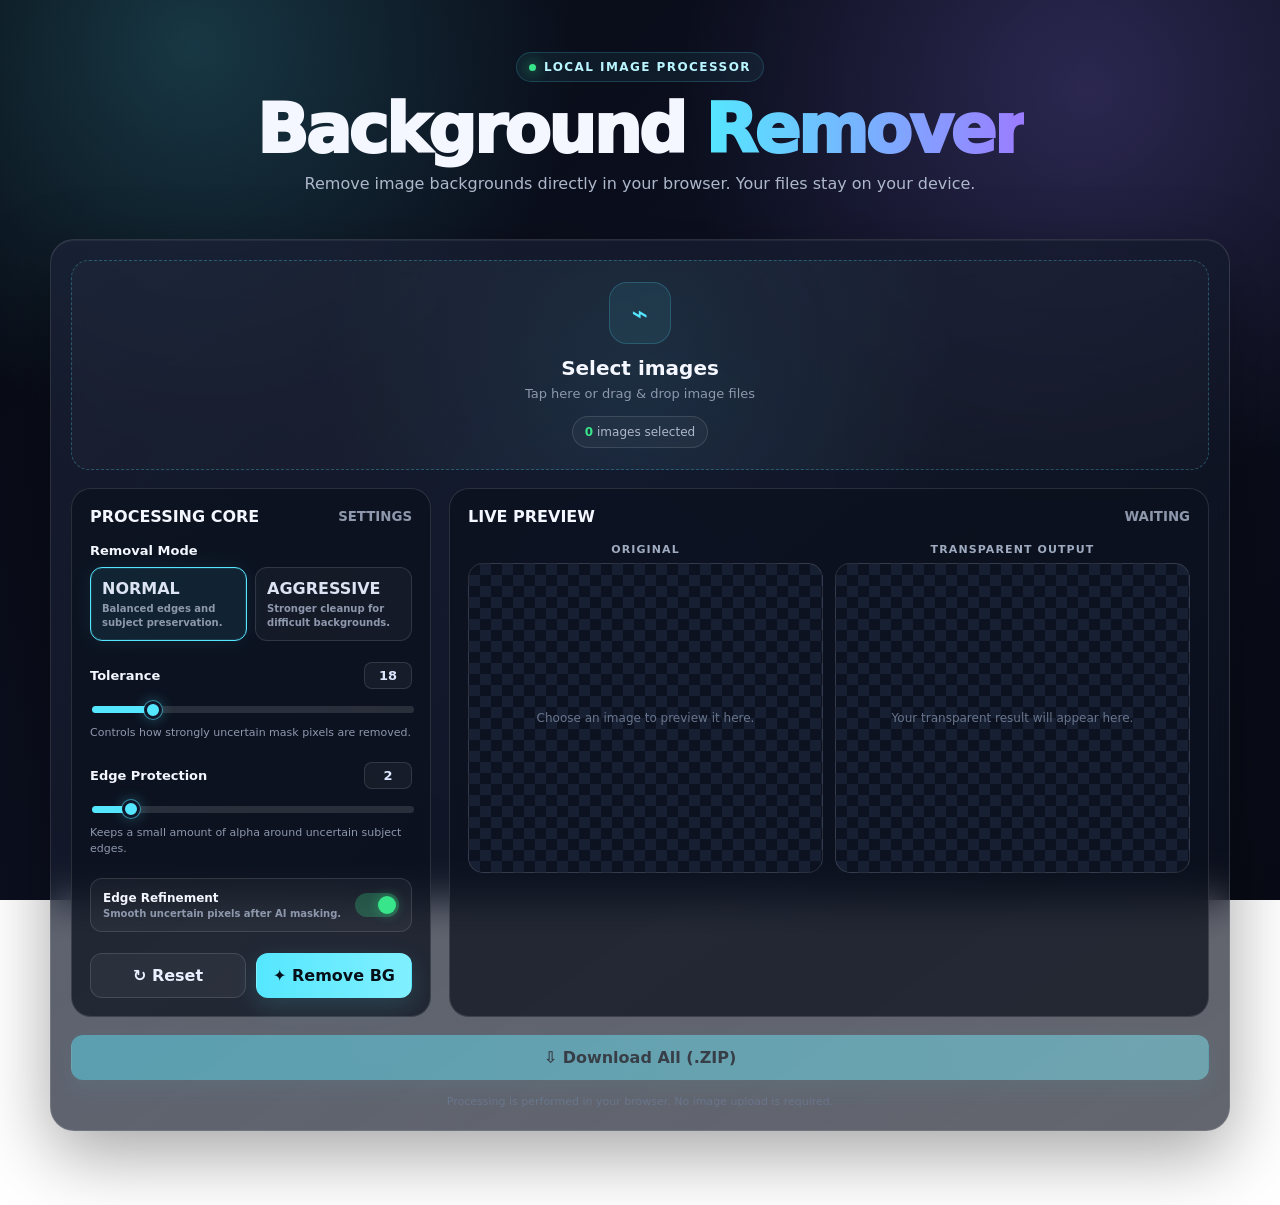
==== commit d90a7b63: "Update bg-remover.html" ====
--- a/bg-remover.html
+++ b/bg-remover.html
@@ -3,855 +3,590 @@
 <head>
 <meta charset="utf-8">
 <meta name="viewport" content="width=device-width,initial-scale=1">
-<title>Cut It Out! — AI Background Remover</title>
-
+<title>Background Remover | Cut It Out!</title>
 <style>
 :root{
-  --bg:#050810;
-  --panel:rgba(12,18,32,.64);
-  --panel2:rgba(16,24,42,.72);
-  --line:rgba(120,210,255,.15);
-  --text:#f3f7ff;
-  --muted:#8491a8;
-  --cyan:#43dcff;
-  --blue:#628cff;
-  --purple:#9a6cff;
-  --green:#39e58c;
-  --danger:#ff667c;
-}
-
-*{
-  box-sizing:border-box;
-}
-
-html{
-  scroll-behavior:smooth;
-}
-
+  --bg:#070a12;
+  --glass:rgba(20,25,40,.62);
+  --glass2:rgba(12,17,30,.72);
+  --line:rgba(255,255,255,.12);
+  --text:#f4f7ff;
+  --muted:#8e98ad;
+  --cyan:#55e7ff;
+  --violet:#9b7cff;
+  --green:#38e58a;
+  --danger:#ff667a;
+}
+*{box-sizing:border-box}
+html{scroll-behavior:smooth}
 body{
   margin:0;
   min-height:100vh;
   color:var(--text);
-  font-family:system-ui,-apple-system,BlinkMacSystemFont,"Segoe UI",sans-serif;
+  font-family:Inter,system-ui,-apple-system,BlinkMacSystemFont,"Segoe UI",sans-serif;
   background:
-    radial-gradient(circle at 50% -10%,rgba(55,110,255,.28),transparent 35%),
-    radial-gradient(circle at 0% 45%,rgba(0,220,255,.10),transparent 30%),
-    radial-gradient(circle at 100% 70%,rgba(145,70,255,.12),transparent 32%),
-    linear-gradient(145deg,#050810,#080d19 48%,#050711);
-  overflow-x:hidden;
-}
-
+    radial-gradient(circle at 15% 5%,rgba(85,231,255,.20),transparent 28%),
+    radial-gradient(circle at 85% 10%,rgba(155,124,255,.22),transparent 30%),
+    radial-gradient(circle at 50% 70%,rgba(60,100,255,.10),transparent 38%),
+    linear-gradient(135deg,#070a12,#0c1020 48%,#080b15);
+  background-attachment:fixed;
+}
 body:before{
   content:"";
   position:fixed;
   inset:0;
   pointer-events:none;
-  opacity:.25;
+  opacity:.18;
   background-image:
-    linear-gradient(rgba(100,180,255,.025) 1px,transparent 1px),
-    linear-gradient(90deg,rgba(100,180,255,.025) 1px,transparent 1px);
-  background-size:35px 35px;
-}
-
+    linear-gradient(rgba(255,255,255,.035) 1px,transparent 1px),
+    linear-gradient(90deg,rgba(255,255,255,.035) 1px,transparent 1px);
+  background-size:42px 42px;
+  mask-image:linear-gradient(to bottom,#000,transparent 85%);
+}
 main{
-  width:min(1220px,calc(100% - 28px));
+  width:min(1180px,calc(100% - 28px));
   margin:auto;
-  padding:30px 0 55px;
+  padding:34px 0 55px;
+}
+.hero{
   position:relative;
-  z-index:1;
-}
-
-.hero{
   text-align:center;
   padding:18px 0 25px;
 }
-
-.logo{
-  margin:0;
-  font-size:clamp(38px,7vw,62px);
-  font-weight:950;
-  letter-spacing:-2.8px;
-}
-
-.logo span{
-  color:var(--cyan);
-  text-shadow:0 0 28px rgba(67,220,255,.35);
-}
-
-.subtitle{
-  color:#aebbd0;
-  margin:12px auto 0;
-  max-width:650px;
-  line-height:1.5;
-  font-size:15px;
-}
-
-.status-line{
-  display:flex;
-  justify-content:center;
+.eyebrow{
+  display:inline-flex;
   align-items:center;
   gap:8px;
-  margin-top:16px;
-  color:#718099;
+  padding:7px 12px;
+  border:1px solid rgba(85,231,255,.18);
+  border-radius:999px;
+  background:rgba(85,231,255,.06);
+  color:#b9f5ff;
   font-size:12px;
-}
-
-.status-dot{
-  width:7px;
-  height:7px;
-  border-radius:50%;
+  font-weight:800;
+  letter-spacing:.12em;
+  text-transform:uppercase;
+}
+.dot{
+  width:7px;height:7px;border-radius:50%;
   background:var(--green);
-  box-shadow:0 0 12px var(--green);
-}
-
+  box-shadow:0 0 14px var(--green);
+}
+h1{
+  margin:15px 0 8px;
+  font-size:clamp(40px,7vw,68px);
+  line-height:.98;
+  letter-spacing:-3px;
+  font-weight:950;
+}
+h1 span{
+  background:linear-gradient(90deg,var(--cyan),var(--violet));
+  -webkit-background-clip:text;
+  background-clip:text;
+  color:transparent;
+}
+.subtitle{
+  max-width:700px;
+  margin:0 auto;
+  color:#aeb8cb;
+  line-height:1.55;
+}
 .glass{
-  background:
-    linear-gradient(135deg,
-      rgba(255,255,255,.055),
-      rgba(255,255,255,.015));
+  background:linear-gradient(145deg,rgba(28,35,56,.72),rgba(10,15,28,.64));
   border:1px solid var(--line);
-  box-shadow:
-    0 20px 70px rgba(0,0,0,.35),
-    inset 0 1px 0 rgba(255,255,255,.045);
-  backdrop-filter:blur(22px);
-  -webkit-backdrop-filter:blur(22px);
-  border-radius:22px;
-}
-
-.upload{
-  padding:16px;
-  margin-top:5px;
-}
-
+  box-shadow:0 24px 70px rgba(0,0,0,.35),inset 0 1px rgba(255,255,255,.06);
+  backdrop-filter:blur(20px);
+  -webkit-backdrop-filter:blur(20px);
+}
+.card{
+  border-radius:24px;
+  padding:20px;
+  margin-top:18px;
+  animation:cardIn .55s ease both;
+}
+@keyframes cardIn{
+  from{opacity:0;transform:translateY(18px) scale(.985)}
+  to{opacity:1;transform:none}
+}
 .drop{
-  min-height:190px;
-  border:1px dashed rgba(67,220,255,.25);
-  border-radius:17px;
+  min-height:210px;
+  border:1px dashed rgba(85,231,255,.28);
+  border-radius:18px;
   display:flex;
   flex-direction:column;
   align-items:center;
   justify-content:center;
   text-align:center;
   cursor:pointer;
-  background:rgba(4,10,20,.35);
-  transition:.2s;
-}
-
-.drop:hover,
-.drop.drag{
+  background:
+    radial-gradient(circle at center,rgba(85,231,255,.08),transparent 55%),
+    rgba(255,255,255,.018);
+  transition:.2s ease;
+}
+.drop:hover,.drop.drag{
   border-color:var(--cyan);
-  background:rgba(67,220,255,.055);
-  box-shadow:0 0 35px rgba(67,220,255,.08);
+  background:
+    radial-gradient(circle at center,rgba(85,231,255,.14),transparent 58%),
+    rgba(255,255,255,.025);
   transform:translateY(-2px);
-}
-
+  box-shadow:0 0 35px rgba(85,231,255,.08);
+}
 .drop-icon{
-  font-size:35px;
-  margin-bottom:8px;
-  filter:drop-shadow(0 0 12px rgba(67,220,255,.5));
-}
-
-.drop-title{
-  font-size:19px;
-  font-weight:850;
-}
-
-.drop-sub{
-  color:var(--muted);
-  font-size:13px;
-  margin-top:5px;
-}
-
+  width:62px;height:62px;
+  display:grid;place-items:center;
+  border-radius:18px;
+  background:rgba(85,231,255,.08);
+  border:1px solid rgba(85,231,255,.2);
+  color:var(--cyan);
+  font-size:28px;
+  margin-bottom:12px;
+}
+.drop-title{font-size:20px;font-weight:900}
+.drop-sub{margin-top:6px;color:var(--muted);font-size:13px}
 .count{
-  margin-top:13px;
-  padding:7px 12px;
+  margin-top:15px;
+  padding:8px 12px;
   border:1px solid var(--line);
-  border-radius:10px;
-  color:#9eabc0;
+  border-radius:999px;
+  color:#aeb8cb;
+  background:rgba(255,255,255,.035);
   font-size:12px;
-  background:rgba(255,255,255,.025);
-}
-
-.count strong{
-  color:var(--green);
-}
-
-input[type=file]{
-  display:none;
-}
-
+}
+.count strong{color:var(--green)}
+input[type=file]{display:none}
 .workspace{
   display:grid;
   grid-template-columns:360px 1fr;
-  gap:15px;
-  margin-top:15px;
-}
-
+  gap:18px;
+  margin-top:18px;
+}
 .panel{
+  min-width:0;
   padding:18px;
-}
-
+  border-radius:20px;
+  background:var(--glass2);
+  border:1px solid var(--line);
+}
 .panel-title{
   display:flex;
   align-items:center;
-  gap:8px;
+  justify-content:space-between;
+  margin-bottom:17px;
   font-weight:900;
-  font-size:14px;
-  letter-spacing:.7px;
-  margin-bottom:18px;
-}
-
-.panel-title:before{
-  content:"";
-  width:7px;
-  height:7px;
-  border-radius:50%;
-  background:var(--cyan);
-  box-shadow:0 0 12px var(--cyan);
-}
-
-.setting{
-  margin-bottom:20px;
-}
-
+}
+.panel-title small{
+  color:var(--muted);
+  font-weight:600;
+}
+.setting{margin-bottom:21px}
+.setting:last-child{margin-bottom:0}
 .setting-head{
   display:flex;
+  align-items:center;
   justify-content:space-between;
-  align-items:center;
+  gap:10px;
   margin-bottom:9px;
   font-size:13px;
   font-weight:800;
 }
-
 .value{
-  min-width:50px;
-  padding:5px 8px;
+  min-width:48px;
+  padding:5px 9px;
+  border-radius:8px;
   text-align:center;
-  border-radius:8px;
-  background:rgba(255,255,255,.035);
+  background:rgba(255,255,255,.045);
   border:1px solid var(--line);
-  color:#dbe8ff;
-}
-
+  color:#dce7ff;
+}
 .mode-group{
   display:grid;
   grid-template-columns:1fr 1fr;
   gap:8px;
 }
-
 .mode-btn{
-  min-height:82px;
+  border:1px solid var(--line);
+  border-radius:12px;
   padding:11px;
+  background:rgba(255,255,255,.035);
+  color:#dce4f4;
   text-align:left;
-  border-radius:13px;
-  border:1px solid var(--line);
-  background:rgba(5,11,22,.5);
-  color:#cbd6e8;
   cursor:pointer;
+  font-weight:850;
   transition:.18s;
 }
-
-.mode-btn:hover{
-  border-color:rgba(67,220,255,.35);
-}
-
-.mode-btn.active{
-  border-color:rgba(67,220,255,.65);
-  background:linear-gradient(135deg,rgba(67,220,255,.12),rgba(98,140,255,.08));
-  box-shadow:0 0 25px rgba(67,220,255,.07);
-}
-
-.mode-btn b{
-  display:block;
-  font-size:14px;
-}
-
 .mode-btn small{
   display:block;
-  margin-top:5px;
-  color:#718099;
+  margin-top:4px;
+  color:var(--muted);
   font-size:10px;
-  line-height:1.4;
-}
-
+  line-height:1.35;
+  font-weight:600;
+}
+.mode-btn:hover{border-color:rgba(85,231,255,.35)}
+.mode-btn.active{
+  border-color:var(--cyan);
+  background:rgba(85,231,255,.08);
+  box-shadow:0 0 22px rgba(85,231,255,.08),inset 0 0 0 1px rgba(85,231,255,.12);
+}
+.range{
+  width:100%;
+  appearance:none;
+  height:7px;
+  border-radius:99px;
+  outline:0;
+  background:linear-gradient(90deg,var(--cyan) 0%,var(--cyan) var(--fill,20%),rgba(255,255,255,.12) var(--fill,20%),rgba(255,255,255,.12) 100%);
+}
+.range::-webkit-slider-thumb{
+  appearance:none;
+  width:18px;height:18px;
+  border-radius:50%;
+  background:var(--cyan);
+  border:3px solid #101729;
+  box-shadow:0 0 0 1px rgba(85,231,255,.5),0 0 14px rgba(85,231,255,.35);
+  cursor:pointer;
+}
+.range::-moz-range-thumb{
+  width:13px;height:13px;
+  border-radius:50%;
+  background:var(--cyan);
+  border:3px solid #101729;
+  cursor:pointer;
+}
 .desc{
-  color:#68758b;
+  margin-top:8px;
+  color:var(--muted);
   font-size:11px;
   line-height:1.45;
-  margin-top:8px;
-}
-
-.help{
-  display:inline-flex;
-  width:17px;
-  height:17px;
-  align-items:center;
-  justify-content:center;
-  border:1px solid #ffffff20;
-  border-radius:50%;
-  color:#728098;
-  font-size:10px;
-  margin-left:3px;
-}
-
-input[type=range]{
-  width:100%;
-  height:7px;
-  appearance:none;
-  -webkit-appearance:none;
-  border-radius:99px;
-  outline:none;
-  background:linear-gradient(
-    90deg,
-    var(--cyan) 0%,
-    var(--blue) var(--fill,20%),
-    rgba(255,255,255,.09) var(--fill,20%),
-    rgba(255,255,255,.09) 100%
-  );
-}
-
-input[type=range]::-webkit-slider-thumb{
-  appearance:none;
-  -webkit-appearance:none;
-  width:19px;
-  height:19px;
-  border-radius:50%;
-  background:#dffaff;
-  border:3px solid #17263b;
-  box-shadow:0 0 0 1px var(--cyan),0 0 15px rgba(67,220,255,.45);
-}
-
-input[type=range]::-moz-range-thumb{
-  width:15px;
-  height:15px;
-  border-radius:50%;
-  background:#dffaff;
-  border:3px solid #17263b;
-  box-shadow:0 0 0 1px var(--cyan);
-}
-
+}
 .switch-row{
   display:flex;
+  align-items:center;
   justify-content:space-between;
-  align-items:center;
   gap:10px;
   padding:12px;
-  border-radius:13px;
   border:1px solid var(--line);
-  background:rgba(5,11,22,.45);
-}
-
-.switch-text{
-  font-size:12px;
-  font-weight:800;
-}
-
+  border-radius:12px;
+  background:rgba(255,255,255,.035);
+}
+.switch-text{font-size:12px;font-weight:800}
 .switch-text small{
   display:block;
-  color:#68758b;
+  color:var(--muted);
   font-size:10px;
-  font-weight:500;
   margin-top:3px;
-}
-
-.switch{
-  position:relative;
-  width:45px;
-  height:24px;
-  flex:none;
-}
-
-.switch input{
-  display:none;
-}
-
+  font-weight:600;
+}
+.switch{position:relative;width:44px;height:24px;flex:none}
+.switch input{display:none}
 .switch-slider{
-  position:absolute;
-  inset:0;
+  position:absolute;inset:0;
   border-radius:99px;
-  background:#202b3c;
+  background:#30384b;
   cursor:pointer;
-}
-
+  transition:.2s;
+}
 .switch-slider:before{
   content:"";
   position:absolute;
-  width:18px;
-  height:18px;
-  top:3px;
-  left:3px;
+  width:18px;height:18px;
+  left:3px;top:3px;
   border-radius:50%;
-  background:#718099;
+  background:#9ca7bc;
   transition:.2s;
 }
-
-.switch input:checked+.switch-slider{
-  background:#087f9d;
-}
-
+.switch input:checked+.switch-slider{background:rgba(56,229,138,.25)}
 .switch input:checked+.switch-slider:before{
-  transform:translateX(21px);
-  background:#eaffff;
-  box-shadow:0 0 10px var(--cyan);
-}
-
-.reset{
-  width:100%;
-  margin-top:3px;
-  padding:11px;
-  border-radius:11px;
+  transform:translateX(20px);
+  background:var(--green);
+  box-shadow:0 0 12px rgba(56,229,138,.45);
+}
+.actions{
+  display:flex;
+  gap:10px;
+  margin-top:18px;
+}
+button{
+  font:inherit;
+}
+.action{
+  flex:1;
   border:1px solid var(--line);
-  background:rgba(255,255,255,.025);
-  color:#aebbd0;
-  font-weight:800;
+  border-radius:12px;
+  padding:12px 16px;
   cursor:pointer;
-}
-
-.reset:hover{
-  border-color:rgba(67,220,255,.4);
-  color:white;
-}
-
-.preview{
-  padding:18px;
-  min-width:0;
-}
-
-.preview-head{
-  display:flex;
-  justify-content:space-between;
-  align-items:center;
-  margin-bottom:13px;
-}
-
-.preview-label{
-  font-size:14px;
   font-weight:900;
-  letter-spacing:.7px;
-}
-
-.local{
-  color:#637188;
-  font-size:10px;
-}
-
+  transition:.18s;
+}
+.action:hover{transform:translateY(-2px)}
+.primary{
+  color:#061018;
+  background:linear-gradient(90deg,var(--cyan),#80f0ff);
+  border-color:transparent;
+  box-shadow:0 8px 25px rgba(85,231,255,.15);
+}
+.secondary{
+  color:#eaf0ff;
+  background:rgba(255,255,255,.045);
+}
+.action:disabled{opacity:.45;cursor:not-allowed;transform:none}
 .previews{
   display:grid;
   grid-template-columns:1fr 1fr;
   gap:12px;
 }
-
 .pane-label{
-  color:#6f7c91;
-  font-size:10px;
+  color:#9eabc0;
+  font-size:11px;
   font-weight:800;
   margin-bottom:7px;
+  text-align:center;
   text-transform:uppercase;
-  letter-spacing:1px;
-}
-
+  letter-spacing:.1em;
+}
 .frame{
-  height:330px;
+  height:310px;
   border-radius:15px;
-  border:1px solid rgba(120,210,255,.11);
-  overflow:hidden;
+  border:1px solid var(--line);
   display:flex;
   align-items:center;
   justify-content:center;
-  position:relative;
+  overflow:hidden;
   background:
-    linear-gradient(45deg,#101a29 25%,transparent 25%) 0 0/20px 20px,
-    linear-gradient(-45deg,#101a29 25%,transparent 25%) 0 10px/20px 20px,
-    linear-gradient(45deg,transparent 75%,#101a29 75%) 10px -10px/20px 20px,
-    linear-gradient(-45deg,transparent 75%,#101a29 75%) -10px 0/20px 20px,
-    #09101b;
-}
-
+    linear-gradient(45deg,#172033 25%,transparent 25%) 0 0/22px 22px,
+    linear-gradient(-45deg,#172033 25%,transparent 25%) 0 11px/22px 22px,
+    linear-gradient(45deg,transparent 75%,#172033 75%) 11px -11px/22px 22px,
+    linear-gradient(-45deg,transparent 75%,#172033 75%) -11px 0/22px 22px,
+    #0c1220;
+}
 .frame img{
   max-width:100%;
   max-height:100%;
+  width:auto;
+  height:auto;
   object-fit:contain;
   display:block;
 }
-
 .empty{
-  color:#435069;
-  font-size:11px;
+  color:#68758d;
+  font-size:12px;
   text-align:center;
   padding:20px;
 }
-
-.actions{
-  display:grid;
-  grid-template-columns:1fr 1fr;
-  gap:12px;
-  margin-top:15px;
-}
-
-button{
-  font-family:inherit;
-}
-
-.action{
-  padding:13px 16px;
-  border-radius:12px;
-  font-size:13px;
-  font-weight:900;
-  cursor:pointer;
-  transition:.18s;
-}
-
-.primary{
-  border:0;
-  color:#031019;
-  background:linear-gradient(100deg,var(--cyan),var(--blue));
-  box-shadow:0 8px 30px rgba(67,150,255,.18);
-}
-
-.primary:hover{
-  transform:translateY(-2px);
-  box-shadow:0 12px 35px rgba(67,150,255,.28);
-}
-
-.secondary{
-  border:1px solid var(--line);
-  color:#aebbd0;
-  background:rgba(255,255,255,.025);
-}
-
-.secondary:hover{
-  border-color:rgba(67,220,255,.35);
-  color:white;
-}
-
-button:disabled{
-  opacity:.35;
-  cursor:not-allowed;
-  transform:none!important;
-}
-
 .progress{
   display:none;
-  margin-top:15px;
-  padding:16px;
-}
-
+}
 .progress-top{
   display:flex;
   justify-content:space-between;
   font-size:12px;
-  color:#aebbd0;
+  color:#c6d0e3;
   margin-bottom:8px;
 }
-
-.percent{
-  color:var(--cyan);
-  font-weight:900;
-}
-
+.percent{color:var(--cyan);font-weight:900}
 .track{
   height:8px;
+  overflow:hidden;
   border-radius:99px;
-  overflow:hidden;
   background:rgba(255,255,255,.08);
 }
-
 .bar{
   width:0;
   height:100%;
   border-radius:99px;
-  background:linear-gradient(90deg,var(--cyan),var(--blue),var(--purple));
+  background:linear-gradient(90deg,var(--violet),var(--cyan));
   transition:width .15s;
-}
-
-.status{
-  color:#65738a;
-  font-size:11px;
-  margin-top:8px;
-}
-
+  box-shadow:0 0 18px rgba(85,231,255,.35);
+}
+.status{margin-top:8px;color:var(--muted);font-size:11px}
 .results{
   display:grid;
   grid-template-columns:repeat(auto-fill,minmax(190px,1fr));
   gap:12px;
-  margin-top:15px;
-}
-
+  margin-top:18px;
+}
 .result{
   position:relative;
   overflow:hidden;
-  border-radius:15px;
+  border-radius:16px;
   border:1px solid var(--line);
-  background:rgba(10,17,29,.65);
-  animation:pop .35s ease both;
-}
-
-@keyframes pop{
-  from{
-    opacity:0;
-    transform:translateY(14px) scale(.96);
-  }
-  to{
-    opacity:1;
-    transform:none;
-  }
-}
-
+  background:rgba(15,20,34,.72);
+  animation:cardIn .45s ease both;
+}
 .result img{
+  display:block;
   width:100%;
-  height:160px;
+  height:165px;
   object-fit:contain;
-  display:block;
-  background:#070d17;
-}
-
-.result-body{
-  padding:9px;
-}
-
+  background:#090e19;
+}
+.result-body{padding:10px}
 .result-name{
-  font-size:11px;
   white-space:nowrap;
   overflow:hidden;
   text-overflow:ellipsis;
-}
-
-.result-size{
-  color:#617087;
-  font-size:10px;
-  margin-top:3px;
-}
-
+  font-size:11px;
+  color:#d2daea;
+}
+.result-size{font-size:10px;color:#69758b;margin-top:3px}
+.done{
+  position:absolute;
+  top:7px;left:7px;
+  padding:4px 7px;
+  border-radius:999px;
+  color:#03120b;
+  background:var(--green);
+  font-size:9px;
+  font-weight:950;
+}
 .download-one{
   position:absolute;
-  top:7px;
-  right:7px;
-  width:30px;
-  height:30px;
+  top:7px;right:7px;
+  width:30px;height:30px;
+  padding:0;
+  border:1px solid var(--line);
   border-radius:9px;
-  border:1px solid #ffffff20;
-  background:rgba(5,10,18,.8);
+  background:rgba(5,9,18,.78);
   color:white;
   cursor:pointer;
 }
-
-.done{
-  position:absolute;
-  top:7px;
-  left:7px;
-  padding:4px 6px;
-  border-radius:6px;
-  background:#087c4a;
-  color:white;
-  font-size:9px;
-  font-weight:900;
-}
-
 .note{
   text-align:center;
-  color:#536076;
-  font-size:10px;
   margin-top:14px;
-}
-
+  color:#69758b;
+  font-size:11px;
+  line-height:1.5;
+}
 @media(max-width:850px){
-  .workspace{
-    grid-template-columns:1fr;
-  }
-
-  .frame{
-    height:290px;
-  }
-}
-
-@media(max-width:560px){
-  main{
-    width:calc(100% - 16px);
-    padding-top:18px;
-  }
-
-  .previews,
-  .actions{
-    grid-template-columns:1fr;
-  }
-
-  .mode-group{
-    grid-template-columns:1fr 1fr;
-  }
-
-  .frame{
-    height:250px;
-  }
+  .workspace{grid-template-columns:1fr}
+}
+@media(max-width:620px){
+  main{width:calc(100% - 18px);padding-top:20px}
+  .previews{grid-template-columns:1fr}
+  .frame{height:260px}
+  .mode-group{grid-template-columns:1fr}
+  .actions{flex-direction:column}
+  h1{letter-spacing:-2px}
 }
 </style>
 </head>
-
 <body>
 <main>
-
 <section class="hero">
-  <h1 class="logo">Cut It <span>Out!</span> ✂️</h1>
-  <p class="subtitle">
-    AI background removal running directly in your browser.
-  </p>
-
-  <div class="status-line">
-    <span class="status-dot"></span>
-    LOCAL PROCESSING • NO IMAGE UPLOAD
-  </div>
+  <div class="eyebrow"><span class="dot"></span> LOCAL IMAGE PROCESSOR</div>
+  <h1>Background <span>Remover</span></h1>
+  <p class="subtitle">Remove image backgrounds directly in your browser. Your files stay on your device.</p>
 </section>
 
-<section class="glass upload">
+<section class="glass card">
   <div class="drop" id="drop">
-    <div class="drop-icon">◈</div>
+    <div class="drop-icon">⌁</div>
     <div class="drop-title">Select images</div>
-    <div class="drop-sub">Tap here or drag & drop images</div>
-    <div class="count" id="count">0 images selected</div>
+    <div class="drop-sub">Tap here or drag & drop image files</div>
+    <div class="count" id="count"><strong>0</strong> images selected</div>
     <input id="files" type="file" accept="image/*" multiple>
   </div>
+
+  <div class="workspace">
+    <aside class="panel">
+      <div class="panel-title">
+        <span>PROCESSING CORE</span>
+        <small>SETTINGS</small>
+      </div>
+
+      <div class="setting">
+        <div class="setting-head"><span>Removal Mode</span></div>
+        <div class="mode-group">
+          <button class="mode-btn active" id="modeNormal" type="button">
+            NORMAL
+            <small>Balanced edges and subject preservation.</small>
+          </button>
+          <button class="mode-btn" id="modeAggressive" type="button">
+            AGGRESSIVE
+            <small>Stronger cleanup for difficult backgrounds.</small>
+          </button>
+        </div>
+      </div>
+
+      <div class="setting">
+        <div class="setting-head">
+          <span>Tolerance</span><span class="value" id="tolVal">18</span>
+        </div>
+        <input class="range" id="tol" type="range" min="1" max="100" value="18">
+        <div class="desc">Controls how strongly uncertain mask pixels are removed.</div>
+      </div>
+
+      <div class="setting">
+        <div class="setting-head">
+          <span>Edge Protection</span><span class="value" id="padVal">2</span>
+        </div>
+        <input class="range" id="pad" type="range" min="0" max="20" value="2">
+        <div class="desc">Keeps a small amount of alpha around uncertain subject edges.</div>
+      </div>
+
+      <div class="setting">
+        <div class="switch-row">
+          <div class="switch-text">
+            Edge Refinement
+            <small>Smooth uncertain pixels after AI masking.</small>
+          </div>
+          <label class="switch">
+            <input id="selfImprove" type="checkbox" checked>
+            <span class="switch-slider"></span>
+          </label>
+        </div>
+      </div>
+
+      <div class="actions">
+        <button class="action secondary" id="reset" type="button">↻ Reset</button>
+        <button class="action primary" id="clean" type="button">✦ Remove BG</button>
+      </div>
+    </aside>
+
+    <section class="panel">
+      <div class="panel-title">
+        <span>LIVE PREVIEW</span>
+        <small id="previewStatus">WAITING</small>
+      </div>
+      <div class="previews">
+        <div>
+          <div class="pane-label">Original</div>
+          <div class="frame" id="originalFrame">
+            <div class="empty" id="originalEmpty">Choose an image to preview it here.</div>
+            <img id="origPreview" alt="" style="display:none">
+          </div>
+        </div>
+        <div>
+          <div class="pane-label">Transparent Output</div>
+          <div class="frame" id="resultFrame">
+            <div class="empty" id="resultEmpty">Your transparent result will appear here.</div>
+            <img id="resultPreview" alt="" style="display:none">
+          </div>
+        </div>
+      </div>
+    </section>
+  </div>
+
+  <div class="glass card progress" id="progressCard">
+    <div class="progress-top">
+      <span id="progressText">Preparing…</span>
+      <span class="percent" id="percent">0%</span>
+    </div>
+    <div class="track"><div class="bar" id="bar"></div></div>
+    <div class="status" id="status"></div>
+  </div>
+
+  <div class="actions">
+    <button class="action primary" id="downloadAll" type="button" disabled>⇩ Download All (.ZIP)</button>
+  </div>
+
+  <div class="note">Processing is performed in your browser. No image upload is required.</div>
 </section>
 
-<section class="workspace">
-
-<section class="glass panel">
-  <div class="panel-title">AI CONTROLS</div>
-
-  <div class="setting">
-    <div class="setting-head">
-      <span>Removal Mode <span class="help">?</span></span>
-    </div>
-
-    <div class="mode-group">
-      <button class="mode-btn active" id="modeNormal" type="button">
-        <b>Normal</b>
-        <small>Balanced edges and natural subject detail.</small>
-      </button>
-
-      <button class="mode-btn" id="modeAggressive" type="button">
-        <b>Aggressive</b>
-        <small>Stronger cleanup around uncertain background pixels.</small>
-      </button>
-    </div>
-  </div>
-
-  <div class="setting">
-    <div class="setting-head">
-      <span>Tolerance</span>
-      <span class="value" id="tolVal">18</span>
-    </div>
-
-    <input id="tol" type="range" min="1" max="100" value="18">
-
-    <div class="desc">
-      Higher values remove more uncertain pixels.
-    </div>
-  </div>
-
-  <div class="setting">
-    <div class="setting-head">
-      <span>Safety Margin</span>
-      <span class="value" id="padVal">2 px</span>
-    </div>
-
-    <input id="pad" type="range" min="0" max="20" value="2">
-
-    <div class="desc">
-      Keeps a tiny protective alpha layer around subject edges.
-    </div>
-  </div>
-
-  <div class="setting">
-    <div class="setting-head">
-      <span>Self Improvement</span>
-    </div>
-
-    <div class="switch-row">
-      <div class="switch-text">
-        Edge Refinement
-        <small>Softens uncertain AI edges.</small>
-      </div>
-
-      <label class="switch">
-        <input type="checkbox" id="selfImprove" checked>
-        <span class="switch-slider"></span>
-      </label>
-    </div>
-  </div>
-
-  <button class="reset" id="reset" type="button">
-    ↻ Reset Settings
-  </button>
-</section>
-
-<section class="glass preview">
-  <div class="preview-head">
-    <div class="preview-label">PREVIEW</div>
-    <div class="local">● LOCAL PREVIEW</div>
-  </div>
-
-  <div class="previews">
-
-    <div>
-      <div class="pane-label">Original</div>
-
-      <div class="frame" id="originalFrame">
-        <div class="empty" id="originalEmpty">
-          Select an image to preview it.
-        </div>
-
-        <img id="origPreview" alt="Original preview" hidden>
-      </div>
-    </div>
-
-    <div>
-      <div class="pane-label">Transparent Result</div>
-
-      <div class="frame" id="resultFrame">
-        <div class="empty" id="resultEmpty">
-          Your transparent result will appear here.
-        </div>
-
-        <img id="cropPreview" alt="Transparent result" hidden>
-      </div>
-    </div>
-
-  </div>
-</section>
-
-</section>
-
-<section class="actions">
-  <button class="action primary" id="clean" type="button">
-    ✦ Remove Background
-  </button>
-
-  <button class="action secondary" id="downloadAll" type="button" disabled>
-    ⇩ Download All (.ZIP)
-  </button>
-</section>
-
-<section class="glass progress" id="progressCard">
-  <div class="progress-top">
-    <span id="progressText">Preparing…</span>
-    <span class="percent" id="percent">0%</span>
-  </div>
-
-  <div class="track">
-    <div class="bar" id="bar"></div>
-  </div>
-
-  <div class="status" id="status"></div>
-</section>
-
 <div class="results" id="results"></div>
-
-<div class="note">
-  Your images stay on this device. The AI model runs locally in your browser.
-</div>
-
 </main>
 
-<script type="module">iv>const $ = id => document.getElementById(id);
+<script type="module">
+const $ = id => document.getElementById(id);
 
 const filesEl = $("files");
 const drop = $("drop");
@@ -859,20 +594,18 @@
 
 const modeNormal = $("modeNormal");
 const modeAggressive = $("modeAggressive");
-
 const tolEl = $("tol");
 const padEl = $("pad");
 const tolVal = $("tolVal");
 const padVal = $("padVal");
-
 const selfImprove = $("selfImprove");
 const resetBtn = $("reset");
 
 const origPreview = $("origPreview");
-const cropPreview = $("cropPreview");
-
+const resultPreview = $("resultPreview");
 const originalEmpty = $("originalEmpty");
 const resultEmpty = $("resultEmpty");
+const previewStatus = $("previewStatus");
 
 const cleanBtn = $("clean");
 const downloadAll = $("downloadAll");
@@ -882,1443 +615,596 @@
 const percent = $("percent");
 const bar = $("bar");
 const status = $("status");
-
 const results = $("results");
 
 let selected = [];
 let outputs = [];
-let currentPage = 1;
-
 let cropMode = "normal";
 let previewURL = null;
-let resultURL = null;
 let previewToken = 0;
-
-const PAGE_SIZE = 20;
+let remover = null;
+let modelLoading = null;
 
 function updateSlider(el){
   const min = Number(el.min);
   const max = Number(el.max);
   const value = Number(el.value);
-
   const pct = ((value-min)/(max-min))*100;
-
   el.style.setProperty("--fill",pct+"%");
 }
 
 function updateCount(){
-  count.innerHTML =
-    `<strong>${selected.length}</strong> images selected`;
-}
-
-function setFiles(list){
-  const incoming = Array.from(list || []);
-
-  selected = incoming.filter(file =>
-    file &&
-    file.type &&
-    file.type.startsWith("image/")
-  );
-
+  count.innerHTML = `<strong>${selected.length}</strong> image${selected.length===1?"":"s"} selected`;
+}
+
+function setMode(mode){
+  cropMode = mode;
+  modeNormal.classList.toggle("active",mode==="normal");
+  modeAggressive.classList.toggle("active",mode==="aggressive");
+  if(selected.length) updatePreview();
+}
+
+function setProgress(value,text){
+  const v=Math.max(0,Math.min(100,value));
+  bar.style.width=v+"%";
+  percent.textContent=Math.round(v)+"%";
+  if(text) progressText.textContent=text;
+}
+
+function setPreviewStatus(text){
+  previewStatus.textContent=text;
+}
+
+function setFiles(files){
+  selected = files.filter(f => f && f.type && f.type.startsWith("image/"));
   updateCount();
 
+  resultPreview.style.display="none";
+  resultEmpty.style.display="block";
+
   if(!selected.length){
-    origPreview.hidden = true;
-    cropPreview.hidden = true;
-
-    originalEmpty.hidden = false;
-    resultEmpty.hidden = false;
-
+    origPreview.style.display="none";
+    originalEmpty.style.display="block";
+    setPreviewStatus("WAITING");
     return;
   }
 
   showPreview(selected[0]);
 }
 
-function showPreview(file){
-  if(previewURL){
-    URL.revokeObjectURL(previewURL);
-  }
-
-  previewURL = URL.createObjectURL(file);
-
-  origPreview.src = previewURL;
-  origPreview.hidden = false;
-  originalEmpty.hidden = true;
-
-  if(resultURL){
-    URL.revokeObjectURL(resultURL);
-    resultURL = null;
-  }
-
-  cropPreview.hidden = true;
-  resultEmpty.hidden = false;
-
+async function showPreview(file){
+  if(previewURL) URL.revokeObjectURL(previewURL);
+  previewURL=URL.createObjectURL(file);
+  origPreview.src=previewURL;
+  origPreview.style.display="block";
+  originalEmpty.style.display="none";
+  setPreviewStatus("READY");
   updatePreview();
 }
-
-drop.addEventListener("click",()=>{
-  filesEl.click();
-});
-
-filesEl.addEventListener("change",()=>{
-  setFiles(filesEl.files);
-});
-
-drop.addEventListener("dragover",event=>{
-  event.preventDefault();
-  drop.classList.add("drag");
-});
-
-drop.addEventListener("dragleave",()=>{
-  drop.classList.remove("drag");
-});
-
-drop.addEventListener("drop",event=>{
-  event.preventDefault();
-
-  drop.classList.remove("drag");
-
-  setFiles(event.dataTransfer.files);
-});
 
 function loadImage(file){
   return new Promise((resolve,reject)=>{
-    const url = URL.createObjectURL(file);
-    const img = new Image();
-
-    img.onload = ()=>{
+    const url=URL.createObjectURL(file);
+    const img=new Image();
+    img.onload=()=>{
       URL.revokeObjectURL(url);
       resolve(img);
     };
-
-    img.onerror = ()=>{
+    img.onerror=()=>{
       URL.revokeObjectURL(url);
       reject(new Error("Could not load image."));
     };
-
-    img.src = url;
+    img.src=url;
   });
 }
 
-function setMode(mode){
-  cropMode = mode;
-
-  modeNormal.classList.toggle(
-    "active",
-    mode === "normal"
-  );
-
-  modeAggressive.classList.toggle(
-    "active",
-    mode === "aggressive"
-  );
-
-  updatePreview();
-}
-
-modeNormal.addEventListener("click",()=>{
-  setMode("normal");
-});
-
-modeAggressive.addEventListener("click",()=>{
-  setMode("aggressive");
-});
-
-tolEl.addEventListener("input",()=>{
-  tolVal.textContent = tolEl.value;
-  updateSlider(tolEl);
-
-  schedulePreview();
-});
-
-padEl.addEventListener("input",()=>{
-  padVal.textContent = padEl.value + " px";
-  updateSlider(padEl);
-
-  schedulePreview();
-});
-
-selfImprove.addEventListener("change",()=>{
-  schedulePreview();
-});
-
-resetBtn.addEventListener("click",()=>{
-  tolEl.value = 18;
-  padEl.value = 2;
-  selfImprove.checked = true;
-
-  tolVal.textContent = "18";
-  padVal.textContent = "2 px";
-
-  updateSlider(tolEl);
-  updateSlider(padEl);
-
-  setMode("normal");
-});
-
-updateSlider(tolEl);
-updateSlider(padEl);
-
-function setProgress(value,text){
-  const v = Math.max(0,Math.min(100,value));
-
-  bar.style.width = v + "%";
-  percent.textContent = Math.round(v) + "%";
-
-  if(text){
-    progressText.textContent = text;
-  }
-}
-
-let previewTimer = null;
-
-function schedulePreview(){
-  clearTimeout(previewTimer);
-
-  previewTimer = setTimeout(()=>{
-    updatePreview();
-  },180);
-}
-
-function clearResultPreview(){
-  if(resultURL){
-    URL.revokeObjectURL(resultURL);
-    resultURL = null;
-  }
-
-  cropPreview.hidden = true;
-  resultEmpty.hidden = false;
-}
-
-async function updatePreview(){
-  if(!selected.length) return;
-
-  const token = ++previewToken;
-
-  clearResultPreview();
+async function getRemover(){
+  if(remover) return remover;
+  if(modelLoading) return modelLoading;
+
+  modelLoading=(async()=>{
+    setPreviewStatus("LOADING AI");
+    status.textContent="Loading the background-removal model for this browser…";
+
+    const mod=await import("https://cdn.jsdelivr.net/npm/@huggingface/transformers@3.8.1");
+    const pipeline=mod.pipeline;
+
+    remover=await pipeline(
+      "background-removal",
+      "briaai/RMBG-1.4"
+    );
+
+    return remover;
+  })();
 
   try{
-    status.textContent = "Preparing preview…";
-
-    const result = await createTransparentPNG(
-      selected[0],
-      true
-    );
-
-    if(token !== previewToken) return;
-
-    resultURL = URL.createObjectURL(result.blob);
-
-    cropPreview.src = resultURL;
-    cropPreview.hidden = false;
-    resultEmpty.hidden = true;
-
-    status.textContent = "Preview ready.";
-
-  }catch(error){
-    console.error(error);
-
-    if(token === previewToken){
-      status.textContent =
-        error.message || "Preview failed.";
+    return await modelLoading;
+  }finally{
+    modelLoading=null;
+  }
+}
+
+async function removeBackground(file){
+  const pipe=await getRemover();
+  const url=URL.createObjectURL(file);
+
+  try{
+    const output=await pipe(url);
+
+    if(!output || !output.length){
+      throw new Error("The AI model returned no result.");
     }
-  }
-   }let segmenter = null;
-let modelPromise = null;
-
-async function getSegmenter(){
-
-  if(segmenter){
-    return segmenter;
-  }
-
-  if(modelPromise){
-    return modelPromise;
-  }
-
-  modelPromise = (async()=>{
-
-    status.textContent =
-      "Loading AI model for first use…";
-
-    const mod = await import(
-      "https://cdn.jsdelivr.net/npm/@huggingface/transformers@3.8.1"
-    );
-
-    const pipeline = mod.pipeline;
-
-    /*
-      RMBG-1.4 is used as an image-segmentation
-      pipeline. This is the documented Transformers.js
-      route for this model.
-    */
-
-    segmenter = await pipeline(
-      "image-segmentation",
-      "briaai/RMBG-1.4",
-      {
-        device:"wasm"
-      }
-    );
-
-    return segmenter;
-
-  })();
-
-  try{
-    return await modelPromise;
-  }catch(error){
-
-    modelPromise = null;
-    segmenter = null;
-
-    throw new Error(
-      "The AI model could not load. Make sure the page is running through GitHub Pages or another web server."
-    );
-  }
-}
-
-function getMaskFromOutput(output){
-
-  if(!output){
-    throw new Error("The AI returned no result.");
-  }
-
-  /*
-    Different Transformers.js builds can expose the
-    mask slightly differently, so we check the common
-    structures instead of assuming one format.
-  */
-
-  if(Array.isArray(output)){
-
-    const first = output[0];
-
-    if(first){
-
-      if(first.mask){
-        return first.mask;
-      }
-
-      if(first.image){
-        return first.image;
-      }
-
-      if(
-        first.data &&
-        first.width &&
-        first.height
-      ){
-        return first;
+
+    const first=output[0];
+
+    if(first && typeof first.toCanvas==="function"){
+      return first.toCanvas();
+    }
+
+    if(first && typeof first.toBlob==="function"){
+      const blob=await first.toBlob();
+      const bitmap=await createImageBitmap(blob);
+      const canvas=document.createElement("canvas");
+      canvas.width=bitmap.width;
+      canvas.height=bitmap.height;
+      canvas.getContext("2d").drawImage(bitmap,0,0);
+      if(bitmap.close) bitmap.close();
+      return canvas;
+    }
+
+    throw new Error("Unsupported AI output format.");
+  }finally{
+    URL.revokeObjectURL(url);
+  }
+}
+
+function resizeMask(mask,width,height){
+  const canvas=document.createElement("canvas");
+  canvas.width=width;
+  canvas.height=height;
+  const ctx=canvas.getContext("2d",{willReadFrequently:true});
+  ctx.imageSmoothingEnabled=true;
+  ctx.imageSmoothingQuality="high";
+  ctx.drawImage(mask,0,0,width,height);
+  return canvas;
+}
+
+function refineAlpha(alpha,width,height,aggressive){
+  const result=new Uint8ClampedArray(alpha);
+  const boost=aggressive?32:10;
+
+  for(let y=1;y<height-1;y++){
+    for(let x=1;x<width-1;x++){
+      const i=y*width+x;
+      if(alpha[i]===0) continue;
+
+      let neighbors=0;
+      if(alpha[i-1]>100) neighbors++;
+      if(alpha[i+1]>100) neighbors++;
+      if(alpha[i-width]>100) neighbors++;
+      if(alpha[i+width]>100) neighbors++;
+
+      if(aggressive && alpha[i]<100 && neighbors<=1){
+        result[i]=0;
+      }else if(neighbors===0 && alpha[i]<170){
+        result[i]=0;
+      }else if(neighbors>=3 && alpha[i]>30 && alpha[i]<230){
+        result[i]=Math.min(255,alpha[i]+boost);
       }
     }
   }
-
-  if(output.mask){
-    return output.mask;
-  }
-
-  if(
-    output.data &&
-    output.width &&
-    output.height
-  ){
-    return output;
-  }
-
-  throw new Error(
-    "The AI returned an unsupported mask format."
-  );
-}
-
-function maskToCanvas(mask,width,height){
-
-  const canvas = document.createElement("canvas");
-
-  canvas.width = width;
-  canvas.height = height;
-
-  const ctx = canvas.getContext(
-    "2d",
-    {willReadFrequently:true}
-  );
-
-  /*
-    RawImage-style output.
-  */
-
-  if(
-    mask.data &&
-    mask.width &&
-    mask.height
-  ){
-
-    const mw = mask.width;
-    const mh = mask.height;
-    const channels = mask.channels || 1;
-
-    const source = new Uint8ClampedArray(
-      mask.data
-    );
-
-    const temp = document.createElement("canvas");
-
-    temp.width = mw;
-    temp.height = mh;
-
-    const tctx = temp.getContext(
-      "2d",
-      {willReadFrequently:true}
-    );
-
-    const rgba =
-      new Uint8ClampedArray(mw*mh*4);
-
-    for(
-      let i=0,p=0;
-      p<mw*mh;
-      p++,i+=channels
-    ){
-
-      let value = source[i];
-
-      if(channels >= 4){
-        value = source[i+3];
-      }
-
-      rgba[p*4] = value;
-      rgba[p*4+1] = value;
-      rgba[p*4+2] = value;
-      rgba[p*4+3] = 255;
-    }
-
-    tctx.putImageData(
-      new ImageData(rgba,mw,mh),
-      0,
-      0
-    );
-
-    ctx.imageSmoothingEnabled = true;
-    ctx.imageSmoothingQuality = "high";
-
-    ctx.drawImage(
-      temp,
-      0,
-      0,
-      width,
-      height
-    );
-
-    return canvas;
-  }
-
-  throw new Error(
-    "Could not convert AI mask."
-  );
-}
-
-async function getMask(file,width,height){
-
-  const pipe = await getSegmenter();
-
-  const url = URL.createObjectURL(file);
-
-  try{
-
-    const output = await pipe(url,{
-      subtask:"foreground-extraction"
-    });
-
-    const mask = getMaskFromOutput(output);
-
-    return maskToCanvas(
-      mask,
-      width,
-      height
-    );
-
-  }finally{
-
-    URL.revokeObjectURL(url);
-
-  }
-     }function refineAlpha(
-  alpha,
-  width,
-  height,
-  aggressive
-){
-
-  const result =
-    new Uint8ClampedArray(alpha);
-
-  /*
-    Aggressive mode gets a substantially higher
-    removal threshold and removes weak edge pixels.
-  */
-
-  const threshold =
-    aggressive ? 42 : 12;
-
-  for(let y=1;y<height-1;y++){
-
-    for(let x=1;x<width-1;x++){
-
-      const i = y*width+x;
-      const a = alpha[i];
-
-      if(a === 0){
-        continue;
-      }
-
-      const left   = alpha[i-1];
-      const right  = alpha[i+1];
-      const top    = alpha[i-width];
-      const bottom = alpha[i+width];
-
-      const neighbours =
-        (left>100 ? 1:0) +
-        (right>100 ? 1:0) +
-        (top>100 ? 1:0) +
-        (bottom>100 ? 1:0);
-
-      if(aggressive){
-
-        /*
-          Weak isolated pixels are removed.
-        */
-
-        if(
-          a < 145 &&
-          neighbours <= 1
-        ){
-          result[i] = 0;
-          continue;
-        }
-
-        if(
-          a < threshold
-        ){
-          result[i] = 0;
-          continue;
-        }
-
-      }else{
-
-        if(
-          a < threshold &&
-          neighbours === 0
-        ){
-          result[i] = 0;
-          continue;
-        }
-      }
-
-      /*
-        Slightly strengthen confident subject pixels.
-      */
-
-      if(
-        neighbours >= 3 &&
-        a > 35 &&
-        a < 230
-      ){
-
-        result[i] =
-          Math.min(
-            255,
-            a + (aggressive ? 18 : 7)
-          );
-      }
-    }
-  }
-
   return result;
 }
 
-function applyTolerance(
-  alpha,
-  tolerance,
-  aggressive
-){
-
-  const result =
-    new Uint8ClampedArray(alpha);
-
-  /*
-    Normal:
-      subtle threshold
-
-    Aggressive:
-      much stronger threshold
-  */
-
-  const cutoff = aggressive
-    ? Math.min(
-        130,
-        25 + tolerance*1.05
-      )
-    : Math.min(
-        55,
-        5 + tolerance*.30
-      );
-
-  for(let i=0;i<result.length;i++){
-
-    let a = result[i];
-
-    if(a <= cutoff){
-      a = 0;
-    }
-
-    /*
-      Aggressive mode also compresses weak
-      semi-transparent pixels.
-    */
-
-    if(
-      aggressive &&
-      a > cutoff &&
-      a < 150
-    ){
-      a = Math.max(
-        0,
-        a - Math.round(tolerance*.65)
-      );
-    }
-
-    result[i] = a;
-  }
-
-  return result;
-}
-
-function applySafety(
-  alpha,
-  width,
-  height,
-  pad
-){
-
-  if(pad <= 0){
-    return alpha;
-  }
-
-  /*
-    Safety margin only gives a tiny alpha value
-    near confident subject pixels. It does NOT
-    restore the whole background.
-  */
-
-  const result =
-    new Uint8ClampedArray(alpha);
-
-  const radius =
-    Math.min(3,pad);
+function applySafety(alpha,width,height,pad){
+  if(pad<=0) return alpha;
+
+  const result=new Uint8ClampedArray(alpha);
 
   for(let y=0;y<height;y++){
-
     for(let x=0;x<width;x++){
-
-      const i = y*width+x;
-
-      if(alpha[i] > 0){
-        continue;
-      }
-
-      let near = false;
-
-      for(
-        let yy=Math.max(0,y-radius);
-        yy<=Math.min(height-1,y+radius)
-        && !near;
-        yy++
-      ){
-
-        for(
-          let xx=Math.max(0,x-radius);
-          xx<=Math.min(width-1,x+radius);
-          xx++
-        ){
-
-          if(
-            alpha[yy*width+xx] > 210
-          ){
-            near = true;
+      const i=y*width+x;
+      if(alpha[i]>0) continue;
+
+      let nearby=false;
+
+      for(let yy=Math.max(0,y-pad);yy<=Math.min(height-1,y+pad)&&!nearby;yy++){
+        for(let xx=Math.max(0,x-pad);xx<=Math.min(width-1,x+pad);xx++){
+          if(alpha[yy*width+xx]>210){
+            nearby=true;
             break;
           }
         }
       }
 
-      if(near){
-        result[i] = 8;
-      }
+      if(nearby) result[i]=12;
     }
   }
-
   return result;
 }
 
-async function createTransparentPNG(
-  file,
-  previewOnly=false
-){
-
-  const img = await loadImage(file);
-
-  const width = img.naturalWidth;
-  const height = img.naturalHeight;
+async function createTransparentPNG(file){
+  const img=await loadImage(file);
+  const width=img.naturalWidth;
+  const height=img.naturalHeight;
+
+  const mask=await removeBackground(file);
+  const fitted=resizeMask(mask,width,height);
+
+  const maskCtx=fitted.getContext("2d",{willReadFrequently:true});
+  const maskData=maskCtx.getImageData(0,0,width,height);
+
+  const alpha=new Uint8ClampedArray(width*height);
+
+  for(let i=0,p=0;i<maskData.data.length;i+=4,p++){
+    const r=maskData.data[i];
+    const g=maskData.data[i+1];
+    const b=maskData.data[i+2];
+    const a=maskData.data[i+3];
+    alpha[p]=Math.round(((r+g+b)/3)*(a/255));
+  }
+
+  const aggressive=cropMode==="aggressive";
+  const tolerance=Number(tolEl.value);
 
   /*
-    Large images can overwhelm mobile browsers.
-    We still export at the original resolution,
-    but preview inference can use a smaller copy.
+    Aggressive mode deliberately lowers the alpha threshold and
+    removes weak uncertain pixels much more strongly than Normal.
   */
-
-  let inferenceFile = file;
-
-  if(
-    previewOnly &&
-    Math.max(width,height) > 1600
-  ){
-
-    const scale =
-      1600/Math.max(width,height);
-
-    const iw = Math.max(
-      1,
-      Math.round(width*scale)
-    );
-
-    const ih = Math.max(
-      1,
-      Math.round(height*scale)
-    );
-
-    const previewCanvas =
-      document.createElement("canvas");
-
-    previewCanvas.width = iw;
-    previewCanvas.height = ih;
-
-    const pctx =
-      previewCanvas.getContext("2d");
-
-    pctx.drawImage(
-      img,
-      0,
-      0,
-      iw,
-      ih
-    );
-
-    inferenceFile =
-      await new Promise(resolve=>{
-        previewCanvas.toBlob(
-          blob=>{
-            resolve(
-              new File(
-                [blob],
-                "preview.png",
-                {type:"image/png"}
-              )
-            );
-          },
-          "image/png"
-        );
-      });
-  }
-
-  const mask =
-    await getMask(
-      inferenceFile,
-      width,
-      height
-    );
-
-  const maskCtx =
-    mask.getContext(
-      "2d",
-      {willReadFrequently:true}
-    );
-
-  const maskData =
-    maskCtx.getImageData(
-      0,
-      0,
-      width,
-      height
-    );
-
-  const alpha =
-    new Uint8ClampedArray(
-      width*height
-    );
-
-  for(
-    let i=0,p=0;
-    i<maskData.data.length;
-    i+=4,p++
-  ){
-
-    /*
-      RMBG mask is grayscale.
-    */
-
-    alpha[p] =
-      maskData.data[i];
-  }
-
-  const aggressive =
-    cropMode === "aggressive";
-
-  let finalAlpha =
-    applyTolerance(
-      alpha,
-      Number(tolEl.value),
-      aggressive
-    );
+  const cutoff=aggressive
+    ? Math.min(110,45+tolerance*0.65)
+    : Math.min(65,10+tolerance*0.28);
+
+  let finalAlpha=new Uint8ClampedArray(alpha);
+
+  for(let i=0;i<finalAlpha.length;i++){
+    let a=finalAlpha[i];
+
+    if(a<=cutoff){
+      a=0;
+    }else if(aggressive && a<170){
+      const strength=(tolerance/100);
+      a=Math.max(0,Math.round(a*(1.15-strength*.35)));
+    }
+
+    finalAlpha[i]=a;
+  }
 
   if(selfImprove.checked){
-
-    finalAlpha =
-      refineAlpha(
-        finalAlpha,
-        width,
-        height,
-        aggressive
-      );
-  }
-
-  finalAlpha =
-    applySafety(
-      finalAlpha,
-      width,
-      height,
-      Number(padEl.value)
-    );
-
-  /*
-    If preview inference was downscaled,
-    the mask was already resized to original
-    dimensions above.
-  */
-
-  const canvas =
-    document.createElement("canvas");
-
-  canvas.width = width;
-  canvas.height = height;
-
-  const ctx =
-    canvas.getContext(
-      "2d",
-      {willReadFrequently:true}
-    );
-
-  ctx.drawImage(
-    img,
-    0,
-    0,
-    width,
-    height
-  );
-
-  const imageData =
-    ctx.getImageData(
-      0,
-      0,
-      width,
-      height
-    );
-
-  for(
-    let i=0,p=0;
-    i<imageData.data.length;
-    i+=4,p++
-  ){
-
-    imageData.data[i+3] =
-      finalAlpha[p];
-  }
-
-  ctx.putImageData(
-    imageData,
-    0,
-    0
-  );
-
-  const blob =
-    await new Promise(
-      (resolve,reject)=>{
-        canvas.toBlob(
-          b=>{
-            if(b) resolve(b);
-            else reject(
-              new Error(
-                "Could not create PNG."
-              )
-            );
-          },
-          "image/png"
-        );
-      }
-    );
-
-  return {
-    blob,
-    width,
-    height
-  };
-   }function outputName(name){
-
-  const dot = name.lastIndexOf(".");
-
-  const base =
-    dot > 0
-      ? name.slice(0,dot)
-      : name;
-
-  return base + ".png";
+    finalAlpha=refineAlpha(finalAlpha,width,height,aggressive);
+  }
+
+  finalAlpha=applySafety(finalAlpha,width,height,Number(padEl.value));
+
+  const canvas=document.createElement("canvas");
+  canvas.width=width;
+  canvas.height=height;
+
+  const ctx=canvas.getContext("2d",{willReadFrequently:true});
+  ctx.drawImage(img,0,0,width,height);
+
+  const imageData=ctx.getImageData(0,0,width,height);
+
+  for(let i=0,p=0;i<imageData.data.length;i+=4,p++){
+    imageData.data[i+3]=finalAlpha[p];
+  }
+
+  ctx.putImageData(imageData,0,0);
+
+  const blob=await new Promise((resolve,reject)=>{
+    canvas.toBlob(b=>{
+      if(b) resolve(b);
+      else reject(new Error("Could not create PNG output."));
+    },"image/png");
+  });
+
+  return {blob,width,height};
+}
+
+async function updatePreview(){
+  if(!selected.length) return;
+
+  const token=++previewToken;
+
+  resultPreview.style.display="none";
+  resultEmpty.style.display="block";
+  setPreviewStatus("PROCESSING");
+
+  try{
+    const result=await createTransparentPNG(selected[0]);
+
+    if(token!==previewToken) return;
+
+    const url=URL.createObjectURL(result.blob);
+
+    resultPreview.onload=()=>{
+      URL.revokeObjectURL(url);
+    };
+
+    resultPreview.src=url;
+    resultPreview.style.display="block";
+    resultEmpty.style.display="none";
+    setPreviewStatus("READY");
+  }catch(error){
+    console.error(error);
+    if(token===previewToken){
+      setPreviewStatus("ERROR");
+      status.textContent=error.message||"Preview failed.";
+    }
+  }
+}
+
+function outputName(name){
+  const dot=name.lastIndexOf(".");
+  const base=dot>0?name.slice(0,dot):name;
+  return base+".png";
 }
 
 function downloadBlob(blob,name){
-
-  const url =
-    URL.createObjectURL(blob);
-
-  const a =
-    document.createElement("a");
-
-  a.href = url;
-  a.download = name;
-
+  const url=URL.createObjectURL(blob);
+  const a=document.createElement("a");
+  a.href=url;
+  a.download=name;
   document.body.appendChild(a);
   a.click();
   a.remove();
-
-  setTimeout(()=>{
-    URL.revokeObjectURL(url);
-  },3000);
+  setTimeout(()=>URL.revokeObjectURL(url),4000);
 }
 
 function renderResults(){
-
-  results.innerHTML = "";
-
-  const pageCount =
-    Math.max(
-      1,
-      Math.ceil(
-        outputs.length/PAGE_SIZE
-      )
-    );
-
-  const start =
-    (currentPage-1)*PAGE_SIZE;
-
-  outputs
-    .slice(
-      start,
-      start+PAGE_SIZE
-    )
-    .forEach((item,index)=>{
-
-      const card =
-        document.createElement("article");
-
-      card.className = "result";
-
-      card.style.animationDelay =
-        Math.min(index*35,500) + "ms";
-
-      const img =
-        document.createElement("img");
-
-      const imageURL =
-        URL.createObjectURL(item.blob);
-
-      img.src = imageURL;
-      img.alt = item.name;
-
-      img.onload = ()=>{
-        URL.revokeObjectURL(imageURL);
-      };
-
-      const done =
-        document.createElement("div");
-
-      done.className = "done";
-      done.textContent = "DONE";
-
-      const button =
-        document.createElement("button");
-
-      button.type = "button";
-      button.className = "download-one";
-      button.textContent = "⇩";
-
-      button.addEventListener(
-        "click",
-        ()=>{
-          downloadBlob(
-            item.blob,
-            item.name
-          );
-        }
-      );
-
-      const body =
-        document.createElement("div");
-
-      body.className = "result-body";
-
-      const name =
-        document.createElement("div");
-
-      name.className = "result-name";
-      name.textContent = item.name;
-      name.title = item.name;
-
-      const size =
-        document.createElement("div");
-
-      size.className = "result-size";
-
-      size.textContent =
-        `${item.width} × ${item.height}`;
-
-      body.append(
-        name,
-        size
-      );
-
-      card.append(
-        img,
-        done,
-        button,
-        body
-      );
-
-      results.appendChild(card);
-    });
-
-  renderPagination(pageCount);
-}
-
-function renderPagination(totalPages){
-
-  /*
-    Keep pagination simple so it does not
-    add unnecessary UI on mobile.
-  */
-
-  let pagination =
-    document.getElementById(
-      "pagination"
-    );
-
-  if(!pagination){
-
-    pagination =
-      document.createElement("div");
-
-    pagination.id = "pagination";
-    pagination.className =
-      "pagination";
-
-    results.after(pagination);
-  }
-
-  pagination.innerHTML = "";
-
-  if(totalPages <= 1){
-    return;
-  }
-
-  for(
-    let p=1;
-    p<=totalPages;
-    p++
-  ){
-
-    const button =
-      document.createElement("button");
-
-    button.type = "button";
-    button.textContent = p;
-
-    button.className =
-      "page-btn";
-
-    if(p === currentPage){
-      button.classList.add("active");
+  results.innerHTML="";
+
+  outputs.forEach((item,index)=>{
+    const card=document.createElement("div");
+    card.className="result";
+    card.style.animationDelay=(index*35)+"ms";
+
+    const img=document.createElement("img");
+    img.src=URL.createObjectURL(item.blob);
+    img.alt=item.name;
+
+    const done=document.createElement("div");
+    done.className="done";
+    done.textContent="DONE";
+
+    const button=document.createElement("button");
+    button.type="button";
+    button.className="download-one";
+    button.textContent="⇩";
+    button.addEventListener("click",()=>downloadBlob(item.blob,item.name));
+
+    const body=document.createElement("div");
+    body.className="result-body";
+
+    const name=document.createElement("div");
+    name.className="result-name";
+    name.textContent=item.name;
+    name.title=item.name;
+
+    const size=document.createElement("div");
+    size.className="result-size";
+    size.textContent=`${item.width} × ${item.height}`;
+
+    body.append(name,size);
+    card.append(img,done,button,body);
+    results.appendChild(card);
+  });
+}
+
+function crc32(data){
+  let table=crc32.table;
+
+  if(!table){
+    table=new Uint32Array(256);
+
+    for(let n=0;n<256;n++){
+      let c=n;
+      for(let k=0;k<8;k++){
+        c=(c&1)?0xedb88320^(c>>>1):c>>>1;
+      }
+      table[n]=c>>>0;
     }
 
-    button.addEventListener(
-      "click",
-      ()=>{
-        currentPage = p;
-        renderResults();
-      }
-    );
-
-    pagination.appendChild(button);
-  }
-}
-
-cleanBtn.addEventListener(
-  "click",
-  async()=>{
-
-    if(!selected.length){
-
-      alert(
-        "Select at least one image first."
-      );
-
-      return;
-    }
-
-    cleanBtn.disabled = true;
-    downloadAll.disabled = true;
-
-    outputs = [];
-    currentPage = 1;
-
-    results.innerHTML = "";
-
-    progressCard.style.display =
-      "block";
-
-    try{
-
-      for(
-        let i=0;
-        i<selected.length;
-        i++
-      ){
-
-        const file =
-          selected[i];
-
-        setProgress(
-          (i/selected.length)*100,
-          `Processing ${i+1} of ${selected.length}`
-        );
-
-        status.textContent =
-          file.name;
-
-        /*
-          Yield to the browser so the UI
-          remains responsive while processing.
-        */
-
-        await new Promise(
-          requestAnimationFrame
-        );
-
-        const result =
-          await createTransparentPNG(
-            file,
-            false
-          );
-
-        outputs.push({
-          blob:result.blob,
-          name:outputName(file.name),
-          width:result.width,
-          height:result.height
-        });
-
-        setProgress(
-          ((i+1)/selected.length)*100,
-          `Processing ${i+1} of ${selected.length}`
-        );
-
-        /*
-          Give mobile browsers a chance
-          to repaint.
-        */
-
-        await new Promise(
-          resolve=>setTimeout(resolve,20)
-        );
-      }
-
-      renderResults();
-
-      downloadAll.disabled = false;
-
-      setProgress(
-        100,
-        `Finished ${selected.length} image${selected.length===1?"":"s"}`
-      );
-
-      status.textContent =
-        "Transparent PNGs are ready.";
-
-      /*
-        Automatically show the result area.
-      */
-
-      results.scrollIntoView({
-        behavior:"smooth",
-        block:"start"
-      });
-
-    }catch(error){
-
-      console.error(error);
-
-      status.textContent =
-        error.message ||
-        "Background removal failed.";
-
-      alert(
-        error.message ||
-        "Background removal failed."
-      );
-
-    }finally{
-
-      cleanBtn.disabled = false;
-
-    }
-  }
-);function crc32(data){
-
-  let table = crc32.table;
-
-  if(!table){
-
-    table =
-      new Uint32Array(256);
-
-    for(
-      let n=0;
-      n<256;
-      n++
-    ){
-
-      let c = n;
-
-      for(
-        let k=0;
-        k<8;
-        k++
-      ){
-
-        c =
-          (c&1)
-            ? 0xedb88320^(c>>>1)
-            : c>>>1;
-      }
-
-      table[n] = c>>>0;
-    }
-
-    crc32.table = table;
-  }
-
-  let c = 0xffffffff;
-
-  for(
-    let i=0;
-    i<data.length;
-    i++
-  ){
-
-    c =
-      table[
-        (c^data[i])&255
-      ] ^
-      (c>>>8);
+    crc32.table=table;
+  }
+
+  let c=0xffffffff;
+
+  for(let i=0;i<data.length;i++){
+    c=table[(c^data[i])&255]^(c>>>8);
   }
 
   return (c^0xffffffff)>>>0;
 }
 
-function u16(a,n){
-
-  a.push(
-    n&255,
-    (n>>>8)&255
-  );
-}
-
+function u16(a,n){a.push(n&255,(n>>>8)&255)}
 function u32(a,n){
-
-  a.push(
-    n&255,
-    (n>>>8)&255,
-    (n>>>16)&255,
-    (n>>>24)&255
-  );
-}
-
-function textBytes(text){
-
-  return new TextEncoder()
-    .encode(text);
+  a.push(n&255,(n>>>8)&255,(n>>>16)&255,(n>>>24)&255);
 }
 
 async function makeZip(items){
-
-  const chunks = [];
-  const central = [];
-
-  let offset = 0;
+  const chunks=[];
+  const central=[];
+  let offset=0;
 
   for(const item of items){
-
-    const data =
-      new Uint8Array(
-        await item.blob.arrayBuffer()
-      );
-
-    const name =
-      textBytes(item.name);
-
-    const crc =
-      crc32(data);
-
-    const local = [];
-
+    const data=new Uint8Array(await item.blob.arrayBuffer());
+    const name=new TextEncoder().encode(item.name);
+    const crc=crc32(data);
+
+    const local=[];
     u32(local,0x04034b50);
-    u16(local,20);
-    u16(local,0);
-    u16(local,0);
-    u16(local,0);
-    u16(local,0);
-
+    u16(local,20);u16(local,0);u16(local,0);
+    u16(local,0);u16(local,0);
     u32(local,crc);
-    u32(local,data.length);
-    u32(local,data.length);
-
-    u16(local,name.length);
-    u16(local,0);
-
-    chunks.push(
-      new Uint8Array(local),
-      name,
-      data
-    );
-
-    const cen = [];
-
+    u32(local,data.length);u32(local,data.length);
+    u16(local,name.length);u16(local,0);
+
+    chunks.push(new Uint8Array(local),name,data);
+
+    const cen=[];
     u32(cen,0x02014b50);
-    u16(cen,20);
-    u16(cen,20);
-    u16(cen,0);
-    u16(cen,0);
-    u16(cen,0);
-    u16(cen,0);
-
+    u16(cen,20);u16(cen,20);u16(cen,0);
+    u16(cen,0);u16(cen,0);u16(cen,0);
     u32(cen,crc);
-    u32(cen,data.length);
-    u32(cen,data.length);
-
-    u16(cen,name.length);
-    u16(cen,0);
-    u16(cen,0);
-    u16(cen,0);
-    u16(cen,0);
-
-    u32(cen,0);
-    u32(cen,offset);
-
-    central.push(
-      new Uint8Array(cen),
-      name
-    );
-
-    offset +=
-      local.length +
-      name.length +
-      data.length;
-  }
-
-  const centralOffset = offset;
-  let centralSize = 0;
-
-  for(const part of central){
-
-    chunks.push(part);
-    centralSize += part.length;
-  }
-
-  const end = [];
-
+    u32(cen,data.length);u32(cen,data.length);
+    u16(cen,name.length);u16(cen,0);u16(cen,0);
+    u16(cen,0);u16(cen,0);
+    u32(cen,0);u32(cen,offset);
+
+    central.push(new Uint8Array(cen),name);
+
+    offset+=local.length+name.length+data.length;
+  }
+
+  const centralOffset=offset;
+  let centralSize=0;
+
+  for(const item of central){
+    chunks.push(item);
+    centralSize+=item.length;
+  }
+
+  const end=[];
   u32(end,0x06054b50);
-  u16(end,0);
-  u16(end,0);
-  u16(end,items.length);
-  u16(end,items.length);
+  u16(end,0);u16(end,0);
+  u16(end,items.length);u16(end,items.length);
   u32(end,centralSize);
   u32(end,centralOffset);
   u16(end,0);
 
-  chunks.push(
-    new Uint8Array(end)
-  );
-
-  return new Blob(
-    chunks,
-    {type:"application/zip"}
-  );
-}
-
-downloadAll.addEventListener(
-  "click",
-  async()=>{
-
-    if(!outputs.length){
-      return;
+  chunks.push(new Uint8Array(end));
+
+  return new Blob(chunks,{type:"application/zip"});
+}
+
+drop.addEventListener("click",e=>{
+  if(e.target!==filesEl) filesEl.click();
+});
+
+filesEl.addEventListener("change",()=>{
+  setFiles(Array.from(filesEl.files||[]));
+});
+
+drop.addEventListener("dragover",e=>{
+  e.preventDefault();
+  drop.classList.add("drag");
+});
+
+drop.addEventListener("dragleave",()=>{
+  drop.classList.remove("drag");
+});
+
+drop.addEventListener("drop",e=>{
+  e.preventDefault();
+  drop.classList.remove("drag");
+  setFiles(Array.from(e.dataTransfer.files||[]));
+});
+
+modeNormal.addEventListener("click",()=>setMode("normal"));
+modeAggressive.addEventListener("click",()=>setMode("aggressive"));
+
+tolEl.addEventListener("input",()=>{
+  tolVal.textContent=tolEl.value;
+  updateSlider(tolEl);
+  if(selected.length) updatePreview();
+});
+
+padEl.addEventListener("input",()=>{
+  padVal.textContent=padEl.value;
+  updateSlider(padEl);
+  if(selected.length) updatePreview();
+});
+
+selfImprove.addEventListener("change",()=>{
+  if(selected.length) updatePreview();
+});
+
+resetBtn.addEventListener("click",()=>{
+  tolEl.value="18";
+  padEl.value="2";
+  selfImprove.checked=true;
+  tolVal.textContent="18";
+  padVal.textContent="2";
+  updateSlider(tolEl);
+  updateSlider(padEl);
+  setMode("normal");
+});
+
+cleanBtn.addEventListener("click",async()=>{
+  if(!selected.length){
+    alert("Select at least one image first.");
+    return;
+  }
+
+  outputs=[];
+  results.innerHTML="";
+  downloadAll.disabled=true;
+  cleanBtn.disabled=true;
+  progressCard.style.display="block";
+
+  try{
+    for(let i=0;i<selected.length;i++){
+      const file=selected[i];
+
+      setProgress(
+        (i/selected.length)*100,
+        `Processing ${i+1} of ${selected.length}…`
+      );
+
+      status.textContent=file.name;
+
+      const result=await createTransparentPNG(file);
+
+      outputs.push({
+        blob:result.blob,
+        name:outputName(file.name),
+        width:result.width,
+        height:result.height
+      });
+
+      setProgress(
+        ((i+1)/selected.length)*100,
+        `Processing ${i+1} of ${selected.length}…`
+      );
+
+      renderResults();
+      await new Promise(r=>setTimeout(r,0));
     }
 
-    downloadAll.disabled = true;
-    downloadAll.textContent =
-      "Creating ZIP…";
-
-    try{
-
-      const zip =
-        await makeZip(outputs);
-
-      downloadBlob(
-        zip,
-        "cut-it-out-background-removed.zip"
-      );
-
-    }catch(error){
-
-      console.error(error);
-
-      alert(
-        "Could not create the ZIP."
-      );
-
-    }finally{
-
-      downloadAll.disabled = false;
-
-      downloadAll.textContent =
-        "⇩ Download All (.ZIP)";
-    }
-  }
-);
-
-updateCount();
+    setProgress(100,`Finished ${selected.length} image${selected.length===1?"":"s"}`);
+    status.textContent="Transparent PNGs are ready.";
+    downloadAll.disabled=false;
+  }catch(error){
+    console.error(error);
+    status.textContent=error.message||"Processing failed.";
+    alert(error.message||"Background removal failed.");
+  }finally{
+    cleanBtn.disabled=false;
+  }
+});
+
+downloadAll.addEventListener("click",async()=>{
+  if(!outputs.length) return;
+
+  downloadAll.disabled=true;
+  downloadAll.textContent="Creating ZIP…";
+
+  try{
+    const zip=await makeZip(outputs);
+    downloadBlob(zip,"cut-it-out-background-removed.zip");
+  }catch(error){
+    console.error(error);
+    alert("Could not create the ZIP.");
+  }finally{
+    downloadAll.disabled=false;
+    downloadAll.textContent="⇩ Download All (.ZIP)";
+  }
+});
+
 updateSlider(tolEl);
 updateSlider(padEl);
-
-console.log(
-  "Cut It Out! AI Background Remover ready."
-);
-
+updateCount();
 </script>
 </body>
 </html>
